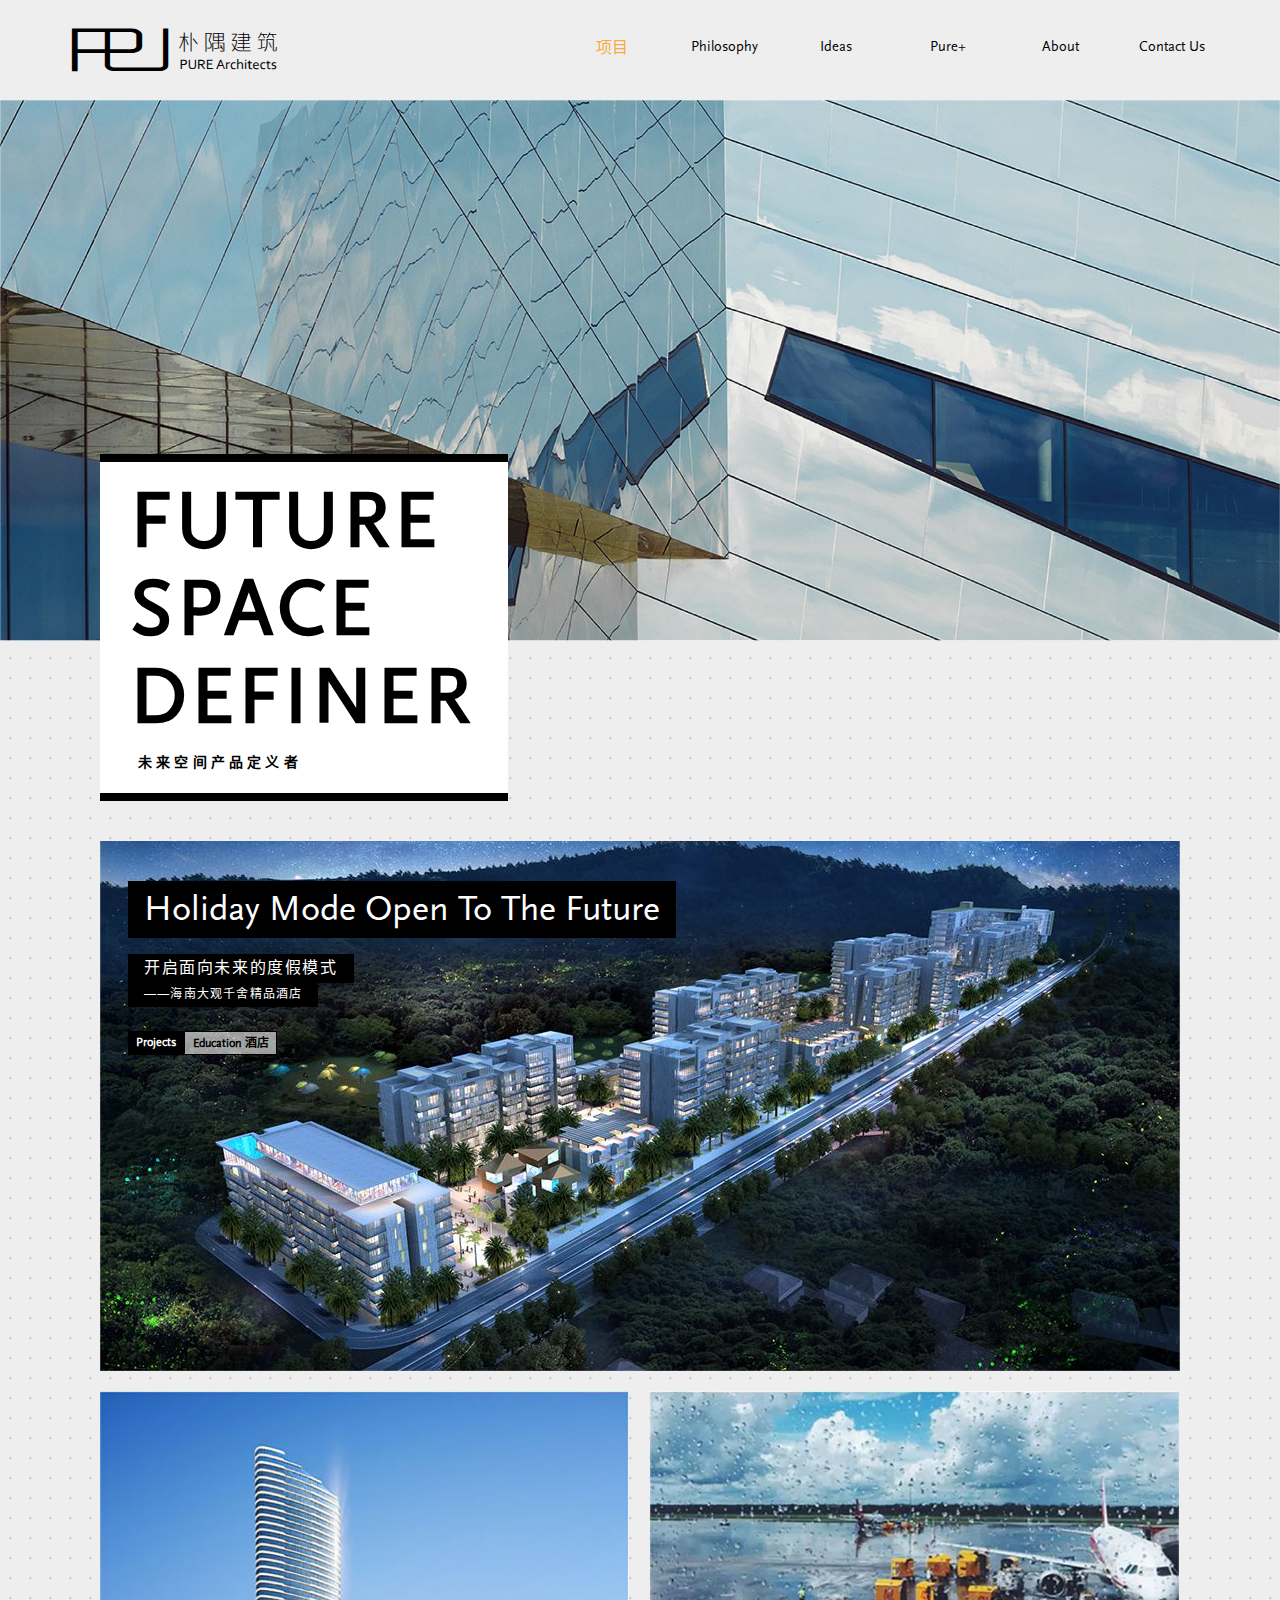
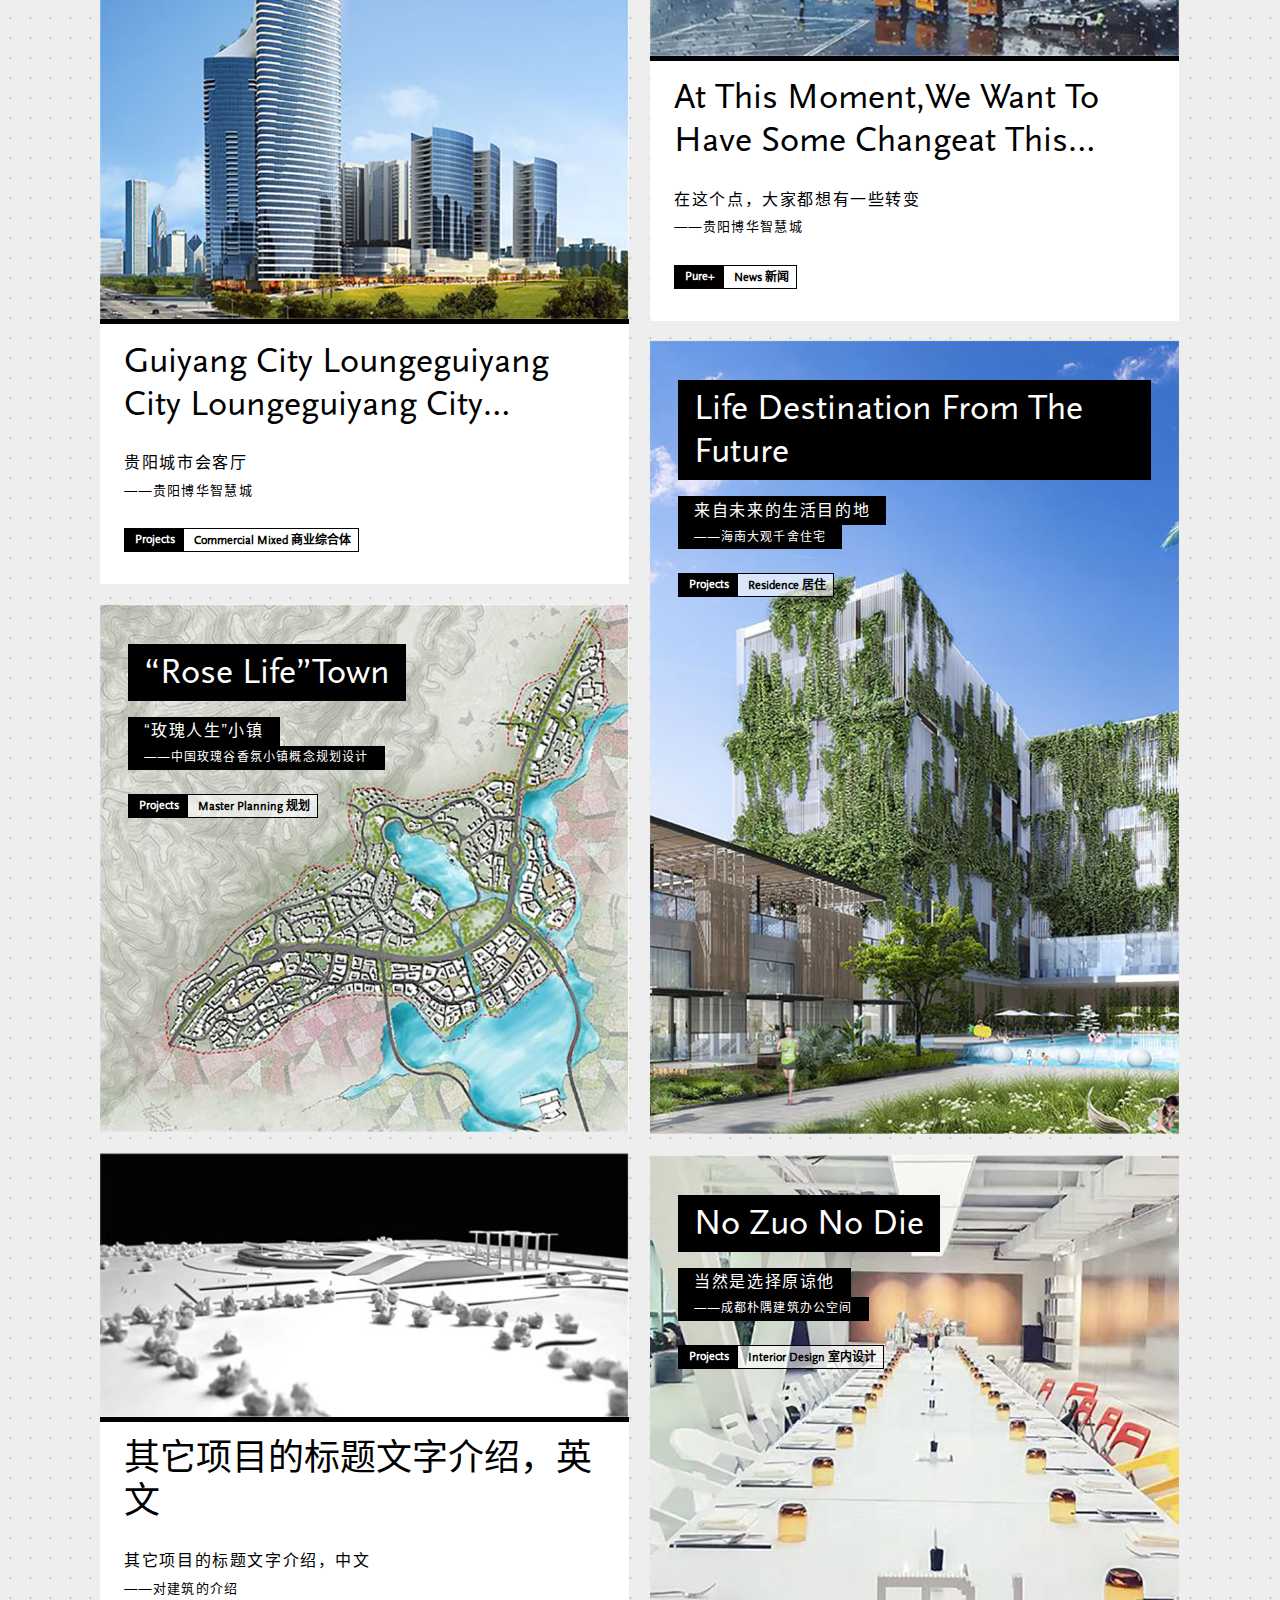
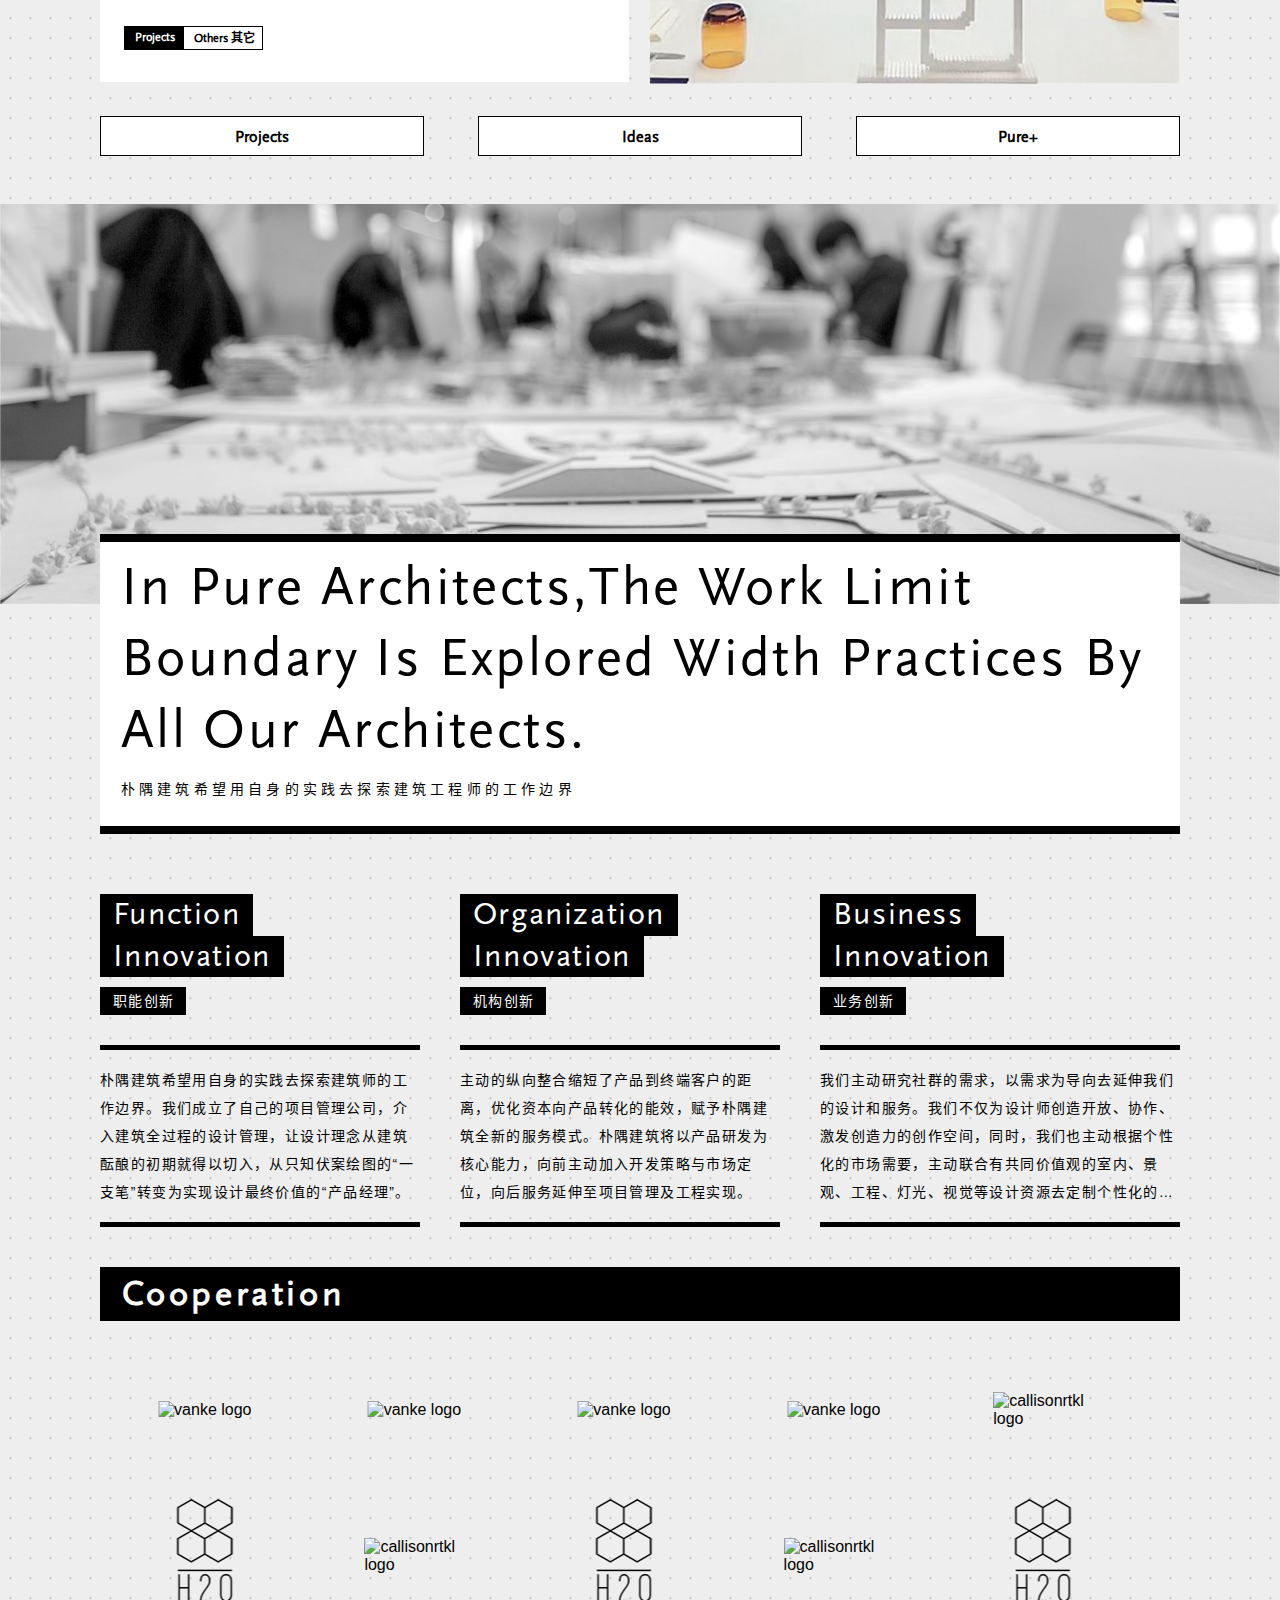
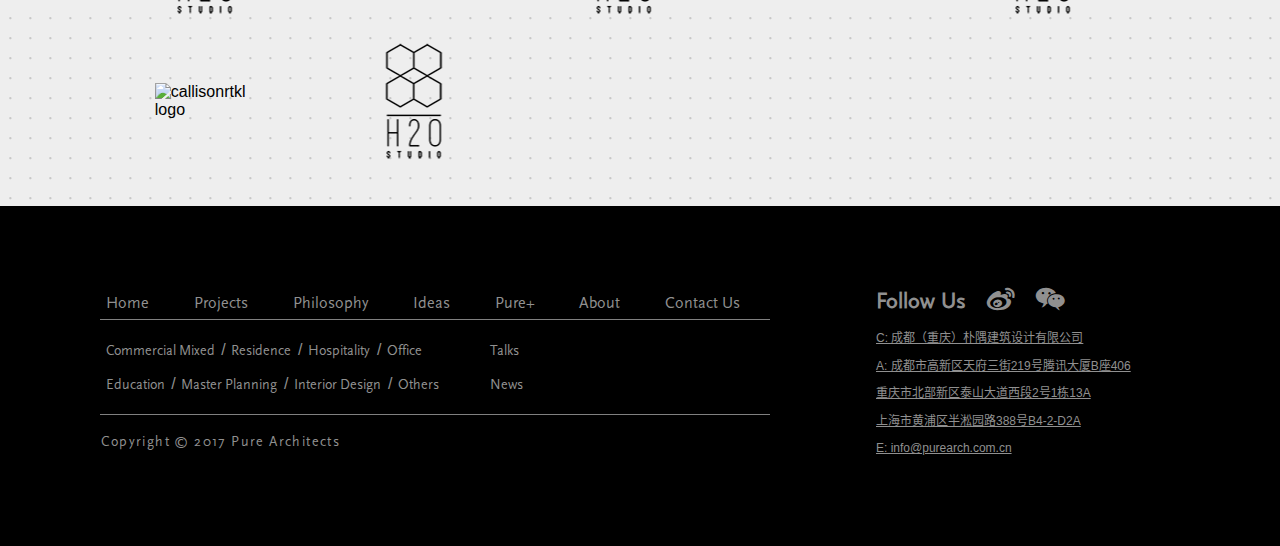
==== index.html @ 09ce719d "更改一些细节" ====
<!DOCTYPE html>
<html lang="zh-cn">
    <head>
        <meta charset="UTF-8">
        <meta http-equiv="X-UA-Compatible" content="IE=Edge">
        <meta name="viewport" content="width=device-width, initial-scale=1, maximum-scale=1, user-scalable=0">
        <title>朴隅建筑</title>
        <meta name="keywords" content="朴隅建筑，智能创新，机构创新，业务创新">
        <meta name="description" content="朴隅建筑希望用自身的实践去探索建筑师的工作边界">
        <link rel="stylesheet" href="styles/polyfill.object-fit.min.css">
        <link rel="stylesheet" href="styles/puyu.css">
    </head>
    <body>
        <header id="header" role="banner">
            <figure class="logo">
                <i class="iconfont icon-purelogo"></i>
            </figure>
            <nav id="nav" role="navigation">
                <ul class="clearfix" id="navList">
                    <li class="projects">
                        <a href="#" title="项目/projects" class="active">
                            <strong class="en">projects</strong>
                            <strong>项目</strong>
                        </a>
                        <ul>
                            <li>
                                <a href="#" title="商业综合体/Commercial Mixed">
                                    <strong class="en">commercial mixed</strong>
                                    <strong>商业综合体</strong>
                                </a>
                            </li>
                            <li>
                                <a href="#" title="居住/Residence">
                                    <strong class="en">residence</strong>
                                    <strong>居住</strong>
                                </a>
                            </li>
                            <li>
                                <a href="#" title="酒店/Hospitality">
                                    <strong class="en">hospitality</strong>
                                    <strong>酒店</strong>
                                </a>
                            </li>
                            <li>
                                <a href="#" title="办公/Office">
                                    <strong class="en">office</strong>
                                    <strong>办公</strong>
                                </a>
                            </li>
                            <li>
                                <a href="#" title="教育/Education">
                                    <strong class="en">education</strong>
                                    <strong>教育</strong>
                                </a>
                            </li>
                            <li>
                                <a href="#" title="规划/Master Planning">
                                    <strong class="en">master planning</strong>
                                    <strong>规划</strong>
                                </a>
                            </li>
                            <li>
                                <a href="#" title="室内设计/Interior Design">
                                    <strong class="en">interior design</strong>
                                    <strong>室内设计</strong>
                                </a>
                            </li>
                            <li>
                                <a href="#" title="其它/Others">
                                    <strong class="en">others</strong>
                                    <strong>其它</strong>
                                </a>
                            </li>
                        </ul>
                    </li>
                    <li>
                        <a href="#" title="理念/Philosophy">
                            <strong class="en">philosophy</strong>
                            <strong>理念</strong>
                        </a>
                    </li>
                    <li>
                        <a href="#" title="创意/Ideas">
                            <strong class="en">ideas</strong>
                            <strong>创意</strong>
                        </a>
                    </li>
                    <li class="pure">
                        <a href="#" title="朴隅+/Pure+">
                            <strong class="en">pure+</strong>
                            <strong>朴隅+</strong>
                        </a>
                        <ul>
                            <li>
                                <a href="#" title="访谈/talks">
                                    <strong class="en">talks</strong>
                                    <strong>访谈</strong>
                                </a>
                            </li>
                            <li>
                                <a href="#" title="新闻/news">
                                    <strong class="en">news</strong>
                                    <strong>新闻</strong>
                                </a>
                            </li>
                        </ul>
                    </li>
                    <li>
                        <a href="#" title="关于/About">
                            <strong class="en">about</strong>
                            <strong>关于</strong>
                        </a>
                    </li>
                    <li>
                        <a href="#" title="联系/Contact us">
                            <strong class="en">contact us</strong>
                            <strong>联系</strong>
                        </a>
                    </li>
                </ul>
                <div class="menu-icon" id="menuIcon">
                    <i class="iconfont icon-menu"></i>
                </div>
            </nav>
        </header>
        <main id="main" role="main">
            <!--视频-->
            <!--<div class="home-media">
                <video autoplay loop id="puyuVideo" class="object-fit">
                    <source src="" type="video/mp4">
                    您的浏览器不支持 HTML5 video 标签。请更新浏览器或更换其它浏览器后重试。
                </video>
                <div class="future-space-definer">
                    <h2>
                        <span class="en">future space definer</span>
                        <span class="cn">未来空间产品定义者</span>
                    </h2>
                </div>
            </div>-->
            <div class="home-banner">
                <img src="images/home-banner.jpg" alt="朴隅建筑首页banner" class="object-fit">
                <!--未来空间产品定义者-->
                <div class="future-space-definer">
                    <h2>
                        <span class="en">future space definer</span>
                        <span class="cn">未来空间产品定义者</span>
                    </h2>
                </div>
            </div>
            <!--下面有三种切换模式，项目(projects)、创意(ideas)、朴隅(pure+)-->
            <div class="projects">
                <!--未来的度假模式-->
                <div class="holiday-mode">
                    <figure>
                        <a href="#" title="">
                            <img src="images/home-holiday-mode.jpg" alt="开启面向未来的度假模式">
                        </a>
                    </figure>
                    <div class="content">
                        <hgroup>
                            <h2><a href="#" title="" class="en">holiday mode open to the future</a></h2><br>
                            <h3>
                                <a href="#" title="">
                                    <span>开启面向未来的度假模式</span><br>
                                    <span>——海南大观千舍精品酒店</span>
                                </a>
                            </h3>
                        </hgroup>
                        <div class="label">
                            <strong class="classify en">projects</strong>
                            <strong class="details">
                                <span class="en">education</span>
                                <span>酒店</span>
                            </strong>
                        </div>
                    </div>
                </div>
                <!--瀑布流布局的一些内容-->
                <ul class="grid container">
                    <li class="grid-item commercial-mixed home-outside">
                        <div class="item-box">
                            <figure>
                                <a href="#" title="">
                                    <img src="images/home-commercial-mixed.jpg" alt="商业综合体">
                                </a>
                            </figure>
                            <div class="content">
                                <hgroup>
                                    <h2>
                                        <a href="#" title="" class="en multi-line-ellipsis">guiyang city loungeguiyang city loungeguiyang city loungeguiyang city loungeguiyang city lounge</a>
                                    </h2><br>
                                    <h3>
                                        <a href="#" title="">
                                            <span>贵阳城市会客厅</span><br>
                                            <span>——贵阳博华智慧城</span>
                                        </a>
                                    </h3>
                                </hgroup>
                                <div class="label">
                                    <strong class="classify en">projects</strong>
                                    <strong class="details">
                                        <span class="en">commercial mixed</span>
                                        <span>商业综合体</span>
                                    </strong>
                                </div>
                            </div>
                        </div>
                    </li>
                    <li class="grid-item news home-outside">
                        <div class="item-box">
                            <figure>
                                <a href="#" title="">
                                    <img src="images/home-news.jpg" alt="推荐新闻">
                                </a>
                            </figure>
                            <div class="content">
                                <hgroup>
                                    <h2>
                                        <a href="#" title="" class="en multi-line-ellipsis">at this moment,we want to have some changeat this moment,we want to have some changeat this moment,we want to have some change</a>
                                    </h2><br>
                                    <h3>
                                        <a href="#" title="">
                                            <span>在这个点，大家都想有一些转变</span><br>
                                            <span>——贵阳博华智慧城</span>
                                        </a>
                                    </h3>
                                </hgroup>
                                <div class="label">
                                    <strong class="classify en">pure+</strong>
                                    <strong class="details">
                                        <span class="en">news</span>
                                        <span>新闻</span>
                                    </strong>
                                </div>
                            </div>
                        </div>
                    </li>
                    <li class="grid-item residence home-inside">
                        <div class="item-box">
                            <figure>
                                <a href="#" title="">
                                    <img src="images/home-residence.jpg" alt="未来生活目的地">
                                </a>
                            </figure>
                            <div class="content">
                                <hgroup>
                                    <h2>
                                        <a href="#" title="" class="en multi-line-ellipsis">life destination from the future</a>
                                    </h2><br>
                                    <h3>
                                        <a href="#" title="">
                                            <span>来自未来的生活目的地</span><br>
                                            <span>——海南大观千舍住宅</span>
                                        </a>
                                    </h3>
                                </hgroup>
                                <div class="label">
                                    <strong class="classify en">projects</strong>
                                    <strong class="details">
                                        <span class="en">residence</span>
                                        <span>居住</span>
                                    </strong>
                                </div>
                            </div>
                        </div>
                    </li>
                    <li class="grid-item master-planning home-inside">
                        <div class="item-box">
                            <figure>
                                <a href="#" title="">
                                    <img src="images/home-master-planning.jpg" alt="玫瑰人生小镇">
                                </a>
                            </figure>
                            <div class="content">
                                <hgroup>
                                    <h2>
                                        <a href="#" title="" class="en multi-line-ellipsis">“rose life”town</a>
                                    </h2><br>
                                    <h3>
                                        <a href="#" title="">
                                            <span>“玫瑰人生”小镇</span><br>
                                            <span>——中国玫瑰谷香氛小镇概念规划设计</span>
                                        </a>
                                    </h3>
                                </hgroup>
                                <div class="label">
                                    <strong class="classify en">projects</strong>
                                    <strong class="details">
                                        <span class="en">master planning</span>
                                        <span>规划</span>
                                    </strong>
                                </div>
                            </div>
                        </div>
                    </li>
                    <li class="grid-item others home-outside">
                        <div class="item-box">
                            <figure>
                                <a href="#" title="">
                                    <img src="images/home-others.jpg" alt="其它项目">
                                </a>
                            </figure>
                            <div class="content">
                                <hgroup>
                                    <h2>
                                        <a href="#" title="" class="en multi-line-ellipsis">其它项目的标题文字介绍，英文</a>
                                    </h2><br>
                                    <h3>
                                        <a href="#" title="">
                                            <span>其它项目的标题文字介绍，中文</span><br>
                                            <span>——对建筑的介绍</span>
                                        </a>
                                    </h3>
                                </hgroup>
                                <div class="label">
                                    <strong class="classify en">projects</strong>
                                    <strong class="details">
                                        <span class="en">others</span>
                                        <span>其它</span>
                                    </strong>
                                </div>
                            </div>
                        </div>
                    </li>
                    <li class="grid-item inerior-design home-inside">
                        <div class="item-box">
                            <figure>
                                <a href="#" title="">
                                    <img src="images/home-inerior-design.jpg" alt="室内设计">
                                </a>
                            </figure>
                            <div class="content">
                                <hgroup>
                                    <h2>
                                        <a href="#" title="" class="en multi-line-ellipsis">no zuo no die</a>
                                    </h2><br>
                                    <h3>
                                        <a href="#" title="">
                                            <span>当然是选择原谅他</span><br>
                                            <span>——成都朴隅建筑办公空间</span>
                                        </a>
                                    </h3>
                                </hgroup>
                                <div class="label">
                                    <strong class="classify en">projects</strong>
                                    <strong class="details">
                                        <span class="en">interior design</span>
                                        <span>室内设计</span>
                                    </strong>
                                </div>
                            </div>
                        </div>
                    </li>
                </ul>
            </div>
            <!--下面三个按钮对上面进行切换-->
            <div class="tab">
                <a href="#" title="项目/Projects">
                    <strong class="en">projects</strong>
                    <strong>项目</strong>
                </a>
                <a href="#" title="创意/Ideas">
                    <strong class="en">ideas</strong>
                    <strong>创意</strong>
                </a>
                <a href="#" title="朴隅/Pure+">
                    <strong class="en">pure+</strong>
                    <strong>朴隅</strong>
                </a>
            </div>
            <div class="work">
                <img src="images/home-work.jpg" alt="幸勤工作的人们">
                <h2>
                    <span class="en">in pure architects,the work limit boundary is explored width practices by all our architects.</span>
                    <span class="cn">朴隅建筑希望用自身的实践去探索建筑工程师的工作边界</span>
                </h2>
            </div>
            <ul class="home-innovation">
                <li>
                    <h3>
                        <a href="" title="">
                            <strong class="en">
                                <span>function</span><br/>
                                <span>innovation</span>
                            </strong><br/>
                            <strong>职能创新</strong>
                        </a>
                    </h3>
                    <p class="multi-line-ellipsis">朴隅建筑希望用自身的实践去探索建筑师的工作边界。我们成立了自己的项目管理公司，介入建筑全过程的设计管理，让设计理念从建筑酝酿的初期就得以切入，从只知伏案绘图的“一支笔”转变为实现设计最终价值的“产品经理”。</p>
                </li>
                <li>
                    <h3>
                        <a href="" title="">
                            <strong class="en">
                                <span>organization</span><br/>
                                <span>innovation</span>
                            </strong><br/>
                            <strong>机构创新</strong>
                        </a>
                    </h3>
                    <p class="multi-line-ellipsis">主动的纵向整合缩短了产品到终端客户的距离，优化资本向产品转化的能效，赋予朴隅建筑全新的服务模式。朴隅建筑将以产品研发为核心能力，向前主动加入开发策略与市场定位，向后服务延伸至项目管理及工程实现。</p>
                </li>
                <li>
                    <h3>
                        <a href="" title="">
                            <strong class="en">
                                <span>business</span><br/>
                                <span>innovation</span>
                            </strong><br/>
                            <strong>业务创新</strong>
                        </a>
                    </h3>
                    <p class="multi-line-ellipsis">我们主动研究社群的需求，以需求为导向去延伸我们的设计和服务。我们不仅为设计师创造开放、协作、激发创造力的创作空间，同时，我们也主动根据个性化的市场需要，主动联合有共同价值观的室内、景观、工程、灯光、视觉等设计资源去定制个性化的产品，创造更加贴近终端客户细微需求的项目。</p>
                </li>
            </ul>
            <div class="cooperation">
                <h3 class="en">cooperation</h3>
                <ul>
                    <li>
                        <a href="#" title="vanke">
                            <img src="images/vanke-logo.png" alt="vanke logo">
                        </a>
                    </li>
                    <li>
                        <a href="#" title="vanke">
                            <img src="images/vanke-logo.png" alt="vanke logo">
                        </a>
                    </li>
                    <li>
                        <a href="#" title="vanke">
                            <img src="images/vanke-logo.png" alt="vanke logo">
                        </a>
                    </li>
                    <li>
                        <a href="#" title="vanke">
                            <img src="images/vanke-logo.png" alt="vanke logo">
                        </a>
                    </li>
                    <li>
                        <a href="#" title="callisonrtkl">
                            <img src="images/callisonrtkl-logo.png" alt="callisonrtkl logo">
                        </a>
                    </li>
                    <li>
                        <a href="#" title="">
                            <img src="images/h20-logo.png" alt="h20 logo">
                        </a>
                    </li>
                    <li>
                        <a href="#" title="callisonrtkl">
                            <img src="images/callisonrtkl-logo.png" alt="callisonrtkl logo">
                        </a>
                    </li>
                    <li>
                        <a href="#" title="">
                            <img src="images/h20-logo.png" alt="h20 logo">
                        </a>
                    </li>
                    <li>
                        <a href="#" title="callisonrtkl">
                            <img src="images/callisonrtkl-logo.png" alt="callisonrtkl logo">
                        </a>
                    </li>
                    <li>
                        <a href="#" title="">
                            <img src="images/h20-logo.png" alt="h20 logo">
                        </a>
                    </li>
                    <li>
                        <a href="#" title="callisonrtkl">
                            <img src="images/callisonrtkl-logo.png" alt="callisonrtkl logo">
                        </a>
                    </li>
                    <li>
                        <a href="#" title="">
                            <img src="images/h20-logo.png" alt="h20 logo">
                        </a>
                    </li>
                </ul>
            </div>
        </main>
        <footer id="footer" role="contentinfo">
            <div class="footer-wrapper">
                <div class="footer-left">
                    <nav id="quickNav">
                        <ul>
                            <li>
                                <a href="#" title="首页/home">
                                    <strong>home</strong>
                                    <strong>首页</strong>
                                </a>
                            </li>
                            <li>
                                <a href="#" title="项目/projects">
                                    <strong>projects</strong>
                                    <strong>项目</strong>
                                </a>
                            </li>
                            <li>
                                <a href="#" title="理念/Philosophy">
                                    <strong>philosophy</strong>
                                    <strong>理念</strong>
                                </a>
                            </li>
                            <li>
                                <a href="#" title="创意/Ideas">
                                    <strong>ideas</strong>
                                    <strong>创意</strong>
                                </a>
                            </li>
                            <li>
                                <a href="#" title="朴隅+/Pure+">
                                    <strong>pure+</strong>
                                    <strong>朴隅</strong>
                                </a>
                            </li>
                            <li>
                                <a href="#" title="关于/About">
                                    <strong>about</strong>
                                    <strong>关于</strong>
                                </a>
                            </li>
                            <li>
                                <a href="#" title="联系/Contact us">
                                    <strong>contact us</strong>
                                    <strong>联系</strong>
                                </a>
                            </li>
                        </ul>
                        <div class="quickSubMenu">
                            <ul>
                                <li>
                                    <a href="#" title="商业综合体/Commercial Mixed">
                                        <strong>commercial mixed</strong>
                                        <strong>商业综合体</strong>
                                    </a>
                                </li>
                                <li>
                                    <a href="#" title="居住/Residence">
                                        <strong>residence</strong>
                                        <strong>居住</strong>
                                    </a>
                                </li>
                                <li>
                                    <a href="#" title="酒店/Hospitality">
                                        <strong>hospitality</strong>
                                        <strong>酒店</strong>
                                    </a>
                                </li>
                                <li>
                                    <a href="#" title="办公/Office">
                                        <strong>office</strong>
                                        <strong>办公</strong>
                                    </a>
                                </li>
                                <li>
                                    <a href="#" title="教育/Education">
                                        <strong>education</strong>
                                        <strong>教育</strong>
                                    </a>
                                </li>
                                <li>
                                    <a href="#" title="规划/Master Planning">
                                        <strong>master planning</strong>
                                        <strong>规划</strong>
                                    </a>
                                </li>
                                <li>
                                    <a href="#" title="室内设计/Interior Design">
                                        <strong>interior design</strong>
                                        <strong>室内设计</strong>
                                    </a>
                                </li>
                                <li>
                                    <a href="#" title="其它/Others">
                                        <strong>others</strong>
                                        <strong>其它</strong>
                                    </a>
                                </li>
                            </ul>
                            <ul>
                                <li>
                                    <a href="#" title="访谈/talks">
                                        <strong>talks</strong>
                                        <strong>访谈</strong>
                                    </a>
                                </li>
                                <li>
                                    <a href="#" title="新闻/news">
                                        <strong>news</strong>
                                        <strong>新闻</strong>
                                    </a>
                                </li>
                            </ul>
                        </div>
                    </nav>
                    <small class="en">copyright &copy; 2017 pure architects</small>
                </div>
                <div class="footer-right">
                    <div class="follow">
                        <span class="en">follow us</span>
                        <a href="#" title="我们的官方微博"><i class="iconfont icon-weibo"></i></a>
                        <div class="weixin">
                            <i class="iconfont icon-weixin" id="weixinIcon"></i>
                            <div class="weixin-img" id="weixinImg">
                                <img src="images/weixin-code.jpg" alt="微信二维码">
                            </div>
                        </div>
                    </div>
                    <div class="other-info">
                        <p>C: 成都（重庆）朴隅建筑设计有限公司</p>
                        <p>A: 成都市高新区天府三街219号腾讯大厦B座406</p>
                        <p>重庆市北部新区泰山大道西段2号1栋13A</p>
                        <p>上海市黄浦区半淞园路388号B4-2-D2A</p>
                        <p>E: info@purearch.com.cn</p>
                    </div>
                </div>
            </div>
            <!--回到顶部-->
            <a id="toTop" href="javascript:void(0);" title="回到顶部">
                <i class="iconfont icon-totop"></i>
            </a>
        </footer>
        <script src="scripts/jquery.min.js"></script>
        <script src="scripts/polyfill.object-fit.min.js"></script>
        <script src="scripts/masonry.pkgd.min.js"></script>
        <script src="scripts/jquery.dotdotdot.js"></script>
        <script src="scripts/puyu.js"></script>
        <script>
            $(function(){
                setHeight();
                $(window).resize(function () {
                    setHeight();
                });

                function setHeight() {
                    var insideLen = $(".home-inside").length;
                    for (var i = 0; i < insideLen; i++) {
                        $($(".home-inside").get(i)).height($($(".home-inside").get(i)).find("img").outerHeight());
                    }

                    // 度假模式
                    //$(".holiday-mode").height($(".holiday-mode").find("img").outerHeight());
                }

                // 瀑布流布局
                $(".grid").masonry({
                    itemSelector: ".grid-item"
                });
            });
        </script>
    </body>
</html>
---- styles/polyfill.object-fit.min.css ----
/*!
 * Polyfill CSS object-fit
 * http://helloanselm.com/object-fit
 *
 * @author: Anselm Hannemann <hello@anselm-hannemann.com>
 * @author: Christian "Schepp" Schaefer <schaepp@gmx.de>
 * @version: 0.3.4
 *
 */x-object-fit{position:relative!important;display:inline-block!important}x-object-fit>.x-object-fit-taller,x-object-fit>.x-object-fit-wider{position:absolute!important;left:-100%!important;right:-100%!important;top:-100%!important;bottom:-100%!important;margin:auto!important}.x-object-fit-none>.x-object-fit-taller,.x-object-fit-none>.x-object-fit-wider{width:auto!important;height:auto!important}.x-object-fit-fill>.x-object-fit-taller,.x-object-fit-fill>.x-object-fit-wider{width:100%!important;height:100%!important}.x-object-fit-contain>.x-object-fit-taller{width:auto!important;height:100%!important}.x-object-fit-contain>.x-object-fit-wider{width:100%!important;height:auto!important}.x-object-fit-cover>.x-object-fit-taller,.x-object-fit-cover>.x-object-fit-wider{max-width:none!important;max-height:none!important}.x-object-fit-cover>.x-object-fit-taller{width:100%!important;height:auto!important;max-width:none!important}.x-object-fit-cover>.x-object-fit-wider{width:auto!important;height:100%!important;max-width:none!important}.x-object-position-top>.x-object-fit-taller,.x-object-position-top>.x-object-fit-wider{top:0!important;bottom:auto!important}.x-object-position-right>.x-object-fit-taller,.x-object-position-right>.x-object-fit-wider{left:auto!important;right:0!important}.x-object-position-bottom>.x-object-fit-taller,.x-object-position-bottom>.x-object-fit-wider{top:auto!important;bottom:0!important}.x-object-position-left>.x-object-fit-taller,.x-object-position-left>.x-object-fit-wider{left:0!important;right:auto!important}
---- styles/puyu.css ----
@charset "UTF-8";
/*! lixinjie 20170826 github.com/xinjie-just/puyu.git */
body,
h1,
h2,
h3,
h4,
h5,
h6,
p,
hr,
blockquote,
pre,
textarea,
fieldset,
figure,
ul,
ol,
dl,
dd,
menu {
  margin: 0;
}

input,
textarea,
button,
select,
option,
fieldset,
legend,
ul,
ol,
menu,
th,
td {
  padding: 0;
}

hr,
progress,
input,
textarea,
button,
select,
fieldset {
  border: 0;
}

html {
  height: 100%;
  -webkit-text-size-adjust: 100%;
  -ms-text-size-adjust: 100%;
}
@media (min-width: 75rem) {
  html {
    font-size: 1rem;
  }
}
@media (min-width: 62rem) and (max-width: 74.9375rem) {
  html {
    font-size: calc(1rem - 1px);
  }
}
@media (min-width: 48rem) and (max-width: 61.9375rem) {
  html {
    font-size: calc(1rem - 2px);
  }
}
@media (max-width: 47.9375rem) {
  html {
    font-size: calc(1rem - 3px);
  }
}

*, *:before, *:after {
  box-sizing: border-box;
}

body, #header, .home-banner,
.home-media, .work, #footer, .talk-heading, .team, .team-member ul, .philosophy-banner, .partner-bg, .idea-show, .idea-heading, .idea-intro, .project-banner, .all-project, .project-intro, .project-carousel, .project-heading, .project-classify, .talk-details-banner {
  width: 100%;
  max-width: 1920px;
  margin-right: auto;
  margin-left: auto;
}

body {
  width: 100%;
  height: 100%;
  font-size: 1rem;
  color: #000;
  background: #eee url("../images/body-bg-image.png") repeat;
  font-family: "Microsoft Yahei", Arial, sans-serif;
}

/*===全站除英文外字体使用‘思源黑体-细’，英文在后面特殊定义===*/
/*
@font-face {
  font-family: "SourceHanSans";
  src: url('../fonts/webfont.eot'); // IE9
  src: url('../fonts/webfont.eot?#iefix') format('embedded-opentype'), // IE6-IE8
  url('../fonts/webfont.woff') format('woff'), // chrome、firefox
  url('../fonts/webfont.ttf') format('truetype'), // chrome、firefox、opera、Safari, Android, iOS 4.2+
  url('../fonts/webfont.svg#webfont') format('svg'); // iOS 4.1-
}

body {
  @extend %page;
  width: 100%;
  height: 100%;
  font-size: 1rem;
  color: $text-color;
  background: #eee url("../images/body-bg-image.png") repeat;
  font-family: "SourceHanSans" !important;
  font-style:normal;
  -webkit-font-smoothing: antialiased;
  -webkit-text-stroke-width: 0.2px;
  -moz-osx-font-smoothing: grayscale;
}*/
audio,
canvas,
progress,
video {
  display: inline-block;
}

audio:not([controls]) {
  display: none;
  height: 0;
}

progress {
  vertical-align: baseline;
}

template,
[hidden] {
  display: none;
}

/* ===链接=== */
a {
  color: #000;
  background-color: transparent;
  -webkit-text-decoration-skip: objects;
  text-decoration: none;
}
a:focus, a:active, a:hover {
  outline-width: 0;
  text-decoration: none;
}

/* ===文本=== */
abbr[title] {
  border-bottom: none;
  text-decoration: underline;
}

b,
strong {
  font-weight: inherit;
}

b,
strong {
  font-weight: bolder;
}

dfn {
  font-style: italic;
}

article h1,
section h1 {
  font-size: 2em;
  margin: 0.67em 0;
}

mark {
  background-color: #ff0;
  color: #000;
}

small {
  font-size: 80%;
}

sub, sup {
  font-size: 75%;
  line-height: 0;
  position: relative;
  vertical-align: baseline;
}

sub {
  bottom: -0.25em;
}

sup {
  top: -0.5em;
}

/* ===嵌入式内容=== */
img {
  border-style: none;
}

svg:not(:root) {
  overflow: hidden;
}

/* ===分组内容=== */
code,
kbd,
pre,
samp {
  font-family: monospace, monospace;
  font-size: 1rem;
}

hr {
  box-sizing: content-box;
  height: 0;
  overflow: visible;
}

/* ===表单=== */
button,
input,
select,
textarea {
  font: inherit;
  margin: 0;
}

optgroup {
  font-weight: bold;
}

button,
input {
  overflow: visible;
}

button,
select {
  text-transform: none;
}

button,
html [type="button"],
[type="reset"],
[type="submit"] {
  cursor: pointer;
  -webkit-appearance: button;
}
button:focus,
html [type="button"]:focus,
[type="reset"]:focus,
[type="submit"]:focus {
  outline: none;
}

button::-moz-focus-inner,
[type="button"]::-moz-focus-inner,
[type="reset"]::-moz-focus-inner,
[type="submit"]::-moz-focus-inner {
  border-style: none;
  padding: 0;
}

button:-moz-focusring,
[type="button"]:-moz-focusring,
[type="reset"]:-moz-focusring,
[type="submit"]:-moz-focusring {
  outline: 1px dotted ButtonText;
}

fieldset {
  border: 1px solid #c0c0c0;
  margin: 0 2px;
  padding: 0.35em 0.625em 0.75em;
}

legend {
  box-sizing: border-box;
  color: inherit;
  display: table;
  max-width: 100%;
  padding: 0;
  white-space: normal;
}

textarea {
  overflow: auto;
}

[type="checkbox"],
[type="radio"] {
  box-sizing: border-box;
  padding: 0;
}

[type="number"]::-webkit-inner-spin-button,
[type="number"]::-webkit-outer-spin-button {
  height: auto;
}

[type="search"] {
  -webkit-appearance: textfield;
  outline-offset: -2px;
}

[type="search"]::-webkit-search-cancel-button,
[type="search"]::-webkit-search-decoration {
  -webkit-appearance: none;
}

::-webkit-input-placeholder {
  color: inherit;
  opacity: 0.54;
}

::-webkit-file-upload-button {
  -webkit-appearance: button;
  font: inherit;
}

/* ===表格=== */
table {
  border-collapse: collapse;
  border-spacing: 0;
}

caption,
th {
  text-align: left;
}

/* ===列表=== */
ol,
ul {
  list-style-type: none;
}

/* ===关于浮动=== */
.clearfix:before, #header:before, .tab:before, .home-innovation:before, .cooperation ul:before, #footer .footer-wrapper:before, #quickNav > ul:before, #quickNav > .quickSubMenu:before, #quickNav > .quickSubMenu ul:before, .map-list:before, .talk-recommend:before, .tab-nav .tab-list:before, .tab-content > ul li:before, .tab-content > ul li .text .time-and-more:before, .talk-details-list li:before, .talk-details-list li .text .source-and-more:before, .team-member ul:before, .partner .partner-list:before, .philosophy-innovation li:before, .idea-show:before, .idea-show .idea-side-right .item-outside:before, .idea-list li:before, .idea-intro .intro .content:before, .idea-details-list li:before, .idea-details-list li .text .source-and-more:before, .all-project:before, .project-list li:before, .project-list li .text .source-and-more:before, .project-intro .intro .content:before, .project-carousel:before, .project-carousel-indicators li:before, .project-classify-list:before {
  content: "";
  display: table;
}
.clearfix:after, #header:after, .tab:after, .home-innovation:after, .cooperation ul:after, #footer .footer-wrapper:after, #quickNav > ul:after, #quickNav > .quickSubMenu:after, #quickNav > .quickSubMenu ul:after, .map-list:after, .talk-recommend:after, .tab-nav .tab-list:after, .tab-content > ul li:after, .tab-content > ul li .text .time-and-more:after, .talk-details-list li:after, .talk-details-list li .text .source-and-more:after, .team-member ul:after, .partner .partner-list:after, .philosophy-innovation li:after, .idea-show:after, .idea-show .idea-side-right .item-outside:after, .idea-list li:after, .idea-intro .intro .content:after, .idea-details-list li:after, .idea-details-list li .text .source-and-more:after, .all-project:after, .project-list li:after, .project-list li .text .source-and-more:after, .project-intro .intro .content:after, .project-carousel:after, .project-carousel-indicators li:after, .project-classify-list:after {
  content: "";
  display: table;
  clear: both;
}

/*快捷样式*/
figure {
  overflow: hidden;
}
figure a {
  display: block;
}
figure img {
  display: block;
  max-width: 100%;
  height: auto;
  margin-right: auto;
  margin-left: auto;
}

label {
  margin-bottom: 0;
  cursor: pointer;
}
label:hover {
  opacity: .8;
}

.home-outside .content h3 span, .home-inside .content h3 span, .talk-recommend > .text h2 span.cn, .about-heading span:last-of-type, .idea-show .idea-sidebar-left h2 span.cn, .idea-show .idea-side-right .item-outside .content h3 span.cn, .project-carousel .info h3 span.cn {
  overflow: hidden;
  text-overflow: ellipsis;
  white-space: nowrap;
}

.work img, .team img, .philosophy-banner img, .idea-intro img, .project-intro img {
  display: block;
  max-width: 100%;
  height: auto;
  margin-right: auto;
  margin-left: auto;
}

/*validate错误提示*/
label.error {
  color: #f00;
  display: block;
  margin-bottom: 5px;
}

#errorTips {
  display: block;
  color: #f00;
  visibility: hidden;
}

/*===矢量图标字体===*/
@font-face {
  font-family: "iconfont";
  src: url("../fonts/iconfont.eot?t=1505180876574");
  /* IE9*/
  src: url("../fonts/iconfont.eot?t=1505180876574#iefix") format("embedded-opentype"), url("../fonts/iconfont.ttf?t=1505180876574") format("truetype"), url("../fonts/iconfont.svg?t=1505180876574#iconfont") format("svg");
  /* iOS 4.1- */
}
.iconfont {
  font-family: "iconfont" !important;
  font-size: 1rem;
  font-style: normal;
  -webkit-font-smoothing: antialiased;
  -moz-osx-font-smoothing: grayscale;
}

.icon-totop:before {
  content: "\e68a";
}

.icon-weibo:before {
  content: "\e603";
}

.icon-weixin:before {
  content: "\e604";
}

.icon-purelogo:before {
  content: "\e605";
}

.icon-menu:before {
  content: "\e606";
}

.icon-close:before {
  content: "\e607";
}

.icon-chongqingmap:before {
  content: "\e608";
}

.icon-chengdumap:before {
  content: "\e609";
}

.icon-shanghaimap:before {
  content: "\e60a";
}

/*===英文字体===*/
@font-face {
  font-family: "scalasans";
  src: url("../fonts/ScalaSans.otf"), url("../fonts/scalasans-webfont.woff"), url("../fonts/scalasans-webfont.woff2");
}
.special-fonts,
.en {
  font-family: "scalasans" !important;
}

#quickNav > ul li a strong,
#quickNav > .quickSubMenu ul li a strong {
  font-family: "scalasans" !important;
}

/*===首页===*/
/*头部*/
#header {
  position: relative;
  background-color: #eee;
  padding-right: 4.25rem;
  padding-left: 4.25rem;
}
#header .logo {
  float: left;
  position: relative;
  width: 13.75rem;
  height: 6.25rem;
}
#header .logo i {
  display: block;
  font-size: 2.8rem;
  color: #000;
  position: absolute;
  top: 50%;
  left: 0;
  transform: translateY(-50%);
  transition: all 0.4s linear 0s;
}

@media (min-width: 75rem) {
  #header .logo a:hover i {
    color: #f7ac3b;
  }
}
@media (max-width: 47.9375rem) {
  #header .logo {
    height: 5rem;
    width: 9rem;
  }
  #header .logo i {
    font-size: 1.8rem;
  }
}
/*导航*/
@media (min-width: 75rem) {
  #nav {
    float: right;
  }
  #nav > ul {
    display: block;
  }
  #nav > ul > li {
    z-index: 9;
    width: 5rem;
    position: relative;
    height: 6.25rem;
    float: left;
    margin-right: 2rem;
  }
  #nav > ul > li:last-of-type {
    margin-right: 0;
  }
  #nav > ul > li > a {
    position: relative;
    display: block;
    width: auto;
    height: 6.25rem;
    line-height: 5.95rem;
    font-size: 1rem;
    border-bottom: 1px solid transparent;
    overflow: hidden;
    transition: all 0.6s linear 0s;
  }
  #nav > ul > li > a strong {
    z-index: 2;
    display: block;
    position: absolute;
    left: 0;
    width: 100%;
    height: 5.95rem;
    line-height: 5.95rem;
    font-weight: normal;
    color: #000;
    text-transform: capitalize;
    text-align: center;
    transition: all 0.6s linear 0s;
  }
  #nav > ul > li > a strong:first-of-type {
    top: 0;
    font-size: .9em;
  }
  #nav > ul > li > a strong:last-of-type {
    top: 5.95rem;
  }
  #nav > ul > li > a:hover strong, #nav > ul > li > a.active strong {
    color: #f7ac3b;
  }
  #nav > ul > li > a:hover strong:first-of-type, #nav > ul > li > a.active strong:first-of-type {
    top: -5.95rem;
  }
  #nav > ul > li > a:hover strong:last-of-type, #nav > ul > li > a.active strong:last-of-type {
    top: 0;
  }
  #nav > ul > li > a:hover {
    border-bottom-width: .3rem;
    border-bottom-color: #000;
  }
  #nav > ul > li > ul {
    z-index: 99;
    display: none;
    position: absolute;
    top: 6.25rem;
    left: 0;
    border-top: 1px solid #000;
    border-bottom: 1px solid #000;
    background-color: rgba(255, 255, 255, 0.8);
  }
  #nav > ul > li > ul li {
    border-top: 1px solid #000;
    border-bottom: 1px solid #000;
  }
  #nav > ul > li > ul a {
    display: block;
    padding: .8rem;
    font-size: 0;
    transition: all 0.6s linear 0s;
  }
  #nav > ul > li > ul a:hover {
    background-color: #f7ac3b;
  }
  #nav > ul > li > ul a::before, #nav > ul > li > ul a::after {
    content: "";
    display: table;
  }
  #nav > ul > li > ul a::after {
    clear: both;
  }
  #nav > ul > li > ul a strong {
    font-size: .9375rem;
    font-weight: normal;
  }
  #nav > ul > li > ul a strong:first-of-type {
    float: left;
    text-align: left;
    text-transform: capitalize;
  }
  #nav > ul > li > ul a strong:last-of-type {
    float: right;
    text-align: right;
    letter-spacing: .2em;
  }
  #nav > ul > li.projects > ul {
    width: 16rem;
  }
  #nav > ul > li.pure > ul {
    width: 7.5rem;
  }
  #nav > .menu-icon {
    display: none;
  }
}
@media (max-width: 74.9375rem) {
  #header {
    padding-right: 3rem;
    padding-left: 3rem;
  }

  #nav > ul {
    z-index: 99;
    display: none;
    position: absolute;
    top: 6.25rem;
    left: 0;
    width: 100%;
    background-color: #fff;
  }
  #nav > ul > li {
    width: 100%;
    height: 4.25rem;
  }
  #nav > ul > li > a {
    display: block;
    width: 100%;
    height: 4.25rem;
    line-height: 4.25rem;
    font-size: 1rem;
    background-color: #000;
    color: #fff;
    border-bottom: 1px solid #666;
    padding-right: 3rem;
    padding-left: 3rem;
  }
  #nav > ul > li > a::before, #nav > ul > li > a::after {
    content: "";
    display: table;
  }
  #nav > ul > li > a::after {
    clear: both;
  }
  #nav > ul > li > a strong {
    display: block;
    width: 50%;
    font-weight: normal;
    text-transform: capitalize;
  }
  #nav > ul > li > a strong:first-of-type {
    float: left;
    text-align: left;
    text-transform: capitalize;
  }
  #nav > ul > li > a strong:last-of-type {
    float: right;
    text-align: right;
  }
  #nav > ul > li > a.active {
    background-color: #f7ac3b;
    border-bottom-color: #f7ac3b;
  }
  #nav > ul > li > ul {
    display: none;
  }
  #nav > ul > li.projects > ul {
    width: 18rem;
  }
  #nav > ul > li.pure > ul {
    width: 9rem;
  }
  #nav > .menu-icon {
    display: block;
    float: right;
    width: 6.25rem;
    height: 6.25rem;
    line-height: 6.25rem;
    text-align: right;
    cursor: pointer;
  }
  #nav > .menu-icon i {
    font-size: 3rem;
    color: #000;
    transition: all 0.4s linear 0s;
  }
}
@media (max-width: 47.9375rem) {
  #nav > .menu-icon i {
    font-size: 2rem;
  }
  #nav > ul {
    top: 5rem;
  }
  #nav > .menu-icon {
    width: 5rem;
    height: 5rem;
    line-height: 5rem;
  }
}
/*主要内容*/
.home-banner,
.home-media {
  z-index: 3;
  position: relative;
  margin-bottom: 12.5rem;
}

.home-banner img,
.home-media video {
  z-index: 4;
  display: block;
  max-width: 100%;
  height: auto;
}

/*未来空间产品定义者*/
.home-banner .future-space-definer,
.home-media .future-space-definer {
  z-index: 9;
  position: absolute;
  left: 50%;
  bottom: -10rem;
  transform: translate(-50%);
  display: block;
  margin-right: auto;
  margin-left: auto;
}
@media (min-width: 75rem) {
  .home-banner .future-space-definer,
  .home-media .future-space-definer {
    width: 67.5rem;
  }
}
@media (min-width: 62rem) and (max-width: 74.9375rem) {
  .home-banner .future-space-definer,
  .home-media .future-space-definer {
    width: 60.625rem;
  }
}
@media (min-width: 48rem) and (max-width: 61.9375rem) {
  .home-banner .future-space-definer,
  .home-media .future-space-definer {
    width: 46.875rem;
  }
}
@media (max-width: 47.9375rem) {
  .home-banner .future-space-definer,
  .home-media .future-space-definer {
    width: 87.5%;
  }
}
.home-banner .future-space-definer h2,
.home-media .future-space-definer h2 {
  width: 25.5rem;
  padding: 1rem 2.375rem 1.4rem;
  border-top: 8px solid #000;
  border-bottom: 8px solid #000;
  background-color: #fff;
  color: #000;
  line-height: 1.1;
  overflow-y: auto;
}
.home-banner .future-space-definer h2 span,
.home-media .future-space-definer h2 span {
  display: block;
}
.home-banner .future-space-definer h2 span.en,
.home-media .future-space-definer h2 span.en {
  font-size: 5rem;
  text-transform: uppercase;
  letter-spacing: .05em;
  margin-left: -.1em;
}
.home-banner .future-space-definer h2 span.cn,
.home-media .future-space-definer h2 span.cn {
  margin-top: .8rem;
  font-size: .875rem;
  letter-spacing: .3em;
}

@media (min-width: 62rem) and (max-width: 74.9375rem) {
  .home-banner,
  .home-media {
    margin-bottom: 10rem;
  }
  .home-banner .future-space-definer,
  .home-media .future-space-definer {
    bottom: -7rem;
  }
  .home-banner .future-space-definer h2,
  .home-media .future-space-definer h2 {
    padding: .8rem 1.875rem 1.1rem;
  }
  .home-banner .future-space-definer h2 span.en,
  .home-media .future-space-definer h2 span.en {
    font-size: 4rem;
  }
}
@media (min-width: 48rem) and (max-width: 61.9375rem) {
  .home-banner,
  .home-media {
    margin-bottom: 8rem;
  }
  .home-banner .future-space-definer,
  .home-media .future-space-definer {
    bottom: -5rem;
  }
  .home-banner .future-space-definer h2,
  .home-media .future-space-definer h2 {
    padding: .6rem 1.375rem .9rem;
  }
  .home-banner .future-space-definer h2 span.en,
  .home-media .future-space-definer h2 span.en {
    font-size: 3rem;
  }
}
@media (max-width: 47.9375rem) {
  .home-banner,
  .home-media {
    position: static;
    width: 100%;
    margin-bottom: 0;
  }
  .home-banner .future-space-definer,
  .home-media .future-space-definer {
    position: static;
    width: 100%;
    bottom: auto;
    transform: translateX(0);
  }
  .home-banner .future-space-definer h2,
  .home-media .future-space-definer h2 {
    padding: .4rem .875rem .7rem;
    width: 100%;
    height: auto;
    border-top: 5px solid #000;
    border-bottom: 5px solid #000;
  }
  .home-banner .future-space-definer h2 span.en,
  .home-media .future-space-definer h2 span.en {
    font-size: 2rem;
  }

  .home-banner img,
  .home-media video {
    z-index: 4;
    display: block;
    max-width: none;
    width: 100%;
    height: 20.25rem;
    object-fit: cover;
  }
}
@media (max-width: 47.9375rem) {
  .projects .grid,
  .projects > div,
  .ideas .grid,
  .ideas > div,
  .pure .grid,
  .pure > div {
    width: 100%;
  }
}

/*度假模式*/
.holiday-mode {
  z-index: 3;
  display: block;
  margin-right: auto;
  margin-left: auto;
  position: relative;
  margin-bottom: 1.25rem;
  cursor: pointer;
}
@media (min-width: 75rem) {
  .holiday-mode {
    width: 67.5rem;
  }
}
@media (min-width: 62rem) and (max-width: 74.9375rem) {
  .holiday-mode {
    width: 60.625rem;
  }
}
@media (min-width: 48rem) and (max-width: 61.9375rem) {
  .holiday-mode {
    width: 46.875rem;
  }
}
@media (max-width: 47.9375rem) {
  .holiday-mode {
    width: 87.5%;
  }
}
.holiday-mode img {
  display: block;
  max-width: 100%;
  height: auto;
  min-height: 12.5rem;
  margin-right: auto;
  margin-left: auto;
  transition: all 0.6s linear 0s;
}
.holiday-mode .content {
  z-index: 5;
  position: absolute;
  top: 0;
  left: 0;
  width: 100%;
  height: 100%;
  padding: 2.5rem 1.75rem;
}
.holiday-mode .content h2 {
  display: inline-block;
}
.holiday-mode .content h2 a {
  display: block;
  background-color: #000;
  color: #fff;
  line-height: 1.2;
  margin-bottom: 1rem;
  font-size: 2.25rem;
  font-weight: normal;
  text-transform: capitalize;
  padding: .2em 1rem;
  transition: all 0.6s linear 0s;
}
.holiday-mode .content h3 {
  margin-bottom: 1.5rem;
  font-size: 0;
}
.holiday-mode .content h3 span {
  display: inline-block;
  background-color: #000;
  color: #fff;
  font-weight: normal;
  padding: .2em 1rem;
  transition: all 0.6s linear 0s;
}
.holiday-mode .content h3 span:first-of-type {
  font-size: 1rem;
  line-height: 1.4;
  letter-spacing: .1em;
}
.holiday-mode .content h3 span:last-of-type {
  font-size: .75rem;
  line-height: 1.6;
  letter-spacing: .1em;
}
.holiday-mode .content .label {
  font-size: 0;
}
.holiday-mode .content .label strong {
  height: 2em;
  line-height: calc(2em - 2px);
  font-size: 12px;
  display: inline-block;
  vertical-align: middle;
  padding: 0 .6em;
  text-transform: capitalize;
  transition: all 0.6s linear 0s;
}
.holiday-mode .content .label .classify {
  border: 1px solid #000;
  background-color: #000;
  color: #fff;
}
.holiday-mode .content .label .details {
  border: 1px solid #000;
  background-color: rgba(255, 255, 255, 0.6);
  color: #000;
}

@media (min-width: 75rem) {
  .holiday-mode:hover img {
    transform: scale(1.1, 1.1);
  }
  .holiday-mode .content:hover h2 a {
    background-color: #f7ac3b;
    color: #fff;
  }
  .holiday-mode .content:hover h3 span {
    background-color: #f7ac3b;
  }
  .holiday-mode .content:hover .label .classify {
    border-color: #f7ac3b;
    background-color: #f7ac3b;
    color: #fff;
  }
  .holiday-mode .content:hover .label .details {
    border-color: #f7ac3b;
    background-color: rgba(255, 255, 255, 0.6);
    color: #f7ac3b;
  }
}
@media (max-width: 47.9375rem) {
  .holiday-mode {
    height: auto;
    margin-bottom: 0;
  }
  .holiday-mode .content {
    width: 87.5%;
    left: 50%;
    transform: translateX(-50%);
    padding: 1.25rem 0;
    height: 100%;
  }
  .holiday-mode .content h2 {
    max-width: 100%;
  }
  .holiday-mode .content h2 a {
    font-size: 1.8rem;
    width: 100%;
    overflow: hidden;
    text-overflow: ellipsis;
    white-space: nowrap;
  }
  .holiday-mode .content h3 {
    margin-bottom: .6rem;
  }
}
/*瀑布流布局的一些内容*/
.grid {
  display: block;
  margin-right: auto;
  margin-left: auto;
  margin-bottom: .75rem;
}
@media (min-width: 75rem) {
  .grid {
    width: 67.5rem;
  }
}
@media (min-width: 62rem) and (max-width: 74.9375rem) {
  .grid {
    width: 60.625rem;
  }
}
@media (min-width: 48rem) and (max-width: 61.9375rem) {
  .grid {
    width: 46.875rem;
  }
}
@media (max-width: 47.9375rem) {
  .grid {
    width: 87.5%;
  }
}
.grid li {
  margin-bottom: 1.25rem;
  background-color: #fff;
}
@media (min-width: 48rem) {
  .grid li {
    width: 48%;
    margin-left: 1%;
    margin-right: 1%;
  }
}
.grid li img {
  display: block;
  max-width: 100%;
  height: auto;
  margin-right: auto;
  margin-left: auto;
  transition: all 0.6s linear 0s;
}

@media (min-width: 75rem) {
  .grid {
    width: 68.85rem;
  }
  .grid li:hover img {
    transform: scale(1.1, 1.1);
  }
}
@media (min-width: 62rem) and (max-width: 74.9375rem) {
  .grid {
    width: 61.8375rem;
  }
}
@media (min-width: 48rem) and (max-width: 61.9375rem) {
  .grid {
    width: 47.8125rem;
  }
}
@media (max-width: 47.9375rem) {
  .grid {
    margin-bottom: 2rem;
  }
  .grid li {
    width: 100%;
    margin-bottom: 0;
  }
}
.home-outside .content {
  padding: .5rem 1.5rem 2rem;
  border-top: 5px solid #000;
  transition: all 0.6s linear 0s;
}
.home-outside .content h2 {
  display: inline-block;
}
.home-outside .content h2 a {
  color: #000;
  line-height: 1.2em;
  max-height: 2.8em;
  margin-bottom: 1rem;
  font-size: 2.25rem;
  font-weight: normal;
  text-transform: capitalize;
  padding: .2em 0;
  display: block;
  transition: all 0.6s linear 0s;
}
.home-outside .content h3 {
  margin-bottom: 1.5rem;
  font-size: 0;
  transition: all 0.6s linear 0s;
}
.home-outside .content h3 span {
  display: inline-block;
  color: #000;
  font-weight: normal;
  padding: .2em 0;
  transition: all 0.6s linear 0s;
}
.home-outside .content h3 span:first-of-type {
  font-size: 1rem;
  line-height: 1.4;
  letter-spacing: .1em;
}
.home-outside .content h3 span:last-of-type {
  font-size: 13px;
  line-height: 1.6;
  letter-spacing: .1em;
}
.home-outside .content .label {
  font-size: 0;
}
.home-outside .content .label strong {
  height: 2em;
  line-height: calc(2em - 2px);
  font-size: 12px;
  display: inline-block;
  vertical-align: middle;
  padding-right: .6em;
  padding-left: .6rem;
  text-transform: capitalize;
}
.home-outside .content .label .classify {
  border: 1px solid #000;
  background-color: #000;
  color: #fff;
  transition: all 0.6s linear 0s;
}
.home-outside .content .label .details {
  border: 1px solid #000;
  background-color: rgba(255, 255, 255, 0.6);
  color: #000;
  transition: all 0.6s linear 0s;
}

@media (min-width: 75rem) {
  .home-outside .content:hover {
    border-top-color: #f7ac3b;
  }
  .home-outside .content:hover h2 a {
    color: #f7ac3b;
  }
  .home-outside .content:hover h3 span {
    color: #f7ac3b;
  }
  .home-outside .content:hover .label .classify {
    border: 1px solid #f7ac3b;
    background-color: #f7ac3b;
  }
  .home-outside .content:hover .label .details {
    border: 1px solid #f7ac3b;
    background-color: rgba(255, 255, 255, 0.6);
    color: #f7ac3b;
  }
}
.home-inside {
  z-index: 3;
  position: relative;
  margin-bottom: 1.25rem;
  overflow: hidden;
  cursor: pointer;
}
.home-inside img {
  z-index: 4;
  position: absolute;
  top: 0;
  left: 0;
  display: block;
  width: 100%;
  height: 100%;
}
.home-inside .content {
  z-index: 5;
  position: absolute;
  top: 0;
  left: 0;
  width: 100%;
  height: 100%;
  padding: 2.5rem 1.75rem;
  transition: all 0.6s linear 0s;
}
.home-inside .content h2 {
  display: inline-block;
}
.home-inside .content h2 a {
  background-color: #000;
  color: #fff;
  line-height: 1.2em;
  max-height: 2.8em;
  margin-bottom: 1rem;
  font-size: 2.25rem;
  font-weight: normal;
  text-transform: capitalize;
  padding: .2em 1rem;
  display: block;
  transition: all 0.6s linear 0s;
}
.home-inside .content h3 {
  margin-bottom: 1.5rem;
  font-size: 0;
  transition: all 0.6s linear 0s;
}
.home-inside .content h3 span {
  display: inline-block;
  background-color: #000;
  color: #fff;
  font-weight: normal;
  padding: .2em 1rem;
  transition: all 0.6s linear 0s;
}
.home-inside .content h3 span:first-of-type {
  font-size: 1rem;
  line-height: 1.4;
  letter-spacing: .1em;
}
.home-inside .content h3 span:last-of-type {
  font-size: .75rem;
  line-height: 1.6;
  letter-spacing: .1em;
}
.home-inside .content .label {
  font-size: 0;
}
.home-inside .content .label strong {
  height: 2em;
  line-height: calc(2em - 2px);
  font-size: 12px;
  display: inline-block;
  vertical-align: middle;
  padding-right: .6em;
  padding-left: .6rem;
  text-transform: capitalize;
}
.home-inside .content .label .classify {
  border: 1px solid #000;
  background-color: #000;
  color: #fff;
  transition: all 0.6s linear 0s;
}
.home-inside .content .label .details {
  border: 1px solid #000;
  background-color: rgba(255, 255, 255, 0.6);
  color: #000;
  transition: all 0.6s linear 0s;
}

@media (min-width: 75rem) {
  .home-inside .content:hover {
    border-top-color: #f7ac3b;
  }
  .home-inside .content:hover h2 a {
    background-color: #f7ac3b;
    color: #fff;
  }
  .home-inside .content:hover h3 span {
    background-color: #f7ac3b;
  }
  .home-inside .content:hover .label .classify {
    border-color: #f7ac3b;
    background-color: #f7ac3b;
    color: #fff;
  }
  .home-inside .content:hover .label .details {
    border-color: #f7ac3b;
    background-color: rgba(255, 255, 255, 0.6);
    color: #f7ac3b;
  }
}
/*菜单切换*/
.tab {
  margin-bottom: 2.5rem;
  display: block;
  margin-right: auto;
  margin-left: auto;
}
@media (min-width: 75rem) {
  .tab {
    width: 67.5rem;
  }
}
@media (min-width: 62rem) and (max-width: 74.9375rem) {
  .tab {
    width: 60.625rem;
  }
}
@media (min-width: 48rem) and (max-width: 61.9375rem) {
  .tab {
    width: 46.875rem;
  }
}
@media (max-width: 47.9375rem) {
  .tab {
    width: 87.5%;
  }
}
.tab a {
  display: block;
  margin-bottom: .5rem;
  width: 30%;
  float: left;
  height: 2.5rem;
  line-height: 2.5rem;
  text-align: center;
  color: #000;
  border: 1px solid;
  background-color: #fff;
  transition: all 0.6s linear 0s;
}
.tab a:not(:last-of-type) {
  margin-right: 5%;
}
.tab a strong {
  display: block;
  font-size: 1rem;
}
.tab a strong:first-of-type {
  text-transform: capitalize;
  transition: display 0.4s ease 0s;
}
.tab a strong:last-of-type {
  display: none;
  padding-left: .1em;
  letter-spacing: .1em;
  transition: display 0.4s ease 0s;
}

@media (min-width: 75rem) {
  .tab a:hover {
    border-color: #f7ac3b;
    color: #f7ac3b;
  }
  .tab a:hover strong:first-of-type {
    display: none;
  }
  .tab a:hover strong:last-of-type {
    display: block;
  }
}
@media (max-width: 61.9375rem) {
  .tab a {
    font-size: 0;
  }
  .tab a strong {
    font-size: .875rem;
    vertical-align: middle;
  }
  .tab a strong:first-of-type {
    display: inline-block;
    margin-right: 1rem;
  }
  .tab a strong:last-of-type {
    display: inline-block;
    letter-spacing: .2em;
  }
}
@media (max-width: 47.9375rem) {
  .tab a {
    height: 2.5rem;
    line-height: 2.5rem;
    width: 100%;
    float: none;
  }
}
/*辛勤工作的人*/
.work {
  z-index: 3;
  position: relative;
  margin-bottom: 18.125rem;
}
.work img {
  z-index: 4;
}
.work h2 {
  z-index: 9;
  display: block;
  margin-right: auto;
  margin-left: auto;
  width: 67.5rem;
  height: 18.75rem;
  background-color: #fff;
  color: #000;
  border-top: 8px solid;
  border-bottom: 8px solid;
  padding: .6rem 1.3rem .9rem;
  letter-spacing: .1em;
  overflow-y: auto;
  font-weight: 500;
}
@media (min-width: 75rem) {
  .work h2 {
    width: 67.5rem;
  }
}
@media (min-width: 62rem) and (max-width: 74.9375rem) {
  .work h2 {
    width: 60.625rem;
  }
}
@media (min-width: 48rem) and (max-width: 61.9375rem) {
  .work h2 {
    width: 46.875rem;
  }
}
@media (max-width: 47.9375rem) {
  .work h2 {
    width: 87.5%;
  }
}
@media (min-width: 48rem) {
  .work h2 {
    position: absolute;
    bottom: -14.375rem;
    left: 50%;
    transform: translate(-50%);
  }
}
.work h2 span {
  display: block;
  color: #000;
  text-transform: capitalize;
}
.work h2 span:first-of-type {
  font-size: 3.4375rem;
  line-height: 1.3;
}
.work h2 span:last-of-type {
  margin-top: .8rem;
  font-size: .875rem;
  line-height: 1.5;
  letter-spacing: .3em;
}

@media (min-width: 48rem) and (max-width: 61.9375rem) {
  .work h2 {
    height: auto;
    bottom: -12.375rem;
  }
  .work h2 span:first-of-type {
    font-size: 3rem;
  }
}
@media (max-width: 47.9375rem) {
  .work {
    z-index: 3;
    position: static;
    margin-bottom: auto;
  }
  .work img {
    display: block;
    max-width: none;
    width: 100%;
    height: 18rem;
    object-fit: cover;
  }
  .work h2 {
    position: static;
    width: 100%;
    height: auto;
    background-color: #fff;
    border-top-width: 5px;
    border-bottom-width: 5px;
    bottom: auto;
    margin-top: 0;
    margin-bottom: 2rem;
  }
  .work h2 span {
    display: block;
    color: #000;
    text-transform: capitalize;
  }
  .work h2 span:first-of-type {
    font-size: 2rem;
    line-height: 1.3;
  }
  .work h2 span:last-of-type {
    font-size: .875rem;
    line-height: 1.5;
    letter-spacing: .3em;
  }
}
/*创新*/
.home-innovation {
  display: block;
  margin-right: auto;
  margin-left: auto;
}
@media (min-width: 75rem) {
  .home-innovation {
    width: 67.5rem;
  }
}
@media (min-width: 62rem) and (max-width: 74.9375rem) {
  .home-innovation {
    width: 60.625rem;
  }
}
@media (min-width: 48rem) and (max-width: 61.9375rem) {
  .home-innovation {
    width: 46.875rem;
  }
}
@media (max-width: 47.9375rem) {
  .home-innovation {
    width: 87.5%;
  }
}
.home-innovation li {
  float: left;
  width: 33.33333333%;
}
.home-innovation li:not(:last-of-type) {
  padding-right: 2.5rem;
}
.home-innovation li h3 {
  margin-bottom: 1.875rem;
}
.home-innovation li h3 a {
  display: block;
}
.home-innovation li h3 strong {
  display: inline-block;
  text-transform: capitalize;
  color: #fff;
  font-weight: normal;
  transition: all 0.4s linear 0s;
}
.home-innovation li h3 strong:first-of-type {
  margin-bottom: .625rem;
  font-size: 0;
}
.home-innovation li h3 strong:first-of-type span {
  display: inline-block;
  line-height: 1.3;
  padding-right: .8rem;
  padding-left: .8rem;
  font-size: 2rem;
  background-color: #000;
  letter-spacing: 0.05em;
  transition: all 0.4s linear 0s;
}
.home-innovation li h3 strong:last-of-type {
  font-size: 14px;
  letter-spacing: .1em;
  line-height: 2;
  padding-right: .7rem;
  padding-left: .8rem;
  background-color: #000;
}
.home-innovation li p {
  width: 100%;
  border-top: 5px solid #000;
  border-bottom: 5px solid #000;
  padding-top: 1rem;
  padding-bottom: 1rem;
  font-size: .875rem;
  line-height: 2em;
  letter-spacing: .1em;
  overflow-y: hidden;
  color: #000;
}

@media (min-width: 75rem) {
  .home-innovation li h3:hover strong:first-of-type span {
    background-color: #f7ac3b;
  }
  .home-innovation li h3:hover strong:last-of-type {
    background-color: #f7ac3b;
  }
  .home-innovation li p {
    height: calc(10.75rem + 10px);
  }
}
@media (min-width: 62rem) and (max-width: 74.9375rem) {
  .home-innovation li p {
    height: calc(12.5rem + 10px);
  }
}
@media (min-width: 48rem) and (max-width: 61.9375rem) {
  .home-innovation li p {
    height: calc(14.25rem + 10px);
  }
}
@media (max-width: 47.9375rem) {
  .home-innovation li {
    float: none;
    width: 100%;
    margin-bottom: 2.5rem;
  }
  .home-innovation li:last-of-type {
    margin-bottom: 0;
  }
  .home-innovation li:not(:last-of-type) {
    padding-right: 0;
  }
}
/*合作伙伴*/
.cooperation {
  display: block;
  margin-right: auto;
  margin-left: auto;
  margin-top: 2.5rem;
}
@media (min-width: 75rem) {
  .cooperation {
    width: 67.5rem;
  }
}
@media (min-width: 62rem) and (max-width: 74.9375rem) {
  .cooperation {
    width: 60.625rem;
  }
}
@media (min-width: 48rem) and (max-width: 61.9375rem) {
  .cooperation {
    width: 46.875rem;
  }
}
@media (max-width: 47.9375rem) {
  .cooperation {
    width: 87.5%;
  }
}
.cooperation h3 {
  padding: .2em .6em;
  font-size: 2.25rem;
  line-height: 1.1;
  background-color: #000;
  color: #fff;
  margin-bottom: 1rem;
  text-transform: capitalize;
  letter-spacing: .1em;
}
.cooperation ul li {
  margin: .8rem .3rem;
  float: left;
}
.cooperation ul li a {
  display: block;
  width: 12.5rem;
  height: 7.5rem;
  padding: .2rem;
  overflow: hidden;
  position: relative;
}
.cooperation ul li a img {
  display: block;
  max-width: 100%;
  max-height: 100%;
  width: auto;
  height: auto;
  position: absolute;
  top: 50%;
  left: 50%;
  transform: translate(-50%, -50%);
}

@media (min-width: 75rem) {
  .cooperation ul li a:hover img {
    opacity: .8;
  }
}
@media (max-width: 47.9375rem) {
  .cooperation ul li a {
    display: block;
    width: 7.8rem;
    height: 4.62rem;
  }
}
/*底部*/
#footer {
  margin-top: 2rem;
  background-color: #000;
  color: #909090;
  padding-top: 5rem;
  padding-bottom: 5rem;
}
#footer a {
  color: #909090;
}
#footer .footer-wrapper {
  display: block;
  margin-right: auto;
  margin-left: auto;
}
@media (min-width: 75rem) {
  #footer .footer-wrapper {
    width: 67.5rem;
  }
}
@media (min-width: 62rem) and (max-width: 74.9375rem) {
  #footer .footer-wrapper {
    width: 60.625rem;
  }
}
@media (min-width: 48rem) and (max-width: 61.9375rem) {
  #footer .footer-wrapper {
    width: 46.875rem;
  }
}
@media (max-width: 47.9375rem) {
  #footer .footer-wrapper {
    width: 87.5%;
  }
}
#footer .footer-left {
  width: 41.875rem;
  float: left;
}
#footer .footer-left small {
  display: block;
  font-size: .875rem;
  line-height: 1.714;
  color: #909090;
  text-transform: capitalize;
  font-weight: lighter;
  padding-left: .1em;
  letter-spacing: .1em;
}
#footer .footer-right {
  float: right;
  width: 19rem;
}
#footer .footer-right .follow > span {
  font-size: 1.375rem;
  font-weight: bold;
  text-transform: capitalize;
  margin-right: 1rem;
}
#footer .footer-right .follow > a {
  margin-right: .875rem;
}
#footer .footer-right .follow > a i {
  font-size: 1.5rem;
}
#footer .footer-right .follow > .weixin {
  display: inline-block;
  position: relative;
}
#footer .footer-right .follow > .weixin > i {
  font-size: 1.5rem;
}
#footer .footer-right .follow > .weixin .weixin-img {
  display: none;
  position: absolute;
  bottom: 2.625rem;
  right: 0;
  background-color: #fff;
  padding: .4em;
  font-size: .875rem;
}
#footer .footer-right .follow > .weixin .weixin-img img {
  display: block;
  width: 9rem;
  height: 9rem;
}
#footer .footer-right .other-info {
  margin-top: .875rem;
  line-height: 1.7;
}
#footer .footer-right .other-info p {
  font-size: .75rem;
  margin-bottom: .6em;
  text-decoration: underline;
}

@media (max-width: 30rem) {
  #footer .footer-left {
    float: none;
  }
  #footer .footer-right {
    float: none;
  }
}
/*底部左侧快捷导航*/
#quickNav {
  margin-bottom: 1rem;
}
#quickNav > ul {
  border-bottom: 1px solid #808080;
  height: 34px;
}
#quickNav > ul li {
  float: left;
  margin-right: 2rem;
}
#quickNav > ul li:last-of-type {
  margin-right: 0;
}
#quickNav > ul li a {
  display: block;
  padding-right: .4em;
  padding-left: .4em;
  font-size: 1rem;
  height: 34px;
  line-height: 34px;
}
#quickNav > ul li a strong {
  display: block;
  color: #909090;
  text-transform: capitalize;
  font-weight: lighter;
}
#quickNav > ul li a strong:last-of-type {
  display: none;
  color: #fff;
  font-family: "scalasans" !important;
}
#quickNav > ul li a strong:last-of-type {
  display: none;
}
#quickNav > .quickSubMenu {
  padding-top: .8rem;
  padding-bottom: .8rem;
  border-bottom: 1px solid #808080;
}
#quickNav > .quickSubMenu ul {
  float: left;
}
#quickNav > .quickSubMenu ul li {
  float: left;
}
#quickNav > .quickSubMenu ul li a {
  display: block;
  height: 34px;
  line-height: 34px;
  position: relative;
  padding-left: .4em;
  padding-right: .8em;
  font-size: .875rem;
}
#quickNav > .quickSubMenu ul li a:after {
  content: "/";
  font-size: 1rem;
  position: absolute;
  top: 50%;
  right: 0;
  transform: translateY(-50%);
}
#quickNav > .quickSubMenu ul li a strong {
  font-weight: lighter;
  text-transform: capitalize;
}
#quickNav > .quickSubMenu ul li a strong:last-of-type {
  display: none;
  font-family: "scalasans" !important;
}
#quickNav > .quickSubMenu ul:first-of-type {
  width: 24rem;
}
#quickNav > .quickSubMenu ul:first-of-type li:nth-of-type(4) a:after, #quickNav > .quickSubMenu ul:first-of-type li:last-of-type a:after {
  content: "";
}
#quickNav > .quickSubMenu ul:last-of-type {
  width: 4rem;
}
#quickNav > .quickSubMenu ul:last-of-type li a:after {
  content: "";
}

@media (max-width: 74.9375rem) {
  #footer {
    padding-top: 1rem;
    padding-bottom: 1rem;
  }
  #footer .footer-left {
    width: 100%;
    float: none;
    text-align: center;
  }
  #footer .footer-right {
    display: none;
  }
  #footer .footer-right .other-info {
    display: none;
  }

  #quickNav {
    display: none;
  }
}
/*回到顶部*/
#toTop {
  display: none;
  z-index: 9999;
  position: fixed;
}
#toTop i {
  display: block;
  background-color: rgba(255, 255, 255, 0.7);
  border: 1px solid #000;
  color: #000;
  width: 3rem;
  height: 3rem;
  line-height: 3rem;
  text-align: center;
  font-size: 2rem;
  transition: all 0.6s linear 0s;
}

@media (min-width: 75rem) {
  #toTop {
    bottom: 19.375rem;
    left: 50%;
    transform: translateX(33.75rem);
  }
  #toTop:hover i {
    border-color: #f7ac3b;
    color: #f7ac3b;
  }
}
@media (max-width: 74.9375rem) {
  #toTop {
    bottom: 50%;
    right: 1rem;
    transform: translateY(-50%);
  }
}
/*===联系我们===*/
#footer.contact-footer {
  margin-top: 0;
}

.contact-main {
  background-color: #000;
  padding-top: 3rem;
  padding-bottom: 3rem;
}

.contact-heading {
  display: block;
  margin-right: auto;
  margin-left: auto;
  line-height: 1.1;
  margin-bottom: 1.2rem;
  color: #fff;
}
@media (min-width: 75rem) {
  .contact-heading {
    width: 67.5rem;
  }
}
@media (min-width: 62rem) and (max-width: 74.9375rem) {
  .contact-heading {
    width: 60.625rem;
  }
}
@media (min-width: 48rem) and (max-width: 61.9375rem) {
  .contact-heading {
    width: 46.875rem;
  }
}
@media (max-width: 47.9375rem) {
  .contact-heading {
    width: 87.5%;
  }
}
.contact-heading h1 {
  font-size: 3.4375rem;
  font-weight: 500;
  text-decoration: underline;
  margin-bottom: .8rem;
}
.contact-heading h2 {
  font-size: 1.125rem;
  line-height: 2;
  font-weight: 500;
  text-decoration: underline;
  letter-spacing: .1em;
}

@media (max-width: 47.9375rem) {
  .contact-heading h1 {
    font-size: 2.4375rem;
  }
}
.map-list {
  display: block;
  margin-right: auto;
  margin-left: auto;
  border-bottom: .3rem solid #606060;
  padding-bottom: 1rem;
  margin-bottom: -2rem;
}
@media (min-width: 75rem) {
  .map-list {
    width: 67.5rem;
  }
}
@media (min-width: 62rem) and (max-width: 74.9375rem) {
  .map-list {
    width: 60.625rem;
  }
}
@media (min-width: 48rem) and (max-width: 61.9375rem) {
  .map-list {
    width: 46.875rem;
  }
}
@media (max-width: 47.9375rem) {
  .map-list {
    width: 87.5%;
  }
}
.map-list li {
  float: left;
  width: 30%;
  margin-right: 5%;
  margin-bottom: 1rem;
  color: #aeaeae;
}
.map-list li:last-of-type {
  margin-right: 0;
}
.map-list li .map {
  display: block;
  margin-bottom: 1rem;
  font-size: 20rem;
  color: #aeaeae;
  transition: all 0.6s linear 0s;
}
.map-list li .map:hover {
  color: #f7ac3b;
}
.map-list li .address-en {
  font-size: 1.125rem;
  line-height: 1.4;
  margin-bottom: .5rem;
}
.map-list li .address-cn {
  font-size: .875rem;
  line-height: 1.4;
  margin-bottom: .5rem;
}
.map-list li > a:not(.map) {
  display: block;
  font-size: .875rem;
  color: #afafaf;
  line-height: 1.6;
}

@media (min-width: 62rem) and (max-width: 74.9375rem) {
  .map-list li .map {
    font-size: 18rem;
  }
}
@media (min-width: 48rem) and (max-width: 61.9375rem) {
  .map-list li .map {
    font-size: 14rem;
  }
}
@media (max-width: 47.9375rem) {
  .map-list li {
    float: none;
    width: 100%;
  }
}
/*===pure(访谈，新闻)===*/
.talk-recommend {
  height: 39rem;
}
.talk-recommend > img {
  float: left;
  display: block;
  max-width: 100%;
  width: 55%;
  height: 100%;
  object-fit: cover;
}
.talk-recommend > .text {
  background-color: #fff;
  float: right;
  width: 45%;
  height: 100%;
  border-top: 0.3rem solid #000;
  padding: 3rem;
}
.talk-recommend > .text h2 {
  font-weight: normal;
}
.talk-recommend > .text h2 span {
  display: block;
  color: #000;
}
.talk-recommend > .text h2 span.en {
  font-size: 2.25rem;
  line-height: 1.2em;
  max-height: 2.4em;
  margin-bottom: .5rem;
}
.talk-recommend > .text h2 span.cn {
  font-size: 1.125rem;
  line-height: 1.3;
  letter-spacing: .1em;
  margin-bottom: .3rem;
}
.talk-recommend > .text time {
  display: block;
  font-size: .875rem;
  font-style: italic;
  margin-bottom: 5rem;
}
.talk-recommend > .text p {
  line-height: 2em;
  font-size: .875rem;
  color: #000;
  max-height: 6em;
  margin-bottom: 2rem;
  letter-spacing: .1em;
}
.talk-recommend > .text .read-all {
  display: inline-block;
  font-size: .875rem;
  color: #f7ac3b;
}
.talk-recommend > .text .more {
  display: block;
  width: 10rem;
  height: 2.25rem;
  line-height: 2.25rem;
  text-align: center;
  border: 1px solid #000;
  color: #000;
  font-size: 1.125rem;
  font-weight: lighter;
  transition: all 0.6s linear 0s;
}
.talk-recommend > .text .more:hover {
  border-color: #f7ac3b;
  color: #f7ac3b;
}

@media (min-width: 62rem) and (max-width: 74.9375rem) {
  .talk-recommend {
    height: 21.45rem;
  }
  .talk-recommend > img {
    width: 38.5rem;
  }
  .talk-recommend > .text {
    width: calc(100% - 38.5rem);
    padding: 2rem;
  }
  .talk-recommend > .text h2 span.en {
    font-size: 1.75rem;
    line-height: 1.3em;
    max-height: 2.6em;
    margin-bottom: .5rem;
  }
  .talk-recommend > .text time {
    margin-bottom: 1rem;
  }
  .talk-recommend > .text p {
    max-height: 4em;
    margin-bottom: 1rem;
  }
  .talk-recommend > .text .more {
    width: 9rem;
    height: 2rem;
    line-height: 2rem;
  }
}
@media (min-width: 48rem) and (max-width: 61.9375rem) {
  .talk-recommend {
    height: 15rem;
  }
  .talk-recommend > img {
    width: 26rem;
  }
  .talk-recommend > .text {
    width: calc(100% - 26rem);
    padding: 1rem;
  }
  .talk-recommend > .text h2 span.en {
    font-size: 1.25rem;
    line-height: 1.4em;
    max-height: 2.8em;
  }
  .talk-recommend > .text time {
    margin-bottom: .5rem;
  }
  .talk-recommend > .text p {
    max-height: 4em;
    margin-bottom: .5rem;
  }
  .talk-recommend > .text .more {
    width: 8rem;
    height: 1.8rem;
    line-height: 1.8rem;
  }
}
@media (max-width: 47.9375rem) {
  .talk-recommend {
    height: auto;
  }
  .talk-recommend > img {
    float: none;
    width: 100%;
    height: auto;
  }
  .talk-recommend > .text {
    float: none;
    width: 100%;
    height: auto;
    padding: 1.5rem 0;
  }
  .talk-recommend > .text h2 {
    display: block;
    margin-right: auto;
    margin-left: auto;
  }
}
@media (max-width: 47.9375rem) and (min-width: 75rem) {
  .talk-recommend > .text h2 {
    width: 67.5rem;
  }
}
@media (max-width: 47.9375rem) and (min-width: 62rem) and (max-width: 74.9375rem) {
  .talk-recommend > .text h2 {
    width: 60.625rem;
  }
}
@media (max-width: 47.9375rem) and (min-width: 48rem) and (max-width: 61.9375rem) {
  .talk-recommend > .text h2 {
    width: 46.875rem;
  }
}
@media (max-width: 47.9375rem) and (max-width: 47.9375rem) {
  .talk-recommend > .text h2 {
    width: 87.5%;
  }
}
@media (max-width: 47.9375rem) {
  .talk-recommend > .text h2 span.en {
    font-size: 1.25rem;
    line-height: 1.5em;
    max-height: none;
  }
  .talk-recommend > .text h2 span.cn {
    font-size: 1rem;
    overflow: visible;
    white-space: normal;
  }
  .talk-recommend > .text time {
    display: block;
    margin-right: auto;
    margin-left: auto;
    margin-bottom: .5rem;
  }
}
@media (max-width: 47.9375rem) and (min-width: 75rem) {
  .talk-recommend > .text time {
    width: 67.5rem;
  }
}
@media (max-width: 47.9375rem) and (min-width: 62rem) and (max-width: 74.9375rem) {
  .talk-recommend > .text time {
    width: 60.625rem;
  }
}
@media (max-width: 47.9375rem) and (min-width: 48rem) and (max-width: 61.9375rem) {
  .talk-recommend > .text time {
    width: 46.875rem;
  }
}
@media (max-width: 47.9375rem) and (max-width: 47.9375rem) {
  .talk-recommend > .text time {
    width: 87.5%;
  }
}
@media (max-width: 47.9375rem) {
  .talk-recommend > .text p {
    display: block;
    margin-right: auto;
    margin-left: auto;
    line-height: 1.8;
    margin-bottom: 1rem;
    font-size: .875rem;
  }
}
@media (max-width: 47.9375rem) and (min-width: 75rem) {
  .talk-recommend > .text p {
    width: 67.5rem;
  }
}
@media (max-width: 47.9375rem) and (min-width: 62rem) and (max-width: 74.9375rem) {
  .talk-recommend > .text p {
    width: 60.625rem;
  }
}
@media (max-width: 47.9375rem) and (min-width: 48rem) and (max-width: 61.9375rem) {
  .talk-recommend > .text p {
    width: 46.875rem;
  }
}
@media (max-width: 47.9375rem) and (max-width: 47.9375rem) {
  .talk-recommend > .text p {
    width: 87.5%;
  }
}
@media (max-width: 47.9375rem) {
  .talk-recommend > .text .more {
    margin-left: 6.25%;
  }
}
/*pure列表*/
.tab-nav {
  background-color: #000;
  width: 100%;
  height: 3.65rem;
}
.tab-nav .tab-list {
  display: block;
  margin-right: auto;
  margin-left: auto;
  height: 3.65rem;
}
@media (min-width: 75rem) {
  .tab-nav .tab-list {
    width: 67.5rem;
  }
}
@media (min-width: 62rem) and (max-width: 74.9375rem) {
  .tab-nav .tab-list {
    width: 60.625rem;
  }
}
@media (min-width: 48rem) and (max-width: 61.9375rem) {
  .tab-nav .tab-list {
    width: 46.875rem;
  }
}
@media (max-width: 47.9375rem) {
  .tab-nav .tab-list {
    width: 87.5%;
  }
}
.tab-nav .tab-list a {
  display: block;
  float: left;
  width: 33.33333333%;
  height: 3.65rem;
  line-height: 3.65rem;
  text-align: center;
  color: #fff;
  font-weight: bold;
  font-size: 2rem;
  text-transform: capitalize;
  letter-spacing: .05em;
  transition: all 0.3s linear 0s;
}
.tab-nav .tab-list a:hover, .tab-nav .tab-list a.active {
  color: #f7ac3b;
}

.tab-content {
  margin-top: 2rem;
  margin-bottom: 2rem;
}
.tab-content > ul {
  display: none;
}
.tab-content > ul.active {
  display: block;
  display: block;
  margin-right: auto;
  margin-left: auto;
}
@media (min-width: 75rem) {
  .tab-content > ul.active {
    width: 67.5rem;
  }
}
@media (min-width: 62rem) and (max-width: 74.9375rem) {
  .tab-content > ul.active {
    width: 60.625rem;
  }
}
@media (min-width: 48rem) and (max-width: 61.9375rem) {
  .tab-content > ul.active {
    width: 46.875rem;
  }
}
@media (max-width: 47.9375rem) {
  .tab-content > ul.active {
    width: 87.5%;
  }
}
.tab-content > ul li {
  margin-bottom: 1.25rem;
  height: 15rem;
}
.tab-content > ul li figure {
  float: left;
  width: 40%;
  height: 100%;
}
.tab-content > ul li figure a {
  width: 100%;
  height: 100%;
}
.tab-content > ul li figure a img {
  width: 100%;
  height: 100%;
  transition: all 0.6s linear 0s;
}
.tab-content > ul li .text {
  float: right;
  width: 60%;
  height: 100%;
  background-color: #fff;
  border-top: 5px solid #000;
  padding: 1.875rem 1.25rem;
}
.tab-content > ul li .text a {
  display: block;
}
.tab-content > ul li .text h2 span {
  font-weight: lighter;
  display: block;
  color: #000;
}
.tab-content > ul li .text h2 span:first-of-type {
  font-size: 1.75rem;
  line-height: 1.2em;
  margin-bottom: .8rem;
  text-decoration: underline;
  transition: all 0.4s linear 0s;
}
@media (min-width: 48rem) {
  .tab-content > ul li .text h2 span:first-of-type {
    max-height: 2.4em;
  }
}
.tab-content > ul li .text h2 span:last-of-type {
  font-size: 1rem;
  line-height: 1.5em;
  margin-bottom: .5rem;
  transition: all 0.4s linear 0s;
}
@media (min-width: 48rem) {
  .tab-content > ul li .text h2 span:last-of-type {
    max-height: 1.5em;
  }
}
.tab-content > ul li .text .time-and-more time {
  height: 1.8rem;
  line-height: 1.8rem;
  display: block;
  float: left;
  font-size: 1rem;
  font-weight: lighter;
  font-style: italic;
  transition: all 0.4s linear 0s;
}
.tab-content > ul li .text .time-and-more a {
  display: block;
  float: right;
  padding-right: 1.5rem;
  padding-left: 1.5rem;
  height: 2rem;
  line-height: 2rem;
  text-align: center;
  border: 1px solid #000;
  font-size: 1rem;
  font-weight: lighter;
  color: #000;
  transition: all 0.4s linear 0s;
}
.tab-content > ul .more {
  width: 100%;
  height: 2.5rem;
  line-height: calc(2.5rem - 4px);
  text-align: center;
  margin-top: 3rem;
  font-size: 1.5rem;
  color: #000;
  border: 2px solid;
  background-color: #fff;
  transition: all 0.6s linear 0s;
  cursor: pointer;
}

@media (min-width: 75rem) {
  .tab-content > ul li .text h2 span:first-of-type:hover {
    color: #f7ac3b;
  }
  .tab-content > ul li .text h2 span:last-of-type:hover {
    color: #f7ac3b;
  }
  .tab-content > ul li .text .time-and-more time:hover {
    color: #f7ac3b;
  }
  .tab-content > ul li .text .time-and-more a:hover {
    border-color: #f7ac3b;
    color: #f7ac3b;
  }
  .tab-content > ul .more:hover {
    color: #f7ac3b;
  }
}
@media (min-width: 62rem) and (max-width: 74.9375rem) {
  .tab-content > ul li {
    height: 13.4rem;
  }
  .tab-content > ul li .text {
    padding: 1.4rem 1rem;
  }
  .tab-content > ul li .text h2 span:first-of-type {
    font-size: 1.6rem;
  }
}
@media (min-width: 48rem) and (max-width: 61.9375rem) {
  .tab-content > ul li {
    height: 10.4rem;
  }
  .tab-content > ul li .text {
    padding: 1rem .8rem;
  }
  .tab-content > ul li .text h2 span:first-of-type {
    font-size: 1.3rem;
  }
}
@media (max-width: 47.9375rem) {
  .tab-content {
    margin-top: 0;
  }
  .tab-content > ul.active {
    width: 100%;
  }
  .tab-content > ul li {
    margin-bottom: 0;
    height: auto;
  }
  .tab-content > ul li figure {
    float: none;
    width: 100%;
    height: auto;
  }
  .tab-content > ul li figure img {
    width: auto;
    height: auto;
    max-width: 100%;
    margin-right: auto;
    margin-left: auto;
  }
  .tab-content > ul li .text {
    float: none;
    height: auto;
    width: 100%;
    padding-left: 0;
    padding-right: 0;
  }
  .tab-content > ul li .text h2 {
    display: block;
    margin-right: auto;
    margin-left: auto;
  }
}
@media (max-width: 47.9375rem) and (min-width: 75rem) {
  .tab-content > ul li .text h2 {
    width: 67.5rem;
  }
}
@media (max-width: 47.9375rem) and (min-width: 62rem) and (max-width: 74.9375rem) {
  .tab-content > ul li .text h2 {
    width: 60.625rem;
  }
}
@media (max-width: 47.9375rem) and (min-width: 48rem) and (max-width: 61.9375rem) {
  .tab-content > ul li .text h2 {
    width: 46.875rem;
  }
}
@media (max-width: 47.9375rem) and (max-width: 47.9375rem) {
  .tab-content > ul li .text h2 {
    width: 87.5%;
  }
}
@media (max-width: 47.9375rem) {
  .tab-content > ul li .text .time-and-more {
    display: block;
    margin-right: auto;
    margin-left: auto;
  }
}
@media (max-width: 47.9375rem) and (min-width: 75rem) {
  .tab-content > ul li .text .time-and-more {
    width: 67.5rem;
  }
}
@media (max-width: 47.9375rem) and (min-width: 62rem) and (max-width: 74.9375rem) {
  .tab-content > ul li .text .time-and-more {
    width: 60.625rem;
  }
}
@media (max-width: 47.9375rem) and (min-width: 48rem) and (max-width: 61.9375rem) {
  .tab-content > ul li .text .time-and-more {
    width: 46.875rem;
  }
}
@media (max-width: 47.9375rem) and (max-width: 47.9375rem) {
  .tab-content > ul li .text .time-and-more {
    width: 87.5%;
  }
}
@media (max-width: 47.9375rem) {
  .tab-content > ul li .text .time-and-more time {
    float: none;
    margin-bottom: .5rem;
  }
  .tab-content > ul li .text .time-and-more a {
    float: none;
  }
  .tab-content > ul .more {
    display: block;
    margin-right: auto;
    margin-left: auto;
  }
}
@media (max-width: 47.9375rem) and (min-width: 75rem) {
  .tab-content > ul .more {
    width: 67.5rem;
  }
}
@media (max-width: 47.9375rem) and (min-width: 62rem) and (max-width: 74.9375rem) {
  .tab-content > ul .more {
    width: 60.625rem;
  }
}
@media (max-width: 47.9375rem) and (min-width: 48rem) and (max-width: 61.9375rem) {
  .tab-content > ul .more {
    width: 46.875rem;
  }
}
@media (max-width: 47.9375rem) and (max-width: 47.9375rem) {
  .tab-content > ul .more {
    width: 87.5%;
  }
}

/*===pure详情(访谈，新闻)===*/
.talk-heading {
  background-color: #000;
  height: 6.5rem;
  line-height: 6.5rem;
  font-size: 3rem;
  text-align: center;
  text-transform: uppercase;
  font-weight: normal;
  color: #fff;
  margin-bottom: 2rem;
  letter-spacing: .1em;
}

@media (max-width: 47.9375rem) {
  .talk-heading {
    margin-bottom: 0;
  }
}
.talk-details-list {
  display: block;
  margin-right: auto;
  margin-left: auto;
}
@media (min-width: 75rem) {
  .talk-details-list {
    width: 67.5rem;
  }
}
@media (min-width: 62rem) and (max-width: 74.9375rem) {
  .talk-details-list {
    width: 60.625rem;
  }
}
@media (min-width: 48rem) and (max-width: 61.9375rem) {
  .talk-details-list {
    width: 46.875rem;
  }
}
@media (max-width: 47.9375rem) {
  .talk-details-list {
    width: 87.5%;
  }
}
.talk-details-list li {
  margin-bottom: 1.25rem;
  height: 15rem;
}
.talk-details-list li figure {
  display: block;
  float: left;
  width: 40%;
  height: 100%;
}
.talk-details-list li figure a {
  width: 100%;
  height: 100%;
}
.talk-details-list li figure a img {
  width: 100%;
  height: 100%;
  transition: all 0.6s linear 0s;
}
.talk-details-list li .text {
  float: right;
  width: 60%;
  height: 100%;
  background-color: #fff;
  border-top: 5px solid #000;
  padding: 1.875rem 1.25rem;
}
.talk-details-list li .text a {
  display: block;
}
.talk-details-list li .text h2 span {
  font-weight: lighter;
  display: block;
  color: #000;
}
.talk-details-list li .text h2 span.en {
  font-size: 1.75rem;
  line-height: 1.2em;
  margin-bottom: .8rem;
  text-decoration: underline;
  transition: all 0.4s linear 0s;
}
@media (min-width: 48rem) {
  .talk-details-list li .text h2 span.en {
    max-height: 2.4em;
  }
}
.talk-details-list li .text h2 span.cn {
  font-size: 1rem;
  line-height: 1.5em;
  margin-bottom: .5rem;
  transition: all 0.4s linear 0s;
}
@media (min-width: 48rem) {
  .talk-details-list li .text h2 span.cn {
    max-height: 1.5em;
  }
}
.talk-details-list li .text .source-and-more .source {
  height: 2rem;
  line-height: 2rem;
  display: block;
  float: left;
  font-size: 1rem;
}
.talk-details-list li .text .source-and-more a {
  display: block;
  float: right;
  padding-right: 1.5rem;
  padding-left: 1.5rem;
  height: 2rem;
  line-height: 2rem;
  text-align: center;
  color: #000;
  border: 1px solid;
  font-size: 1rem;
  font-weight: lighter;
  transition: all 0.4s linear 0s;
}

@media (min-width: 75rem) {
  .talk-details-list {
    display: block;
    margin-right: auto;
    margin-left: auto;
  }
}
@media (min-width: 75rem) and (min-width: 75rem) {
  .talk-details-list {
    width: 67.5rem;
  }
}
@media (min-width: 75rem) and (min-width: 62rem) and (max-width: 74.9375rem) {
  .talk-details-list {
    width: 60.625rem;
  }
}
@media (min-width: 75rem) and (min-width: 48rem) and (max-width: 61.9375rem) {
  .talk-details-list {
    width: 46.875rem;
  }
}
@media (min-width: 75rem) and (max-width: 47.9375rem) {
  .talk-details-list {
    width: 87.5%;
  }
}
@media (min-width: 75rem) {
  .talk-details-list li figure:hover img {
    transform: scale(1.1, 1.1);
  }
  .talk-details-list li .text h2 span.en:hover {
    color: #f7ac3b;
  }
  .talk-details-list li .text h2 span.cn:hover {
    color: #f7ac3b;
  }
  .talk-details-list li .text .source-and-more a:hover {
    border-color: #f7ac3b;
    color: #f7ac3b;
  }
}
@media (min-width: 62rem) and (max-width: 74.9375rem) {
  .talk-details-list li {
    height: 13.4rem;
  }
  .talk-details-list li .text {
    padding: 1.4rem 1rem;
  }
  .talk-details-list li .text h2 span:first-of-type {
    font-size: 1.6rem;
  }
}
@media (min-width: 48rem) and (max-width: 61.9375rem) {
  .talk-details-list li {
    height: 10.4rem;
  }
  .talk-details-list li .text {
    padding: 1rem .8rem;
  }
  .talk-details-list li .text h2 span:first-of-type {
    font-size: 1.3rem;
  }
}
@media (max-width: 47.9375rem) {
  .talk-details-list {
    width: 100%;
  }
  .talk-details-list li {
    margin-bottom: 0;
    height: auto;
  }
  .talk-details-list li figure {
    float: none;
    width: 100%;
    height: auto;
  }
  .talk-details-list li figure img {
    width: auto;
    height: auto;
    max-width: 100%;
    margin-right: auto;
    margin-left: auto;
  }
  .talk-details-list li .text {
    float: none;
    height: auto;
    width: 100%;
    padding-left: 0;
    padding-right: 0;
  }
  .talk-details-list li .text h2 {
    display: block;
    margin-right: auto;
    margin-left: auto;
  }
}
@media (max-width: 47.9375rem) and (min-width: 75rem) {
  .talk-details-list li .text h2 {
    width: 67.5rem;
  }
}
@media (max-width: 47.9375rem) and (min-width: 62rem) and (max-width: 74.9375rem) {
  .talk-details-list li .text h2 {
    width: 60.625rem;
  }
}
@media (max-width: 47.9375rem) and (min-width: 48rem) and (max-width: 61.9375rem) {
  .talk-details-list li .text h2 {
    width: 46.875rem;
  }
}
@media (max-width: 47.9375rem) and (max-width: 47.9375rem) {
  .talk-details-list li .text h2 {
    width: 87.5%;
  }
}
@media (max-width: 47.9375rem) {
  .talk-details-list li .text .source-and-more {
    display: block;
    margin-right: auto;
    margin-left: auto;
  }
}
@media (max-width: 47.9375rem) and (min-width: 75rem) {
  .talk-details-list li .text .source-and-more {
    width: 67.5rem;
  }
}
@media (max-width: 47.9375rem) and (min-width: 62rem) and (max-width: 74.9375rem) {
  .talk-details-list li .text .source-and-more {
    width: 60.625rem;
  }
}
@media (max-width: 47.9375rem) and (min-width: 48rem) and (max-width: 61.9375rem) {
  .talk-details-list li .text .source-and-more {
    width: 46.875rem;
  }
}
@media (max-width: 47.9375rem) and (max-width: 47.9375rem) {
  .talk-details-list li .text .source-and-more {
    width: 87.5%;
  }
}
@media (max-width: 47.9375rem) {
  .talk-details-list li .text .source-and-more .source {
    float: none;
    margin-bottom: .5rem;
  }
  .talk-details-list li .text .source-and-more a {
    float: none;
  }
}
/*===关于我们===*/
/*轮播 start*/
.about-carousel {
  position: relative;
}

.about-carousel-inner {
  position: relative;
  width: 100%;
  overflow: hidden;
}
.about-carousel-inner > .item {
  position: relative;
  display: none;
  -webkit-transition: .6s ease-in-out left;
  -o-transition: .6s ease-in-out left;
  transition: .6s ease-in-out left;
}
.about-carousel-inner > .item > img,
.about-carousel-inner > .item > a > img {
  display: block;
  max-width: 100%;
  height: auto;
}

@media (max-width: 47.9375rem) {
  .about-carousel-inner {
    position: static;
    width: 100%;
    overflow: hidden;
  }
  .about-carousel-inner > .item > img,
  .about-carousel-inner > .item > a > img {
    display: block;
    max-width: none;
    width: 100%;
    height: 24.3rem;
    object-fit: cover;
  }
}
@media all and (transform-3d), (-webkit-transform-3d) {
  .about-carousel-inner > .item {
    -webkit-transition: -webkit-transform .6s ease-in-out;
    -o-transition: -o-transform .6s ease-in-out;
    transition: transform .6s ease-in-out;
    -webkit-backface-visibility: hidden;
    backface-visibility: hidden;
    -webkit-perspective: 1000px;
    perspective: 1000px;
  }
  .about-carousel-inner > .item.next, .about-carousel-inner > .item.active.right {
    left: 0;
    -webkit-transform: translate3d(100%, 0, 0);
    transform: translate3d(100%, 0, 0);
  }
  .about-carousel-inner > .item.prev, .about-carousel-inner > .item.active.left {
    left: 0;
    -webkit-transform: translate3d(-100%, 0, 0);
    transform: translate3d(-100%, 0, 0);
  }
  .about-carousel-inner > .item.next.left, .about-carousel-inner > .item.prev.right, .about-carousel-inner > .item.active {
    left: 0;
    -webkit-transform: translate3d(0, 0, 0);
    transform: translate3d(0, 0, 0);
  }
}
.about-carousel-inner > .active,
.about-carousel-inner > .next,
.about-carousel-inner > .prev {
  display: block;
}

.about-carousel-inner > .active {
  left: 0;
}

.about-carousel-inner > .next,
.about-carousel-inner > .prev {
  position: absolute;
  top: 0;
  width: 100%;
}

.about-carousel-inner > .next {
  left: 100%;
}

.about-carousel-inner > .prev {
  left: -100%;
}

.about-carousel-inner > .next.left,
.about-carousel-inner > .prev.right {
  left: 0;
}

.about-carousel-inner > .active.left {
  left: -100%;
}

.about-carousel-inner > .active.right {
  left: 100%;
}

.about-carousel-indicators {
  position: absolute;
  bottom: 10px;
  left: 50%;
  z-index: 15;
  display: block;
  margin-right: auto;
  margin-left: auto;
  padding-left: 0;
  transform: translateX(-50%);
  list-style: none;
  text-align: right;
}
@media (min-width: 75rem) {
  .about-carousel-indicators {
    width: 67.5rem;
  }
}
@media (min-width: 62rem) and (max-width: 74.9375rem) {
  .about-carousel-indicators {
    width: 60.625rem;
  }
}
@media (min-width: 48rem) and (max-width: 61.9375rem) {
  .about-carousel-indicators {
    width: 46.875rem;
  }
}
@media (max-width: 47.9375rem) {
  .about-carousel-indicators {
    width: 87.5%;
  }
}
.about-carousel-indicators li {
  display: inline-block;
  width: 1.2rem;
  height: 1.2rem;
  margin: .6rem;
  text-indent: -999px;
  cursor: pointer;
  background-color: #a8a5a6;
  border-radius: 50%;
}
.about-carousel-indicators .active {
  width: 1.2rem;
  height: 1.2rem;
  margin: .6rem;
  background-color: #fff;
}

@media (min-width: 768px) {
  .about-carousel-indicators {
    bottom: 5rem;
  }
}
@media (max-width: 767px) {
  .about-carousel-indicators {
    top: 21rem;
    bottom: auto;
  }
}
/*轮播 end*/
.about-heading {
  position: absolute;
  left: 50%;
  bottom: -8rem;
  transform: translateX(-50%);
  display: block;
  margin-right: auto;
  margin-left: auto;
  padding: 1rem 2rem;
  border-top: 0.3rem solid #000;
  border-bottom: 0.3rem solid #000;
  background-color: #fff;
  font-weight: normal;
}
@media (min-width: 75rem) {
  .about-heading {
    width: 67.5rem;
  }
}
@media (min-width: 62rem) and (max-width: 74.9375rem) {
  .about-heading {
    width: 60.625rem;
  }
}
@media (min-width: 48rem) and (max-width: 61.9375rem) {
  .about-heading {
    width: 46.875rem;
  }
}
@media (max-width: 47.9375rem) {
  .about-heading {
    width: 87.5%;
  }
}
.about-heading span {
  display: block;
  color: #000;
}
.about-heading span:first-of-type {
  font-size: 3rem;
  line-height: 1em;
  margin-bottom: .4rem;
  max-height: 2em;
}
.about-heading span:last-of-type {
  font-size: .875rem;
  line-height: 2em;
  letter-spacing: .1em;
}

@media (max-width: 47.9375rem) {
  .about-heading {
    position: static;
    width: 100%;
    bottom: auto;
    transform: translateX(0);
    border-top-width: 5px;
    border-bottom-width: 5px;
  }
  .about-heading span:first-of-type {
    font-size: 1.8rem;
    line-height: 1.3em;
    max-height: none;
  }
}
/*公司介绍*/
.about {
  margin-top: 10rem;
  display: block;
  margin-right: auto;
  margin-left: auto;
}
@media (min-width: 75rem) {
  .about {
    width: 67.5rem;
  }
}
@media (min-width: 62rem) and (max-width: 74.9375rem) {
  .about {
    width: 60.625rem;
  }
}
@media (min-width: 48rem) and (max-width: 61.9375rem) {
  .about {
    width: 46.875rem;
  }
}
@media (max-width: 47.9375rem) {
  .about {
    width: 87.5%;
  }
}
.about h2 {
  font-weight: normal;
  color: #000;
}
.about h2 span {
  display: block;
}
.about h2 span:first-of-type {
  font-size: 2rem;
  text-decoration: underline;
  text-transform: capitalize;
  margin-bottom: .5rem;
  line-height: 1.1;
}
.about h2 span:last-of-type {
  font-size: 1rem;
  text-decoration: underline;
  line-height: 1.5;
  letter-spacing: .1em;
}
.about .about-details {
  margin-top: 1.2rem;
  color: #000;
}
.about .about-details .en {
  margin-bottom: .6rem;
  font-size: 1.3rem;
  line-height: 1.8;
}
.about .about-details .cn {
  font-size: 1rem;
  line-height: 2;
  letter-spacing: .1em;
}

@media (max-width: 47.9375rem) {
  .about {
    margin-top: 2rem;
  }
}
/*关于团队*/
.team {
  margin-top: 5rem;
  overflow: hidden;
  position: relative;
}
.team h2 {
  position: absolute;
  bottom: 0;
  left: 50%;
  transform: translateX(-50%);
  display: block;
  margin-right: auto;
  margin-left: auto;
  padding: 1.5rem 0;
}
@media (min-width: 75rem) {
  .team h2 {
    width: 67.5rem;
  }
}
@media (min-width: 62rem) and (max-width: 74.9375rem) {
  .team h2 {
    width: 60.625rem;
  }
}
@media (min-width: 48rem) and (max-width: 61.9375rem) {
  .team h2 {
    width: 46.875rem;
  }
}
@media (max-width: 47.9375rem) {
  .team h2 {
    width: 87.5%;
  }
}
.team h2 span {
  display: block;
  color: #fff;
}
.team h2 span:first-of-type {
  font-size: 2rem;
  margin-bottom: 1rem;
  text-transform: capitalize;
  text-decoration: underline;
}
.team h2 span:last-of-type {
  font-size: 1rem;
  line-height: 1.5rem;
}

@media (max-width: 47.9375rem) {
  .team {
    margin-top: 2rem;
  }
  .team img {
    display: block;
    max-width: none;
    width: 100%;
    height: 16.8rem;
    overflow: hidden;
    object-fit: cover;
  }
}
/*团队核心成员*/
.team-member ul li {
  float: left;
  position: relative;
}
.team-member ul li img {
  display: block;
  width: 100%;
  height: 100%;
}
.team-member ul li strong {
  position: absolute;
  left: 0;
  bottom: 1.5rem;
  display: block;
  font-size: 0;
}
.team-member ul li strong span {
  display: inline-block;
  color: #fff;
  background-color: #000;
  line-height: 1.5;
  padding-right: .6rem;
  padding-left: .6rem;
}
.team-member ul li strong span:first-of-type {
  font-size: 1rem;
  text-transform: capitalize;
}
.team-member ul li strong span:last-of-type {
  font-size: .75rem;
}
@media (max-width: 19.9375rem) {
  .team-member ul li {
    width: 100%;
    height: 133.3333333333%;
  }
}
@media (min-width: 20rem) and (max-width: 29.9375rem) {
  .team-member ul li {
    width: 50%;
    height: 66.6666666667%;
  }
}
@media (min-width: 30rem) and (max-width: 47.9375rem) {
  .team-member ul li {
    width: 33.3333333333%;
    height: 44.4444444444%;
  }
}
@media (min-width: 48rem) and (max-width: 61.9375rem) {
  .team-member ul li {
    width: 25%;
    height: 33.3333333333%;
  }
}
@media (min-width: 62rem) and (max-width: 74.9375rem) {
  .team-member ul li {
    width: 20%;
    height: 26.6666666667%;
  }
}
@media (min-width: 75rem) and (max-width: 99.9375rem) {
  .team-member ul li {
    width: 16.6666666667%;
    height: 22.2222222222%;
  }
}
@media (min-width: 100rem) {
  .team-member ul li {
    width: 14.2857142857%;
    height: 19.0476190476%;
  }
}
.team-member .more-team-member {
  background-color: transparent;
  display: block;
  margin-right: auto;
  margin-left: auto;
  margin-top: 1rem;
  text-align: center;
  padding-top: .5rem;
  padding-bottom: .5rem;
  font-size: 1rem;
  color: #000;
  display: none;
}
@media (min-width: 75rem) {
  .team-member .more-team-member {
    width: 67.5rem;
  }
}
@media (min-width: 62rem) and (max-width: 74.9375rem) {
  .team-member .more-team-member {
    width: 60.625rem;
  }
}
@media (min-width: 48rem) and (max-width: 61.9375rem) {
  .team-member .more-team-member {
    width: 46.875rem;
  }
}
@media (max-width: 47.9375rem) {
  .team-member .more-team-member {
    width: 87.5%;
  }
}
.team-member .more-team-member span {
  display: inline-block;
  vertical-align: 2px;
  width: .8rem;
  height: .8rem;
  color: inherit;
  border-top: 1px solid;
  border-left: 1px solid;
  transform: rotate(225deg);
  transform-origin: center;
  margin-left: .6rem;
  transition: all 0.4s linear 0s;
}
@media (max-width: 74.9375rem) {
  .team-member .more-team-member {
    display: block;
  }
}

/*团队介绍*/
.team-details {
  margin-top: 3rem;
  display: block;
  margin-right: auto;
  margin-left: auto;
}
@media (min-width: 75rem) {
  .team-details {
    width: 67.5rem;
  }
}
@media (min-width: 62rem) and (max-width: 74.9375rem) {
  .team-details {
    width: 60.625rem;
  }
}
@media (min-width: 48rem) and (max-width: 61.9375rem) {
  .team-details {
    width: 46.875rem;
  }
}
@media (max-width: 47.9375rem) {
  .team-details {
    width: 87.5%;
  }
}
.team-details h2 {
  font-weight: normal;
  color: #000;
}
.team-details h2 span {
  display: block;
}
.team-details h2 span:first-of-type {
  font-size: 2rem;
  text-decoration: underline;
  text-transform: capitalize;
  margin-bottom: .5rem;
  line-height: 1.1;
}
.team-details h2 span:last-of-type {
  font-size: 1rem;
  text-decoration: underline;
  line-height: 1.5;
}
.team-details .team-details-info {
  margin-top: 1.2rem;
  font-size: 1rem;
  line-height: 1.5;
  color: #000;
}
.team-details .team-details-info .en {
  margin-bottom: .6rem;
}

/*合作伙伴*/
.partner {
  margin-top: 3rem;
  display: block;
  margin-right: auto;
  margin-left: auto;
}
@media (min-width: 75rem) {
  .partner {
    width: 67.5rem;
  }
}
@media (min-width: 62rem) and (max-width: 74.9375rem) {
  .partner {
    width: 60.625rem;
  }
}
@media (min-width: 48rem) and (max-width: 61.9375rem) {
  .partner {
    width: 46.875rem;
  }
}
@media (max-width: 47.9375rem) {
  .partner {
    width: 87.5%;
  }
}
.partner h2 {
  color: #000;
  font-weight: normal;
  margin-bottom: 1.5rem;
}
.partner h2 span {
  display: block;
  text-decoration: underline;
}
.partner h2 span:first-of-type {
  font-size: 2rem;
  margin-bottom: .4rem;
  letter-spacing: .05em;
  text-transform: capitalize;
}
.partner h2 span:last-of-type {
  font-size: 1rem;
  line-height: 2;
  letter-spacing: .1em;
}
.partner .partner-list > li {
  float: left;
  margin-bottom: 2rem;
}
.partner .partner-list .partner-intro {
  width: 12.5rem;
  height: 14.8rem;
  margin-bottom: 1.5rem;
  position: relative;
}
.partner .partner-list .partner-intro img {
  display: block;
  width: 12.5rem;
  height: 12.5rem;
  border-radius: 50%;
}
.partner .partner-list .partner-intro strong {
  position: absolute;
  bottom: 0;
  left: 0;
  display: block;
  font-size: 0;
}
.partner .partner-list .partner-intro strong span {
  display: inline-block;
  background-color: #000;
  color: #fff;
  padding-right: .6rem;
  padding-left: .6rem;
}
.partner .partner-list .partner-intro strong span:first-of-type {
  font-size: 1rem;
  text-transform: capitalize;
  line-height: 1.5;
}
.partner .partner-list .partner-intro strong span:last-of-type {
  font-size: .75rem;
  line-height: 1.8;
}
.partner .partner-list .partner-details .education li {
  text-decoration: underline;
}
.partner .partner-list .partner-details > span {
  display: inline-block;
  background-color: #000;
  color: #fff;
  font-size: 1rem;
  line-height: 1.5;
  letter-spacing: .1em;
  margin-top: 1.5rem;
  margin-bottom: 1.5rem;
  padding-right: calc(.6rem - .1em);
  padding-left: .6rem;
}
.partner .partner-list .partner-details li {
  font-size: .875rem;
  line-height: 1.5;
  color: #000;
  list-style-type: disc;
  margin-bottom: .6rem;
  letter-spacing: .1em;
  list-style-position: inside;
}
.partner .partner-list .partner-details li:last-of-type {
  margin-bottom: 0;
}

@media (min-width: 62rem) {
  .partner .partner-list > li {
    width: 19%;
  }
  .partner .partner-list > li:not(:nth-of-type(4n+4)) {
    margin-right: 8%;
  }
}
@media (min-width: 30rem) and (max-width: 61.9375rem) {
  .partner .partner-list > li {
    width: 45%;
  }
  .partner .partner-list > li:not(:nth-of-type(2n+2)) {
    margin-right: 10%;
  }
}
@media (max-width: 29.9375rem) {
  .partner .partner-list > li {
    float: none;
  }
}
/*===企业理念===*/
.philosophy-banner {
  margin-bottom: 2rem;
  position: relative;
  overflow: hidden;
}
.philosophy-banner .future-space-definer {
  display: block;
  margin-right: auto;
  margin-left: auto;
  position: absolute;
  bottom: 6rem;
  left: 50%;
  transform: translate(-50%, 5rem);
  color: #000;
  background-color: #fff;
  padding: 2.5rem;
  border-top: 5px solid;
  border-bottom: 5px solid;
}
@media (min-width: 75rem) {
  .philosophy-banner .future-space-definer {
    width: 67.5rem;
  }
}
@media (min-width: 62rem) and (max-width: 74.9375rem) {
  .philosophy-banner .future-space-definer {
    width: 60.625rem;
  }
}
@media (min-width: 48rem) and (max-width: 61.9375rem) {
  .philosophy-banner .future-space-definer {
    width: 46.875rem;
  }
}
@media (max-width: 47.9375rem) {
  .philosophy-banner .future-space-definer {
    width: 87.5%;
  }
}
.philosophy-banner .future-space-definer h2 {
  margin-bottom: 2rem;
}
.philosophy-banner .future-space-definer h2 span {
  display: block;
  text-decoration: underline;
}
.philosophy-banner .future-space-definer h2 span.en {
  font-size: 3.2375rem;
  text-transform: capitalize;
  line-height: 1.1;
  margin-bottom: .5rem;
}
.philosophy-banner .future-space-definer h2 span.cn {
  font-size: 1.125rem;
}
.philosophy-banner .future-space-definer .details {
  color: #000;
}
.philosophy-banner .future-space-definer .details .cn {
  margin-bottom: .4rem;
  font-size: 14px;
  line-height: 2;
  letter-spacing: .1em;
}
.philosophy-banner .future-space-definer .details .en {
  font-size: 1rem;
  line-height: 1.5;
}
.philosophy-banner .future-space-definer .details .en p,
.philosophy-banner .future-space-definer .details .en div {
  font-family: inherit;
}

@media (max-width: 47.9375rem) {
  .philosophy-banner {
    height: auto;
    margin-bottom: 2rem;
    position: static;
    overflow: hidden;
  }
  .philosophy-banner img {
    display: block;
    max-width: none;
    width: 100%;
    height: 27.5rem;
    object-fit: cover;
  }
  .philosophy-banner .future-space-definer {
    width: 100%;
    border-top-width: 5px;
    border-bottom-width: 5px;
    position: static;
    bottom: auto;
    transform: translateX(0);
    padding: 1.5rem;
  }
  .philosophy-banner .future-space-definer h2 {
    margin-bottom: 1.5rem;
  }
  .philosophy-banner .future-space-definer h2 span:first-of-type {
    font-size: 1.5rem;
  }
  .philosophy-banner .future-space-definer .details {
    line-height: 1.5;
    color: #000;
  }
  .philosophy-banner .future-space-definer .details .cn {
    margin-bottom: 1rem;
    font-size: .875rem;
  }
  .philosophy-banner .future-space-definer .details .en {
    font-size: 1rem;
    overflow: hidden;
  }
  .philosophy-banner .future-space-definer .details .all-en {
    cursor: pointer;
    display: block;
    background-image: linear-gradient(to bottom, rgba(255, 255, 255, 0.6), white);
    width: 100%;
    padding: 1rem 0 1rem .1em;
    text-align: center;
    font-size: 1rem;
    letter-spacing: .1em;
    color: #000;
  }
}
/*理念*/
.philosophy-innovation {
  display: block;
  margin-right: auto;
  margin-left: auto;
  margin-top: 2rem;
}
@media (min-width: 75rem) {
  .philosophy-innovation {
    width: 67.5rem;
  }
}
@media (min-width: 62rem) and (max-width: 74.9375rem) {
  .philosophy-innovation {
    width: 60.625rem;
  }
}
@media (min-width: 48rem) and (max-width: 61.9375rem) {
  .philosophy-innovation {
    width: 46.875rem;
  }
}
@media (max-width: 47.9375rem) {
  .philosophy-innovation {
    width: 87.5%;
  }
}
.philosophy-innovation li {
  padding-top: 1.5rem;
  padding-bottom: 1.5rem;
  border-bottom: 1px solid #000;
}
.philosophy-innovation li h3 {
  float: left;
  /*&:hover {
    strong {
      &:first-of-type {
        span {
          background-color: $main-color;
        }
      }
      &:last-of-type {
        background-color: $main-color;
      }
    }
  }*/
}
.philosophy-innovation li h3 strong {
  display: inline-block;
  text-transform: capitalize;
  color: #fff;
  font-weight: normal;
  transition: all 0.4s linear 0s;
}
.philosophy-innovation li h3 strong:first-of-type {
  margin-bottom: .625rem;
  font-size: 0;
}
.philosophy-innovation li h3 strong:first-of-type span {
  display: inline-block;
  line-height: 1.3;
  padding-right: .8rem;
  padding-left: .8rem;
  font-size: 2rem;
  background-color: #000;
  letter-spacing: 0.05em;
  transition: all 0.4s linear 0s;
}
.philosophy-innovation li h3 strong:last-of-type {
  font-size: 14px;
  letter-spacing: .1em;
  line-height: 2;
  padding-right: .7rem;
  padding-left: .8rem;
  background-color: #000;
}
.philosophy-innovation li .details {
  width: 70%;
  float: right;
  line-height: 1.5;
  color: #000;
}
.philosophy-innovation li .details > div:first-of-type {
  margin-bottom: .4rem;
  font-size: 14px;
  line-height: 2;
  letter-spacing: .1em;
}
.philosophy-innovation li .details > div:last-of-type {
  font-size: 1rem;
}

@media (max-width: 47.9375rem) {
  .philosophy-innovation li h3 {
    float: none;
    margin-bottom: 1rem;
  }
  .philosophy-innovation li .details {
    width: 100%;
    float: none;
  }
}
/*合作伙伴*/
.partner-bg {
  margin-top: 3rem;
  padding-top: 3rem;
  padding-bottom: 1rem;
  background-color: #000;
}
.partner-bg .partner {
  margin-top: 0;
  display: block;
  margin-right: auto;
  margin-left: auto;
}
@media (min-width: 75rem) {
  .partner-bg .partner {
    width: 67.5rem;
  }
}
@media (min-width: 62rem) and (max-width: 74.9375rem) {
  .partner-bg .partner {
    width: 60.625rem;
  }
}
@media (min-width: 48rem) and (max-width: 61.9375rem) {
  .partner-bg .partner {
    width: 46.875rem;
  }
}
@media (max-width: 47.9375rem) {
  .partner-bg .partner {
    width: 87.5%;
  }
}
.partner-bg .partner h2 {
  color: #fff;
}
.partner-bg .partner .partner-list .partner-intro strong span {
  background-color: #fff;
  color: #000;
}
.partner-bg .partner .partner-list .partner-details {
  color: #fff;
}
.partner-bg .partner .partner-list .partner-details > span {
  background-color: #fff;
  color: #000;
}
.partner-bg .partner .partner-list .partner-details li {
  list-style-position: inside;
  color: #fff;
}

/*===创意===*/
.idea-show {
  height: 60rem;
}
.idea-show > div {
  width: 50%;
  height: 100%;
  float: left;
}
.idea-show .idea-sidebar-left {
  position: relative;
}
.idea-show .idea-sidebar-left img {
  display: block;
  width: 100%;
  height: 100%;
}
.idea-show .idea-sidebar-left h2 {
  width: 70%;
  position: absolute;
  top: 50%;
  left: 50%;
  transform: translate(-50%, -50%);
  padding-top: 1.5rem;
  padding-bottom: 1.5rem;
  border-top: .3rem solid #fff;
  border-bottom: .3rem solid #fff;
  font-weight: normal;
}
.idea-show .idea-sidebar-left h2 span {
  display: block;
  color: #fff;
}
.idea-show .idea-sidebar-left h2 span.cn {
  font-size: .875rem;
  line-height: 2;
  letter-spacing: .1em;
  margin-top: .8rem;
}
.idea-show .idea-sidebar-left h2 span.en {
  font-size: 3rem;
  line-height: 1.1;
  letter-spacing: .05em;
}
.idea-show .idea-side-right .item-outside {
  width: 100%;
  height: 50%;
}
.idea-show .idea-side-right .item-outside .content {
  float: left;
  width: 50%;
  height: 100%;
  background-color: #fff;
  position: relative;
  color: #000;
  padding: 3rem;
}
.idea-show .idea-side-right .item-outside .content h3 {
  font-weight: normal;
}
.idea-show .idea-side-right .item-outside .content h3 span {
  display: block;
}
.idea-show .idea-side-right .item-outside .content h3 span.en {
  font-size: 2rem;
  line-height: 1.1em;
  margin-bottom: .5em;
  text-transform: capitalize;
  max-height: 2.2em;
}
.idea-show .idea-side-right .item-outside .content h3 span.cn {
  font-size: 1rem;
  line-height: 2;
  letter-spacing: .1em;
}
.idea-show .idea-side-right .item-outside .content p {
  font-size: .875rem;
  line-height: 2;
  letter-spacing: .1em;
  margin-bottom: .4em;
}
.idea-show .idea-side-right .item-outside .content a {
  position: absolute;
  bottom: 3rem;
  left: 3rem;
  padding: .3rem 1rem;
  color: #000;
  border: 1px solid #000;
  transition: all 0.4s linear 0s;
}
.idea-show .idea-side-right .item-outside > figure {
  float: left;
  display: block;
  width: 50%;
  height: 100%;
  background-color: #dedede;
  position: relative;
}
.idea-show .idea-side-right .item-outside > figure img {
  position: absolute;
  top: 50%;
  left: 50%;
  transform: translate(-50%, -50%);
}
.idea-show .idea-side-right .item-inside {
  width: 100%;
  height: 50%;
  position: relative;
  cursor: pointer;
}
.idea-show .idea-side-right .item-inside > figure {
  width: 100%;
  height: 100%;
}
.idea-show .idea-side-right .item-inside > figure a {
  width: 100%;
  height: 100%;
}
.idea-show .idea-side-right .item-inside > figure img {
  display: block;
  width: 100%;
  height: 100%;
  object-fit: cover;
  transition: all 0.6s linear 0s;
}
.idea-show .idea-side-right .item-inside .content {
  position: absolute;
  left: 0;
  top: 0;
  width: 100%;
  height: 100%;
  padding: 3rem;
}
.idea-show .idea-side-right .item-inside .content h3 {
  color: #fff;
  font-size: 0;
}
.idea-show .idea-side-right .item-inside .content h3 span {
  display: inline-block;
}
.idea-show .idea-side-right .item-inside .content h3 .en {
  background-color: #000;
  font-size: 2rem;
  font-weight: lighter;
  line-height: 1.3em;
  max-height: 2.6em;
  margin-bottom: .5em;
  padding-right: 1rem;
  padding-left: 1rem;
}
.idea-show .idea-side-right .item-inside .content h3 .cn,
.idea-show .idea-side-right .item-inside .content h3 .intro {
  background-color: #000;
  line-height: 2;
  padding-right: calc(1rem - .1em);
  padding-left: 1rem;
  letter-spacing: .1em;
}
.idea-show .idea-side-right .item-inside .content h3 .cn {
  font-size: 1rem;
}
.idea-show .idea-side-right .item-inside .content h3 .intro {
  font-size: .875rem;
}
.idea-show .idea-side-right .item-inside .content a {
  display: block;
  position: absolute;
  left: 3rem;
  bottom: 3rem;
  background-color: #fff;
  color: #000;
  border: 1px solid;
  padding: .3rem 1rem;
  font-size: 1rem;
  transition: all 0.3s linear 0s;
}

@media (min-width: 75rem) {
  .idea-show .idea-side-right .item-outside .content a:hover {
    color: #f7ac3b;
    border-color: #f7ac3b;
  }
  .idea-show .idea-side-right .item-inside:hover img {
    transform: scale(1.1, 1.1);
  }
  .idea-show .idea-side-right .item-inside .content a:hover {
    color: #f7ac3b;
    border-color: #f7ac3b;
  }
}
@media (min-width: 75rem) and (max-width: 99.9375rem) {
  .idea-show {
    height: 50rem;
  }
}
@media (min-width: 62rem) and (max-width: 74.9375rem) {
  .idea-show {
    height: 40rem;
  }
  .idea-show .idea-sidebar-left h2 {
    padding-top: 1.2rem;
    padding-bottom: 1.2rem;
  }
  .idea-show .idea-sidebar-left h2 span.en {
    font-size: 2.5rem;
  }
  .idea-show .idea-side-right .item-outside .content {
    padding: 2rem;
  }
  .idea-show .idea-side-right .item-outside .content h3 {
    font-weight: normal;
  }
  .idea-show .idea-side-right .item-outside .content h3 span {
    display: block;
  }
  .idea-show .idea-side-right .item-outside .content h3 span.en {
    font-size: 1.6rem;
    line-height: 1.3em;
    max-height: 2.6em;
  }
  .idea-show .idea-side-right .item-outside .content a {
    bottom: 2rem;
    left: 2rem;
  }
  .idea-show .idea-side-right .item-inside .content {
    padding: 2rem;
  }
  .idea-show .idea-side-right .item-inside .content h3 .en {
    font-size: 1.6rem;
    line-height: 1.3;
  }
  .idea-show .idea-side-right .item-inside .content a {
    left: 2rem;
    bottom: 2rem;
  }
}
@media (min-width: 48rem) and (max-width: 61.9375rem) {
  .idea-show {
    height: 30rem;
  }
  .idea-show .idea-sidebar-left h2 {
    padding-top: 1rem;
    padding-bottom: 1rem;
  }
  .idea-show .idea-sidebar-left h2 span.en {
    font-size: 2rem;
  }
  .idea-show .idea-side-right .item-outside .content {
    padding: 1.5rem;
  }
  .idea-show .idea-side-right .item-outside .content h3 {
    font-weight: normal;
  }
  .idea-show .idea-side-right .item-outside .content h3 span {
    display: block;
  }
  .idea-show .idea-side-right .item-outside .content h3 span.en {
    font-size: 1.4rem;
    line-height: 1.5em;
    max-height: 3em;
  }
  .idea-show .idea-side-right .item-outside .content a {
    bottom: 1.5rem;
    left: 1.5rem;
  }
  .idea-show .idea-side-right .item-inside .content {
    padding: 1.5rem;
  }
  .idea-show .idea-side-right .item-inside .content h3 .en {
    font-size: 1.4rem;
    line-height: 1.5;
  }
  .idea-show .idea-side-right .item-inside .content a {
    left: 1.5rem;
    bottom: 1.5rem;
  }
}
@media (max-width: 47.9375rem) {
  .idea-show {
    height: auto;
  }
  .idea-show > div {
    width: 100%;
    height: auto;
    float: none;
  }
  .idea-show .idea-sidebar-left {
    position: relative;
  }
  .idea-show .idea-sidebar-left img {
    display: block;
    max-width: 100%;
    width: auto;
    height: auto;
  }
  .idea-show .idea-sidebar-left h2 {
    transform: translate(-50%, -50%);
    padding-top: 1rem;
    padding-bottom: 1rem;
    border-top: .2rem solid #fff;
    border-bottom: .2rem solid #fff;
  }
  .idea-show .idea-sidebar-left h2 span.en {
    font-size: 1.8rem;
  }
  .idea-show .idea-side-right .item-outside {
    width: 100%;
    height: auto;
  }
  .idea-show .idea-side-right .item-outside .content {
    float: none;
    width: 100%;
    height: auto;
    position: static;
    padding: 1rem;
  }
  .idea-show .idea-side-right .item-outside .content h3 span.en {
    font-size: 1.5rem;
    line-height: 1.5;
    max-height: none;
  }
  .idea-show .idea-side-right .item-outside .content h3 span.cn {
    font-size: 1rem;
    line-height: 1.3;
    margin-bottom: .5em;
  }
  .idea-show .idea-side-right .item-outside .content p {
    margin-bottom: 1rem;
  }
  .idea-show .idea-side-right .item-outside .content a {
    position: static;
    padding: .3rem 1rem;
    bottom: auto;
    left: auto;
  }
  .idea-show .idea-side-right .item-outside img {
    float: none;
    width: auto;
    max-width: 100%;
    height: auto;
  }
  .idea-show .idea-side-right .item-inside {
    width: auto;
    max-width: 100%;
    height: auto;
    min-height: 16rem;
  }
  .idea-show .idea-side-right .item-inside .content {
    padding: 2rem;
  }
  .idea-show .idea-side-right .item-inside .content h3 span {
    display: inline-block;
  }
  .idea-show .idea-side-right .item-inside .content h3 .en {
    font-size: 1.5rem;
    line-height: 1.5;
  }
  .idea-show .idea-side-right .item-inside .content a {
    left: 2rem;
    bottom: 2rem;
  }
  .idea-show .idea-side-right .item-inside img {
    min-height: 16rem;
  }
}
.idea-heading {
  background-color: #000;
  height: 3.8rem;
  line-height: 3.8rem;
  font-size: 2rem;
  text-align: center;
  text-transform: uppercase;
  font-weight: normal;
  color: #fff;
  margin-bottom: 2rem;
  padding-left: .1em;
  letter-spacing: .1em;
}

@media (min-width: 62rem) and (max-width: 74.9375rem) {
  .idea-heading {
    height: 5.5rem;
    line-height: 5.5rem;
    font-size: 2.5rem;
  }
}
@media (min-width: 48rem) and (max-width: 61.9375rem) {
  .idea-heading {
    height: 4.5rem;
    line-height: 4.5rem;
    font-size: 2rem;
  }
}
@media (max-width: 47.9375rem) {
  .idea-heading {
    margin-bottom: 0;
  }
}
.idea-list {
  display: block;
  margin-right: auto;
  margin-left: auto;
}
@media (min-width: 75rem) {
  .idea-list {
    width: 67.5rem;
  }
}
@media (min-width: 62rem) and (max-width: 74.9375rem) {
  .idea-list {
    width: 60.625rem;
  }
}
@media (min-width: 48rem) and (max-width: 61.9375rem) {
  .idea-list {
    width: 46.875rem;
  }
}
@media (max-width: 47.9375rem) {
  .idea-list {
    width: 87.5%;
  }
}
.idea-list li {
  height: 22.5rem;
  margin-bottom: 1rem;
}
.idea-list li img {
  float: left;
  display: block;
  width: 60%;
  height: 100%;
}
.idea-list li .text {
  float: left;
  width: 40%;
  height: 100%;
  padding: 2rem 2rem 0;
  background-color: #fff;
  border-top: 0.3rem solid #000;
}
.idea-list li .text h3 {
  color: #000;
  font-weight: normal;
}
.idea-list li .text h3 span {
  display: block;
}
.idea-list li .text h3 .en {
  font-size: 1.8rem;
  line-height: 1.2em;
  max-height: 3.6em;
  margin-bottom: .5em;
}
.idea-list li .text h3 .cn {
  font-size: 1rem;
  line-height: 2;
  letter-spacing: .1em;
}
.idea-list li .text p {
  font-size: .875rem;
  line-height: 2;
  letter-spacing: .1em;
  margin-bottom: 4rem;
}
.idea-list li .text .learn-more {
  display: inline-block;
  padding: .3rem 1rem;
  color: #000;
  border: 1px solid;
  transition: all 0.3s linear 0s;
}
.idea-list li .text .learn-more:hover {
  color: #f7ac3b;
  border-color: #f7ac3b;
}
.idea-list .more {
  width: 100%;
  line-height: 1.6;
  text-align: center;
  margin-top: 2rem;
  color: #000;
  background-color: #fff;
  border: 2px solid;
  cursor: pointer;
  font-size: 2rem;
  transition: all 0.3s linear 0s;
}
.idea-list .more:hover {
  color: #f7ac3b;
  border-color: #f7ac3b;
}

@media (min-width: 62rem) and (max-width: 74.9375rem) {
  .idea-list li {
    height: 18rem;
  }
  .idea-list li .text {
    padding: 1.5rem 1.5rem 0;
  }
  .idea-list li .text h3 .en {
    font-size: 1.6rem;
    line-height: 1.3em;
    max-height: 2.6em;
  }
  .idea-list li .text p {
    margin-bottom: 2.5rem;
  }
}
@media (min-width: 48rem) and (max-width: 61.9375rem) {
  .idea-list li {
    height: 15rem;
  }
  .idea-list li .text {
    padding: 1.2rem 1.2rem 0;
  }
  .idea-list li .text h3 .en {
    font-size: 1.4rem;
    line-height: 1.5em;
    max-height: 3em;
  }
  .idea-list li .text p {
    margin-bottom: 2rem;
  }
}
@media (max-width: 47.9375rem) {
  .idea-list {
    width: 100%;
  }
  .idea-list li {
    height: auto;
    margin-bottom: 0;
  }
  .idea-list li img {
    float: none;
    width: auto;
    max-width: 100%;
    height: auto;
    margin-right: auto;
    margin-left: auto;
  }
  .idea-list li .text {
    width: 100%;
    float: none;
    height: auto;
    padding: 1rem;
    border-top: 5px solid #000;
  }
  .idea-list li .text h3 .en {
    font-size: 1.8rem;
    line-height: 1.3;
    max-height: none;
  }
  .idea-list li .text p {
    font-size: .875rem;
    margin-bottom: .8rem;
  }
  .idea-list .more {
    display: block;
    margin-right: auto;
    margin-left: auto;
  }
}
@media (max-width: 47.9375rem) and (min-width: 75rem) {
  .idea-list .more {
    width: 67.5rem;
  }
}
@media (max-width: 47.9375rem) and (min-width: 62rem) and (max-width: 74.9375rem) {
  .idea-list .more {
    width: 60.625rem;
  }
}
@media (max-width: 47.9375rem) and (min-width: 48rem) and (max-width: 61.9375rem) {
  .idea-list .more {
    width: 46.875rem;
  }
}
@media (max-width: 47.9375rem) and (max-width: 47.9375rem) {
  .idea-list .more {
    width: 87.5%;
  }
}

/*===创意详情===*/
.idea-intro {
  margin-bottom: 2rem;
  position: relative;
}
.idea-intro .intro {
  position: absolute;
  bottom: 0;
  left: 50%;
  transform: translateX(-50%);
  display: block;
  margin-right: auto;
  margin-left: auto;
  padding: 2.5rem 2rem 2rem 0;
  border-top: 5px solid #000;
  background-color: #fff;
}
@media (min-width: 75rem) {
  .idea-intro .intro {
    width: 67.5rem;
  }
}
@media (min-width: 62rem) and (max-width: 74.9375rem) {
  .idea-intro .intro {
    width: 60.625rem;
  }
}
@media (min-width: 48rem) and (max-width: 61.9375rem) {
  .idea-intro .intro {
    width: 46.875rem;
  }
}
@media (max-width: 47.9375rem) {
  .idea-intro .intro {
    width: 87.5%;
  }
}
.idea-intro .intro h3.en {
  display: inline-block;
  line-height: 1.4;
  font-size: 2.4rem;
  background-color: #000;
  color: #fff;
  padding-right: 1rem;
  padding-left: 1rem;
  margin-bottom: 1em;
  text-transform: capitalize;
}
.idea-intro .intro .content .sidebar-left {
  float: left;
  width: 35%;
}
.idea-intro .intro .content .sidebar-left h3.cn {
  display: inline-block;
  font-size: 1rem;
  background-color: #000;
  color: #fff;
  padding-right: 1rem;
  padding-left: 1rem;
  line-height: 2;
  letter-spacing: .1em;
}
.idea-intro .intro .content .sidebar-left p {
  display: inline-block;
  font-size: .875rem;
  line-height: 2;
  letter-spacing: .1em;
  padding-right: 1rem;
  padding-left: 1rem;
  background-color: #000;
  color: #fff;
}
.idea-intro .intro .content .sidebar-left .customer-info {
  color: #000;
  margin-top: 1rem;
  padding-left: 1rem;
}
.idea-intro .intro .content .sidebar-left .customer-info span {
  display: block;
  font-size: .875rem;
  line-height: 2;
  letter-spacing: .1em;
  margin-bottom: .4em;
}
.idea-intro .intro .content .sidebar-right {
  float: right;
  width: 55%;
  color: #000;
  font-size: .875rem;
  line-height: 2;
  letter-spacing: .1em;
}

@media (min-width: 75rem) and (max-width: 99.9375rem) {
  .idea-intro .intro {
    padding: 2rem 1.6rem 1.6rem 0;
  }
  .idea-intro .intro h3.en {
    font-size: 2rem;
  }
}
@media (min-width: 62rem) and (max-width: 74.9375rem) {
  .idea-intro .intro {
    padding: 1.6rem 1.2rem 1.2rem 0;
  }
  .idea-intro .intro h3.en {
    font-size: 1.8rem;
  }
}
@media (min-width: 48rem) and (max-width: 61.9375rem) {
  .idea-intro .intro {
    padding: 1.2rem 1rem 1rem 0;
  }
  .idea-intro .intro h3.en {
    font-size: 1.6rem;
  }
}
@media (max-width: 47.9375rem) {
  .idea-intro {
    height: auto;
    margin-bottom: 2rem;
    position: static;
  }
  .idea-intro img {
    max-width: none;
    width: 100%;
    height: 10.5rem;
    object-fit: cover;
  }
  .idea-intro .intro {
    width: 100%;
    position: static;
    bottom: auto;
    transform: translateX(0);
    padding: 1rem .8rem .8rem 0;
  }
  .idea-intro .intro h3.en {
    font-size: 1.4rem;
  }
  .idea-intro .intro .content .sidebar-left {
    float: none;
    width: 100%;
    margin-bottom: 1rem;
  }
  .idea-intro .intro .content .sidebar-left .customer-info {
    display: block;
    margin-right: auto;
    margin-left: auto;
    padding-right: 0;
    padding-left: 0;
  }
}
@media (max-width: 47.9375rem) and (min-width: 75rem) {
  .idea-intro .intro .content .sidebar-left .customer-info {
    width: 67.5rem;
  }
}
@media (max-width: 47.9375rem) and (min-width: 62rem) and (max-width: 74.9375rem) {
  .idea-intro .intro .content .sidebar-left .customer-info {
    width: 60.625rem;
  }
}
@media (max-width: 47.9375rem) and (min-width: 48rem) and (max-width: 61.9375rem) {
  .idea-intro .intro .content .sidebar-left .customer-info {
    width: 46.875rem;
  }
}
@media (max-width: 47.9375rem) and (max-width: 47.9375rem) {
  .idea-intro .intro .content .sidebar-left .customer-info {
    width: 87.5%;
  }
}
@media (max-width: 47.9375rem) {
  .idea-intro .intro .content .sidebar-right {
    float: none;
    display: block;
    margin-right: auto;
    margin-left: auto;
    line-height: 1.7;
  }
}
@media (max-width: 47.9375rem) and (min-width: 75rem) {
  .idea-intro .intro .content .sidebar-right {
    width: 67.5rem;
  }
}
@media (max-width: 47.9375rem) and (min-width: 62rem) and (max-width: 74.9375rem) {
  .idea-intro .intro .content .sidebar-right {
    width: 60.625rem;
  }
}
@media (max-width: 47.9375rem) and (min-width: 48rem) and (max-width: 61.9375rem) {
  .idea-intro .intro .content .sidebar-right {
    width: 46.875rem;
  }
}
@media (max-width: 47.9375rem) and (max-width: 47.9375rem) {
  .idea-intro .intro .content .sidebar-right {
    width: 87.5%;
  }
}

.idea-details-list {
  display: block;
  margin-right: auto;
  margin-left: auto;
}
@media (min-width: 75rem) {
  .idea-details-list {
    width: 67.5rem;
  }
}
@media (min-width: 62rem) and (max-width: 74.9375rem) {
  .idea-details-list {
    width: 60.625rem;
  }
}
@media (min-width: 48rem) and (max-width: 61.9375rem) {
  .idea-details-list {
    width: 46.875rem;
  }
}
@media (max-width: 47.9375rem) {
  .idea-details-list {
    width: 87.5%;
  }
}
.idea-details-list li {
  margin-bottom: 1.25rem;
  height: 15rem;
}
.idea-details-list li figure {
  float: left;
  width: 40%;
  height: 100%;
}
.idea-details-list li figure a {
  width: 100%;
  height: 100%;
}
.idea-details-list li figure a img {
  width: 100%;
  height: 100%;
  transition: all 0.6s linear 0s;
}
.idea-details-list li .text {
  float: right;
  width: 60%;
  height: 100%;
  background-color: #fff;
  border-top: 5px solid #000;
  padding: 1.875rem 1.25rem;
}
.idea-details-list li .text a {
  display: block;
}
.idea-details-list li .text h2 span {
  font-weight: lighter;
  display: block;
  color: #000;
}
.idea-details-list li .text h2 span.en {
  font-size: 1.75rem;
  line-height: 1.2em;
  margin-bottom: .5rem;
  text-decoration: underline;
  transition: all 0.4s linear 0s;
}
@media (min-width: 48rem) {
  .idea-details-list li .text h2 span.en {
    max-height: 2.4em;
  }
}
.idea-details-list li .text h2 span.cn {
  font-size: 1rem;
  line-height: 1.5em;
  margin-bottom: .8rem;
  letter-spacing: .1em;
  overflow: hidden;
  text-overflow: ellipsis;
  white-space: nowrap;
  transition: all 0.4s linear 0s;
}
@media (min-width: 48rem) {
  .idea-details-list li .text h2 span.cn {
    max-height: 1.5em;
  }
}
.idea-details-list li .text .source-and-more .source {
  height: 2rem;
  line-height: 2rem;
  display: block;
  float: left;
  font-size: .875rem;
  letter-spacing: .1em;
}
.idea-details-list li .text .source-and-more a {
  display: block;
  float: right;
  width: 9rem;
  height: 2rem;
  line-height: 2rem;
  text-align: center;
  border: 1px solid #000;
  font-size: 1rem;
  font-weight: lighter;
  color: #000;
  transition: all 0.4s linear 0s;
}

@media (min-width: 75rem) {
  .idea-details-list li figure:hover img {
    transform: scale(1.1, 1.1);
  }
  .idea-details-list li .text h2 span.en:hover {
    color: #f7ac3b;
  }
  .idea-details-list li .text h2 span.cn:hover {
    color: #f7ac3b;
  }
  .idea-details-list li .text .source-and-more a:hover {
    border-color: #f7ac3b;
    color: #f7ac3b;
  }
}
@media (min-width: 62rem) and (max-width: 74.9375rem) {
  .idea-details-list li {
    height: 13.4rem;
  }
  .idea-details-list li .text {
    padding: 1.475rem 1.15rem;
  }
  .idea-details-list li .text h2 span.en {
    font-size: 1.55rem;
  }
}
@media (min-width: 48rem) and (max-width: 61.9375rem) {
  .idea-details-list li {
    height: 10.4rem;
  }
  .idea-details-list li .text {
    padding: 1.275rem 1rem;
  }
  .idea-details-list li .text h2 span.en {
    font-size: 1.35rem;
  }
}
@media (max-width: 47.9375rem) {
  .idea-details-list {
    width: 100%;
  }
  .idea-details-list li {
    margin-bottom: 0;
    height: auto;
  }
  .idea-details-list li figure {
    float: none;
    width: 100%;
    height: auto;
  }
  .idea-details-list li figure img {
    width: auto;
    max-width: 100%;
    height: auto;
    margin-right: auto;
    margin-left: auto;
  }
  .idea-details-list li .text {
    float: none;
    height: auto;
    width: 100%;
    padding-left: 0;
    padding-right: 0;
  }
  .idea-details-list li .text h2 {
    display: block;
    margin-right: auto;
    margin-left: auto;
  }
}
@media (max-width: 47.9375rem) and (min-width: 75rem) {
  .idea-details-list li .text h2 {
    width: 67.5rem;
  }
}
@media (max-width: 47.9375rem) and (min-width: 62rem) and (max-width: 74.9375rem) {
  .idea-details-list li .text h2 {
    width: 60.625rem;
  }
}
@media (max-width: 47.9375rem) and (min-width: 48rem) and (max-width: 61.9375rem) {
  .idea-details-list li .text h2 {
    width: 46.875rem;
  }
}
@media (max-width: 47.9375rem) and (max-width: 47.9375rem) {
  .idea-details-list li .text h2 {
    width: 87.5%;
  }
}
@media (max-width: 47.9375rem) {
  .idea-details-list li .text .source-and-more {
    display: block;
    margin-right: auto;
    margin-left: auto;
  }
}
@media (max-width: 47.9375rem) and (min-width: 75rem) {
  .idea-details-list li .text .source-and-more {
    width: 67.5rem;
  }
}
@media (max-width: 47.9375rem) and (min-width: 62rem) and (max-width: 74.9375rem) {
  .idea-details-list li .text .source-and-more {
    width: 60.625rem;
  }
}
@media (max-width: 47.9375rem) and (min-width: 48rem) and (max-width: 61.9375rem) {
  .idea-details-list li .text .source-and-more {
    width: 46.875rem;
  }
}
@media (max-width: 47.9375rem) and (max-width: 47.9375rem) {
  .idea-details-list li .text .source-and-more {
    width: 87.5%;
  }
}
@media (max-width: 47.9375rem) {
  .idea-details-list li .text .source-and-more .source {
    float: none;
    margin-bottom: .5rem;
  }
  .idea-details-list li .text .source-and-more a {
    float: none;
  }
}
/*===项目===*/
.project-banner {
  margin-bottom: 14rem;
  position: relative;
}
.project-banner img {
  display: block;
  max-width: 100%;
  height: auto;
}
.project-banner h3 {
  position: absolute;
  left: 24%;
  bottom: -10rem;
  width: 76%;
  padding: 1rem 2rem;
  border-top: 0.5rem solid #000;
  border-bottom: 0.5rem solid #000;
  background-color: #fff;
  font-weight: normal;
}
.project-banner h3 span {
  display: block;
  color: #000;
}
.project-banner h3 span:first-of-type {
  font-size: 3rem;
  line-height: 1.4em;
  margin-bottom: .8rem;
}
.project-banner h3 span:last-of-type {
  font-size: .875rem;
  line-height: 2em;
  letter-spacing: .1em;
}

@media (min-width: 75rem) and (max-width: 99.9375rem) {
  .project-banner {
    margin-bottom: 12rem;
  }
  .project-banner h3 {
    width: 72%;
    left: 28%;
    bottom: -8rem;
    padding: .8rem 1.6rem;
  }
  .project-banner h3 span:first-of-type {
    font-size: 2.6rem;
  }
}
@media (max-width: 74.9375rem) {
  .project-banner h3 {
    display: block;
    margin-right: auto;
    margin-left: auto;
    right: 0;
    left: 0;
    margin-right: auto;
    margin-left: auto;
  }
}
@media (max-width: 74.9375rem) and (min-width: 75rem) {
  .project-banner h3 {
    width: 67.5rem;
  }
}
@media (max-width: 74.9375rem) and (min-width: 62rem) and (max-width: 74.9375rem) {
  .project-banner h3 {
    width: 60.625rem;
  }
}
@media (max-width: 74.9375rem) and (min-width: 48rem) and (max-width: 61.9375rem) {
  .project-banner h3 {
    width: 46.875rem;
  }
}
@media (max-width: 74.9375rem) and (max-width: 47.9375rem) {
  .project-banner h3 {
    width: 87.5%;
  }
}

@media (min-width: 62rem) and (max-width: 74.9375rem) {
  .project-banner {
    margin-bottom: 10rem;
  }
  .project-banner h3 {
    bottom: -6rem;
    padding: .7rem 1.4rem;
  }
  .project-banner h3 span:first-of-type {
    font-size: 2.2rem;
  }
}
@media (min-width: 48rem) and (max-width: 61.9375rem) {
  .project-banner {
    margin-bottom: 9rem;
  }
  .project-banner h3 {
    bottom: -5rem;
    padding: .6rem 1.2rem;
  }
  .project-banner h3 span:first-of-type {
    font-size: 2rem;
  }
}
@media (max-width: 47.9375rem) {
  .project-banner {
    width: 100%;
    height: auto;
    margin-bottom: 0;
    position: static;
  }
  .project-banner img {
    max-width: none;
    height: 14.625rem;
    width: 100%;
    object-fit: cover;
  }
  .project-banner h3 {
    position: static;
    width: 100%;
    bottom: auto;
    transform: translateX(0);
    padding: .5rem 1rem;
    border-top: 5px solid #000;
    border-bottom: 5px solid #000;
  }
  .project-banner h3 span:first-of-type {
    font-size: 1.8rem;
  }
}
/*所有的项目*/
.all-project {
  margin-bottom: 2rem;
}
.all-project .project-list-classify {
  float: left;
}
.all-project .project-list-content {
  float: right;
}

@media (min-width: 75rem) {
  .project-list-content li {
    margin-right: .4%;
    margin-left: .4%;
    margin-bottom: .75rem;
    background-color: #fff;
    width: 24.2%;
  }
  .project-list-content li:hover img {
    transform: scale(1.1, 1.1);
  }
  .project-list-content li img {
    display: block;
    max-width: 100%;
    height: auto;
    margin-right: auto;
    margin-left: auto;
    transition: all 0.6s linear 0s;
  }
  .project-list-content li h4 {
    padding: 1rem 1.4rem 0;
    color: #000;
    border-top: 5px solid;
    transition: all 0.4s linear 0s;
  }
  .project-list-content li h4 a {
    display: block;
    transition: all 0.4s linear 0s;
  }
  .project-list-content li h4 span {
    display: block;
    transition: all 0.4s linear 0s;
  }
  .project-list-content li h4 .en {
    font-size: 1.5rem;
    line-height: 1.3;
    margin-bottom: .5em;
  }
  .project-list-content li h4 .cn {
    display: block;
    font-size: 1rem;
    line-height: 2;
    letter-spacing: .1em;
  }
  .project-list-content li p {
    padding: 0 1.4rem 1.4rem;
    font-size: .875rem;
    line-height: 2em;
    color: #000;
    letter-spacing: .1em;
    transition: all 0.4s linear 0s;
  }
  .project-list-content li:hover h4 {
    border-top-color: #f7ac3b;
  }
  .project-list-content li:hover h4 a,
  .project-list-content li:hover h4 span {
    color: #f7ac3b;
  }
  .project-list-content li:hover p {
    color: #f7ac3b;
  }
  .project-list-content button {
    display: block;
    width: 24.2%;
    height: 2.625rem;
    color: #000;
    border: 1px solid;
    line-height: calc(2.625rem - 2px);
    text-align: center;
    font-size: 1.5rem;
    letter-spacing: .1em;
    padding-left: .1em;
    background-color: #fff;
    margin-bottom: 2rem;
    margin-top: 1rem;
    transition: all 0.4s linear 0s;
  }
  .project-list-content button:hover {
    color: #f7ac3b;
  }

  .project-list-classify .look-list {
    display: none;
  }
  .project-list-classify li {
    width: 100%;
  }
  .project-list-classify li a {
    display: block;
    width: 100%;
    height: 2.5rem;
    line-height: 2.4rem;
    background-color: #000;
    color: #fff;
    border-top: 1px solid #666;
    border-bottom: 1px solid #666;
    padding-right: .875rem;
    padding-left: .875rem;
    font-size: 0;
    transition: all 0.4s linear 0s;
  }
  .project-list-classify li a strong {
    display: inline-block;
    vertical-align: middle;
    font-weight: normal;
    text-transform: capitalize;
  }
  .project-list-classify li a strong:first-of-type {
    width: 65%;
    text-align: left;
    font-size: 1.215rem;
  }
  .project-list-classify li a strong:last-of-type {
    width: 35%;
    text-align: right;
    font-size: .875rem;
    letter-spacing: .1em;
  }
  .project-list-classify li a:hover, .project-list-classify li a.active {
    background-color: #f7ac3b;
    border-top-color: #f7ac3b;
    border-bottom-color: #f7ac3b;
  }
}
@media (min-width: 100rem) {
  .project-list-classify {
    width: 17%;
    max-width: 22.5rem;
  }

  .project-list-content {
    width: 76%;
  }
  .project-list-content li {
    width: 24.2%;
  }
}
@media (min-width: 75rem) and (max-width: 99.9375rem) {
  .project-list-classify {
    width: 23%;
    max-width: 22.5rem;
  }

  .project-list-content {
    width: 72%;
  }
  .project-list-content li {
    width: 32.53333333%;
  }
}
@media (max-width: 74.9375rem) {
  .all-project .project-list-classify {
    z-index: 3;
    position: relative;
    float: none;
    display: block;
    margin-right: auto;
    margin-left: auto;
  }
}
@media (max-width: 74.9375rem) and (min-width: 75rem) {
  .all-project .project-list-classify {
    width: 67.5rem;
  }
}
@media (max-width: 74.9375rem) and (min-width: 62rem) and (max-width: 74.9375rem) {
  .all-project .project-list-classify {
    width: 60.625rem;
  }
}
@media (max-width: 74.9375rem) and (min-width: 48rem) and (max-width: 61.9375rem) {
  .all-project .project-list-classify {
    width: 46.875rem;
  }
}
@media (max-width: 74.9375rem) and (max-width: 47.9375rem) {
  .all-project .project-list-classify {
    width: 87.5%;
  }
}
@media (max-width: 74.9375rem) {
  .all-project .project-list-classify .look-list {
    z-index: 5;
    display: block;
    position: absolute;
    top: 1rem;
    right: 1rem;
    width: 3rem;
    height: 3rem;
    line-height: calc(3rem - 2px);
    text-align: center;
    background-color: rgba(255, 255, 255, 0.7);
    border: 1px solid #000;
  }
  .all-project .project-list-classify .look-list span {
    display: inline-block;
    width: 0;
    height: 0;
    border-top: 0.875rem solid #000;
    border-right: .5rem solid transparent;
    border-left: .5rem solid transparent;
    transition: all 0.4s linear 0s;
  }
  .all-project .project-list-classify .look-list i {
    color: #000;
    font-size: 1.6rem;
    font-weight: 500;
    transition: all 0.4s linear 0s;
  }
  .all-project .project-list-classify ul {
    display: none;
    z-index: 4;
    position: absolute;
    top: 4rem;
    right: 1rem;
  }
  .all-project .project-list-classify ul::before, .all-project .project-list-classify ul::after {
    content: "";
    display: table;
  }
  .all-project .project-list-classify ul::after {
    clear: both;
  }
  .all-project .project-list-classify ul li {
    float: left;
  }
  .all-project .project-list-classify ul a {
    display: block;
    padding: .5rem .8rem;
    background-color: #000;
    color: #fff;
    border: 1px solid;
  }
  .all-project .project-list-classify ul a strong {
    display: block;
    transition: all 0.4s linear 0s;
    text-align: center;
  }
  .all-project .project-list-classify ul a strong:first-of-type {
    margin-bottom: .2rem;
    font-size: 1rem;
    text-transform: capitalize;
  }
  .all-project .project-list-classify ul a strong:last-of-type {
    font-size: .875rem;
  }
  .all-project .project-list-classify ul a:hover
  .all-project .project-list-classify ul a.active {
    background-color: #f7ac3b;
  }
  .all-project .project-list-content {
    float: none;
    display: block;
    margin-right: auto;
    margin-left: auto;
  }
}
@media (max-width: 74.9375rem) and (min-width: 75rem) {
  .all-project .project-list-content {
    width: 67.5rem;
  }
}
@media (max-width: 74.9375rem) and (min-width: 62rem) and (max-width: 74.9375rem) {
  .all-project .project-list-content {
    width: 60.625rem;
  }
}
@media (max-width: 74.9375rem) and (min-width: 48rem) and (max-width: 61.9375rem) {
  .all-project .project-list-content {
    width: 46.875rem;
  }
}
@media (max-width: 74.9375rem) and (max-width: 47.9375rem) {
  .all-project .project-list-content {
    width: 87.5%;
  }
}
@media (max-width: 74.9375rem) {
  .all-project .project-list-content li {
    margin-bottom: .75rem;
    background-color: #fff;
  }
  .all-project .project-list-content li img {
    display: block;
    max-width: 100%;
    height: auto;
    margin-right: auto;
    margin-left: auto;
  }
  .all-project .project-list-content li h4 {
    padding: 1rem 1.4rem 0;
    margin-bottom: .5rem;
    color: #000;
    border-top: 5px solid;
  }
  .all-project .project-list-content li h4 a {
    display: block;
  }
  .all-project .project-list-content li h4 span {
    display: block;
  }
  .all-project .project-list-content li h4 .en {
    font-size: 1.5rem;
    line-height: 1.3;
    margin-bottom: .5em;
  }
  .all-project .project-list-content li h4 .cn {
    display: block;
    font-size: 1rem;
    line-height: 1.5;
    letter-spacing: .1em;
  }
  .all-project .project-list-content li p {
    padding: 0 1.4rem 1.4rem;
    font-size: .875rem;
    color: #000;
    letter-spacing: .1em;
  }
}
@media (min-width: 62rem) and (max-width: 74.9375rem) {
  .project-list-content li {
    margin-right: .4%;
    margin-left: .4%;
    width: 32.53333333%;
  }
  .project-list-content button {
    display: inline-block;
    display: block;
    margin-right: auto;
    margin-left: auto;
    height: 2.625rem;
    color: #000;
    border: 1px solid;
    line-height: calc(2.625rem - 2px);
    text-align: center;
    font-size: 1.5rem;
    letter-spacing: .1em;
    padding-left: 1.6em;
    padding-right: 1.5em;
    background-color: #fff;
    margin-bottom: 2rem;
    margin-top: 2rem;
  }
}
@media (min-width: 62rem) and (max-width: 74.9375rem) and (min-width: 75rem) {
  .project-list-content button {
    width: 67.5rem;
  }
}
@media (min-width: 62rem) and (max-width: 74.9375rem) and (min-width: 62rem) and (max-width: 74.9375rem) {
  .project-list-content button {
    width: 60.625rem;
  }
}
@media (min-width: 62rem) and (max-width: 74.9375rem) and (min-width: 48rem) and (max-width: 61.9375rem) {
  .project-list-content button {
    width: 46.875rem;
  }
}
@media (min-width: 62rem) and (max-width: 74.9375rem) and (max-width: 47.9375rem) {
  .project-list-content button {
    width: 87.5%;
  }
}

@media (min-width: 48rem) and (max-width: 61.9375rem) {
  .project-list-content li {
    margin-right: .4%;
    margin-left: .4%;
    width: 49.2%;
  }
  .project-list-content button {
    display: inline-block;
    display: block;
    margin-right: auto;
    margin-left: auto;
    height: 2.625rem;
    color: #000;
    border: 1px solid;
    line-height: calc(2.625rem - 2px);
    text-align: center;
    font-size: 1.5rem;
    letter-spacing: .1em;
    padding-left: 1.6em;
    padding-right: 1.5em;
    background-color: #fff;
    margin-bottom: 2rem;
    margin-top: 2rem;
  }
}
@media (min-width: 48rem) and (max-width: 61.9375rem) and (min-width: 75rem) {
  .project-list-content button {
    width: 67.5rem;
  }
}
@media (min-width: 48rem) and (max-width: 61.9375rem) and (min-width: 62rem) and (max-width: 74.9375rem) {
  .project-list-content button {
    width: 60.625rem;
  }
}
@media (min-width: 48rem) and (max-width: 61.9375rem) and (min-width: 48rem) and (max-width: 61.9375rem) {
  .project-list-content button {
    width: 46.875rem;
  }
}
@media (min-width: 48rem) and (max-width: 61.9375rem) and (max-width: 47.9375rem) {
  .project-list-content button {
    width: 87.5%;
  }
}

@media (max-width: 47.9375rem) {
  .all-project .project-list-content {
    width: 100%;
  }
  .all-project .project-list-content li {
    width: 100%;
    margin-bottom: 0;
  }
  .all-project .project-list-content button {
    display: inline-block;
    display: block;
    margin-right: auto;
    margin-left: auto;
    height: 2.625rem;
    color: #000;
    border: 1px solid;
    line-height: calc(2.625rem - 2px);
    text-align: center;
    font-size: 1.5rem;
    letter-spacing: .1em;
    padding-left: 1.6em;
    padding-right: 1.5em;
    background-color: #fff;
    margin-bottom: 2rem;
    margin-top: 2rem;
  }
}
@media (max-width: 47.9375rem) and (min-width: 75rem) {
  .all-project .project-list-content button {
    width: 67.5rem;
  }
}
@media (max-width: 47.9375rem) and (min-width: 62rem) and (max-width: 74.9375rem) {
  .all-project .project-list-content button {
    width: 60.625rem;
  }
}
@media (max-width: 47.9375rem) and (min-width: 48rem) and (max-width: 61.9375rem) {
  .all-project .project-list-content button {
    width: 46.875rem;
  }
}
@media (max-width: 47.9375rem) and (max-width: 47.9375rem) {
  .all-project .project-list-content button {
    width: 87.5%;
  }
}

.project-list {
  display: block;
  margin-right: auto;
  margin-left: auto;
}
@media (min-width: 75rem) {
  .project-list {
    width: 67.5rem;
  }
}
@media (min-width: 62rem) and (max-width: 74.9375rem) {
  .project-list {
    width: 60.625rem;
  }
}
@media (min-width: 48rem) and (max-width: 61.9375rem) {
  .project-list {
    width: 46.875rem;
  }
}
@media (max-width: 47.9375rem) {
  .project-list {
    width: 87.5%;
  }
}
.project-list li {
  margin-bottom: 1.25rem;
  height: 15rem;
}
.project-list li figure {
  float: left;
  width: 40%;
  height: 100%;
}
.project-list li figure a {
  width: 100%;
  height: 100%;
}
.project-list li figure a img {
  width: 100%;
  height: 100%;
  transition: all 0.6s linear 0s;
}
.project-list li .text {
  float: right;
  width: 60%;
  height: 100%;
  background-color: #fff;
  border-top: 5px solid #000;
  padding: 1.875rem 1.25rem;
}
.project-list li .text a {
  display: block;
}
.project-list li .text h2 span {
  font-weight: lighter;
  display: block;
  color: #000;
}
.project-list li .text h2 span.en {
  font-size: 1.75rem;
  line-height: 1.2em;
  margin-bottom: .8rem;
  text-decoration: underline;
  transition: all 0.4s linear 0s;
}
@media (min-width: 48rem) {
  .project-list li .text h2 span.en {
    max-height: 2.4em;
  }
}
.project-list li .text h2 span.cn {
  font-size: 1rem;
  line-height: 1.5em;
  letter-spacing: .1em;
  margin-bottom: .5rem;
  transition: all 0.4s linear 0s;
}
@media (min-width: 48rem) {
  .project-list li .text h2 span.cn {
    max-height: 1.5em;
  }
}
.project-list li .text .source-and-more .source {
  height: 2rem;
  line-height: 2rem;
  display: block;
  float: left;
  font-size: 1rem;
}
.project-list li .text .source-and-more a {
  display: block;
  float: right;
  padding-right: 1.5rem;
  padding-left: 1.5rem;
  height: 2rem;
  line-height: 2rem;
  text-align: center;
  border: 1px solid #000;
  font-size: 1rem;
  font-weight: lighter;
  color: #000;
  transition: all 0.4s linear 0s;
}

@media (min-width: 75rem) {
  .project-list {
    display: block;
    margin-right: auto;
    margin-left: auto;
  }
}
@media (min-width: 75rem) and (min-width: 75rem) {
  .project-list {
    width: 67.5rem;
  }
}
@media (min-width: 75rem) and (min-width: 62rem) and (max-width: 74.9375rem) {
  .project-list {
    width: 60.625rem;
  }
}
@media (min-width: 75rem) and (min-width: 48rem) and (max-width: 61.9375rem) {
  .project-list {
    width: 46.875rem;
  }
}
@media (min-width: 75rem) and (max-width: 47.9375rem) {
  .project-list {
    width: 87.5%;
  }
}
@media (min-width: 75rem) {
  .project-list li .text h2 span.en:hover {
    color: #f7ac3b;
  }
  .project-list li .text h2 span.cn:hover {
    color: #f7ac3b;
  }
  .project-list li .text .source-and-more a:hover {
    border-color: #f7ac3b;
    color: #f7ac3b;
  }
}
@media (min-width: 62rem) and (max-width: 74.9375rem) {
  .project-list li {
    height: 13.4rem;
  }
  .project-list li .text {
    padding: 1.4rem 1rem;
  }
  .project-list li .text h2 span:first-of-type {
    font-size: 1.6rem;
  }
}
@media (min-width: 48rem) and (max-width: 61.9375rem) {
  .project-list li {
    height: 10.4rem;
  }
  .project-list li .text {
    padding: 1rem 0.8rem;
  }
  .project-list li .text h2 span:first-of-type {
    font-size: 1.6rem;
  }
}
@media (max-width: 47.9375rem) {
  .project-list {
    width: 100%;
  }
  .project-list li {
    margin-bottom: 0;
    height: auto;
  }
  .project-list li figure {
    float: none;
    width: 100%;
    height: auto;
  }
  .project-list li figure img {
    width: auto;
    height: auto;
    max-width: 100%;
    margin-right: auto;
    margin-left: auto;
  }
  .project-list li .text {
    float: none;
    height: auto;
    width: 100%;
    padding-left: 0;
    padding-right: 0;
  }
  .project-list li .text h2 {
    display: block;
    margin-right: auto;
    margin-left: auto;
  }
}
@media (max-width: 47.9375rem) and (min-width: 75rem) {
  .project-list li .text h2 {
    width: 67.5rem;
  }
}
@media (max-width: 47.9375rem) and (min-width: 62rem) and (max-width: 74.9375rem) {
  .project-list li .text h2 {
    width: 60.625rem;
  }
}
@media (max-width: 47.9375rem) and (min-width: 48rem) and (max-width: 61.9375rem) {
  .project-list li .text h2 {
    width: 46.875rem;
  }
}
@media (max-width: 47.9375rem) and (max-width: 47.9375rem) {
  .project-list li .text h2 {
    width: 87.5%;
  }
}
@media (max-width: 47.9375rem) {
  .project-list li .text .source-and-more {
    display: block;
    margin-right: auto;
    margin-left: auto;
  }
}
@media (max-width: 47.9375rem) and (min-width: 75rem) {
  .project-list li .text .source-and-more {
    width: 67.5rem;
  }
}
@media (max-width: 47.9375rem) and (min-width: 62rem) and (max-width: 74.9375rem) {
  .project-list li .text .source-and-more {
    width: 60.625rem;
  }
}
@media (max-width: 47.9375rem) and (min-width: 48rem) and (max-width: 61.9375rem) {
  .project-list li .text .source-and-more {
    width: 46.875rem;
  }
}
@media (max-width: 47.9375rem) and (max-width: 47.9375rem) {
  .project-list li .text .source-and-more {
    width: 87.5%;
  }
}
@media (max-width: 47.9375rem) {
  .project-list li .text .source-and-more .source {
    float: none;
    margin-bottom: .5rem;
  }
  .project-list li .text .source-and-more a {
    float: none;
  }
}
/*===项目内页===*/
.project-intro {
  margin-bottom: 2rem;
  position: relative;
}
.project-intro .intro {
  position: absolute;
  bottom: 0;
  left: 50%;
  transform: translateX(-50%);
  display: block;
  margin-right: auto;
  margin-left: auto;
  padding: 2.5rem 2rem 2rem 0;
  border-top: 8px solid #000;
  background-color: #fff;
}
@media (min-width: 75rem) {
  .project-intro .intro {
    width: 67.5rem;
  }
}
@media (min-width: 62rem) and (max-width: 74.9375rem) {
  .project-intro .intro {
    width: 60.625rem;
  }
}
@media (min-width: 48rem) and (max-width: 61.9375rem) {
  .project-intro .intro {
    width: 46.875rem;
  }
}
@media (max-width: 47.9375rem) {
  .project-intro .intro {
    width: 87.5%;
  }
}
.project-intro .intro h3.en {
  display: inline-block;
  line-height: 1.4;
  font-size: 2.4rem;
  background-color: #000;
  color: #fff;
  padding-right: 1rem;
  padding-left: 1rem;
  margin-bottom: 1em;
  text-transform: capitalize;
}
.project-intro .intro .content .sidebar-left {
  float: left;
  width: 35%;
}
.project-intro .intro .content .sidebar-left h3.cn {
  display: inline-block;
  font-size: 1rem;
  background-color: #000;
  color: #fff;
  padding-right: 1rem;
  padding-left: 1rem;
  line-height: 2;
  letter-spacing: .1em;
}
.project-intro .intro .content .sidebar-left p {
  display: inline-block;
  font-size: 1rem;
  line-height: 2;
  letter-spacing: .1em;
  padding-right: 1rem;
  padding-left: 1rem;
  background-color: #000;
  color: #fff;
}
.project-intro .intro .content .sidebar-left .customer-info {
  color: #000;
  margin-top: 1rem;
  padding-left: 1rem;
}
.project-intro .intro .content .sidebar-left .customer-info span {
  display: block;
  font-size: .875rem;
  line-height: 1.5;
  margin-bottom: .5em;
  letter-spacing: .1em;
}
.project-intro .intro .content .sidebar-right {
  float: right;
  width: 55%;
  color: #000;
  font-size: .875rem;
  line-height: 2;
  letter-spacing: .1em;
}

@media (min-width: 75rem) and (max-width: 99.9375rem) {
  .project-intro .intro {
    padding: 2rem 1.6rem 1.6rem 0;
  }
  .project-intro .intro h3.en {
    font-size: 2rem;
  }
}
@media (min-width: 62rem) and (max-width: 74.9375rem) {
  .project-intro .intro {
    padding: 1.6rem 1.2rem 1.2rem 0;
  }
  .project-intro .intro h3.en {
    font-size: 1.8rem;
  }
}
@media (min-width: 48rem) and (max-width: 61.9375rem) {
  .project-intro .intro {
    padding: 1.2rem 1rem 1rem 0;
  }
  .project-intro .intro h3.en {
    font-size: 1.6rem;
  }
}
@media (max-width: 47.9375rem) {
  .project-intro {
    height: auto;
    margin-bottom: 0;
    position: static;
  }
  .project-intro img {
    display: block;
    width: 100%;
    max-width: none;
    height: auto;
    object-fit: cover;
  }
  .project-intro .intro {
    width: 100%;
    position: static;
    bottom: auto;
    transform: translateX(0);
    padding: 1rem .8rem .8rem 0;
    border-top: 5px solid #000;
  }
  .project-intro .intro h3.en {
    font-size: 1.4rem;
  }
  .project-intro .intro .content .sidebar-left {
    float: none;
    width: 100%;
    margin-bottom: 1rem;
  }
  .project-intro .intro .content .sidebar-left .customer-info {
    display: block;
    margin-right: auto;
    margin-left: auto;
    padding-right: 0;
    padding-left: 0;
  }
}
@media (max-width: 47.9375rem) and (min-width: 75rem) {
  .project-intro .intro .content .sidebar-left .customer-info {
    width: 67.5rem;
  }
}
@media (max-width: 47.9375rem) and (min-width: 62rem) and (max-width: 74.9375rem) {
  .project-intro .intro .content .sidebar-left .customer-info {
    width: 60.625rem;
  }
}
@media (max-width: 47.9375rem) and (min-width: 48rem) and (max-width: 61.9375rem) {
  .project-intro .intro .content .sidebar-left .customer-info {
    width: 46.875rem;
  }
}
@media (max-width: 47.9375rem) and (max-width: 47.9375rem) {
  .project-intro .intro .content .sidebar-left .customer-info {
    width: 87.5%;
  }
}
@media (max-width: 47.9375rem) {
  .project-intro .intro .content .sidebar-right {
    float: none;
    display: block;
    margin-right: auto;
    margin-left: auto;
    line-height: 1.7;
  }
}
@media (max-width: 47.9375rem) and (min-width: 75rem) {
  .project-intro .intro .content .sidebar-right {
    width: 67.5rem;
  }
}
@media (max-width: 47.9375rem) and (min-width: 62rem) and (max-width: 74.9375rem) {
  .project-intro .intro .content .sidebar-right {
    width: 60.625rem;
  }
}
@media (max-width: 47.9375rem) and (min-width: 48rem) and (max-width: 61.9375rem) {
  .project-intro .intro .content .sidebar-right {
    width: 46.875rem;
  }
}
@media (max-width: 47.9375rem) and (max-width: 47.9375rem) {
  .project-intro .intro .content .sidebar-right {
    width: 87.5%;
  }
}

/*轮播 start*/
.project-carousel {
  position: relative;
  height: 45.25rem;
  margin-bottom: 2rem;
}

.project-carousel-inner {
  position: relative;
  width: 67%;
  height: 100%;
  float: left;
  overflow: hidden;
}
.project-carousel-inner > .item {
  position: relative;
  height: 100%;
  display: none;
  -webkit-transition: .6s ease-in-out left;
  -o-transition: .6s ease-in-out left;
  transition: .6s ease-in-out left;
}
.project-carousel-inner > .item > img,
.project-carousel-inner > .item > a > img {
  object-fit: cover;
  display: block;
  width: 100%;
  height: 100%;
}

@media all and (transform-3d), (-webkit-transform-3d) {
  .project-carousel-inner > .item {
    -webkit-transition: -webkit-transform .6s ease-in-out;
    -o-transition: -o-transform .6s ease-in-out;
    transition: transform .6s ease-in-out;
    -webkit-backface-visibility: hidden;
    backface-visibility: hidden;
    -webkit-perspective: 1000px;
    perspective: 1000px;
  }
  .project-carousel-inner > .item.next, .project-carousel-inner > .item.active.right {
    left: 0;
    -webkit-transform: translate3d(100%, 0, 0);
    transform: translate3d(100%, 0, 0);
  }
  .project-carousel-inner > .item.prev, .project-carousel-inner > .item.active.left {
    left: 0;
    -webkit-transform: translate3d(-100%, 0, 0);
    transform: translate3d(-100%, 0, 0);
  }
  .project-carousel-inner > .item.next.left, .project-carousel-inner > .item.prev.right, .project-carousel-inner > .item.active {
    left: 0;
    -webkit-transform: translate3d(0, 0, 0);
    transform: translate3d(0, 0, 0);
  }
}
.project-carousel-inner > .active,
.project-carousel-inner > .next,
.project-carousel-inner > .prev {
  display: block;
}

.project-carousel-inner > .active {
  left: 0;
}

.project-carousel-inner > .next,
.project-carousel-inner > .prev {
  position: absolute;
  top: 0;
  width: 100%;
}

.project-carousel-inner > .next {
  left: 100%;
}

.project-carousel-inner > .prev {
  left: -100%;
}

.project-carousel-inner > .next.left,
.project-carousel-inner > .prev.right {
  left: 0;
}

.project-carousel-inner > .active.left {
  left: -100%;
}

.project-carousel-inner > .active.right {
  left: 100%;
}

.project-carousel .info {
  position: relative;
  width: 33%;
  float: right;
  height: 100%;
  background-color: #fff;
  border-top: 0.4rem solid #000;
  padding: 2rem;
}
.project-carousel .info h3 {
  margin-bottom: 2.5rem;
}
.project-carousel .info h3 span {
  display: block;
  text-decoration: underline;
  color: #000;
}
.project-carousel .info h3 span.en {
  font-size: 2rem;
  line-height: 1.2em;
  letter-spacing: .05em;
  font-weight: lighter;
  margin-bottom: .5em;
  max-height: 2.4em;
}
.project-carousel .info h3 span.cn {
  font-size: 1.125rem;
  line-height: 2;
  letter-spacing: .1em;
  font-weight: normal;
}

.project-carousel-indicators li {
  margin-bottom: 1.6rem;
  color: #808080;
  cursor: pointer;
}
.project-carousel-indicators li span {
  display: inline-block;
  vertical-align: middle;
  width: .8rem;
  height: .8rem;
  font-size: .875rem;
  background-color: currentColor;
  border-radius: 50%;
  margin-right: 1rem;
}
.project-carousel-indicators li p {
  display: inline-block;
  vertical-align: middle;
  width: calc(100% - 2.5rem);
  font-size: .875rem;
  line-height: 2em;
  max-height: 6em;
  letter-spacing: .1em;
}

.project-carousel-indicators .active {
  color: #000;
}

@media screen and (min-width: 768px) {
  .project-carousel-indicators {
    bottom: 5rem;
  }
}
@media (min-width: 100rem) {
  .project-carousel-indicators li {
    margin-bottom: 1.6rem;
  }
}
@media (min-width: 75rem) and (max-width: 99.9375rem) {
  .project-carousel {
    height: 40rem;
  }

  .project-carousel .info {
    border-top: 0.3rem solid #000;
    padding: 1.6rem;
  }
  .project-carousel .info h3 {
    margin-bottom: 2.0rem;
  }
  .project-carousel .info h3 span.en {
    font-size: 1.8rem;
  }

  .project-carousel-indicators li {
    margin-bottom: 1.4rem;
  }
  .project-carousel-indicators li p {
    max-height: 4em;
  }
}
@media (min-width: 62rem) and (max-width: 74.9375rem) {
  .project-carousel {
    height: 36rem;
  }

  .project-carousel .info {
    border-top: 0.3rem solid #000;
    padding: 1.4rem;
  }
  .project-carousel .info h3 {
    margin-bottom: 1.8rem;
  }
  .project-carousel .info h3 span.en {
    font-size: 1.6rem;
  }

  .project-carousel-indicators li {
    margin-bottom: 1.6rem;
  }
  .project-carousel-indicators li p {
    max-height: 4em;
  }
}
@media (min-width: 48rem) and (max-width: 61.9375rem) {
  .project-carousel {
    height: 32rem;
  }

  .project-carousel .info {
    border-top: 0.3rem solid #000;
    padding: 1.2rem;
  }
  .project-carousel .info h3 {
    margin-bottom: 1.6rem;
  }
  .project-carousel .info h3 span.en {
    font-size: 1.4rem;
  }

  .project-carousel-indicators li {
    margin-bottom: 1.1rem;
  }
  .project-carousel-indicators li p {
    max-height: 4em;
  }
}
@media (max-width: 47.9375rem) {
  .project-carousel {
    position: static;
    height: auto;
    margin-bottom: 0;
  }

  .project-carousel-inner {
    position: static;
    width: 100%;
    float: none;
  }
  .project-carousel-inner > img,
  .project-carousel-inner > a > img {
    object-fit: none;
    display: block;
    max-width: 100%;
    width: auto;
    height: auto;
  }

  .project-carousel .info {
    position: static;
    width: 100%;
    float: none;
    height: auto;
    border-top: 5px solid #000;
    padding: 1.5rem 6.25%;
  }
  .project-carousel .info h3 {
    margin-bottom: 1.5rem;
  }
  .project-carousel .info h3 span.en {
    font-size: 1.4rem;
    line-height: 1.3em;
  }

  /*.project-carousel-indicators {
    text-align: center;
  }*/
  .project-carousel-indicators li {
    display: inline-block;
    text-align: center;
    /*&.active {
      p {
        display: block;
      }
    }*/
  }
  .project-carousel-indicators li span {
    width: 1.5rem;
    height: 1.5rem;
    display: inline-block;
    vertical-align: middle;
    margin-right: 2rem;
  }
  .project-carousel-indicators li p {
    display: none;
  }
}
/*文章部分*/
article {
  padding-top: 1.5rem;
  padding-bottom: 1.5rem;
  margin-bottom: 2rem;
  display: block;
  margin-right: auto;
  margin-left: auto;
  background-color: #fff;
  font-size: 1rem;
  color: #000;
}
article h3 {
  font-size: 1.2rem;
  line-height: 1.4;
  margin-bottom: 1rem;
  padding-right: 1rem;
  padding-left: 1rem;
}
@media (min-width: 75rem) {
  article {
    width: 67.5rem;
  }
}
@media (min-width: 62rem) and (max-width: 74.9375rem) {
  article {
    width: 60.625rem;
  }
}
@media (min-width: 48rem) and (max-width: 61.9375rem) {
  article {
    width: 46.875rem;
  }
}
@media (max-width: 47.9375rem) {
  article {
    width: 87.5%;
  }
}
article img {
  display: block;
  max-width: 100%;
  height: auto;
  margin: 1rem auto 0;
}
article img + img {
  margin-top: .8rem;
}
article p,
article div {
  line-height: 2;
  word-wrap: break-word;
  margin-top: .5rem;
  padding-right: 1rem;
  padding-left: 1rem;
  letter-spacing: .1em;
}
article img + p, article img + div {
  margin-top: .5rem;
}
article div > p,
article div > div {
  margin-top: .4rem;
}
article img + div div,
article img + div p {
  margin-top: .4rem;
}

@media (max-width: 47.9375rem) {
  article {
    width: 100%;
    padding: 1rem 6.25%;
    margin-bottom: 0;
  }
  article h3 {
    padding-right: 0;
    padding-left: 0;
  }
  article div,
  article p {
    padding-right: 0;
    padding-left: 0;
  }
}
.project-heading {
  height: 3.8rem;
  line-height: 3.8rem;
  font-size: 2rem;
  text-align: center;
  background-color: #000;
  color: #fff;
  text-transform: capitalize;
  margin-bottom: 2rem;
  letter-spacing: .1em;
  padding-left: .1em;
}

@media (max-width: 47.9375rem) {
  .project-heading {
    margin-bottom: 0;
  }
}
/*瀑布流布局新的项目*/
.new-projects-list {
  display: block;
  margin-right: auto;
  margin-left: auto;
  margin-bottom: 2rem;
}
@media (min-width: 75rem) {
  .new-projects-list {
    width: 67.5rem;
  }
}
@media (min-width: 62rem) and (max-width: 74.9375rem) {
  .new-projects-list {
    width: 60.625rem;
  }
}
@media (min-width: 48rem) and (max-width: 61.9375rem) {
  .new-projects-list {
    width: 46.875rem;
  }
}
@media (max-width: 47.9375rem) {
  .new-projects-list {
    width: 87.5%;
  }
}
.new-projects-list li {
  margin-bottom: 0.75rem;
  background-color: #fff;
  padding-bottom: 1rem;
}
@media (min-width: 48rem) {
  .new-projects-list li {
    width: 32.23333333%;
    margin-left: 0.55%;
    margin-right: 0.55%;
  }
}
.new-projects-list li img {
  display: block;
  max-width: 100%;
  height: auto;
  margin-right: auto;
  margin-left: auto;
  transition: all 0.6s linear 0s;
}
.new-projects-list li h4 {
  padding: 1rem .8rem 0;
  color: #000;
  border-top: 5px solid;
  transition: all 0.4s linear 0s;
}
.new-projects-list li h4 span {
  display: block;
}
.new-projects-list li h4 .en {
  font-size: 1.5rem;
  line-height: 1.3;
  margin-bottom: .5em;
}
.new-projects-list li h4 .cn {
  display: block;
  font-size: 1rem;
  line-height: 2;
  letter-spacing: .1em;
}
.new-projects-list li p {
  padding-right: .8rem;
  padding-left: .8rem;
  font-size: .875rem;
  line-height: 2;
  letter-spacing: .1em;
  color: #000;
  transition: all 0.4s linear 0s;
}

@media (min-width: 75rem) {
  .new-projects-list {
    width: 68.85rem;
  }
  .new-projects-list li:hover * {
    color: #f7ac3b;
  }
  .new-projects-list li:hover img {
    transform: scale(1.1, 1.1);
  }
  .new-projects-list li:hover h4 {
    color: #f7ac3b;
  }
  .new-projects-list li:hover h4 span {
    transition: all 0.4s linear 0s;
  }
  .new-projects-list li:hover p {
    color: #f7ac3b;
    transition: all 0.4s linear 0s;
  }
}
@media (min-width: 62rem) and (max-width: 74.9375rem) {
  .new-projects-list {
    width: 61.8375rem;
  }
}
@media (min-width: 48rem) and (max-width: 61.9375rem) {
  .new-projects-list {
    width: 47.8125rem;
  }
}
@media (max-width: 47.9375rem) {
  .new-projects-list {
    margin-bottom: 0;
    width: 100%;
  }
  .new-projects-list li {
    width: 100%;
    margin-bottom: 0;
  }
}
.project-classify {
  height: 40rem;
  background: transparent url("../images/project-classify-bg.jpg") no-repeat center/cover;
  padding-top: 10%;
  padding-bottom: 10%;
  margin-bottom: -2rem;
}

.project-classify-list {
  display: block;
  margin-right: auto;
  margin-left: auto;
  height: 100%;
}
@media (min-width: 75rem) {
  .project-classify-list {
    width: 67.5rem;
  }
}
@media (min-width: 62rem) and (max-width: 74.9375rem) {
  .project-classify-list {
    width: 60.625rem;
  }
}
@media (min-width: 48rem) and (max-width: 61.9375rem) {
  .project-classify-list {
    width: 46.875rem;
  }
}
@media (max-width: 47.9375rem) {
  .project-classify-list {
    width: 87.5%;
  }
}
.project-classify-list li {
  float: left;
  width: 25%;
  height: 50%;
  position: relative;
}
.project-classify-list li a {
  display: block;
  position: absolute;
  top: 50%;
  left: 50%;
  width: 60%;
  height: 50%;
  transform: translate(-50%, -50%);
  text-align: center;
  color: #fff;
  border: 1px solid;
  transition: all 0.4s linear 0s;
}
.project-classify-list li a:hover {
  color: #f7ac3b;
}
.project-classify-list li a h4 {
  position: absolute;
  width: 100%;
  top: 50%;
  left: 50%;
  transform: translate(-50%, -50%);
}
.project-classify-list li a strong {
  display: block;
  margin-bottom: .8rem;
  text-transform: capitalize;
  letter-spacing: .1em;
}
.project-classify-list li a strong:last-of-type {
  margin-bottom: 0;
}

@media (max-width: 47.9375rem) {
  .project-classify-list li {
    float: none;
    width: 100%;
    height: 12.5%;
  }
  .project-classify-list li a {
    width: 100%;
    height: 100%;
  }
  .project-classify-list li a h4 {
    padding-right: 1.5rem;
    padding-left: 1.5rem;
  }
  .project-classify-list li a h4::before, .project-classify-list li a h4::after {
    display: table;
    content: "";
  }
  .project-classify-list li a h4::after {
    clear: both;
  }
  .project-classify-list li a strong {
    margin-bottom: 0;
  }
  .project-classify-list li a strong:first-of-type {
    float: left;
  }
  .project-classify-list li a strong:last-of-type {
    margin-bottom: 0;
    float: right;
  }
}
/*===访谈内页===*/
.talk-details-banner {
  margin-bottom: 100px;
  position: relative;
  background-color: #000;
}
.talk-details-banner .heading {
  padding-top: 2rem;
  padding-bottom: 90px;
  display: block;
  margin-right: auto;
  margin-left: auto;
  color: #fff;
}
@media (min-width: 75rem) {
  .talk-details-banner .heading {
    width: 67.5rem;
  }
}
@media (min-width: 62rem) and (max-width: 74.9375rem) {
  .talk-details-banner .heading {
    width: 60.625rem;
  }
}
@media (min-width: 48rem) and (max-width: 61.9375rem) {
  .talk-details-banner .heading {
    width: 46.875rem;
  }
}
@media (max-width: 47.9375rem) {
  .talk-details-banner .heading {
    width: 87.5%;
  }
}
.talk-details-banner .heading h3 span {
  display: block;
}
.talk-details-banner .heading h3 span.en {
  font-size: 3rem;
  line-height: 1.1;
  margin-bottom: .5em;
  font-weight: 500;
  text-decoration: underline;
}
.talk-details-banner .heading h3 span.cn {
  font-size: 1rem;
  line-height: 2;
  letter-spacing: .1em;
}
.talk-details-banner .heading time {
  display: block;
  font-size: .875rem;
  margin-top: 1em;
  font-style: italic;
}
.talk-details-banner .video,
.talk-details-banner img {
  display: block;
  display: block;
  margin-right: auto;
  margin-left: auto;
  height: auto;
  position: absolute;
  bottom: -100px;
  left: 50%;
  transform: translateX(-50%);
}
@media (min-width: 75rem) {
  .talk-details-banner .video,
  .talk-details-banner img {
    width: 67.5rem;
  }
}
@media (min-width: 62rem) and (max-width: 74.9375rem) {
  .talk-details-banner .video,
  .talk-details-banner img {
    width: 60.625rem;
  }
}
@media (min-width: 48rem) and (max-width: 61.9375rem) {
  .talk-details-banner .video,
  .talk-details-banner img {
    width: 46.875rem;
  }
}
@media (max-width: 47.9375rem) {
  .talk-details-banner .video,
  .talk-details-banner img {
    width: 87.5%;
  }
}
.talk-details-banner video {
  cursor: pointer;
}

@media (min-width: 62rem) and (max-width: 74.9375rem) {
  .talk-details-banner .heading h3 span.en {
    font-size: 2.5rem;
    line-height: 1.2;
  }
}
@media (min-width: 48rem) and (max-width: 61.9375rem) {
  .talk-details-banner .heading h3 span.en {
    font-size: 2rem;
    line-height: 1.3;
  }
}
@media (max-width: 47.9375rem) {
  .talk-details-banner {
    margin-bottom: 0;
    position: static;
  }
  .talk-details-banner .heading {
    height: auto;
    padding-top: 2rem;
    padding-bottom: 2rem;
  }
  .talk-details-banner .heading h3 span.en {
    font-size: 1.8rem;
    line-height: 1.5;
    margin-bottom: .5em;
  }
  .talk-details-banner .video,
  .talk-details-banner img {
    display: block;
    max-width: 100%;
    width: auto;
    height: auto;
    position: static;
    bottom: auto;
    transform: translateX(0);
  }
}

/*# sourceMappingURL=puyu.css.map */
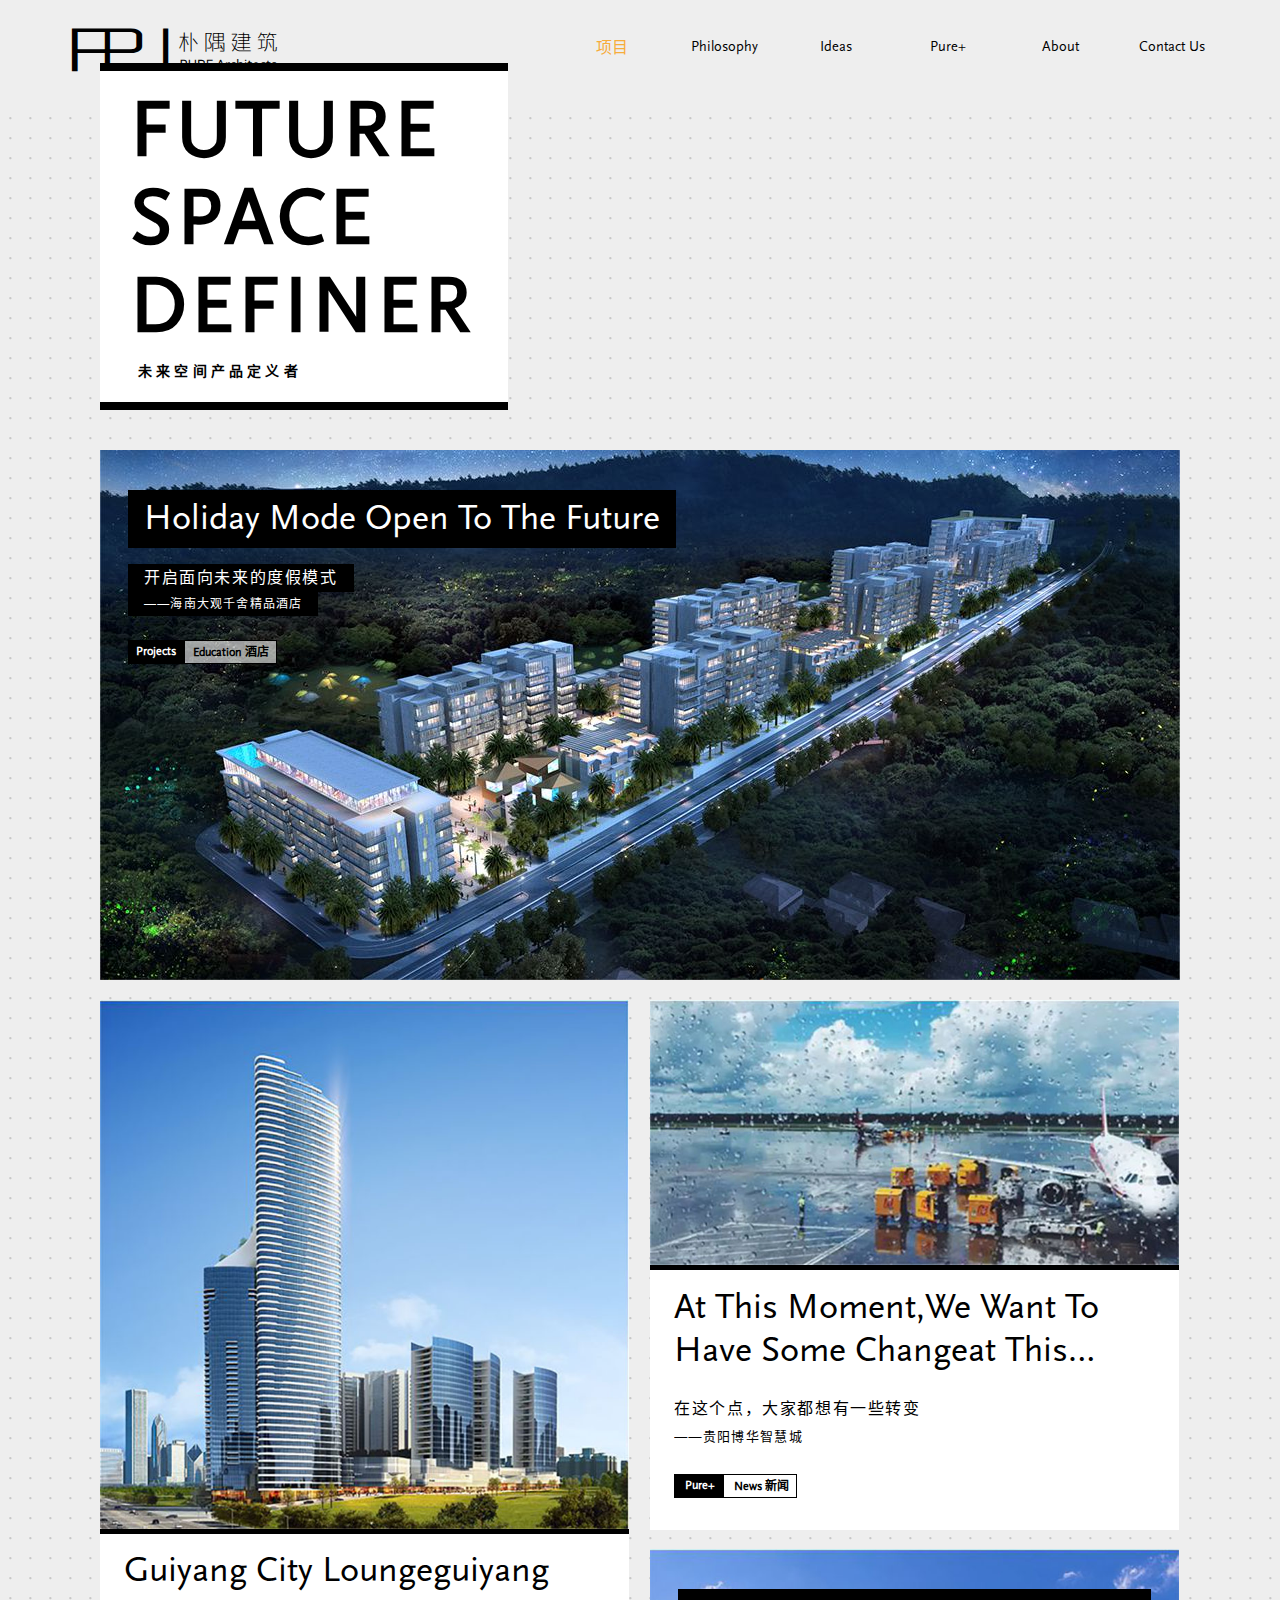
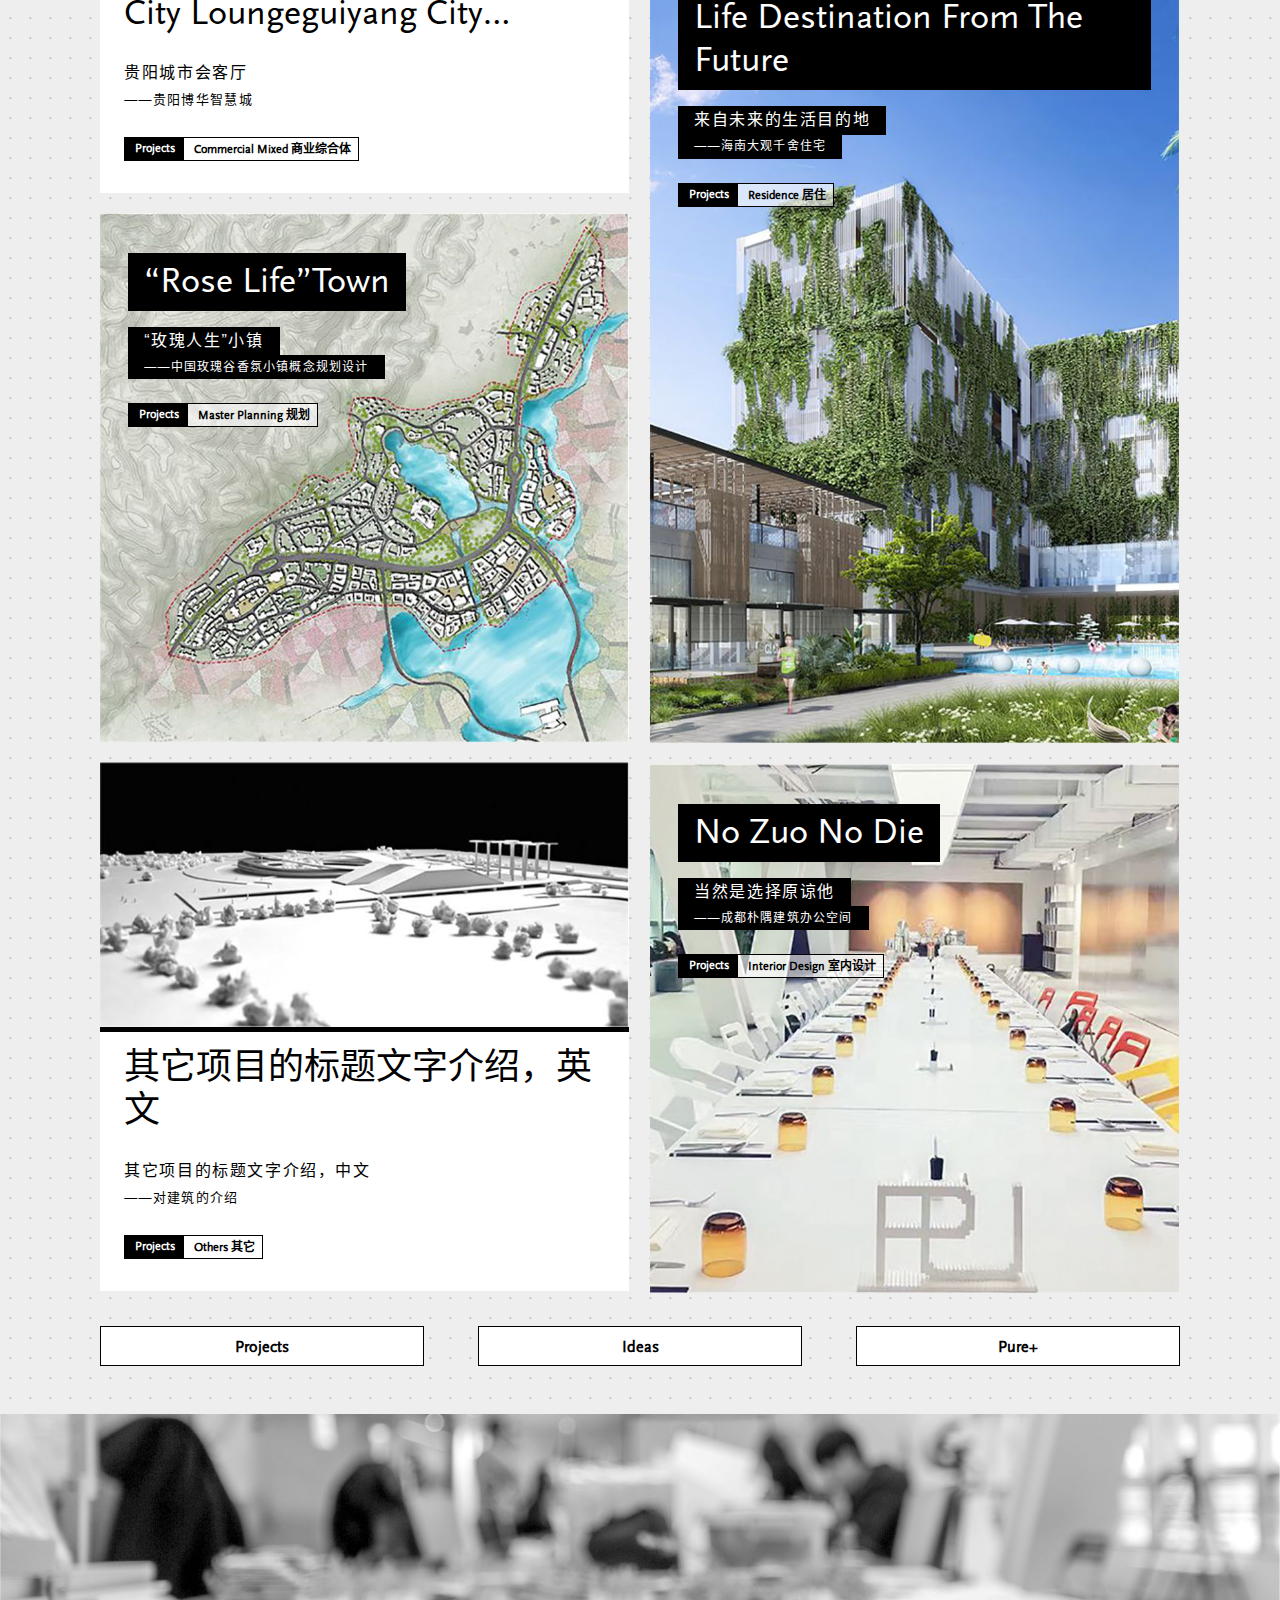
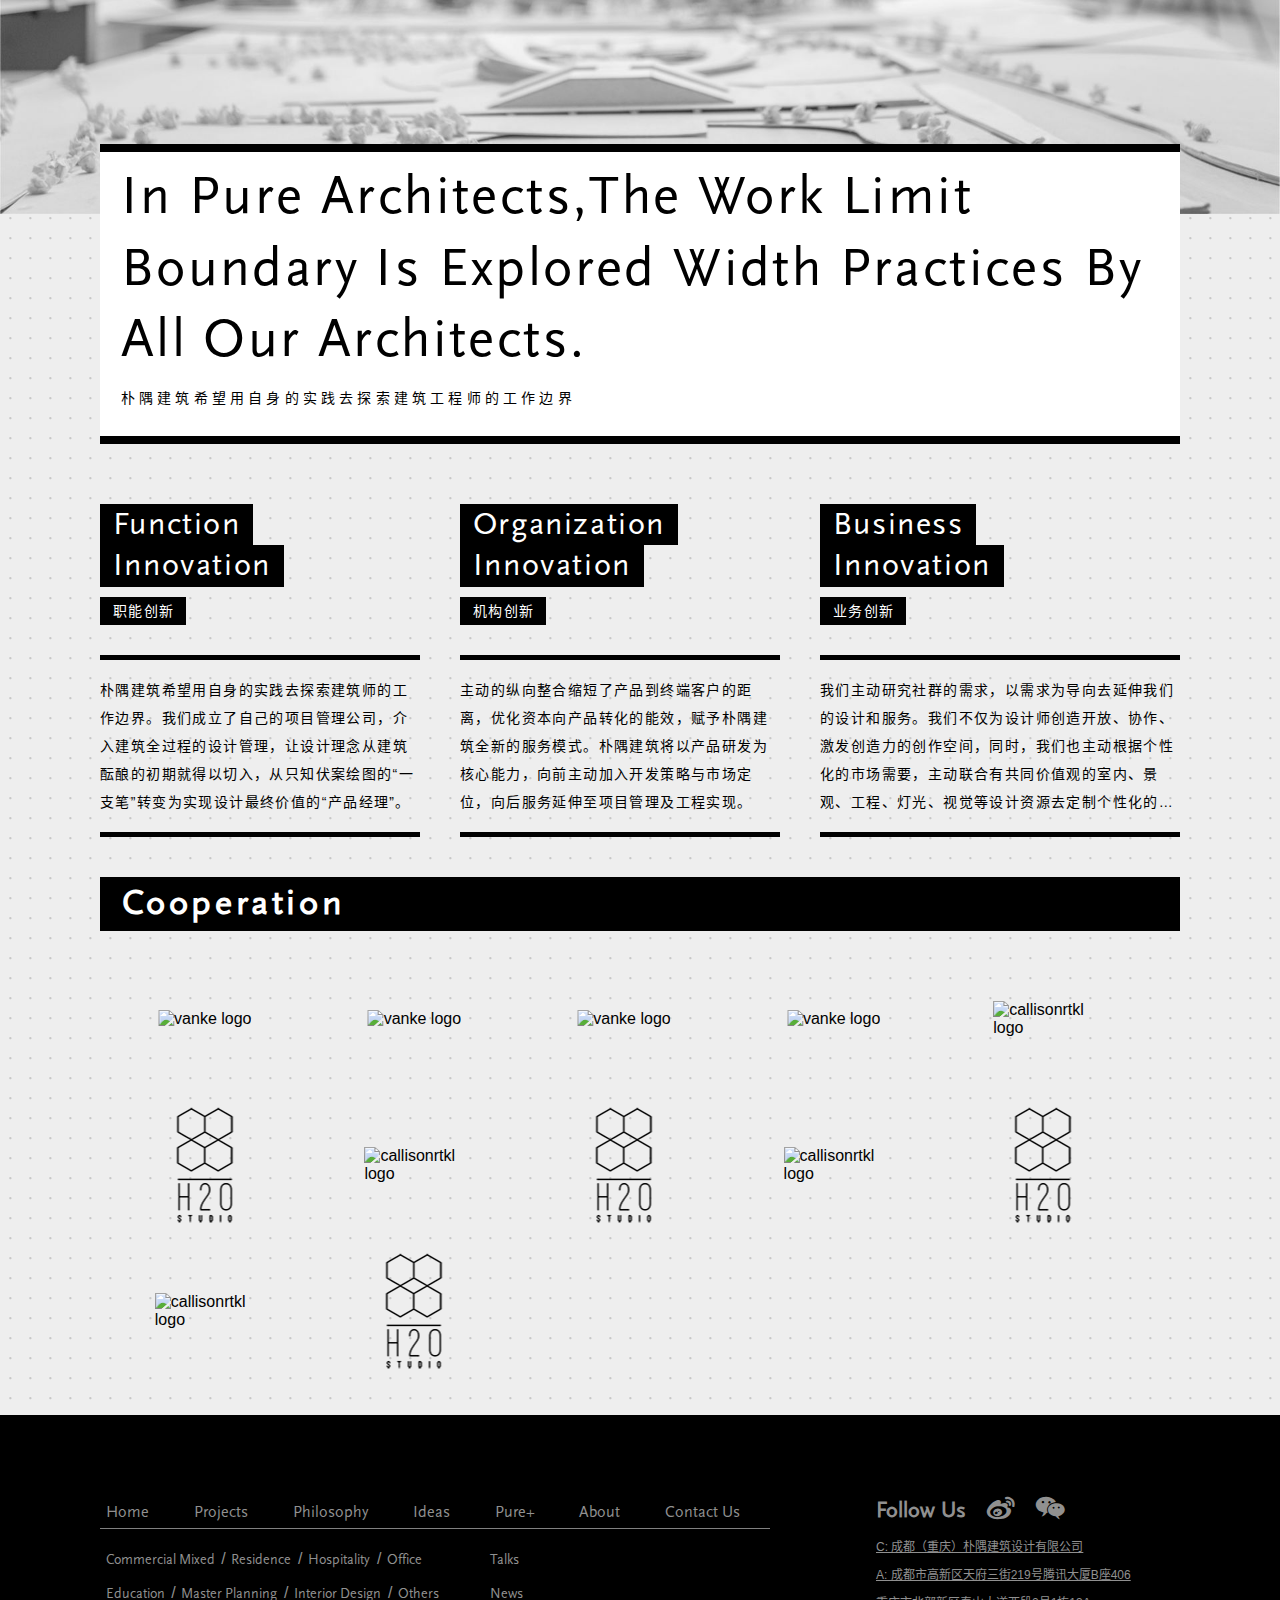
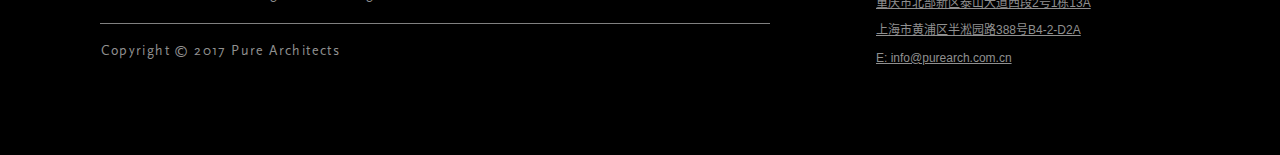
==== commit 81179912: "调整单位" ====
--- a/index.html
+++ b/index.html
@@ -125,9 +125,9 @@
         </header>
         <main id="main" role="main">
             <!--视频-->
-            <!--<div class="home-media">
+            <div class="home-media">
                 <video autoplay loop id="puyuVideo" class="object-fit">
-                    <source src="" type="video/mp4">
+                    <source src="media/puremove.mp4" type="video/mp4">
                     您的浏览器不支持 HTML5 video 标签。请更新浏览器或更换其它浏览器后重试。
                 </video>
                 <div class="future-space-definer">
@@ -136,17 +136,16 @@
                         <span class="cn">未来空间产品定义者</span>
                     </h2>
                 </div>
-            </div>-->
-            <div class="home-banner">
+            </div>
+            <!--<div class="home-banner">
                 <img src="images/home-banner.jpg" alt="朴隅建筑首页banner" class="object-fit">
-                <!--未来空间产品定义者-->
                 <div class="future-space-definer">
                     <h2>
                         <span class="en">future space definer</span>
                         <span class="cn">未来空间产品定义者</span>
                     </h2>
                 </div>
-            </div>
+            </div>-->
             <!--下面有三种切换模式，项目(projects)、创意(ideas)、朴隅(pure+)-->
             <div class="projects">
                 <!--未来的度假模式-->
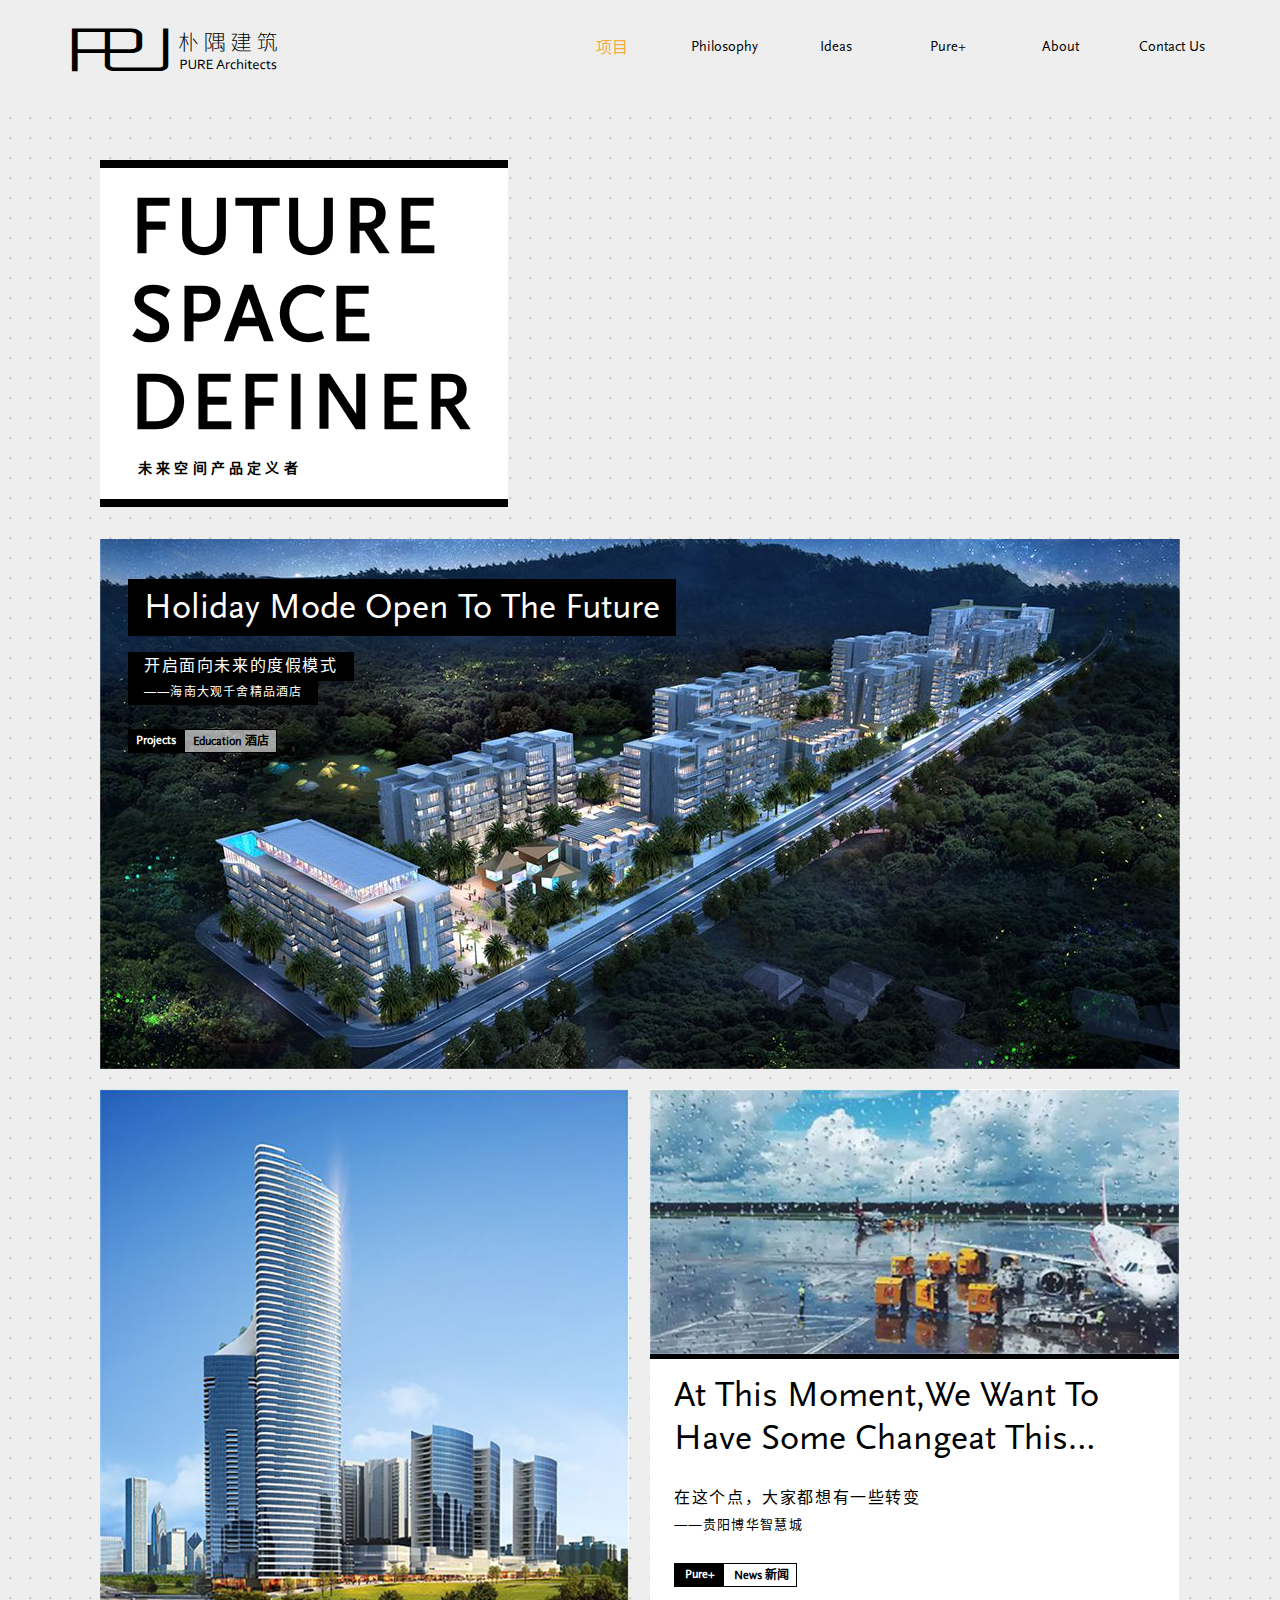
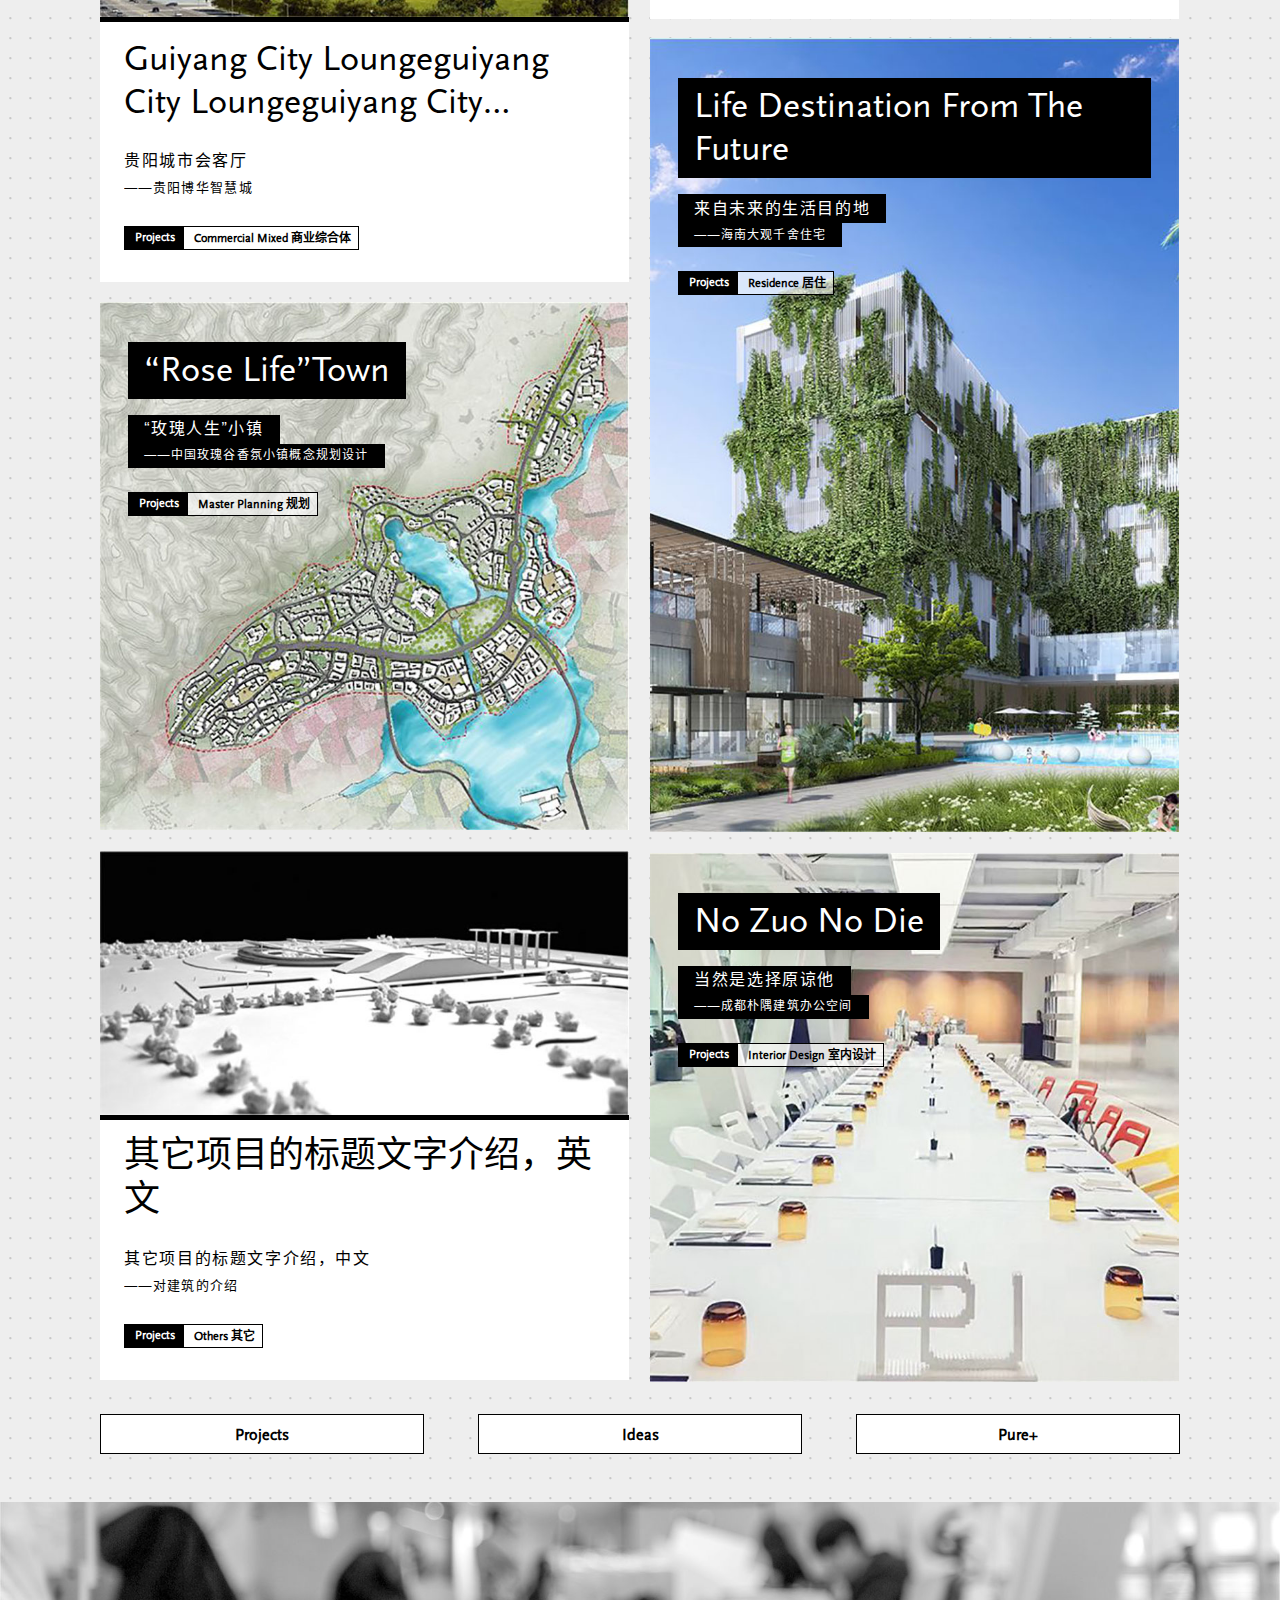
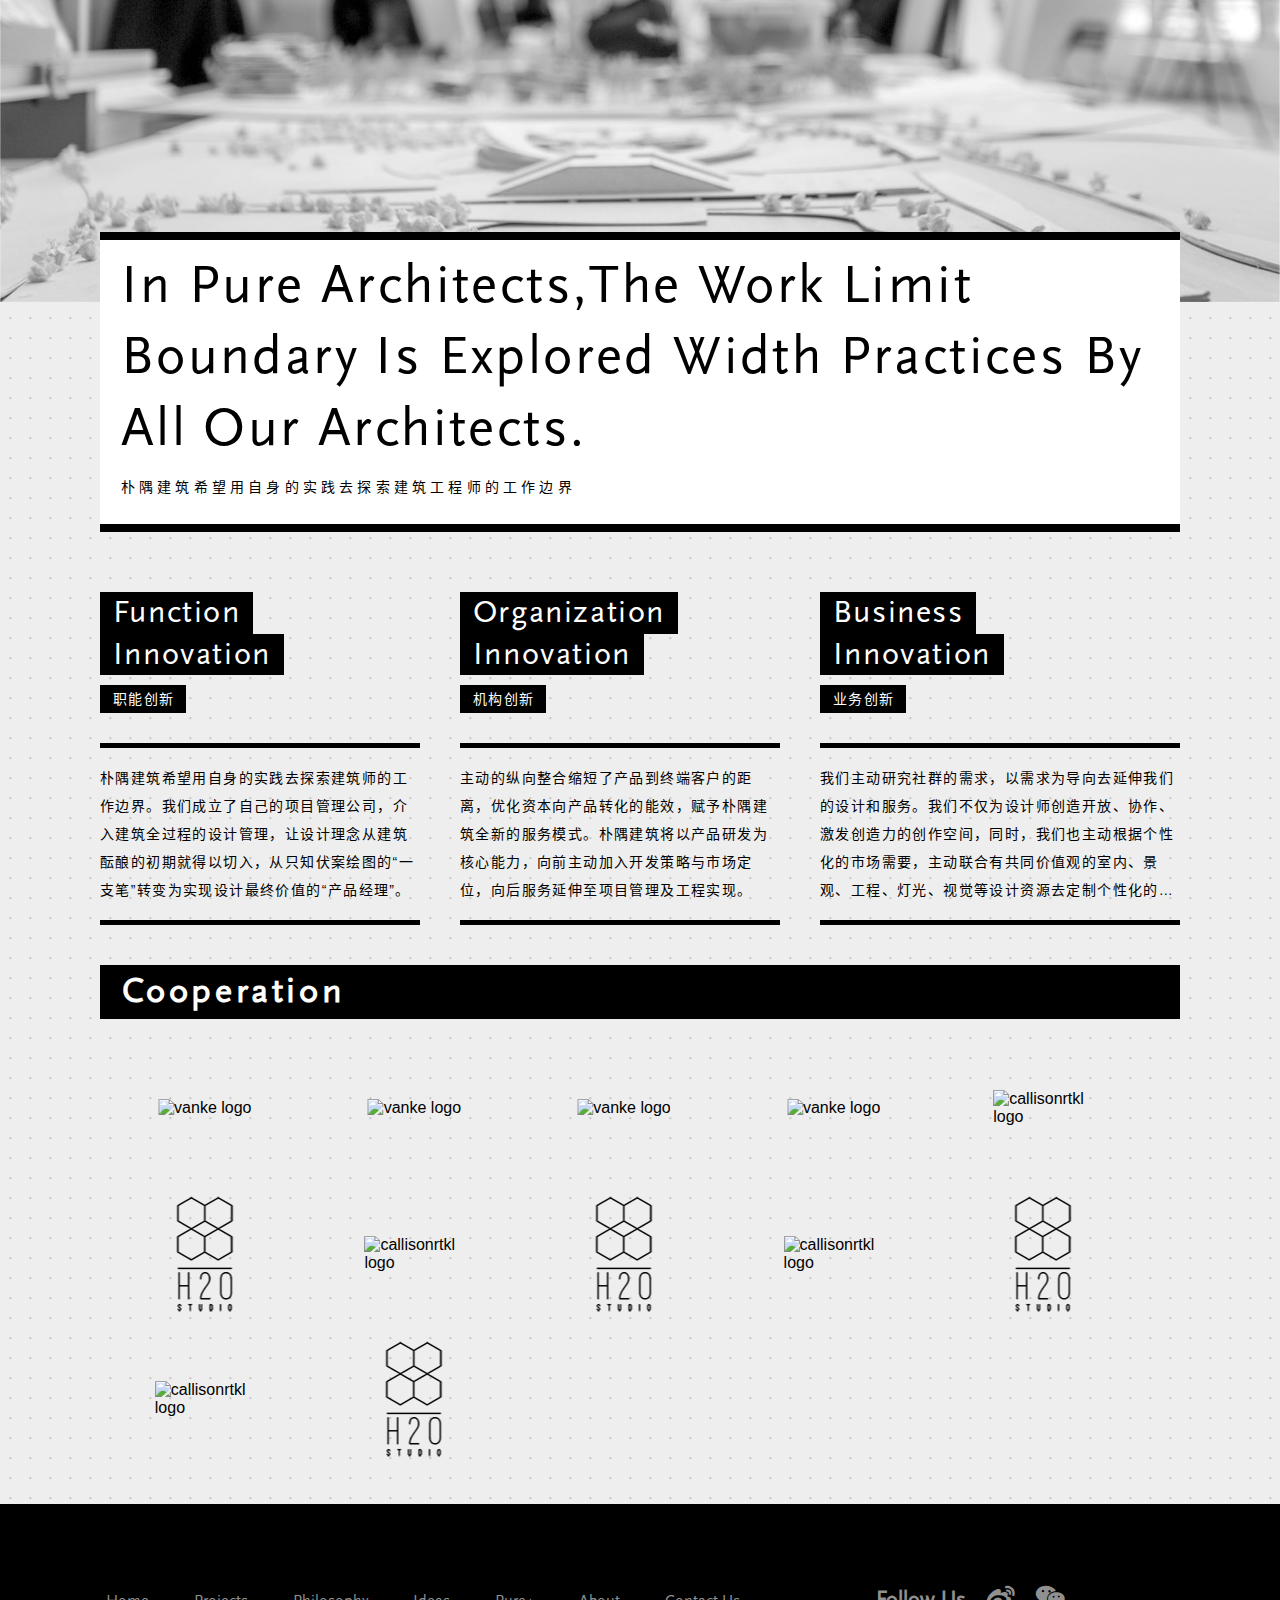
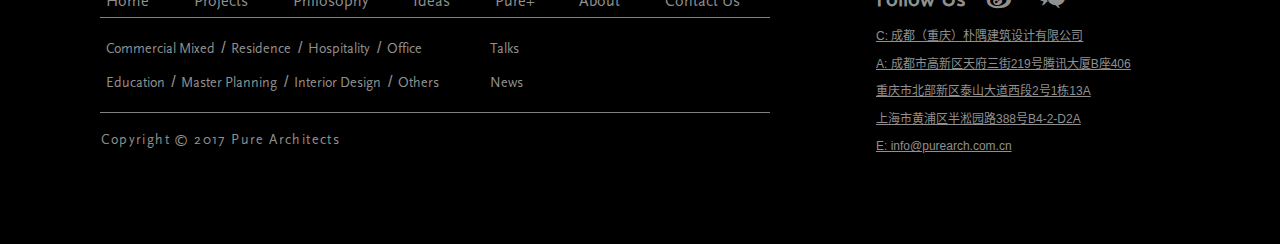
==== commit 216f48f5: "修复菜单部分点击展开后立即收起的问题" ====
--- a/index.html
+++ b/index.html
@@ -368,7 +368,7 @@
                 </a>
             </div>
             <div class="work">
-                <img src="images/home-work.jpg" alt="幸勤工作的人们">
+                <img src="images/home-work.jpg" alt="幸勤工作的人们" class="object-fit">
                 <h2>
                     <span class="en">in pure architects,the work limit boundary is explored width practices by all our architects.</span>
                     <span class="cn">朴隅建筑希望用自身的实践去探索建筑工程师的工作边界</span>
@@ -598,7 +598,7 @@
                 <div class="footer-right">
                     <div class="follow">
                         <span class="en">follow us</span>
-                        <a href="#" title="我们的官方微博"><i class="iconfont icon-weibo"></i></a>
+                        <a href="http://weibo.com/purearch" title="我们的官方微博"><i class="iconfont icon-weibo"></i></a>
                         <div class="weixin">
                             <i class="iconfont icon-weixin" id="weixinIcon"></i>
                             <div class="weixin-img" id="weixinImg">
@@ -621,6 +621,7 @@
             </a>
         </footer>
         <script src="scripts/jquery.min.js"></script>
+        <script src="scripts/carousel.js"></script>
         <script src="scripts/polyfill.object-fit.min.js"></script>
         <script src="scripts/masonry.pkgd.min.js"></script>
         <script src="scripts/jquery.dotdotdot.js"></script>
@@ -638,8 +639,18 @@
                         $($(".home-inside").get(i)).height($($(".home-inside").get(i)).find("img").outerHeight());
                     }
 
-                    // 度假模式
-                    //$(".holiday-mode").height($(".holiday-mode").find("img").outerHeight());
+                    if (!($(window).outerWidth() < 768)) {
+                        if ($(".home-media")) {
+                            var videoHeight = $(".home-media").find("video").outerHeight();
+                            var videoTextHeight = $(".home-media").find(".future-space-definer").outerHeight();
+                            $(".home-media").height(videoHeight + videoTextHeight - 90);
+                        }
+                        if ($(".home-banner")) {
+                            var imgHeight = $(".home-banner").find("img").outerHeight();
+                            var imgTextHeight = $(".home-banner").find(".future-space-definer").outerHeight();
+                            $(".home-media").height(imgHeight + imgTextHeight - 90);
+                        }
+                    }
                 }
 
                 // 瀑布流布局
--- a/styles/puyu.css
+++ b/styles/puyu.css
@@ -52,22 +52,22 @@
   -webkit-text-size-adjust: 100%;
   -ms-text-size-adjust: 100%;
 }
-@media (min-width: 75rem) {
+@media (min-width: 1200px) {
   html {
     font-size: 1rem;
   }
 }
-@media (min-width: 62rem) and (max-width: 74.9375rem) {
+@media (min-width: 992px) and (max-width: 1199px) {
   html {
     font-size: calc(1rem - 1px);
   }
 }
-@media (min-width: 48rem) and (max-width: 61.9375rem) {
+@media (min-width: 768px) and (max-width: 991px) {
   html {
     font-size: calc(1rem - 2px);
   }
 }
-@media (max-width: 47.9375rem) {
+@media (max-width: 767px) {
   html {
     font-size: calc(1rem - 3px);
   }
@@ -92,6 +92,8 @@
   color: #000;
   background: #eee url("../images/body-bg-image.png") repeat;
   font-family: "Microsoft Yahei", Arial, sans-serif;
+  -webkit-overflow-scrolling: touch;
+  /* ios5+ */
 }
 
 /*===全站除英文外字体使用‘思源黑体-细’，英文在后面特殊定义===*/
@@ -151,6 +153,10 @@
   text-decoration: none;
 }
 
+a[href]:empty::before {
+  content: attr(href);
+}
+
 /* ===文本=== */
 abbr[title] {
   border-bottom: none;
@@ -472,6 +478,11 @@
   font-family: "scalasans" !important;
 }
 
+/*===其它杂项===*/
+.object-fit {
+  overflow: hidden;
+}
+
 /*===首页===*/
 /*头部*/
 #header {
@@ -497,12 +508,12 @@
   transition: all 0.4s linear 0s;
 }
 
-@media (min-width: 75rem) {
+@media (min-width: 1200px) {
   #header .logo a:hover i {
     color: #f7ac3b;
   }
 }
-@media (max-width: 47.9375rem) {
+@media (max-width: 767px) {
   #header .logo {
     height: 5rem;
     width: 9rem;
@@ -512,7 +523,7 @@
   }
 }
 /*导航*/
-@media (min-width: 75rem) {
+@media (min-width: 1200px) {
   #nav {
     float: right;
   }
@@ -629,7 +640,7 @@
     display: none;
   }
 }
-@media (max-width: 74.9375rem) {
+@media (max-width: 1199px) {
   #header {
     padding-right: 3rem;
     padding-left: 3rem;
@@ -710,7 +721,7 @@
     transition: all 0.4s linear 0s;
   }
 }
-@media (max-width: 47.9375rem) {
+@media (max-width: 767px) {
   #nav > .menu-icon i {
     font-size: 2rem;
   }
@@ -728,7 +739,7 @@
 .home-media {
   z-index: 3;
   position: relative;
-  margin-bottom: 12.5rem;
+  margin-bottom: 2rem;
 }
 
 .home-banner img,
@@ -745,31 +756,31 @@
   z-index: 9;
   position: absolute;
   left: 50%;
-  bottom: -10rem;
+  bottom: 0;
   transform: translate(-50%);
   display: block;
   margin-right: auto;
   margin-left: auto;
 }
-@media (min-width: 75rem) {
+@media (min-width: 1200px) {
   .home-banner .future-space-definer,
   .home-media .future-space-definer {
-    width: 67.5rem;
-  }
-}
-@media (min-width: 62rem) and (max-width: 74.9375rem) {
+    width: 1080px;
+  }
+}
+@media (min-width: 992px) and (max-width: 1199px) {
   .home-banner .future-space-definer,
   .home-media .future-space-definer {
-    width: 60.625rem;
-  }
-}
-@media (min-width: 48rem) and (max-width: 61.9375rem) {
+    width: 970px;
+  }
+}
+@media (min-width: 768px) and (max-width: 991px) {
   .home-banner .future-space-definer,
   .home-media .future-space-definer {
-    width: 46.875rem;
-  }
-}
-@media (max-width: 47.9375rem) {
+    width: 750px;
+  }
+}
+@media (max-width: 767px) {
   .home-banner .future-space-definer,
   .home-media .future-space-definer {
     width: 87.5%;
@@ -804,15 +815,7 @@
   letter-spacing: .3em;
 }
 
-@media (min-width: 62rem) and (max-width: 74.9375rem) {
-  .home-banner,
-  .home-media {
-    margin-bottom: 10rem;
-  }
-  .home-banner .future-space-definer,
-  .home-media .future-space-definer {
-    bottom: -7rem;
-  }
+@media (min-width: 992px) and (max-width: 1199px) {
   .home-banner .future-space-definer h2,
   .home-media .future-space-definer h2 {
     padding: .8rem 1.875rem 1.1rem;
@@ -822,15 +825,7 @@
     font-size: 4rem;
   }
 }
-@media (min-width: 48rem) and (max-width: 61.9375rem) {
-  .home-banner,
-  .home-media {
-    margin-bottom: 8rem;
-  }
-  .home-banner .future-space-definer,
-  .home-media .future-space-definer {
-    bottom: -5rem;
-  }
+@media (min-width: 768px) and (max-width: 991px) {
   .home-banner .future-space-definer h2,
   .home-media .future-space-definer h2 {
     padding: .6rem 1.375rem .9rem;
@@ -840,7 +835,7 @@
     font-size: 3rem;
   }
 }
-@media (max-width: 47.9375rem) {
+@media (max-width: 767px) {
   .home-banner,
   .home-media {
     position: static;
@@ -873,11 +868,11 @@
     display: block;
     max-width: none;
     width: 100%;
-    height: 20.25rem;
+    height: 24.3rem;
     object-fit: cover;
   }
 }
-@media (max-width: 47.9375rem) {
+@media (max-width: 767px) {
   .projects .grid,
   .projects > div,
   .ideas .grid,
@@ -898,22 +893,22 @@
   margin-bottom: 1.25rem;
   cursor: pointer;
 }
-@media (min-width: 75rem) {
+@media (min-width: 1200px) {
   .holiday-mode {
-    width: 67.5rem;
-  }
-}
-@media (min-width: 62rem) and (max-width: 74.9375rem) {
+    width: 1080px;
+  }
+}
+@media (min-width: 992px) and (max-width: 1199px) {
   .holiday-mode {
-    width: 60.625rem;
-  }
-}
-@media (min-width: 48rem) and (max-width: 61.9375rem) {
+    width: 970px;
+  }
+}
+@media (min-width: 768px) and (max-width: 991px) {
   .holiday-mode {
-    width: 46.875rem;
-  }
-}
-@media (max-width: 47.9375rem) {
+    width: 750px;
+  }
+}
+@media (max-width: 767px) {
   .holiday-mode {
     width: 87.5%;
   }
@@ -997,7 +992,7 @@
   color: #000;
 }
 
-@media (min-width: 75rem) {
+@media (min-width: 1200px) {
   .holiday-mode:hover img {
     transform: scale(1.1, 1.1);
   }
@@ -1019,7 +1014,7 @@
     color: #f7ac3b;
   }
 }
-@media (max-width: 47.9375rem) {
+@media (max-width: 767px) {
   .holiday-mode {
     height: auto;
     margin-bottom: 0;
@@ -1052,22 +1047,22 @@
   margin-left: auto;
   margin-bottom: .75rem;
 }
-@media (min-width: 75rem) {
+@media (min-width: 1200px) {
   .grid {
-    width: 67.5rem;
-  }
-}
-@media (min-width: 62rem) and (max-width: 74.9375rem) {
+    width: 1080px;
+  }
+}
+@media (min-width: 992px) and (max-width: 1199px) {
   .grid {
-    width: 60.625rem;
-  }
-}
-@media (min-width: 48rem) and (max-width: 61.9375rem) {
+    width: 970px;
+  }
+}
+@media (min-width: 768px) and (max-width: 991px) {
   .grid {
-    width: 46.875rem;
-  }
-}
-@media (max-width: 47.9375rem) {
+    width: 750px;
+  }
+}
+@media (max-width: 767px) {
   .grid {
     width: 87.5%;
   }
@@ -1076,7 +1071,7 @@
   margin-bottom: 1.25rem;
   background-color: #fff;
 }
-@media (min-width: 48rem) {
+@media (min-width: 768px) {
   .grid li {
     width: 48%;
     margin-left: 1%;
@@ -1092,7 +1087,7 @@
   transition: all 0.6s linear 0s;
 }
 
-@media (min-width: 75rem) {
+@media (min-width: 1200px) {
   .grid {
     width: 68.85rem;
   }
@@ -1100,17 +1095,17 @@
     transform: scale(1.1, 1.1);
   }
 }
-@media (min-width: 62rem) and (max-width: 74.9375rem) {
+@media (min-width: 992px) and (max-width: 1199px) {
   .grid {
     width: 61.8375rem;
   }
 }
-@media (min-width: 48rem) and (max-width: 61.9375rem) {
+@media (min-width: 768px) and (max-width: 991px) {
   .grid {
     width: 47.8125rem;
   }
 }
-@media (max-width: 47.9375rem) {
+@media (max-width: 767px) {
   .grid {
     margin-bottom: 2rem;
   }
@@ -1187,7 +1182,7 @@
   transition: all 0.6s linear 0s;
 }
 
-@media (min-width: 75rem) {
+@media (min-width: 1200px) {
   .home-outside .content:hover {
     border-top-color: #f7ac3b;
   }
@@ -1298,7 +1293,7 @@
   transition: all 0.6s linear 0s;
 }
 
-@media (min-width: 75rem) {
+@media (min-width: 1200px) {
   .home-inside .content:hover {
     border-top-color: #f7ac3b;
   }
@@ -1327,22 +1322,22 @@
   margin-right: auto;
   margin-left: auto;
 }
-@media (min-width: 75rem) {
+@media (min-width: 1200px) {
   .tab {
-    width: 67.5rem;
-  }
-}
-@media (min-width: 62rem) and (max-width: 74.9375rem) {
+    width: 1080px;
+  }
+}
+@media (min-width: 992px) and (max-width: 1199px) {
   .tab {
-    width: 60.625rem;
-  }
-}
-@media (min-width: 48rem) and (max-width: 61.9375rem) {
+    width: 970px;
+  }
+}
+@media (min-width: 768px) and (max-width: 991px) {
   .tab {
-    width: 46.875rem;
-  }
-}
-@media (max-width: 47.9375rem) {
+    width: 750px;
+  }
+}
+@media (max-width: 767px) {
   .tab {
     width: 87.5%;
   }
@@ -1378,7 +1373,7 @@
   transition: display 0.4s ease 0s;
 }
 
-@media (min-width: 75rem) {
+@media (min-width: 1200px) {
   .tab a:hover {
     border-color: #f7ac3b;
     color: #f7ac3b;
@@ -1390,7 +1385,7 @@
     display: block;
   }
 }
-@media (max-width: 61.9375rem) {
+@media (max-width: 991px) {
   .tab a {
     font-size: 0;
   }
@@ -1407,7 +1402,7 @@
     letter-spacing: .2em;
   }
 }
-@media (max-width: 47.9375rem) {
+@media (max-width: 767px) {
   .tab a {
     height: 2.5rem;
     line-height: 2.5rem;
@@ -1440,27 +1435,27 @@
   overflow-y: auto;
   font-weight: 500;
 }
-@media (min-width: 75rem) {
+@media (min-width: 1200px) {
   .work h2 {
-    width: 67.5rem;
-  }
-}
-@media (min-width: 62rem) and (max-width: 74.9375rem) {
+    width: 1080px;
+  }
+}
+@media (min-width: 992px) and (max-width: 1199px) {
   .work h2 {
-    width: 60.625rem;
-  }
-}
-@media (min-width: 48rem) and (max-width: 61.9375rem) {
+    width: 970px;
+  }
+}
+@media (min-width: 768px) and (max-width: 991px) {
   .work h2 {
-    width: 46.875rem;
-  }
-}
-@media (max-width: 47.9375rem) {
+    width: 750px;
+  }
+}
+@media (max-width: 767px) {
   .work h2 {
     width: 87.5%;
   }
 }
-@media (min-width: 48rem) {
+@media (min-width: 768px) {
   .work h2 {
     position: absolute;
     bottom: -14.375rem;
@@ -1484,7 +1479,7 @@
   letter-spacing: .3em;
 }
 
-@media (min-width: 48rem) and (max-width: 61.9375rem) {
+@media (min-width: 768px) and (max-width: 991px) {
   .work h2 {
     height: auto;
     bottom: -12.375rem;
@@ -1493,7 +1488,7 @@
     font-size: 3rem;
   }
 }
-@media (max-width: 47.9375rem) {
+@media (max-width: 767px) {
   .work {
     z-index: 3;
     position: static;
@@ -1538,22 +1533,22 @@
   margin-right: auto;
   margin-left: auto;
 }
-@media (min-width: 75rem) {
+@media (min-width: 1200px) {
   .home-innovation {
-    width: 67.5rem;
-  }
-}
-@media (min-width: 62rem) and (max-width: 74.9375rem) {
+    width: 1080px;
+  }
+}
+@media (min-width: 992px) and (max-width: 1199px) {
   .home-innovation {
-    width: 60.625rem;
-  }
-}
-@media (min-width: 48rem) and (max-width: 61.9375rem) {
+    width: 970px;
+  }
+}
+@media (min-width: 768px) and (max-width: 991px) {
   .home-innovation {
-    width: 46.875rem;
-  }
-}
-@media (max-width: 47.9375rem) {
+    width: 750px;
+  }
+}
+@media (max-width: 767px) {
   .home-innovation {
     width: 87.5%;
   }
@@ -1613,7 +1608,7 @@
   color: #000;
 }
 
-@media (min-width: 75rem) {
+@media (min-width: 1200px) {
   .home-innovation li h3:hover strong:first-of-type span {
     background-color: #f7ac3b;
   }
@@ -1624,17 +1619,17 @@
     height: calc(10.75rem + 10px);
   }
 }
-@media (min-width: 62rem) and (max-width: 74.9375rem) {
+@media (min-width: 992px) and (max-width: 1199px) {
   .home-innovation li p {
     height: calc(12.5rem + 10px);
   }
 }
-@media (min-width: 48rem) and (max-width: 61.9375rem) {
+@media (min-width: 768px) and (max-width: 991px) {
   .home-innovation li p {
     height: calc(14.25rem + 10px);
   }
 }
-@media (max-width: 47.9375rem) {
+@media (max-width: 767px) {
   .home-innovation li {
     float: none;
     width: 100%;
@@ -1654,22 +1649,22 @@
   margin-left: auto;
   margin-top: 2.5rem;
 }
-@media (min-width: 75rem) {
+@media (min-width: 1200px) {
   .cooperation {
-    width: 67.5rem;
-  }
-}
-@media (min-width: 62rem) and (max-width: 74.9375rem) {
+    width: 1080px;
+  }
+}
+@media (min-width: 992px) and (max-width: 1199px) {
   .cooperation {
-    width: 60.625rem;
-  }
-}
-@media (min-width: 48rem) and (max-width: 61.9375rem) {
+    width: 970px;
+  }
+}
+@media (min-width: 768px) and (max-width: 991px) {
   .cooperation {
-    width: 46.875rem;
-  }
-}
-@media (max-width: 47.9375rem) {
+    width: 750px;
+  }
+}
+@media (max-width: 767px) {
   .cooperation {
     width: 87.5%;
   }
@@ -1708,12 +1703,12 @@
   transform: translate(-50%, -50%);
 }
 
-@media (min-width: 75rem) {
+@media (min-width: 1200px) {
   .cooperation ul li a:hover img {
     opacity: .8;
   }
 }
-@media (max-width: 47.9375rem) {
+@media (max-width: 767px) {
   .cooperation ul li a {
     display: block;
     width: 7.8rem;
@@ -1736,22 +1731,22 @@
   margin-right: auto;
   margin-left: auto;
 }
-@media (min-width: 75rem) {
+@media (min-width: 1200px) {
   #footer .footer-wrapper {
-    width: 67.5rem;
-  }
-}
-@media (min-width: 62rem) and (max-width: 74.9375rem) {
+    width: 1080px;
+  }
+}
+@media (min-width: 992px) and (max-width: 1199px) {
   #footer .footer-wrapper {
-    width: 60.625rem;
-  }
-}
-@media (min-width: 48rem) and (max-width: 61.9375rem) {
+    width: 970px;
+  }
+}
+@media (min-width: 768px) and (max-width: 991px) {
   #footer .footer-wrapper {
-    width: 46.875rem;
-  }
-}
-@media (max-width: 47.9375rem) {
+    width: 750px;
+  }
+}
+@media (max-width: 767px) {
   #footer .footer-wrapper {
     width: 87.5%;
   }
@@ -1817,7 +1812,7 @@
   text-decoration: underline;
 }
 
-@media (max-width: 30rem) {
+@media (max-width: 480px) {
   #footer .footer-left {
     float: none;
   }
@@ -1911,7 +1906,7 @@
   content: "";
 }
 
-@media (max-width: 74.9375rem) {
+@media (max-width: 1199px) {
   #footer {
     padding-top: 1rem;
     padding-bottom: 1rem;
@@ -1951,7 +1946,7 @@
   transition: all 0.6s linear 0s;
 }
 
-@media (min-width: 75rem) {
+@media (min-width: 1200px) {
   #toTop {
     bottom: 19.375rem;
     left: 50%;
@@ -1962,7 +1957,7 @@
     color: #f7ac3b;
   }
 }
-@media (max-width: 74.9375rem) {
+@media (max-width: 1199px) {
   #toTop {
     bottom: 50%;
     right: 1rem;
@@ -1988,22 +1983,22 @@
   margin-bottom: 1.2rem;
   color: #fff;
 }
-@media (min-width: 75rem) {
+@media (min-width: 1200px) {
   .contact-heading {
-    width: 67.5rem;
-  }
-}
-@media (min-width: 62rem) and (max-width: 74.9375rem) {
+    width: 1080px;
+  }
+}
+@media (min-width: 992px) and (max-width: 1199px) {
   .contact-heading {
-    width: 60.625rem;
-  }
-}
-@media (min-width: 48rem) and (max-width: 61.9375rem) {
+    width: 970px;
+  }
+}
+@media (min-width: 768px) and (max-width: 991px) {
   .contact-heading {
-    width: 46.875rem;
-  }
-}
-@media (max-width: 47.9375rem) {
+    width: 750px;
+  }
+}
+@media (max-width: 767px) {
   .contact-heading {
     width: 87.5%;
   }
@@ -2022,7 +2017,7 @@
   letter-spacing: .1em;
 }
 
-@media (max-width: 47.9375rem) {
+@media (max-width: 767px) {
   .contact-heading h1 {
     font-size: 2.4375rem;
   }
@@ -2035,22 +2030,22 @@
   padding-bottom: 1rem;
   margin-bottom: -2rem;
 }
-@media (min-width: 75rem) {
+@media (min-width: 1200px) {
   .map-list {
-    width: 67.5rem;
-  }
-}
-@media (min-width: 62rem) and (max-width: 74.9375rem) {
+    width: 1080px;
+  }
+}
+@media (min-width: 992px) and (max-width: 1199px) {
   .map-list {
-    width: 60.625rem;
-  }
-}
-@media (min-width: 48rem) and (max-width: 61.9375rem) {
+    width: 970px;
+  }
+}
+@media (min-width: 768px) and (max-width: 991px) {
   .map-list {
-    width: 46.875rem;
-  }
-}
-@media (max-width: 47.9375rem) {
+    width: 750px;
+  }
+}
+@media (max-width: 767px) {
   .map-list {
     width: 87.5%;
   }
@@ -2092,17 +2087,17 @@
   line-height: 1.6;
 }
 
-@media (min-width: 62rem) and (max-width: 74.9375rem) {
+@media (min-width: 992px) and (max-width: 1199px) {
   .map-list li .map {
     font-size: 18rem;
   }
 }
-@media (min-width: 48rem) and (max-width: 61.9375rem) {
+@media (min-width: 768px) and (max-width: 991px) {
   .map-list li .map {
     font-size: 14rem;
   }
 }
-@media (max-width: 47.9375rem) {
+@media (max-width: 767px) {
   .map-list li {
     float: none;
     width: 100%;
@@ -2183,7 +2178,7 @@
   color: #f7ac3b;
 }
 
-@media (min-width: 62rem) and (max-width: 74.9375rem) {
+@media (min-width: 992px) and (max-width: 1199px) {
   .talk-recommend {
     height: 21.45rem;
   }
@@ -2213,7 +2208,7 @@
     line-height: 2rem;
   }
 }
-@media (min-width: 48rem) and (max-width: 61.9375rem) {
+@media (min-width: 768px) and (max-width: 991px) {
   .talk-recommend {
     height: 15rem;
   }
@@ -2242,7 +2237,7 @@
     line-height: 1.8rem;
   }
 }
-@media (max-width: 47.9375rem) {
+@media (max-width: 767px) {
   .talk-recommend {
     height: auto;
   }
@@ -2263,27 +2258,27 @@
     margin-left: auto;
   }
 }
-@media (max-width: 47.9375rem) and (min-width: 75rem) {
+@media (max-width: 767px) and (min-width: 1200px) {
   .talk-recommend > .text h2 {
-    width: 67.5rem;
-  }
-}
-@media (max-width: 47.9375rem) and (min-width: 62rem) and (max-width: 74.9375rem) {
+    width: 1080px;
+  }
+}
+@media (max-width: 767px) and (min-width: 992px) and (max-width: 1199px) {
   .talk-recommend > .text h2 {
-    width: 60.625rem;
-  }
-}
-@media (max-width: 47.9375rem) and (min-width: 48rem) and (max-width: 61.9375rem) {
+    width: 970px;
+  }
+}
+@media (max-width: 767px) and (min-width: 768px) and (max-width: 991px) {
   .talk-recommend > .text h2 {
-    width: 46.875rem;
-  }
-}
-@media (max-width: 47.9375rem) and (max-width: 47.9375rem) {
+    width: 750px;
+  }
+}
+@media (max-width: 767px) and (max-width: 767px) {
   .talk-recommend > .text h2 {
     width: 87.5%;
   }
 }
-@media (max-width: 47.9375rem) {
+@media (max-width: 767px) {
   .talk-recommend > .text h2 span.en {
     font-size: 1.25rem;
     line-height: 1.5em;
@@ -2301,27 +2296,27 @@
     margin-bottom: .5rem;
   }
 }
-@media (max-width: 47.9375rem) and (min-width: 75rem) {
+@media (max-width: 767px) and (min-width: 1200px) {
   .talk-recommend > .text time {
-    width: 67.5rem;
-  }
-}
-@media (max-width: 47.9375rem) and (min-width: 62rem) and (max-width: 74.9375rem) {
+    width: 1080px;
+  }
+}
+@media (max-width: 767px) and (min-width: 992px) and (max-width: 1199px) {
   .talk-recommend > .text time {
-    width: 60.625rem;
-  }
-}
-@media (max-width: 47.9375rem) and (min-width: 48rem) and (max-width: 61.9375rem) {
+    width: 970px;
+  }
+}
+@media (max-width: 767px) and (min-width: 768px) and (max-width: 991px) {
   .talk-recommend > .text time {
-    width: 46.875rem;
-  }
-}
-@media (max-width: 47.9375rem) and (max-width: 47.9375rem) {
+    width: 750px;
+  }
+}
+@media (max-width: 767px) and (max-width: 767px) {
   .talk-recommend > .text time {
     width: 87.5%;
   }
 }
-@media (max-width: 47.9375rem) {
+@media (max-width: 767px) {
   .talk-recommend > .text p {
     display: block;
     margin-right: auto;
@@ -2331,27 +2326,27 @@
     font-size: .875rem;
   }
 }
-@media (max-width: 47.9375rem) and (min-width: 75rem) {
+@media (max-width: 767px) and (min-width: 1200px) {
   .talk-recommend > .text p {
-    width: 67.5rem;
-  }
-}
-@media (max-width: 47.9375rem) and (min-width: 62rem) and (max-width: 74.9375rem) {
+    width: 1080px;
+  }
+}
+@media (max-width: 767px) and (min-width: 992px) and (max-width: 1199px) {
   .talk-recommend > .text p {
-    width: 60.625rem;
-  }
-}
-@media (max-width: 47.9375rem) and (min-width: 48rem) and (max-width: 61.9375rem) {
+    width: 970px;
+  }
+}
+@media (max-width: 767px) and (min-width: 768px) and (max-width: 991px) {
   .talk-recommend > .text p {
-    width: 46.875rem;
-  }
-}
-@media (max-width: 47.9375rem) and (max-width: 47.9375rem) {
+    width: 750px;
+  }
+}
+@media (max-width: 767px) and (max-width: 767px) {
   .talk-recommend > .text p {
     width: 87.5%;
   }
 }
-@media (max-width: 47.9375rem) {
+@media (max-width: 767px) {
   .talk-recommend > .text .more {
     margin-left: 6.25%;
   }
@@ -2368,22 +2363,22 @@
   margin-left: auto;
   height: 3.65rem;
 }
-@media (min-width: 75rem) {
+@media (min-width: 1200px) {
   .tab-nav .tab-list {
-    width: 67.5rem;
-  }
-}
-@media (min-width: 62rem) and (max-width: 74.9375rem) {
+    width: 1080px;
+  }
+}
+@media (min-width: 992px) and (max-width: 1199px) {
   .tab-nav .tab-list {
-    width: 60.625rem;
-  }
-}
-@media (min-width: 48rem) and (max-width: 61.9375rem) {
+    width: 970px;
+  }
+}
+@media (min-width: 768px) and (max-width: 991px) {
   .tab-nav .tab-list {
-    width: 46.875rem;
-  }
-}
-@media (max-width: 47.9375rem) {
+    width: 750px;
+  }
+}
+@media (max-width: 767px) {
   .tab-nav .tab-list {
     width: 87.5%;
   }
@@ -2419,22 +2414,22 @@
   margin-right: auto;
   margin-left: auto;
 }
-@media (min-width: 75rem) {
+@media (min-width: 1200px) {
   .tab-content > ul.active {
-    width: 67.5rem;
-  }
-}
-@media (min-width: 62rem) and (max-width: 74.9375rem) {
+    width: 1080px;
+  }
+}
+@media (min-width: 992px) and (max-width: 1199px) {
   .tab-content > ul.active {
-    width: 60.625rem;
-  }
-}
-@media (min-width: 48rem) and (max-width: 61.9375rem) {
+    width: 970px;
+  }
+}
+@media (min-width: 768px) and (max-width: 991px) {
   .tab-content > ul.active {
-    width: 46.875rem;
-  }
-}
-@media (max-width: 47.9375rem) {
+    width: 750px;
+  }
+}
+@media (max-width: 767px) {
   .tab-content > ul.active {
     width: 87.5%;
   }
@@ -2480,7 +2475,7 @@
   text-decoration: underline;
   transition: all 0.4s linear 0s;
 }
-@media (min-width: 48rem) {
+@media (min-width: 768px) {
   .tab-content > ul li .text h2 span:first-of-type {
     max-height: 2.4em;
   }
@@ -2491,7 +2486,7 @@
   margin-bottom: .5rem;
   transition: all 0.4s linear 0s;
 }
-@media (min-width: 48rem) {
+@media (min-width: 768px) {
   .tab-content > ul li .text h2 span:last-of-type {
     max-height: 1.5em;
   }
@@ -2534,7 +2529,7 @@
   cursor: pointer;
 }
 
-@media (min-width: 75rem) {
+@media (min-width: 1200px) {
   .tab-content > ul li .text h2 span:first-of-type:hover {
     color: #f7ac3b;
   }
@@ -2552,7 +2547,7 @@
     color: #f7ac3b;
   }
 }
-@media (min-width: 62rem) and (max-width: 74.9375rem) {
+@media (min-width: 992px) and (max-width: 1199px) {
   .tab-content > ul li {
     height: 13.4rem;
   }
@@ -2563,7 +2558,7 @@
     font-size: 1.6rem;
   }
 }
-@media (min-width: 48rem) and (max-width: 61.9375rem) {
+@media (min-width: 768px) and (max-width: 991px) {
   .tab-content > ul li {
     height: 10.4rem;
   }
@@ -2574,7 +2569,7 @@
     font-size: 1.3rem;
   }
 }
-@media (max-width: 47.9375rem) {
+@media (max-width: 767px) {
   .tab-content {
     margin-top: 0;
   }
@@ -2610,54 +2605,54 @@
     margin-left: auto;
   }
 }
-@media (max-width: 47.9375rem) and (min-width: 75rem) {
+@media (max-width: 767px) and (min-width: 1200px) {
   .tab-content > ul li .text h2 {
-    width: 67.5rem;
-  }
-}
-@media (max-width: 47.9375rem) and (min-width: 62rem) and (max-width: 74.9375rem) {
+    width: 1080px;
+  }
+}
+@media (max-width: 767px) and (min-width: 992px) and (max-width: 1199px) {
   .tab-content > ul li .text h2 {
-    width: 60.625rem;
-  }
-}
-@media (max-width: 47.9375rem) and (min-width: 48rem) and (max-width: 61.9375rem) {
+    width: 970px;
+  }
+}
+@media (max-width: 767px) and (min-width: 768px) and (max-width: 991px) {
   .tab-content > ul li .text h2 {
-    width: 46.875rem;
-  }
-}
-@media (max-width: 47.9375rem) and (max-width: 47.9375rem) {
+    width: 750px;
+  }
+}
+@media (max-width: 767px) and (max-width: 767px) {
   .tab-content > ul li .text h2 {
     width: 87.5%;
   }
 }
-@media (max-width: 47.9375rem) {
+@media (max-width: 767px) {
   .tab-content > ul li .text .time-and-more {
     display: block;
     margin-right: auto;
     margin-left: auto;
   }
 }
-@media (max-width: 47.9375rem) and (min-width: 75rem) {
+@media (max-width: 767px) and (min-width: 1200px) {
   .tab-content > ul li .text .time-and-more {
-    width: 67.5rem;
-  }
-}
-@media (max-width: 47.9375rem) and (min-width: 62rem) and (max-width: 74.9375rem) {
+    width: 1080px;
+  }
+}
+@media (max-width: 767px) and (min-width: 992px) and (max-width: 1199px) {
   .tab-content > ul li .text .time-and-more {
-    width: 60.625rem;
-  }
-}
-@media (max-width: 47.9375rem) and (min-width: 48rem) and (max-width: 61.9375rem) {
+    width: 970px;
+  }
+}
+@media (max-width: 767px) and (min-width: 768px) and (max-width: 991px) {
   .tab-content > ul li .text .time-and-more {
-    width: 46.875rem;
-  }
-}
-@media (max-width: 47.9375rem) and (max-width: 47.9375rem) {
+    width: 750px;
+  }
+}
+@media (max-width: 767px) and (max-width: 767px) {
   .tab-content > ul li .text .time-and-more {
     width: 87.5%;
   }
 }
-@media (max-width: 47.9375rem) {
+@media (max-width: 767px) {
   .tab-content > ul li .text .time-and-more time {
     float: none;
     margin-bottom: .5rem;
@@ -2671,22 +2666,22 @@
     margin-left: auto;
   }
 }
-@media (max-width: 47.9375rem) and (min-width: 75rem) {
+@media (max-width: 767px) and (min-width: 1200px) {
   .tab-content > ul .more {
-    width: 67.5rem;
-  }
-}
-@media (max-width: 47.9375rem) and (min-width: 62rem) and (max-width: 74.9375rem) {
+    width: 1080px;
+  }
+}
+@media (max-width: 767px) and (min-width: 992px) and (max-width: 1199px) {
   .tab-content > ul .more {
-    width: 60.625rem;
-  }
-}
-@media (max-width: 47.9375rem) and (min-width: 48rem) and (max-width: 61.9375rem) {
+    width: 970px;
+  }
+}
+@media (max-width: 767px) and (min-width: 768px) and (max-width: 991px) {
   .tab-content > ul .more {
-    width: 46.875rem;
-  }
-}
-@media (max-width: 47.9375rem) and (max-width: 47.9375rem) {
+    width: 750px;
+  }
+}
+@media (max-width: 767px) and (max-width: 767px) {
   .tab-content > ul .more {
     width: 87.5%;
   }
@@ -2706,7 +2701,7 @@
   letter-spacing: .1em;
 }
 
-@media (max-width: 47.9375rem) {
+@media (max-width: 767px) {
   .talk-heading {
     margin-bottom: 0;
   }
@@ -2716,22 +2711,22 @@
   margin-right: auto;
   margin-left: auto;
 }
-@media (min-width: 75rem) {
+@media (min-width: 1200px) {
   .talk-details-list {
-    width: 67.5rem;
-  }
-}
-@media (min-width: 62rem) and (max-width: 74.9375rem) {
+    width: 1080px;
+  }
+}
+@media (min-width: 992px) and (max-width: 1199px) {
   .talk-details-list {
-    width: 60.625rem;
-  }
-}
-@media (min-width: 48rem) and (max-width: 61.9375rem) {
+    width: 970px;
+  }
+}
+@media (min-width: 768px) and (max-width: 991px) {
   .talk-details-list {
-    width: 46.875rem;
-  }
-}
-@media (max-width: 47.9375rem) {
+    width: 750px;
+  }
+}
+@media (max-width: 767px) {
   .talk-details-list {
     width: 87.5%;
   }
@@ -2778,7 +2773,7 @@
   text-decoration: underline;
   transition: all 0.4s linear 0s;
 }
-@media (min-width: 48rem) {
+@media (min-width: 768px) {
   .talk-details-list li .text h2 span.en {
     max-height: 2.4em;
   }
@@ -2789,7 +2784,7 @@
   margin-bottom: .5rem;
   transition: all 0.4s linear 0s;
 }
-@media (min-width: 48rem) {
+@media (min-width: 768px) {
   .talk-details-list li .text h2 span.cn {
     max-height: 1.5em;
   }
@@ -2816,34 +2811,34 @@
   transition: all 0.4s linear 0s;
 }
 
-@media (min-width: 75rem) {
+@media (min-width: 1200px) {
   .talk-details-list {
     display: block;
     margin-right: auto;
     margin-left: auto;
   }
 }
-@media (min-width: 75rem) and (min-width: 75rem) {
+@media (min-width: 1200px) and (min-width: 1200px) {
   .talk-details-list {
-    width: 67.5rem;
-  }
-}
-@media (min-width: 75rem) and (min-width: 62rem) and (max-width: 74.9375rem) {
+    width: 1080px;
+  }
+}
+@media (min-width: 1200px) and (min-width: 992px) and (max-width: 1199px) {
   .talk-details-list {
-    width: 60.625rem;
-  }
-}
-@media (min-width: 75rem) and (min-width: 48rem) and (max-width: 61.9375rem) {
+    width: 970px;
+  }
+}
+@media (min-width: 1200px) and (min-width: 768px) and (max-width: 991px) {
   .talk-details-list {
-    width: 46.875rem;
-  }
-}
-@media (min-width: 75rem) and (max-width: 47.9375rem) {
+    width: 750px;
+  }
+}
+@media (min-width: 1200px) and (max-width: 767px) {
   .talk-details-list {
     width: 87.5%;
   }
 }
-@media (min-width: 75rem) {
+@media (min-width: 1200px) {
   .talk-details-list li figure:hover img {
     transform: scale(1.1, 1.1);
   }
@@ -2858,7 +2853,7 @@
     color: #f7ac3b;
   }
 }
-@media (min-width: 62rem) and (max-width: 74.9375rem) {
+@media (min-width: 992px) and (max-width: 1199px) {
   .talk-details-list li {
     height: 13.4rem;
   }
@@ -2869,7 +2864,7 @@
     font-size: 1.6rem;
   }
 }
-@media (min-width: 48rem) and (max-width: 61.9375rem) {
+@media (min-width: 768px) and (max-width: 991px) {
   .talk-details-list li {
     height: 10.4rem;
   }
@@ -2880,7 +2875,7 @@
     font-size: 1.3rem;
   }
 }
-@media (max-width: 47.9375rem) {
+@media (max-width: 767px) {
   .talk-details-list {
     width: 100%;
   }
@@ -2913,54 +2908,54 @@
     margin-left: auto;
   }
 }
-@media (max-width: 47.9375rem) and (min-width: 75rem) {
+@media (max-width: 767px) and (min-width: 1200px) {
   .talk-details-list li .text h2 {
-    width: 67.5rem;
-  }
-}
-@media (max-width: 47.9375rem) and (min-width: 62rem) and (max-width: 74.9375rem) {
+    width: 1080px;
+  }
+}
+@media (max-width: 767px) and (min-width: 992px) and (max-width: 1199px) {
   .talk-details-list li .text h2 {
-    width: 60.625rem;
-  }
-}
-@media (max-width: 47.9375rem) and (min-width: 48rem) and (max-width: 61.9375rem) {
+    width: 970px;
+  }
+}
+@media (max-width: 767px) and (min-width: 768px) and (max-width: 991px) {
   .talk-details-list li .text h2 {
-    width: 46.875rem;
-  }
-}
-@media (max-width: 47.9375rem) and (max-width: 47.9375rem) {
+    width: 750px;
+  }
+}
+@media (max-width: 767px) and (max-width: 767px) {
   .talk-details-list li .text h2 {
     width: 87.5%;
   }
 }
-@media (max-width: 47.9375rem) {
+@media (max-width: 767px) {
   .talk-details-list li .text .source-and-more {
     display: block;
     margin-right: auto;
     margin-left: auto;
   }
 }
-@media (max-width: 47.9375rem) and (min-width: 75rem) {
+@media (max-width: 767px) and (min-width: 1200px) {
   .talk-details-list li .text .source-and-more {
-    width: 67.5rem;
-  }
-}
-@media (max-width: 47.9375rem) and (min-width: 62rem) and (max-width: 74.9375rem) {
+    width: 1080px;
+  }
+}
+@media (max-width: 767px) and (min-width: 992px) and (max-width: 1199px) {
   .talk-details-list li .text .source-and-more {
-    width: 60.625rem;
-  }
-}
-@media (max-width: 47.9375rem) and (min-width: 48rem) and (max-width: 61.9375rem) {
+    width: 970px;
+  }
+}
+@media (max-width: 767px) and (min-width: 768px) and (max-width: 991px) {
   .talk-details-list li .text .source-and-more {
-    width: 46.875rem;
-  }
-}
-@media (max-width: 47.9375rem) and (max-width: 47.9375rem) {
+    width: 750px;
+  }
+}
+@media (max-width: 767px) and (max-width: 767px) {
   .talk-details-list li .text .source-and-more {
     width: 87.5%;
   }
 }
-@media (max-width: 47.9375rem) {
+@media (max-width: 767px) {
   .talk-details-list li .text .source-and-more .source {
     float: none;
     margin-bottom: .5rem;
@@ -2994,7 +2989,7 @@
   height: auto;
 }
 
-@media (max-width: 47.9375rem) {
+@media (max-width: 767px) {
   .about-carousel-inner {
     position: static;
     width: 100%;
@@ -3086,22 +3081,22 @@
   list-style: none;
   text-align: right;
 }
-@media (min-width: 75rem) {
+@media (min-width: 1200px) {
   .about-carousel-indicators {
-    width: 67.5rem;
-  }
-}
-@media (min-width: 62rem) and (max-width: 74.9375rem) {
+    width: 1080px;
+  }
+}
+@media (min-width: 992px) and (max-width: 1199px) {
   .about-carousel-indicators {
-    width: 60.625rem;
-  }
-}
-@media (min-width: 48rem) and (max-width: 61.9375rem) {
+    width: 970px;
+  }
+}
+@media (min-width: 768px) and (max-width: 991px) {
   .about-carousel-indicators {
-    width: 46.875rem;
-  }
-}
-@media (max-width: 47.9375rem) {
+    width: 750px;
+  }
+}
+@media (max-width: 767px) {
   .about-carousel-indicators {
     width: 87.5%;
   }
@@ -3149,22 +3144,22 @@
   background-color: #fff;
   font-weight: normal;
 }
-@media (min-width: 75rem) {
+@media (min-width: 1200px) {
   .about-heading {
-    width: 67.5rem;
-  }
-}
-@media (min-width: 62rem) and (max-width: 74.9375rem) {
+    width: 1080px;
+  }
+}
+@media (min-width: 992px) and (max-width: 1199px) {
   .about-heading {
-    width: 60.625rem;
-  }
-}
-@media (min-width: 48rem) and (max-width: 61.9375rem) {
+    width: 970px;
+  }
+}
+@media (min-width: 768px) and (max-width: 991px) {
   .about-heading {
-    width: 46.875rem;
-  }
-}
-@media (max-width: 47.9375rem) {
+    width: 750px;
+  }
+}
+@media (max-width: 767px) {
   .about-heading {
     width: 87.5%;
   }
@@ -3185,7 +3180,7 @@
   letter-spacing: .1em;
 }
 
-@media (max-width: 47.9375rem) {
+@media (max-width: 767px) {
   .about-heading {
     position: static;
     width: 100%;
@@ -3207,22 +3202,22 @@
   margin-right: auto;
   margin-left: auto;
 }
-@media (min-width: 75rem) {
+@media (min-width: 1200px) {
   .about {
-    width: 67.5rem;
-  }
-}
-@media (min-width: 62rem) and (max-width: 74.9375rem) {
+    width: 1080px;
+  }
+}
+@media (min-width: 992px) and (max-width: 1199px) {
   .about {
-    width: 60.625rem;
-  }
-}
-@media (min-width: 48rem) and (max-width: 61.9375rem) {
+    width: 970px;
+  }
+}
+@media (min-width: 768px) and (max-width: 991px) {
   .about {
-    width: 46.875rem;
-  }
-}
-@media (max-width: 47.9375rem) {
+    width: 750px;
+  }
+}
+@media (max-width: 767px) {
   .about {
     width: 87.5%;
   }
@@ -3262,7 +3257,7 @@
   letter-spacing: .1em;
 }
 
-@media (max-width: 47.9375rem) {
+@media (max-width: 767px) {
   .about {
     margin-top: 2rem;
   }
@@ -3283,22 +3278,22 @@
   margin-left: auto;
   padding: 1.5rem 0;
 }
-@media (min-width: 75rem) {
+@media (min-width: 1200px) {
   .team h2 {
-    width: 67.5rem;
-  }
-}
-@media (min-width: 62rem) and (max-width: 74.9375rem) {
+    width: 1080px;
+  }
+}
+@media (min-width: 992px) and (max-width: 1199px) {
   .team h2 {
-    width: 60.625rem;
-  }
-}
-@media (min-width: 48rem) and (max-width: 61.9375rem) {
+    width: 970px;
+  }
+}
+@media (min-width: 768px) and (max-width: 991px) {
   .team h2 {
-    width: 46.875rem;
-  }
-}
-@media (max-width: 47.9375rem) {
+    width: 750px;
+  }
+}
+@media (max-width: 767px) {
   .team h2 {
     width: 87.5%;
   }
@@ -3318,7 +3313,7 @@
   line-height: 1.5rem;
 }
 
-@media (max-width: 47.9375rem) {
+@media (max-width: 767px) {
   .team {
     margin-top: 2rem;
   }
@@ -3369,37 +3364,37 @@
     height: 133.3333333333%;
   }
 }
-@media (min-width: 20rem) and (max-width: 29.9375rem) {
+@media (min-width: 20rem) and (max-width: 479px) {
   .team-member ul li {
     width: 50%;
     height: 66.6666666667%;
   }
 }
-@media (min-width: 30rem) and (max-width: 47.9375rem) {
+@media (min-width: 480px) and (max-width: 767px) {
   .team-member ul li {
     width: 33.3333333333%;
     height: 44.4444444444%;
   }
 }
-@media (min-width: 48rem) and (max-width: 61.9375rem) {
+@media (min-width: 768px) and (max-width: 991px) {
   .team-member ul li {
     width: 25%;
     height: 33.3333333333%;
   }
 }
-@media (min-width: 62rem) and (max-width: 74.9375rem) {
+@media (min-width: 992px) and (max-width: 1199px) {
   .team-member ul li {
     width: 20%;
     height: 26.6666666667%;
   }
 }
-@media (min-width: 75rem) and (max-width: 99.9375rem) {
+@media (min-width: 1200px) and (max-width: 1599px) {
   .team-member ul li {
     width: 16.6666666667%;
     height: 22.2222222222%;
   }
 }
-@media (min-width: 100rem) {
+@media (min-width: 1600px) {
   .team-member ul li {
     width: 14.2857142857%;
     height: 19.0476190476%;
@@ -3418,22 +3413,22 @@
   color: #000;
   display: none;
 }
-@media (min-width: 75rem) {
+@media (min-width: 1200px) {
   .team-member .more-team-member {
-    width: 67.5rem;
-  }
-}
-@media (min-width: 62rem) and (max-width: 74.9375rem) {
+    width: 1080px;
+  }
+}
+@media (min-width: 992px) and (max-width: 1199px) {
   .team-member .more-team-member {
-    width: 60.625rem;
-  }
-}
-@media (min-width: 48rem) and (max-width: 61.9375rem) {
+    width: 970px;
+  }
+}
+@media (min-width: 768px) and (max-width: 991px) {
   .team-member .more-team-member {
-    width: 46.875rem;
-  }
-}
-@media (max-width: 47.9375rem) {
+    width: 750px;
+  }
+}
+@media (max-width: 767px) {
   .team-member .more-team-member {
     width: 87.5%;
   }
@@ -3451,7 +3446,7 @@
   margin-left: .6rem;
   transition: all 0.4s linear 0s;
 }
-@media (max-width: 74.9375rem) {
+@media (max-width: 1199px) {
   .team-member .more-team-member {
     display: block;
   }
@@ -3464,22 +3459,22 @@
   margin-right: auto;
   margin-left: auto;
 }
-@media (min-width: 75rem) {
+@media (min-width: 1200px) {
   .team-details {
-    width: 67.5rem;
-  }
-}
-@media (min-width: 62rem) and (max-width: 74.9375rem) {
+    width: 1080px;
+  }
+}
+@media (min-width: 992px) and (max-width: 1199px) {
   .team-details {
-    width: 60.625rem;
-  }
-}
-@media (min-width: 48rem) and (max-width: 61.9375rem) {
+    width: 970px;
+  }
+}
+@media (min-width: 768px) and (max-width: 991px) {
   .team-details {
-    width: 46.875rem;
-  }
-}
-@media (max-width: 47.9375rem) {
+    width: 750px;
+  }
+}
+@media (max-width: 767px) {
   .team-details {
     width: 87.5%;
   }
@@ -3520,22 +3515,22 @@
   margin-right: auto;
   margin-left: auto;
 }
-@media (min-width: 75rem) {
+@media (min-width: 1200px) {
   .partner {
-    width: 67.5rem;
-  }
-}
-@media (min-width: 62rem) and (max-width: 74.9375rem) {
+    width: 1080px;
+  }
+}
+@media (min-width: 992px) and (max-width: 1199px) {
   .partner {
-    width: 60.625rem;
-  }
-}
-@media (min-width: 48rem) and (max-width: 61.9375rem) {
+    width: 970px;
+  }
+}
+@media (min-width: 768px) and (max-width: 991px) {
   .partner {
-    width: 46.875rem;
-  }
-}
-@media (max-width: 47.9375rem) {
+    width: 750px;
+  }
+}
+@media (max-width: 767px) {
   .partner {
     width: 87.5%;
   }
@@ -3627,7 +3622,7 @@
   margin-bottom: 0;
 }
 
-@media (min-width: 62rem) {
+@media (min-width: 992px) {
   .partner .partner-list > li {
     width: 19%;
   }
@@ -3635,7 +3630,7 @@
     margin-right: 8%;
   }
 }
-@media (min-width: 30rem) and (max-width: 61.9375rem) {
+@media (min-width: 480px) and (max-width: 991px) {
   .partner .partner-list > li {
     width: 45%;
   }
@@ -3643,7 +3638,7 @@
     margin-right: 10%;
   }
 }
-@media (max-width: 29.9375rem) {
+@media (max-width: 479px) {
   .partner .partner-list > li {
     float: none;
   }
@@ -3668,22 +3663,22 @@
   border-top: 5px solid;
   border-bottom: 5px solid;
 }
-@media (min-width: 75rem) {
+@media (min-width: 1200px) {
   .philosophy-banner .future-space-definer {
-    width: 67.5rem;
-  }
-}
-@media (min-width: 62rem) and (max-width: 74.9375rem) {
+    width: 1080px;
+  }
+}
+@media (min-width: 992px) and (max-width: 1199px) {
   .philosophy-banner .future-space-definer {
-    width: 60.625rem;
-  }
-}
-@media (min-width: 48rem) and (max-width: 61.9375rem) {
+    width: 970px;
+  }
+}
+@media (min-width: 768px) and (max-width: 991px) {
   .philosophy-banner .future-space-definer {
-    width: 46.875rem;
-  }
-}
-@media (max-width: 47.9375rem) {
+    width: 750px;
+  }
+}
+@media (max-width: 767px) {
   .philosophy-banner .future-space-definer {
     width: 87.5%;
   }
@@ -3722,7 +3717,7 @@
   font-family: inherit;
 }
 
-@media (max-width: 47.9375rem) {
+@media (max-width: 767px) {
   .philosophy-banner {
     height: auto;
     margin-bottom: 2rem;
@@ -3782,22 +3777,22 @@
   margin-left: auto;
   margin-top: 2rem;
 }
-@media (min-width: 75rem) {
+@media (min-width: 1200px) {
   .philosophy-innovation {
-    width: 67.5rem;
-  }
-}
-@media (min-width: 62rem) and (max-width: 74.9375rem) {
+    width: 1080px;
+  }
+}
+@media (min-width: 992px) and (max-width: 1199px) {
   .philosophy-innovation {
-    width: 60.625rem;
-  }
-}
-@media (min-width: 48rem) and (max-width: 61.9375rem) {
+    width: 970px;
+  }
+}
+@media (min-width: 768px) and (max-width: 991px) {
   .philosophy-innovation {
-    width: 46.875rem;
-  }
-}
-@media (max-width: 47.9375rem) {
+    width: 750px;
+  }
+}
+@media (max-width: 767px) {
   .philosophy-innovation {
     width: 87.5%;
   }
@@ -3867,7 +3862,7 @@
   font-size: 1rem;
 }
 
-@media (max-width: 47.9375rem) {
+@media (max-width: 767px) {
   .philosophy-innovation li h3 {
     float: none;
     margin-bottom: 1rem;
@@ -3890,22 +3885,22 @@
   margin-right: auto;
   margin-left: auto;
 }
-@media (min-width: 75rem) {
+@media (min-width: 1200px) {
   .partner-bg .partner {
-    width: 67.5rem;
-  }
-}
-@media (min-width: 62rem) and (max-width: 74.9375rem) {
+    width: 1080px;
+  }
+}
+@media (min-width: 992px) and (max-width: 1199px) {
   .partner-bg .partner {
-    width: 60.625rem;
-  }
-}
-@media (min-width: 48rem) and (max-width: 61.9375rem) {
+    width: 970px;
+  }
+}
+@media (min-width: 768px) and (max-width: 991px) {
   .partner-bg .partner {
-    width: 46.875rem;
-  }
-}
-@media (max-width: 47.9375rem) {
+    width: 750px;
+  }
+}
+@media (max-width: 767px) {
   .partner-bg .partner {
     width: 87.5%;
   }
@@ -4106,7 +4101,7 @@
   transition: all 0.3s linear 0s;
 }
 
-@media (min-width: 75rem) {
+@media (min-width: 1200px) {
   .idea-show .idea-side-right .item-outside .content a:hover {
     color: #f7ac3b;
     border-color: #f7ac3b;
@@ -4119,12 +4114,12 @@
     border-color: #f7ac3b;
   }
 }
-@media (min-width: 75rem) and (max-width: 99.9375rem) {
+@media (min-width: 1200px) and (max-width: 1599px) {
   .idea-show {
     height: 50rem;
   }
 }
-@media (min-width: 62rem) and (max-width: 74.9375rem) {
+@media (min-width: 992px) and (max-width: 1199px) {
   .idea-show {
     height: 40rem;
   }
@@ -4165,9 +4160,9 @@
     bottom: 2rem;
   }
 }
-@media (min-width: 48rem) and (max-width: 61.9375rem) {
+@media (min-width: 768px) and (max-width: 991px) {
   .idea-show {
-    height: 30rem;
+    height: 480px;
   }
   .idea-show .idea-sidebar-left h2 {
     padding-top: 1rem;
@@ -4206,7 +4201,7 @@
     bottom: 1.5rem;
   }
 }
-@media (max-width: 47.9375rem) {
+@media (max-width: 767px) {
   .idea-show {
     height: auto;
   }
@@ -4308,21 +4303,21 @@
   letter-spacing: .1em;
 }
 
-@media (min-width: 62rem) and (max-width: 74.9375rem) {
+@media (min-width: 992px) and (max-width: 1199px) {
   .idea-heading {
     height: 5.5rem;
     line-height: 5.5rem;
     font-size: 2.5rem;
   }
 }
-@media (min-width: 48rem) and (max-width: 61.9375rem) {
+@media (min-width: 768px) and (max-width: 991px) {
   .idea-heading {
     height: 4.5rem;
     line-height: 4.5rem;
     font-size: 2rem;
   }
 }
-@media (max-width: 47.9375rem) {
+@media (max-width: 767px) {
   .idea-heading {
     margin-bottom: 0;
   }
@@ -4332,22 +4327,22 @@
   margin-right: auto;
   margin-left: auto;
 }
-@media (min-width: 75rem) {
+@media (min-width: 1200px) {
   .idea-list {
-    width: 67.5rem;
-  }
-}
-@media (min-width: 62rem) and (max-width: 74.9375rem) {
+    width: 1080px;
+  }
+}
+@media (min-width: 992px) and (max-width: 1199px) {
   .idea-list {
-    width: 60.625rem;
-  }
-}
-@media (min-width: 48rem) and (max-width: 61.9375rem) {
+    width: 970px;
+  }
+}
+@media (min-width: 768px) and (max-width: 991px) {
   .idea-list {
-    width: 46.875rem;
-  }
-}
-@media (max-width: 47.9375rem) {
+    width: 750px;
+  }
+}
+@media (max-width: 767px) {
   .idea-list {
     width: 87.5%;
   }
@@ -4422,7 +4417,7 @@
   border-color: #f7ac3b;
 }
 
-@media (min-width: 62rem) and (max-width: 74.9375rem) {
+@media (min-width: 992px) and (max-width: 1199px) {
   .idea-list li {
     height: 18rem;
   }
@@ -4438,7 +4433,7 @@
     margin-bottom: 2.5rem;
   }
 }
-@media (min-width: 48rem) and (max-width: 61.9375rem) {
+@media (min-width: 768px) and (max-width: 991px) {
   .idea-list li {
     height: 15rem;
   }
@@ -4454,7 +4449,7 @@
     margin-bottom: 2rem;
   }
 }
-@media (max-width: 47.9375rem) {
+@media (max-width: 767px) {
   .idea-list {
     width: 100%;
   }
@@ -4492,22 +4487,22 @@
     margin-left: auto;
   }
 }
-@media (max-width: 47.9375rem) and (min-width: 75rem) {
+@media (max-width: 767px) and (min-width: 1200px) {
   .idea-list .more {
-    width: 67.5rem;
-  }
-}
-@media (max-width: 47.9375rem) and (min-width: 62rem) and (max-width: 74.9375rem) {
+    width: 1080px;
+  }
+}
+@media (max-width: 767px) and (min-width: 992px) and (max-width: 1199px) {
   .idea-list .more {
-    width: 60.625rem;
-  }
-}
-@media (max-width: 47.9375rem) and (min-width: 48rem) and (max-width: 61.9375rem) {
+    width: 970px;
+  }
+}
+@media (max-width: 767px) and (min-width: 768px) and (max-width: 991px) {
   .idea-list .more {
-    width: 46.875rem;
-  }
-}
-@media (max-width: 47.9375rem) and (max-width: 47.9375rem) {
+    width: 750px;
+  }
+}
+@media (max-width: 767px) and (max-width: 767px) {
   .idea-list .more {
     width: 87.5%;
   }
@@ -4530,22 +4525,22 @@
   border-top: 5px solid #000;
   background-color: #fff;
 }
-@media (min-width: 75rem) {
+@media (min-width: 1200px) {
   .idea-intro .intro {
-    width: 67.5rem;
-  }
-}
-@media (min-width: 62rem) and (max-width: 74.9375rem) {
+    width: 1080px;
+  }
+}
+@media (min-width: 992px) and (max-width: 1199px) {
   .idea-intro .intro {
-    width: 60.625rem;
-  }
-}
-@media (min-width: 48rem) and (max-width: 61.9375rem) {
+    width: 970px;
+  }
+}
+@media (min-width: 768px) and (max-width: 991px) {
   .idea-intro .intro {
-    width: 46.875rem;
-  }
-}
-@media (max-width: 47.9375rem) {
+    width: 750px;
+  }
+}
+@media (max-width: 767px) {
   .idea-intro .intro {
     width: 87.5%;
   }
@@ -4606,7 +4601,7 @@
   letter-spacing: .1em;
 }
 
-@media (min-width: 75rem) and (max-width: 99.9375rem) {
+@media (min-width: 1200px) and (max-width: 1599px) {
   .idea-intro .intro {
     padding: 2rem 1.6rem 1.6rem 0;
   }
@@ -4614,7 +4609,7 @@
     font-size: 2rem;
   }
 }
-@media (min-width: 62rem) and (max-width: 74.9375rem) {
+@media (min-width: 992px) and (max-width: 1199px) {
   .idea-intro .intro {
     padding: 1.6rem 1.2rem 1.2rem 0;
   }
@@ -4622,7 +4617,7 @@
     font-size: 1.8rem;
   }
 }
-@media (min-width: 48rem) and (max-width: 61.9375rem) {
+@media (min-width: 768px) and (max-width: 991px) {
   .idea-intro .intro {
     padding: 1.2rem 1rem 1rem 0;
   }
@@ -4630,7 +4625,7 @@
     font-size: 1.6rem;
   }
 }
-@media (max-width: 47.9375rem) {
+@media (max-width: 767px) {
   .idea-intro {
     height: auto;
     margin-bottom: 2rem;
@@ -4665,27 +4660,27 @@
     padding-left: 0;
   }
 }
-@media (max-width: 47.9375rem) and (min-width: 75rem) {
+@media (max-width: 767px) and (min-width: 1200px) {
   .idea-intro .intro .content .sidebar-left .customer-info {
-    width: 67.5rem;
-  }
-}
-@media (max-width: 47.9375rem) and (min-width: 62rem) and (max-width: 74.9375rem) {
+    width: 1080px;
+  }
+}
+@media (max-width: 767px) and (min-width: 992px) and (max-width: 1199px) {
   .idea-intro .intro .content .sidebar-left .customer-info {
-    width: 60.625rem;
-  }
-}
-@media (max-width: 47.9375rem) and (min-width: 48rem) and (max-width: 61.9375rem) {
+    width: 970px;
+  }
+}
+@media (max-width: 767px) and (min-width: 768px) and (max-width: 991px) {
   .idea-intro .intro .content .sidebar-left .customer-info {
-    width: 46.875rem;
-  }
-}
-@media (max-width: 47.9375rem) and (max-width: 47.9375rem) {
+    width: 750px;
+  }
+}
+@media (max-width: 767px) and (max-width: 767px) {
   .idea-intro .intro .content .sidebar-left .customer-info {
     width: 87.5%;
   }
 }
-@media (max-width: 47.9375rem) {
+@media (max-width: 767px) {
   .idea-intro .intro .content .sidebar-right {
     float: none;
     display: block;
@@ -4694,22 +4689,22 @@
     line-height: 1.7;
   }
 }
-@media (max-width: 47.9375rem) and (min-width: 75rem) {
+@media (max-width: 767px) and (min-width: 1200px) {
   .idea-intro .intro .content .sidebar-right {
-    width: 67.5rem;
-  }
-}
-@media (max-width: 47.9375rem) and (min-width: 62rem) and (max-width: 74.9375rem) {
+    width: 1080px;
+  }
+}
+@media (max-width: 767px) and (min-width: 992px) and (max-width: 1199px) {
   .idea-intro .intro .content .sidebar-right {
-    width: 60.625rem;
-  }
-}
-@media (max-width: 47.9375rem) and (min-width: 48rem) and (max-width: 61.9375rem) {
+    width: 970px;
+  }
+}
+@media (max-width: 767px) and (min-width: 768px) and (max-width: 991px) {
   .idea-intro .intro .content .sidebar-right {
-    width: 46.875rem;
-  }
-}
-@media (max-width: 47.9375rem) and (max-width: 47.9375rem) {
+    width: 750px;
+  }
+}
+@media (max-width: 767px) and (max-width: 767px) {
   .idea-intro .intro .content .sidebar-right {
     width: 87.5%;
   }
@@ -4720,22 +4715,22 @@
   margin-right: auto;
   margin-left: auto;
 }
-@media (min-width: 75rem) {
+@media (min-width: 1200px) {
   .idea-details-list {
-    width: 67.5rem;
-  }
-}
-@media (min-width: 62rem) and (max-width: 74.9375rem) {
+    width: 1080px;
+  }
+}
+@media (min-width: 992px) and (max-width: 1199px) {
   .idea-details-list {
-    width: 60.625rem;
-  }
-}
-@media (min-width: 48rem) and (max-width: 61.9375rem) {
+    width: 970px;
+  }
+}
+@media (min-width: 768px) and (max-width: 991px) {
   .idea-details-list {
-    width: 46.875rem;
-  }
-}
-@media (max-width: 47.9375rem) {
+    width: 750px;
+  }
+}
+@media (max-width: 767px) {
   .idea-details-list {
     width: 87.5%;
   }
@@ -4781,7 +4776,7 @@
   text-decoration: underline;
   transition: all 0.4s linear 0s;
 }
-@media (min-width: 48rem) {
+@media (min-width: 768px) {
   .idea-details-list li .text h2 span.en {
     max-height: 2.4em;
   }
@@ -4796,7 +4791,7 @@
   white-space: nowrap;
   transition: all 0.4s linear 0s;
 }
-@media (min-width: 48rem) {
+@media (min-width: 768px) {
   .idea-details-list li .text h2 span.cn {
     max-height: 1.5em;
   }
@@ -4823,7 +4818,7 @@
   transition: all 0.4s linear 0s;
 }
 
-@media (min-width: 75rem) {
+@media (min-width: 1200px) {
   .idea-details-list li figure:hover img {
     transform: scale(1.1, 1.1);
   }
@@ -4838,7 +4833,7 @@
     color: #f7ac3b;
   }
 }
-@media (min-width: 62rem) and (max-width: 74.9375rem) {
+@media (min-width: 992px) and (max-width: 1199px) {
   .idea-details-list li {
     height: 13.4rem;
   }
@@ -4849,7 +4844,7 @@
     font-size: 1.55rem;
   }
 }
-@media (min-width: 48rem) and (max-width: 61.9375rem) {
+@media (min-width: 768px) and (max-width: 991px) {
   .idea-details-list li {
     height: 10.4rem;
   }
@@ -4860,7 +4855,7 @@
     font-size: 1.35rem;
   }
 }
-@media (max-width: 47.9375rem) {
+@media (max-width: 767px) {
   .idea-details-list {
     width: 100%;
   }
@@ -4893,54 +4888,54 @@
     margin-left: auto;
   }
 }
-@media (max-width: 47.9375rem) and (min-width: 75rem) {
+@media (max-width: 767px) and (min-width: 1200px) {
   .idea-details-list li .text h2 {
-    width: 67.5rem;
-  }
-}
-@media (max-width: 47.9375rem) and (min-width: 62rem) and (max-width: 74.9375rem) {
+    width: 1080px;
+  }
+}
+@media (max-width: 767px) and (min-width: 992px) and (max-width: 1199px) {
   .idea-details-list li .text h2 {
-    width: 60.625rem;
-  }
-}
-@media (max-width: 47.9375rem) and (min-width: 48rem) and (max-width: 61.9375rem) {
+    width: 970px;
+  }
+}
+@media (max-width: 767px) and (min-width: 768px) and (max-width: 991px) {
   .idea-details-list li .text h2 {
-    width: 46.875rem;
-  }
-}
-@media (max-width: 47.9375rem) and (max-width: 47.9375rem) {
+    width: 750px;
+  }
+}
+@media (max-width: 767px) and (max-width: 767px) {
   .idea-details-list li .text h2 {
     width: 87.5%;
   }
 }
-@media (max-width: 47.9375rem) {
+@media (max-width: 767px) {
   .idea-details-list li .text .source-and-more {
     display: block;
     margin-right: auto;
     margin-left: auto;
   }
 }
-@media (max-width: 47.9375rem) and (min-width: 75rem) {
+@media (max-width: 767px) and (min-width: 1200px) {
   .idea-details-list li .text .source-and-more {
-    width: 67.5rem;
-  }
-}
-@media (max-width: 47.9375rem) and (min-width: 62rem) and (max-width: 74.9375rem) {
+    width: 1080px;
+  }
+}
+@media (max-width: 767px) and (min-width: 992px) and (max-width: 1199px) {
   .idea-details-list li .text .source-and-more {
-    width: 60.625rem;
-  }
-}
-@media (max-width: 47.9375rem) and (min-width: 48rem) and (max-width: 61.9375rem) {
+    width: 970px;
+  }
+}
+@media (max-width: 767px) and (min-width: 768px) and (max-width: 991px) {
   .idea-details-list li .text .source-and-more {
-    width: 46.875rem;
-  }
-}
-@media (max-width: 47.9375rem) and (max-width: 47.9375rem) {
+    width: 750px;
+  }
+}
+@media (max-width: 767px) and (max-width: 767px) {
   .idea-details-list li .text .source-and-more {
     width: 87.5%;
   }
 }
-@media (max-width: 47.9375rem) {
+@media (max-width: 767px) {
   .idea-details-list li .text .source-and-more .source {
     float: none;
     margin-bottom: .5rem;
@@ -4985,7 +4980,7 @@
   letter-spacing: .1em;
 }
 
-@media (min-width: 75rem) and (max-width: 99.9375rem) {
+@media (min-width: 1200px) and (max-width: 1599px) {
   .project-banner {
     margin-bottom: 12rem;
   }
@@ -4999,7 +4994,7 @@
     font-size: 2.6rem;
   }
 }
-@media (max-width: 74.9375rem) {
+@media (max-width: 1199px) {
   .project-banner h3 {
     display: block;
     margin-right: auto;
@@ -5010,28 +5005,28 @@
     margin-left: auto;
   }
 }
-@media (max-width: 74.9375rem) and (min-width: 75rem) {
+@media (max-width: 1199px) and (min-width: 1200px) {
   .project-banner h3 {
-    width: 67.5rem;
-  }
-}
-@media (max-width: 74.9375rem) and (min-width: 62rem) and (max-width: 74.9375rem) {
+    width: 1080px;
+  }
+}
+@media (max-width: 1199px) and (min-width: 992px) and (max-width: 1199px) {
   .project-banner h3 {
-    width: 60.625rem;
-  }
-}
-@media (max-width: 74.9375rem) and (min-width: 48rem) and (max-width: 61.9375rem) {
+    width: 970px;
+  }
+}
+@media (max-width: 1199px) and (min-width: 768px) and (max-width: 991px) {
   .project-banner h3 {
-    width: 46.875rem;
-  }
-}
-@media (max-width: 74.9375rem) and (max-width: 47.9375rem) {
+    width: 750px;
+  }
+}
+@media (max-width: 1199px) and (max-width: 767px) {
   .project-banner h3 {
     width: 87.5%;
   }
 }
 
-@media (min-width: 62rem) and (max-width: 74.9375rem) {
+@media (min-width: 992px) and (max-width: 1199px) {
   .project-banner {
     margin-bottom: 10rem;
   }
@@ -5043,7 +5038,7 @@
     font-size: 2.2rem;
   }
 }
-@media (min-width: 48rem) and (max-width: 61.9375rem) {
+@media (min-width: 768px) and (max-width: 991px) {
   .project-banner {
     margin-bottom: 9rem;
   }
@@ -5055,7 +5050,7 @@
     font-size: 2rem;
   }
 }
-@media (max-width: 47.9375rem) {
+@media (max-width: 767px) {
   .project-banner {
     width: 100%;
     height: auto;
@@ -5092,7 +5087,7 @@
   float: right;
 }
 
-@media (min-width: 75rem) {
+@media (min-width: 1200px) {
   .project-list-content li {
     margin-right: .4%;
     margin-left: .4%;
@@ -5133,7 +5128,7 @@
   .project-list-content li h4 .cn {
     display: block;
     font-size: 1rem;
-    line-height: 2;
+    line-height: 1.5;
     letter-spacing: .1em;
   }
   .project-list-content li p {
@@ -5217,7 +5212,7 @@
     border-bottom-color: #f7ac3b;
   }
 }
-@media (min-width: 100rem) {
+@media (min-width: 1600px) {
   .project-list-classify {
     width: 17%;
     max-width: 22.5rem;
@@ -5230,7 +5225,7 @@
     width: 24.2%;
   }
 }
-@media (min-width: 75rem) and (max-width: 99.9375rem) {
+@media (min-width: 1200px) and (max-width: 1599px) {
   .project-list-classify {
     width: 23%;
     max-width: 22.5rem;
@@ -5243,7 +5238,7 @@
     width: 32.53333333%;
   }
 }
-@media (max-width: 74.9375rem) {
+@media (max-width: 1199px) {
   .all-project .project-list-classify {
     z-index: 3;
     position: relative;
@@ -5253,27 +5248,27 @@
     margin-left: auto;
   }
 }
-@media (max-width: 74.9375rem) and (min-width: 75rem) {
+@media (max-width: 1199px) and (min-width: 1200px) {
   .all-project .project-list-classify {
-    width: 67.5rem;
-  }
-}
-@media (max-width: 74.9375rem) and (min-width: 62rem) and (max-width: 74.9375rem) {
+    width: 1080px;
+  }
+}
+@media (max-width: 1199px) and (min-width: 992px) and (max-width: 1199px) {
   .all-project .project-list-classify {
-    width: 60.625rem;
-  }
-}
-@media (max-width: 74.9375rem) and (min-width: 48rem) and (max-width: 61.9375rem) {
+    width: 970px;
+  }
+}
+@media (max-width: 1199px) and (min-width: 768px) and (max-width: 991px) {
   .all-project .project-list-classify {
-    width: 46.875rem;
-  }
-}
-@media (max-width: 74.9375rem) and (max-width: 47.9375rem) {
+    width: 750px;
+  }
+}
+@media (max-width: 1199px) and (max-width: 767px) {
   .all-project .project-list-classify {
     width: 87.5%;
   }
 }
-@media (max-width: 74.9375rem) {
+@media (max-width: 1199px) {
   .all-project .project-list-classify .look-list {
     z-index: 5;
     display: block;
@@ -5350,27 +5345,27 @@
     margin-left: auto;
   }
 }
-@media (max-width: 74.9375rem) and (min-width: 75rem) {
+@media (max-width: 1199px) and (min-width: 1200px) {
   .all-project .project-list-content {
-    width: 67.5rem;
-  }
-}
-@media (max-width: 74.9375rem) and (min-width: 62rem) and (max-width: 74.9375rem) {
+    width: 1080px;
+  }
+}
+@media (max-width: 1199px) and (min-width: 992px) and (max-width: 1199px) {
   .all-project .project-list-content {
-    width: 60.625rem;
-  }
-}
-@media (max-width: 74.9375rem) and (min-width: 48rem) and (max-width: 61.9375rem) {
+    width: 970px;
+  }
+}
+@media (max-width: 1199px) and (min-width: 768px) and (max-width: 991px) {
   .all-project .project-list-content {
-    width: 46.875rem;
-  }
-}
-@media (max-width: 74.9375rem) and (max-width: 47.9375rem) {
+    width: 750px;
+  }
+}
+@media (max-width: 1199px) and (max-width: 767px) {
   .all-project .project-list-content {
     width: 87.5%;
   }
 }
-@media (max-width: 74.9375rem) {
+@media (max-width: 1199px) {
   .all-project .project-list-content li {
     margin-bottom: .75rem;
     background-color: #fff;
@@ -5412,7 +5407,7 @@
     letter-spacing: .1em;
   }
 }
-@media (min-width: 62rem) and (max-width: 74.9375rem) {
+@media (min-width: 992px) and (max-width: 1199px) {
   .project-list-content li {
     margin-right: .4%;
     margin-left: .4%;
@@ -5437,28 +5432,28 @@
     margin-top: 2rem;
   }
 }
-@media (min-width: 62rem) and (max-width: 74.9375rem) and (min-width: 75rem) {
+@media (min-width: 992px) and (max-width: 1199px) and (min-width: 1200px) {
   .project-list-content button {
-    width: 67.5rem;
-  }
-}
-@media (min-width: 62rem) and (max-width: 74.9375rem) and (min-width: 62rem) and (max-width: 74.9375rem) {
+    width: 1080px;
+  }
+}
+@media (min-width: 992px) and (max-width: 1199px) and (min-width: 992px) and (max-width: 1199px) {
   .project-list-content button {
-    width: 60.625rem;
-  }
-}
-@media (min-width: 62rem) and (max-width: 74.9375rem) and (min-width: 48rem) and (max-width: 61.9375rem) {
+    width: 970px;
+  }
+}
+@media (min-width: 992px) and (max-width: 1199px) and (min-width: 768px) and (max-width: 991px) {
   .project-list-content button {
-    width: 46.875rem;
-  }
-}
-@media (min-width: 62rem) and (max-width: 74.9375rem) and (max-width: 47.9375rem) {
+    width: 750px;
+  }
+}
+@media (min-width: 992px) and (max-width: 1199px) and (max-width: 767px) {
   .project-list-content button {
     width: 87.5%;
   }
 }
 
-@media (min-width: 48rem) and (max-width: 61.9375rem) {
+@media (min-width: 768px) and (max-width: 991px) {
   .project-list-content li {
     margin-right: .4%;
     margin-left: .4%;
@@ -5483,28 +5478,28 @@
     margin-top: 2rem;
   }
 }
-@media (min-width: 48rem) and (max-width: 61.9375rem) and (min-width: 75rem) {
+@media (min-width: 768px) and (max-width: 991px) and (min-width: 1200px) {
   .project-list-content button {
-    width: 67.5rem;
-  }
-}
-@media (min-width: 48rem) and (max-width: 61.9375rem) and (min-width: 62rem) and (max-width: 74.9375rem) {
+    width: 1080px;
+  }
+}
+@media (min-width: 768px) and (max-width: 991px) and (min-width: 992px) and (max-width: 1199px) {
   .project-list-content button {
-    width: 60.625rem;
-  }
-}
-@media (min-width: 48rem) and (max-width: 61.9375rem) and (min-width: 48rem) and (max-width: 61.9375rem) {
+    width: 970px;
+  }
+}
+@media (min-width: 768px) and (max-width: 991px) and (min-width: 768px) and (max-width: 991px) {
   .project-list-content button {
-    width: 46.875rem;
-  }
-}
-@media (min-width: 48rem) and (max-width: 61.9375rem) and (max-width: 47.9375rem) {
+    width: 750px;
+  }
+}
+@media (min-width: 768px) and (max-width: 991px) and (max-width: 767px) {
   .project-list-content button {
     width: 87.5%;
   }
 }
 
-@media (max-width: 47.9375rem) {
+@media (max-width: 767px) {
   .all-project .project-list-content {
     width: 100%;
   }
@@ -5531,22 +5526,22 @@
     margin-top: 2rem;
   }
 }
-@media (max-width: 47.9375rem) and (min-width: 75rem) {
+@media (max-width: 767px) and (min-width: 1200px) {
   .all-project .project-list-content button {
-    width: 67.5rem;
-  }
-}
-@media (max-width: 47.9375rem) and (min-width: 62rem) and (max-width: 74.9375rem) {
+    width: 1080px;
+  }
+}
+@media (max-width: 767px) and (min-width: 992px) and (max-width: 1199px) {
   .all-project .project-list-content button {
-    width: 60.625rem;
-  }
-}
-@media (max-width: 47.9375rem) and (min-width: 48rem) and (max-width: 61.9375rem) {
+    width: 970px;
+  }
+}
+@media (max-width: 767px) and (min-width: 768px) and (max-width: 991px) {
   .all-project .project-list-content button {
-    width: 46.875rem;
-  }
-}
-@media (max-width: 47.9375rem) and (max-width: 47.9375rem) {
+    width: 750px;
+  }
+}
+@media (max-width: 767px) and (max-width: 767px) {
   .all-project .project-list-content button {
     width: 87.5%;
   }
@@ -5557,22 +5552,22 @@
   margin-right: auto;
   margin-left: auto;
 }
-@media (min-width: 75rem) {
+@media (min-width: 1200px) {
   .project-list {
-    width: 67.5rem;
-  }
-}
-@media (min-width: 62rem) and (max-width: 74.9375rem) {
+    width: 1080px;
+  }
+}
+@media (min-width: 992px) and (max-width: 1199px) {
   .project-list {
-    width: 60.625rem;
-  }
-}
-@media (min-width: 48rem) and (max-width: 61.9375rem) {
+    width: 970px;
+  }
+}
+@media (min-width: 768px) and (max-width: 991px) {
   .project-list {
-    width: 46.875rem;
-  }
-}
-@media (max-width: 47.9375rem) {
+    width: 750px;
+  }
+}
+@media (max-width: 767px) {
   .project-list {
     width: 87.5%;
   }
@@ -5618,7 +5613,7 @@
   text-decoration: underline;
   transition: all 0.4s linear 0s;
 }
-@media (min-width: 48rem) {
+@media (min-width: 768px) {
   .project-list li .text h2 span.en {
     max-height: 2.4em;
   }
@@ -5630,7 +5625,7 @@
   margin-bottom: .5rem;
   transition: all 0.4s linear 0s;
 }
-@media (min-width: 48rem) {
+@media (min-width: 768px) {
   .project-list li .text h2 span.cn {
     max-height: 1.5em;
   }
@@ -5657,34 +5652,34 @@
   transition: all 0.4s linear 0s;
 }
 
-@media (min-width: 75rem) {
+@media (min-width: 1200px) {
   .project-list {
     display: block;
     margin-right: auto;
     margin-left: auto;
   }
 }
-@media (min-width: 75rem) and (min-width: 75rem) {
+@media (min-width: 1200px) and (min-width: 1200px) {
   .project-list {
-    width: 67.5rem;
-  }
-}
-@media (min-width: 75rem) and (min-width: 62rem) and (max-width: 74.9375rem) {
+    width: 1080px;
+  }
+}
+@media (min-width: 1200px) and (min-width: 992px) and (max-width: 1199px) {
   .project-list {
-    width: 60.625rem;
-  }
-}
-@media (min-width: 75rem) and (min-width: 48rem) and (max-width: 61.9375rem) {
+    width: 970px;
+  }
+}
+@media (min-width: 1200px) and (min-width: 768px) and (max-width: 991px) {
   .project-list {
-    width: 46.875rem;
-  }
-}
-@media (min-width: 75rem) and (max-width: 47.9375rem) {
+    width: 750px;
+  }
+}
+@media (min-width: 1200px) and (max-width: 767px) {
   .project-list {
     width: 87.5%;
   }
 }
-@media (min-width: 75rem) {
+@media (min-width: 1200px) {
   .project-list li .text h2 span.en:hover {
     color: #f7ac3b;
   }
@@ -5696,7 +5691,7 @@
     color: #f7ac3b;
   }
 }
-@media (min-width: 62rem) and (max-width: 74.9375rem) {
+@media (min-width: 992px) and (max-width: 1199px) {
   .project-list li {
     height: 13.4rem;
   }
@@ -5707,7 +5702,7 @@
     font-size: 1.6rem;
   }
 }
-@media (min-width: 48rem) and (max-width: 61.9375rem) {
+@media (min-width: 768px) and (max-width: 991px) {
   .project-list li {
     height: 10.4rem;
   }
@@ -5718,7 +5713,7 @@
     font-size: 1.6rem;
   }
 }
-@media (max-width: 47.9375rem) {
+@media (max-width: 767px) {
   .project-list {
     width: 100%;
   }
@@ -5751,54 +5746,54 @@
     margin-left: auto;
   }
 }
-@media (max-width: 47.9375rem) and (min-width: 75rem) {
+@media (max-width: 767px) and (min-width: 1200px) {
   .project-list li .text h2 {
-    width: 67.5rem;
-  }
-}
-@media (max-width: 47.9375rem) and (min-width: 62rem) and (max-width: 74.9375rem) {
+    width: 1080px;
+  }
+}
+@media (max-width: 767px) and (min-width: 992px) and (max-width: 1199px) {
   .project-list li .text h2 {
-    width: 60.625rem;
-  }
-}
-@media (max-width: 47.9375rem) and (min-width: 48rem) and (max-width: 61.9375rem) {
+    width: 970px;
+  }
+}
+@media (max-width: 767px) and (min-width: 768px) and (max-width: 991px) {
   .project-list li .text h2 {
-    width: 46.875rem;
-  }
-}
-@media (max-width: 47.9375rem) and (max-width: 47.9375rem) {
+    width: 750px;
+  }
+}
+@media (max-width: 767px) and (max-width: 767px) {
   .project-list li .text h2 {
     width: 87.5%;
   }
 }
-@media (max-width: 47.9375rem) {
+@media (max-width: 767px) {
   .project-list li .text .source-and-more {
     display: block;
     margin-right: auto;
     margin-left: auto;
   }
 }
-@media (max-width: 47.9375rem) and (min-width: 75rem) {
+@media (max-width: 767px) and (min-width: 1200px) {
   .project-list li .text .source-and-more {
-    width: 67.5rem;
-  }
-}
-@media (max-width: 47.9375rem) and (min-width: 62rem) and (max-width: 74.9375rem) {
+    width: 1080px;
+  }
+}
+@media (max-width: 767px) and (min-width: 992px) and (max-width: 1199px) {
   .project-list li .text .source-and-more {
-    width: 60.625rem;
-  }
-}
-@media (max-width: 47.9375rem) and (min-width: 48rem) and (max-width: 61.9375rem) {
+    width: 970px;
+  }
+}
+@media (max-width: 767px) and (min-width: 768px) and (max-width: 991px) {
   .project-list li .text .source-and-more {
-    width: 46.875rem;
-  }
-}
-@media (max-width: 47.9375rem) and (max-width: 47.9375rem) {
+    width: 750px;
+  }
+}
+@media (max-width: 767px) and (max-width: 767px) {
   .project-list li .text .source-and-more {
     width: 87.5%;
   }
 }
-@media (max-width: 47.9375rem) {
+@media (max-width: 767px) {
   .project-list li .text .source-and-more .source {
     float: none;
     margin-bottom: .5rem;
@@ -5824,22 +5819,22 @@
   border-top: 8px solid #000;
   background-color: #fff;
 }
-@media (min-width: 75rem) {
+@media (min-width: 1200px) {
   .project-intro .intro {
-    width: 67.5rem;
-  }
-}
-@media (min-width: 62rem) and (max-width: 74.9375rem) {
+    width: 1080px;
+  }
+}
+@media (min-width: 992px) and (max-width: 1199px) {
   .project-intro .intro {
-    width: 60.625rem;
-  }
-}
-@media (min-width: 48rem) and (max-width: 61.9375rem) {
+    width: 970px;
+  }
+}
+@media (min-width: 768px) and (max-width: 991px) {
   .project-intro .intro {
-    width: 46.875rem;
-  }
-}
-@media (max-width: 47.9375rem) {
+    width: 750px;
+  }
+}
+@media (max-width: 767px) {
   .project-intro .intro {
     width: 87.5%;
   }
@@ -5900,7 +5895,7 @@
   letter-spacing: .1em;
 }
 
-@media (min-width: 75rem) and (max-width: 99.9375rem) {
+@media (min-width: 1200px) and (max-width: 1599px) {
   .project-intro .intro {
     padding: 2rem 1.6rem 1.6rem 0;
   }
@@ -5908,7 +5903,7 @@
     font-size: 2rem;
   }
 }
-@media (min-width: 62rem) and (max-width: 74.9375rem) {
+@media (min-width: 992px) and (max-width: 1199px) {
   .project-intro .intro {
     padding: 1.6rem 1.2rem 1.2rem 0;
   }
@@ -5916,7 +5911,7 @@
     font-size: 1.8rem;
   }
 }
-@media (min-width: 48rem) and (max-width: 61.9375rem) {
+@media (min-width: 768px) and (max-width: 991px) {
   .project-intro .intro {
     padding: 1.2rem 1rem 1rem 0;
   }
@@ -5924,7 +5919,7 @@
     font-size: 1.6rem;
   }
 }
-@media (max-width: 47.9375rem) {
+@media (max-width: 767px) {
   .project-intro {
     height: auto;
     margin-bottom: 0;
@@ -5961,27 +5956,27 @@
     padding-left: 0;
   }
 }
-@media (max-width: 47.9375rem) and (min-width: 75rem) {
+@media (max-width: 767px) and (min-width: 1200px) {
   .project-intro .intro .content .sidebar-left .customer-info {
-    width: 67.5rem;
-  }
-}
-@media (max-width: 47.9375rem) and (min-width: 62rem) and (max-width: 74.9375rem) {
+    width: 1080px;
+  }
+}
+@media (max-width: 767px) and (min-width: 992px) and (max-width: 1199px) {
   .project-intro .intro .content .sidebar-left .customer-info {
-    width: 60.625rem;
-  }
-}
-@media (max-width: 47.9375rem) and (min-width: 48rem) and (max-width: 61.9375rem) {
+    width: 970px;
+  }
+}
+@media (max-width: 767px) and (min-width: 768px) and (max-width: 991px) {
   .project-intro .intro .content .sidebar-left .customer-info {
-    width: 46.875rem;
-  }
-}
-@media (max-width: 47.9375rem) and (max-width: 47.9375rem) {
+    width: 750px;
+  }
+}
+@media (max-width: 767px) and (max-width: 767px) {
   .project-intro .intro .content .sidebar-left .customer-info {
     width: 87.5%;
   }
 }
-@media (max-width: 47.9375rem) {
+@media (max-width: 767px) {
   .project-intro .intro .content .sidebar-right {
     float: none;
     display: block;
@@ -5990,22 +5985,22 @@
     line-height: 1.7;
   }
 }
-@media (max-width: 47.9375rem) and (min-width: 75rem) {
+@media (max-width: 767px) and (min-width: 1200px) {
   .project-intro .intro .content .sidebar-right {
-    width: 67.5rem;
-  }
-}
-@media (max-width: 47.9375rem) and (min-width: 62rem) and (max-width: 74.9375rem) {
+    width: 1080px;
+  }
+}
+@media (max-width: 767px) and (min-width: 992px) and (max-width: 1199px) {
   .project-intro .intro .content .sidebar-right {
-    width: 60.625rem;
-  }
-}
-@media (max-width: 47.9375rem) and (min-width: 48rem) and (max-width: 61.9375rem) {
+    width: 970px;
+  }
+}
+@media (max-width: 767px) and (min-width: 768px) and (max-width: 991px) {
   .project-intro .intro .content .sidebar-right {
-    width: 46.875rem;
-  }
-}
-@media (max-width: 47.9375rem) and (max-width: 47.9375rem) {
+    width: 750px;
+  }
+}
+@media (max-width: 767px) and (max-width: 767px) {
   .project-intro .intro .content .sidebar-right {
     width: 87.5%;
   }
@@ -6171,12 +6166,12 @@
     bottom: 5rem;
   }
 }
-@media (min-width: 100rem) {
+@media (min-width: 1600px) {
   .project-carousel-indicators li {
     margin-bottom: 1.6rem;
   }
 }
-@media (min-width: 75rem) and (max-width: 99.9375rem) {
+@media (min-width: 1200px) and (max-width: 1599px) {
   .project-carousel {
     height: 40rem;
   }
@@ -6199,7 +6194,7 @@
     max-height: 4em;
   }
 }
-@media (min-width: 62rem) and (max-width: 74.9375rem) {
+@media (min-width: 992px) and (max-width: 1199px) {
   .project-carousel {
     height: 36rem;
   }
@@ -6222,7 +6217,7 @@
     max-height: 4em;
   }
 }
-@media (min-width: 48rem) and (max-width: 61.9375rem) {
+@media (min-width: 768px) and (max-width: 991px) {
   .project-carousel {
     height: 32rem;
   }
@@ -6245,7 +6240,7 @@
     max-height: 4em;
   }
 }
-@media (max-width: 47.9375rem) {
+@media (max-width: 767px) {
   .project-carousel {
     position: static;
     height: auto;
@@ -6324,22 +6319,22 @@
   padding-right: 1rem;
   padding-left: 1rem;
 }
-@media (min-width: 75rem) {
+@media (min-width: 1200px) {
   article {
-    width: 67.5rem;
-  }
-}
-@media (min-width: 62rem) and (max-width: 74.9375rem) {
+    width: 1080px;
+  }
+}
+@media (min-width: 992px) and (max-width: 1199px) {
   article {
-    width: 60.625rem;
-  }
-}
-@media (min-width: 48rem) and (max-width: 61.9375rem) {
+    width: 970px;
+  }
+}
+@media (min-width: 768px) and (max-width: 991px) {
   article {
-    width: 46.875rem;
-  }
-}
-@media (max-width: 47.9375rem) {
+    width: 750px;
+  }
+}
+@media (max-width: 767px) {
   article {
     width: 87.5%;
   }
@@ -6374,7 +6369,7 @@
   margin-top: .4rem;
 }
 
-@media (max-width: 47.9375rem) {
+@media (max-width: 767px) {
   article {
     width: 100%;
     padding: 1rem 6.25%;
@@ -6403,7 +6398,7 @@
   padding-left: .1em;
 }
 
-@media (max-width: 47.9375rem) {
+@media (max-width: 767px) {
   .project-heading {
     margin-bottom: 0;
   }
@@ -6415,22 +6410,22 @@
   margin-left: auto;
   margin-bottom: 2rem;
 }
-@media (min-width: 75rem) {
+@media (min-width: 1200px) {
   .new-projects-list {
-    width: 67.5rem;
-  }
-}
-@media (min-width: 62rem) and (max-width: 74.9375rem) {
+    width: 1080px;
+  }
+}
+@media (min-width: 992px) and (max-width: 1199px) {
   .new-projects-list {
-    width: 60.625rem;
-  }
-}
-@media (min-width: 48rem) and (max-width: 61.9375rem) {
+    width: 970px;
+  }
+}
+@media (min-width: 768px) and (max-width: 991px) {
   .new-projects-list {
-    width: 46.875rem;
-  }
-}
-@media (max-width: 47.9375rem) {
+    width: 750px;
+  }
+}
+@media (max-width: 767px) {
   .new-projects-list {
     width: 87.5%;
   }
@@ -6440,7 +6435,7 @@
   background-color: #fff;
   padding-bottom: 1rem;
 }
-@media (min-width: 48rem) {
+@media (min-width: 768px) {
   .new-projects-list li {
     width: 32.23333333%;
     margin-left: 0.55%;
@@ -6485,7 +6480,7 @@
   transition: all 0.4s linear 0s;
 }
 
-@media (min-width: 75rem) {
+@media (min-width: 1200px) {
   .new-projects-list {
     width: 68.85rem;
   }
@@ -6506,17 +6501,17 @@
     transition: all 0.4s linear 0s;
   }
 }
-@media (min-width: 62rem) and (max-width: 74.9375rem) {
+@media (min-width: 992px) and (max-width: 1199px) {
   .new-projects-list {
     width: 61.8375rem;
   }
 }
-@media (min-width: 48rem) and (max-width: 61.9375rem) {
+@media (min-width: 768px) and (max-width: 991px) {
   .new-projects-list {
     width: 47.8125rem;
   }
 }
-@media (max-width: 47.9375rem) {
+@media (max-width: 767px) {
   .new-projects-list {
     margin-bottom: 0;
     width: 100%;
@@ -6540,22 +6535,22 @@
   margin-left: auto;
   height: 100%;
 }
-@media (min-width: 75rem) {
+@media (min-width: 1200px) {
   .project-classify-list {
-    width: 67.5rem;
-  }
-}
-@media (min-width: 62rem) and (max-width: 74.9375rem) {
+    width: 1080px;
+  }
+}
+@media (min-width: 992px) and (max-width: 1199px) {
   .project-classify-list {
-    width: 60.625rem;
-  }
-}
-@media (min-width: 48rem) and (max-width: 61.9375rem) {
+    width: 970px;
+  }
+}
+@media (min-width: 768px) and (max-width: 991px) {
   .project-classify-list {
-    width: 46.875rem;
-  }
-}
-@media (max-width: 47.9375rem) {
+    width: 750px;
+  }
+}
+@media (max-width: 767px) {
   .project-classify-list {
     width: 87.5%;
   }
@@ -6599,7 +6594,7 @@
   margin-bottom: 0;
 }
 
-@media (max-width: 47.9375rem) {
+@media (max-width: 767px) {
   .project-classify-list li {
     float: none;
     width: 100%;
@@ -6645,22 +6640,22 @@
   margin-left: auto;
   color: #fff;
 }
-@media (min-width: 75rem) {
+@media (min-width: 1200px) {
   .talk-details-banner .heading {
-    width: 67.5rem;
-  }
-}
-@media (min-width: 62rem) and (max-width: 74.9375rem) {
+    width: 1080px;
+  }
+}
+@media (min-width: 992px) and (max-width: 1199px) {
   .talk-details-banner .heading {
-    width: 60.625rem;
-  }
-}
-@media (min-width: 48rem) and (max-width: 61.9375rem) {
+    width: 970px;
+  }
+}
+@media (min-width: 768px) and (max-width: 991px) {
   .talk-details-banner .heading {
-    width: 46.875rem;
-  }
-}
-@media (max-width: 47.9375rem) {
+    width: 750px;
+  }
+}
+@media (max-width: 767px) {
   .talk-details-banner .heading {
     width: 87.5%;
   }
@@ -6698,25 +6693,25 @@
   left: 50%;
   transform: translateX(-50%);
 }
-@media (min-width: 75rem) {
+@media (min-width: 1200px) {
   .talk-details-banner .video,
   .talk-details-banner img {
-    width: 67.5rem;
-  }
-}
-@media (min-width: 62rem) and (max-width: 74.9375rem) {
+    width: 1080px;
+  }
+}
+@media (min-width: 992px) and (max-width: 1199px) {
   .talk-details-banner .video,
   .talk-details-banner img {
-    width: 60.625rem;
-  }
-}
-@media (min-width: 48rem) and (max-width: 61.9375rem) {
+    width: 970px;
+  }
+}
+@media (min-width: 768px) and (max-width: 991px) {
   .talk-details-banner .video,
   .talk-details-banner img {
-    width: 46.875rem;
-  }
-}
-@media (max-width: 47.9375rem) {
+    width: 750px;
+  }
+}
+@media (max-width: 767px) {
   .talk-details-banner .video,
   .talk-details-banner img {
     width: 87.5%;
@@ -6726,19 +6721,19 @@
   cursor: pointer;
 }
 
-@media (min-width: 62rem) and (max-width: 74.9375rem) {
+@media (min-width: 992px) and (max-width: 1199px) {
   .talk-details-banner .heading h3 span.en {
     font-size: 2.5rem;
     line-height: 1.2;
   }
 }
-@media (min-width: 48rem) and (max-width: 61.9375rem) {
+@media (min-width: 768px) and (max-width: 991px) {
   .talk-details-banner .heading h3 span.en {
     font-size: 2rem;
     line-height: 1.3;
   }
 }
-@media (max-width: 47.9375rem) {
+@media (max-width: 767px) {
   .talk-details-banner {
     margin-bottom: 0;
     position: static;
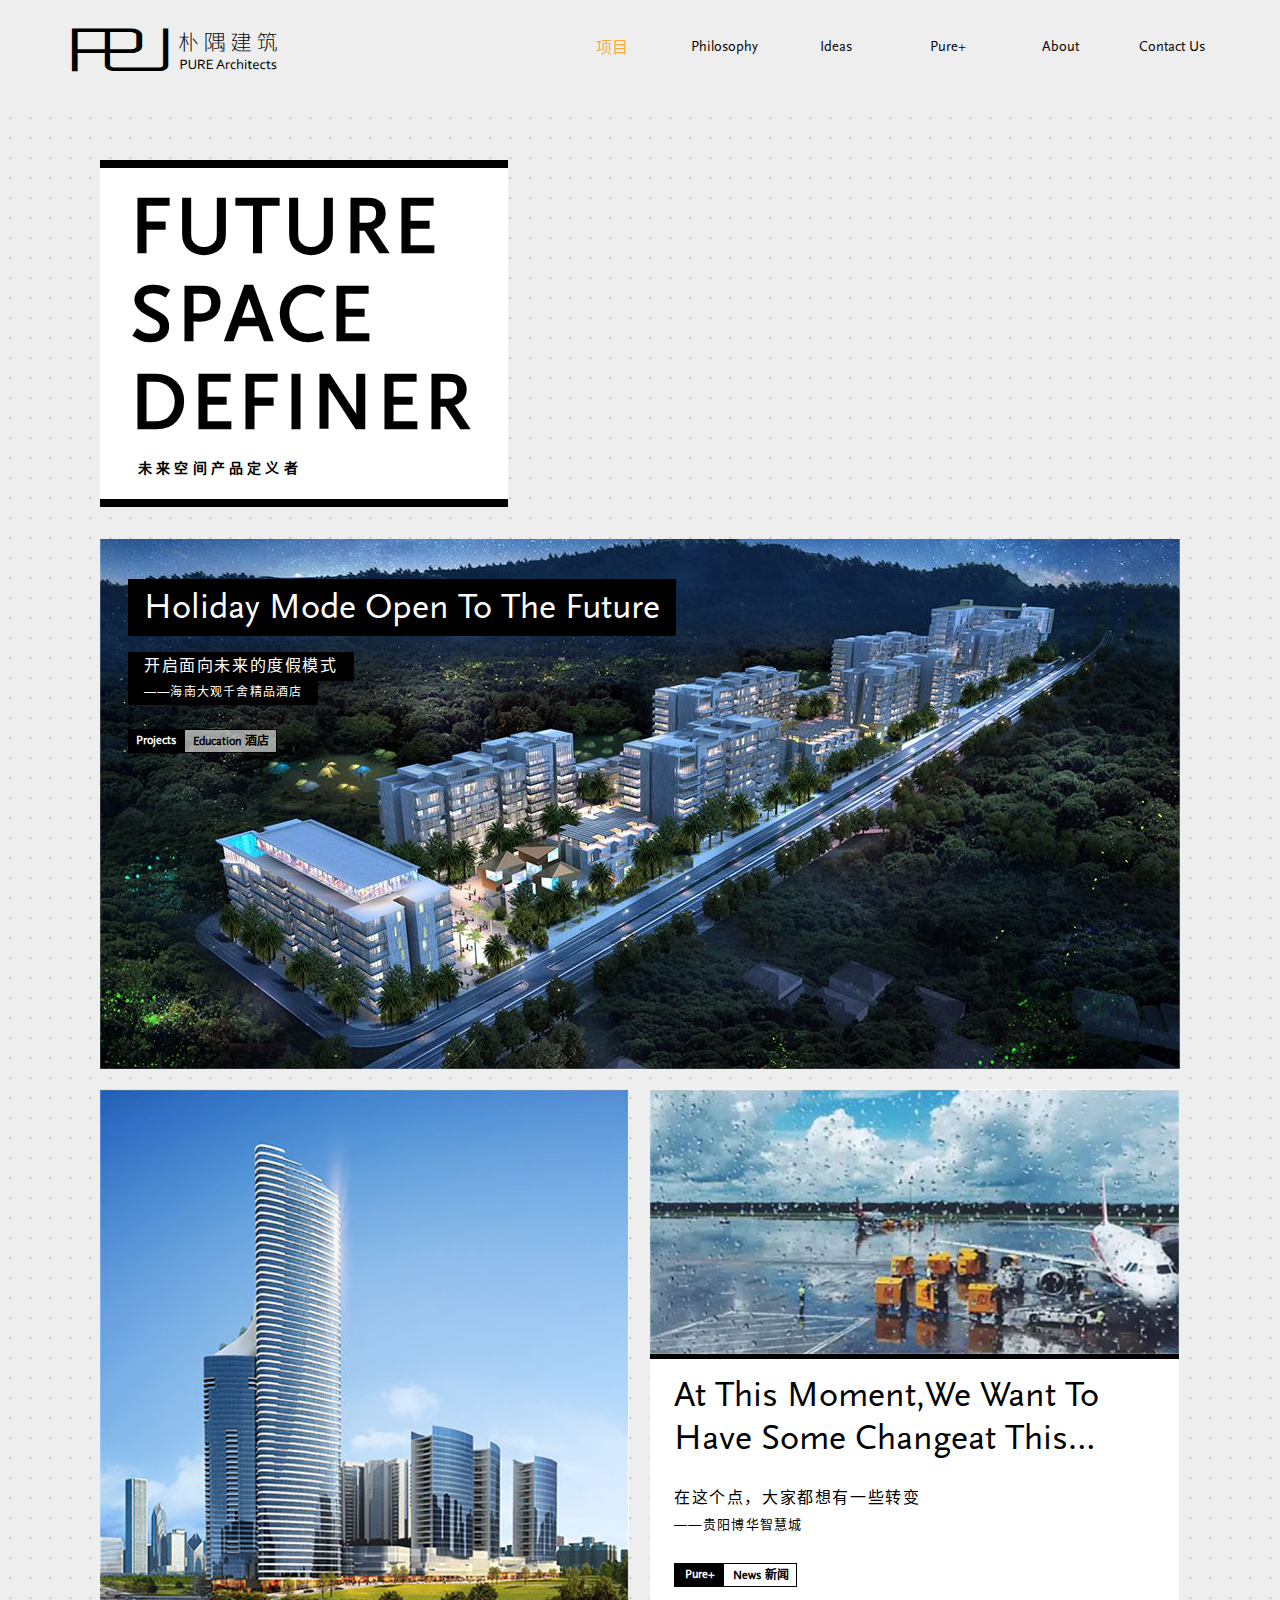
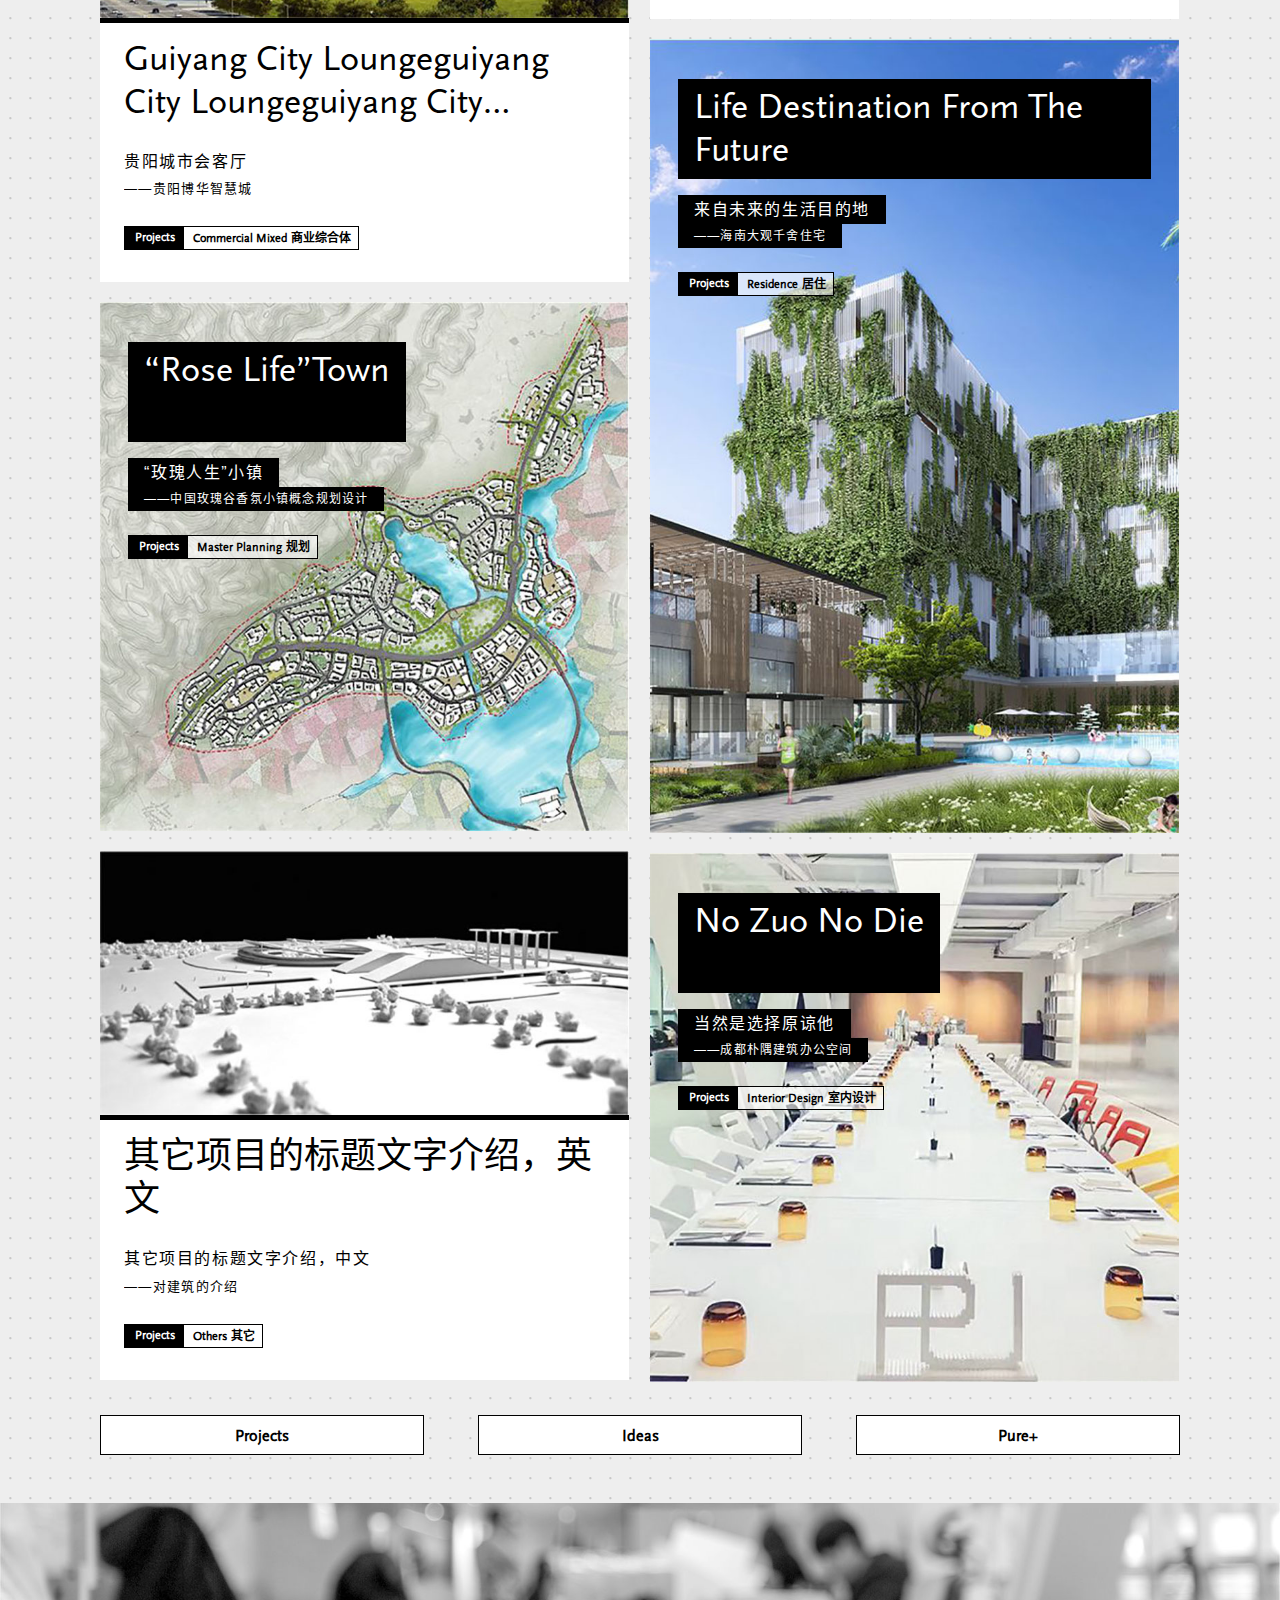
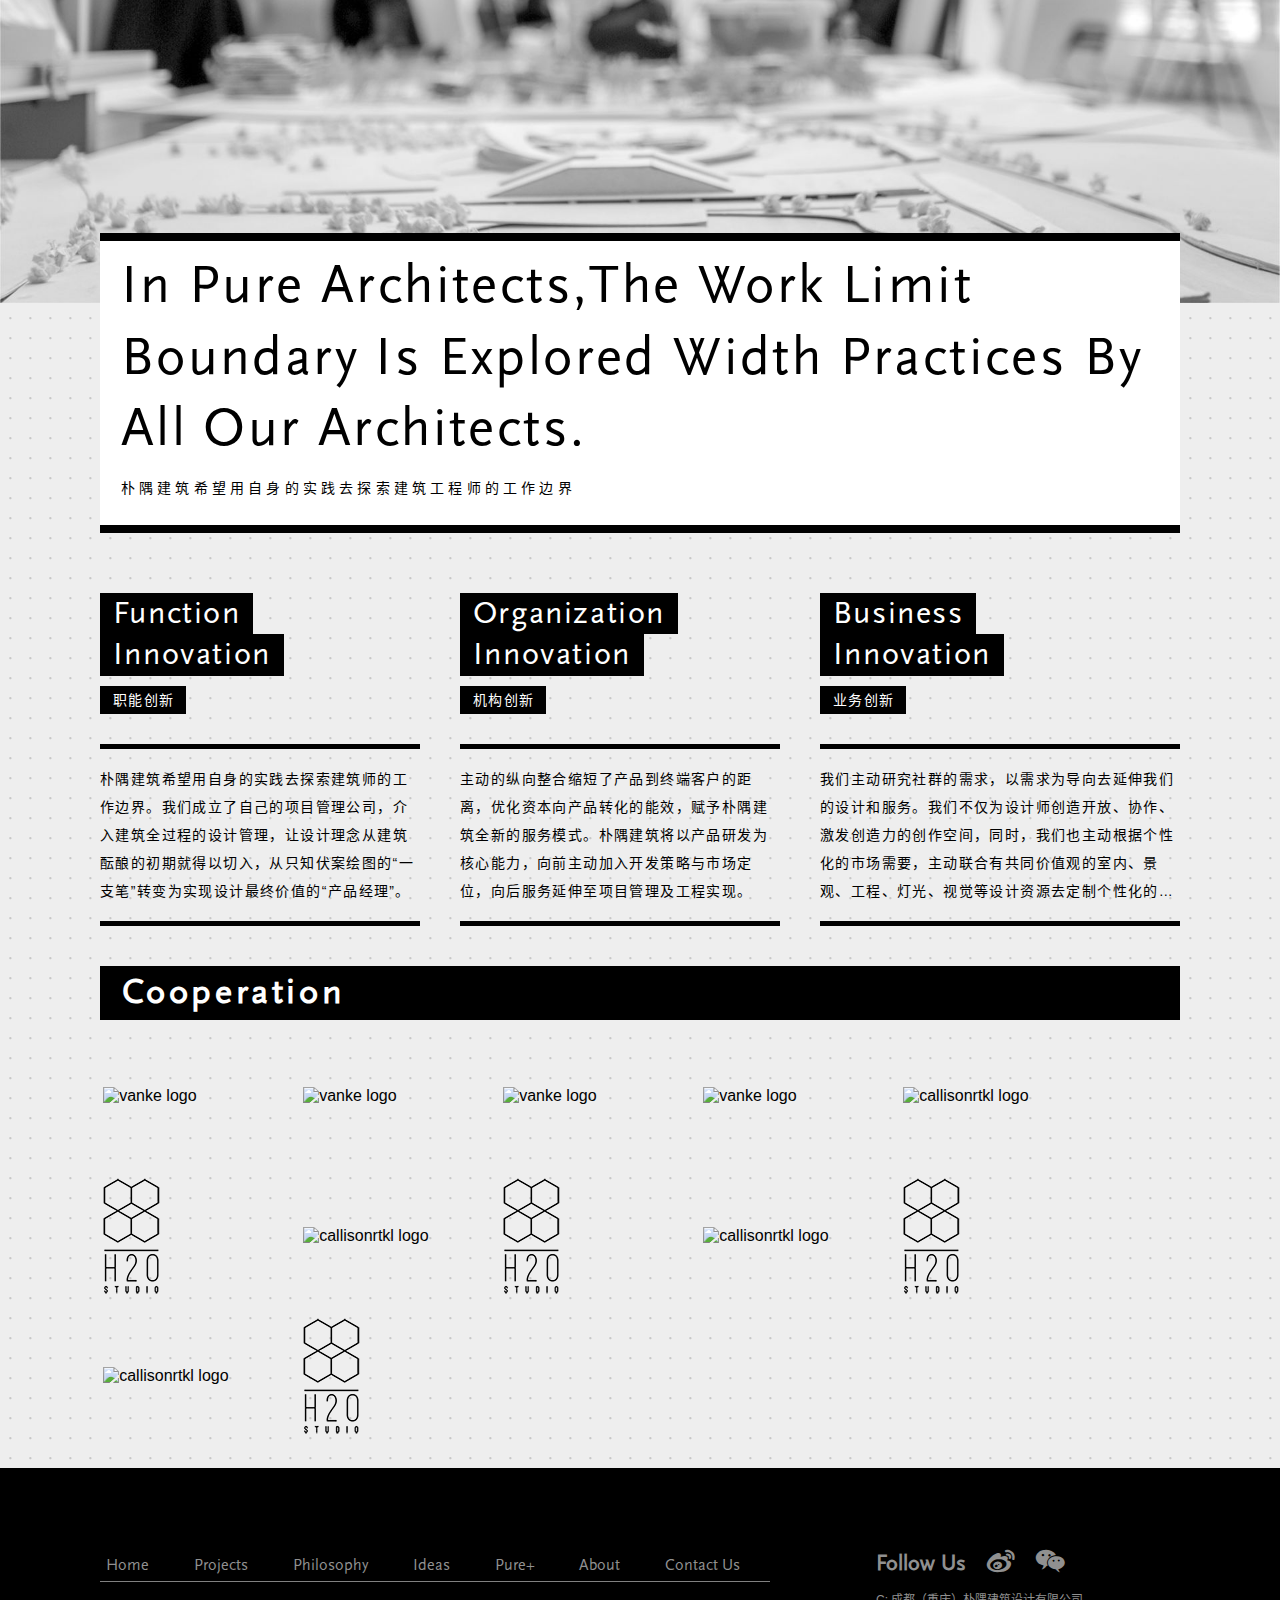
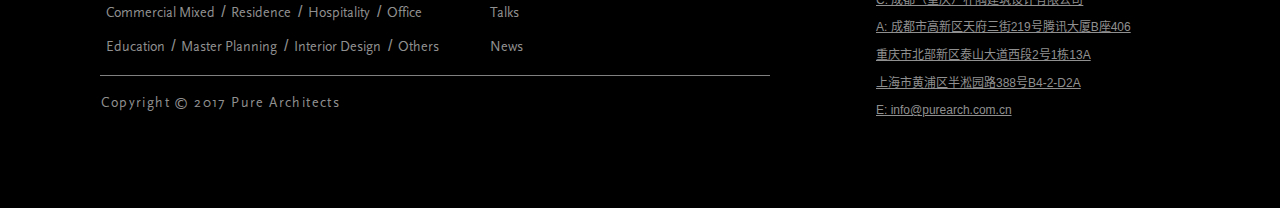
==== commit 985b1928: "调整各个页面的banner图及其它图片高度计算方式" ====
--- a/index.html
+++ b/index.html
@@ -137,15 +137,6 @@
                     </h2>
                 </div>
             </div>
-            <!--<div class="home-banner">
-                <img src="images/home-banner.jpg" alt="朴隅建筑首页banner" class="object-fit">
-                <div class="future-space-definer">
-                    <h2>
-                        <span class="en">future space definer</span>
-                        <span class="cn">未来空间产品定义者</span>
-                    </h2>
-                </div>
-            </div>-->
             <!--下面有三种切换模式，项目(projects)、创意(ideas)、朴隅(pure+)-->
             <div class="projects">
                 <!--未来的度假模式-->
@@ -627,32 +618,36 @@
         <script src="scripts/jquery.dotdotdot.js"></script>
         <script src="scripts/puyu.js"></script>
         <script>
+            // 计算视频的高度
+            function setHeight() {
+                var $width = $(window).outerWidth();
+                var videoHeight = $(".home-media").find("video").outerHeight();
+                var videoTextHeight = $(".home-media").find(".future-space-definer").outerHeight();
+                if ($width >= 1200) {
+                    $(".home-media").height(videoHeight + videoTextHeight - 90);
+                }
+                else if ($width >= 992) {
+                    $(".home-media").height(videoHeight + videoTextHeight - 70);
+                }
+                else if ($width >= 768) {
+                    $(".home-media").height(videoHeight + videoTextHeight - 50);
+                }
+                else {
+                    $(".home-media").height("auto");
+                }
+            }
+            // 在图片或视频加载完后才计算高度
+            window.onload = function () {
+                setHeight();
+            };
+            $(window).resize(function () {
+                setHeight();
+            });
             $(function(){
-                setHeight();
-                $(window).resize(function () {
-                    setHeight();
-                });
-
-                function setHeight() {
-                    var insideLen = $(".home-inside").length;
-                    for (var i = 0; i < insideLen; i++) {
-                        $($(".home-inside").get(i)).height($($(".home-inside").get(i)).find("img").outerHeight());
-                    }
-
-                    if (!($(window).outerWidth() < 768)) {
-                        if ($(".home-media")) {
-                            var videoHeight = $(".home-media").find("video").outerHeight();
-                            var videoTextHeight = $(".home-media").find(".future-space-definer").outerHeight();
-                            $(".home-media").height(videoHeight + videoTextHeight - 90);
-                        }
-                        if ($(".home-banner")) {
-                            var imgHeight = $(".home-banner").find("img").outerHeight();
-                            var imgTextHeight = $(".home-banner").find(".future-space-definer").outerHeight();
-                            $(".home-media").height(imgHeight + imgTextHeight - 90);
-                        }
-                    }
+                var insideLen = $(".home-inside").length;
+                for (var i = 0; i < insideLen; i++) {
+                    $($(".home-inside").get(i)).height($($(".home-inside").get(i)).find("img").outerHeight());
                 }
-
                 // 瀑布流布局
                 $(".grid").masonry({
                     itemSelector: ".grid-item"
--- a/styles/puyu.css
+++ b/styles/puyu.css
@@ -153,10 +153,9 @@
   text-decoration: none;
 }
 
-a[href]:empty::before {
+/*a[href]:empty::before {
   content: attr(href);
-}
-
+}*/
 /* ===文本=== */
 abbr[title] {
   border-bottom: none;
@@ -1089,7 +1088,7 @@
 
 @media (min-width: 1200px) {
   .grid {
-    width: 68.85rem;
+    width: 1102px;
   }
   .grid li:hover img {
     transform: scale(1.1, 1.1);
@@ -1097,12 +1096,12 @@
 }
 @media (min-width: 992px) and (max-width: 1199px) {
   .grid {
-    width: 61.8375rem;
+    width: 990px;
   }
 }
 @media (min-width: 768px) and (max-width: 991px) {
   .grid {
-    width: 47.8125rem;
+    width: 765px;
   }
 }
 @media (max-width: 767px) {
@@ -1125,7 +1124,7 @@
 .home-outside .content h2 a {
   color: #000;
   line-height: 1.2em;
-  max-height: 2.8em;
+  height: 2.8em;
   margin-bottom: 1rem;
   font-size: 2.25rem;
   font-weight: normal;
@@ -1235,7 +1234,7 @@
   background-color: #000;
   color: #fff;
   line-height: 1.2em;
-  max-height: 2.8em;
+  height: 2.8em;
   margin-bottom: 1rem;
   font-size: 2.25rem;
   font-weight: normal;
@@ -1679,8 +1678,11 @@
   text-transform: capitalize;
   letter-spacing: .1em;
 }
+.cooperation ul {
+  margin-bottom: -1.25rem;
+}
 .cooperation ul li {
-  margin: .8rem .3rem;
+  margin-bottom: 1.25rem;
   float: left;
 }
 .cooperation ul li a {
@@ -1699,8 +1701,7 @@
   height: auto;
   position: absolute;
   top: 50%;
-  left: 50%;
-  transform: translate(-50%, -50%);
+  transform: translateY(-50%);
 }
 
 @media (min-width: 1200px) {
@@ -1780,6 +1781,9 @@
 }
 #footer .footer-right .follow > a i {
   font-size: 1.5rem;
+}
+#footer .footer-right .follow > a i:hover {
+  color: #fff;
 }
 #footer .footer-right .follow > .weixin {
   display: inline-block;
@@ -3654,9 +3658,9 @@
   margin-right: auto;
   margin-left: auto;
   position: absolute;
-  bottom: 6rem;
+  bottom: 0;
   left: 50%;
-  transform: translate(-50%, 5rem);
+  transform: translateX(-50%);
   color: #000;
   background-color: #fff;
   padding: 2.5rem;
@@ -4628,7 +4632,7 @@
 @media (max-width: 767px) {
   .idea-intro {
     height: auto;
-    margin-bottom: 2rem;
+    margin-bottom: 0;
     position: static;
   }
   .idea-intro img {
@@ -4946,7 +4950,7 @@
 }
 /*===项目===*/
 .project-banner {
-  margin-bottom: 14rem;
+  margin-bottom: 2rem;
   position: relative;
 }
 .project-banner img {
@@ -4957,7 +4961,7 @@
 .project-banner h3 {
   position: absolute;
   left: 24%;
-  bottom: -10rem;
+  bottom: 0;
   width: 76%;
   padding: 1rem 2rem;
   border-top: 0.5rem solid #000;
@@ -4981,13 +4985,9 @@
 }
 
 @media (min-width: 1200px) and (max-width: 1599px) {
-  .project-banner {
-    margin-bottom: 12rem;
-  }
   .project-banner h3 {
     width: 72%;
     left: 28%;
-    bottom: -8rem;
     padding: .8rem 1.6rem;
   }
   .project-banner h3 span:first-of-type {
@@ -5027,11 +5027,7 @@
 }
 
 @media (min-width: 992px) and (max-width: 1199px) {
-  .project-banner {
-    margin-bottom: 10rem;
-  }
   .project-banner h3 {
-    bottom: -6rem;
     padding: .7rem 1.4rem;
   }
   .project-banner h3 span:first-of-type {
@@ -5039,11 +5035,7 @@
   }
 }
 @media (min-width: 768px) and (max-width: 991px) {
-  .project-banner {
-    margin-bottom: 9rem;
-  }
   .project-banner h3 {
-    bottom: -5rem;
     padding: .6rem 1.2rem;
   }
   .project-banner h3 span:first-of-type {
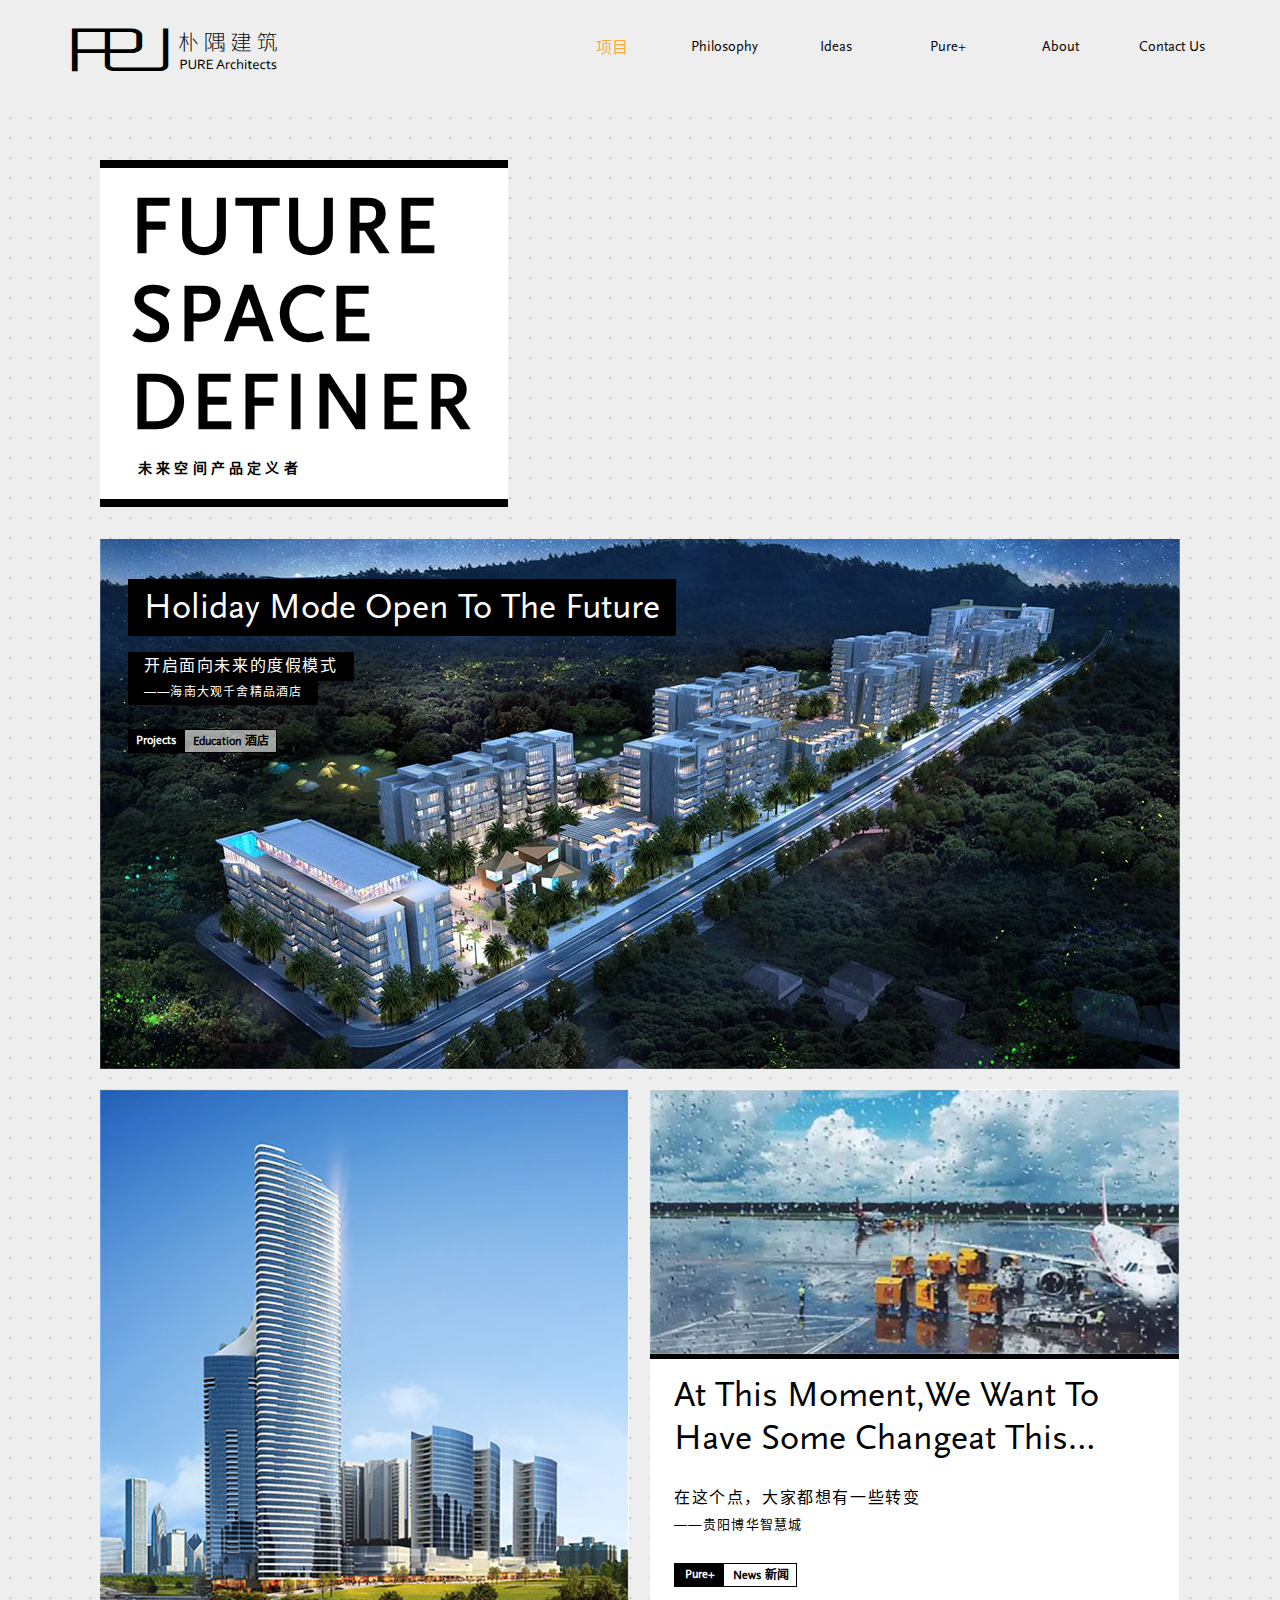
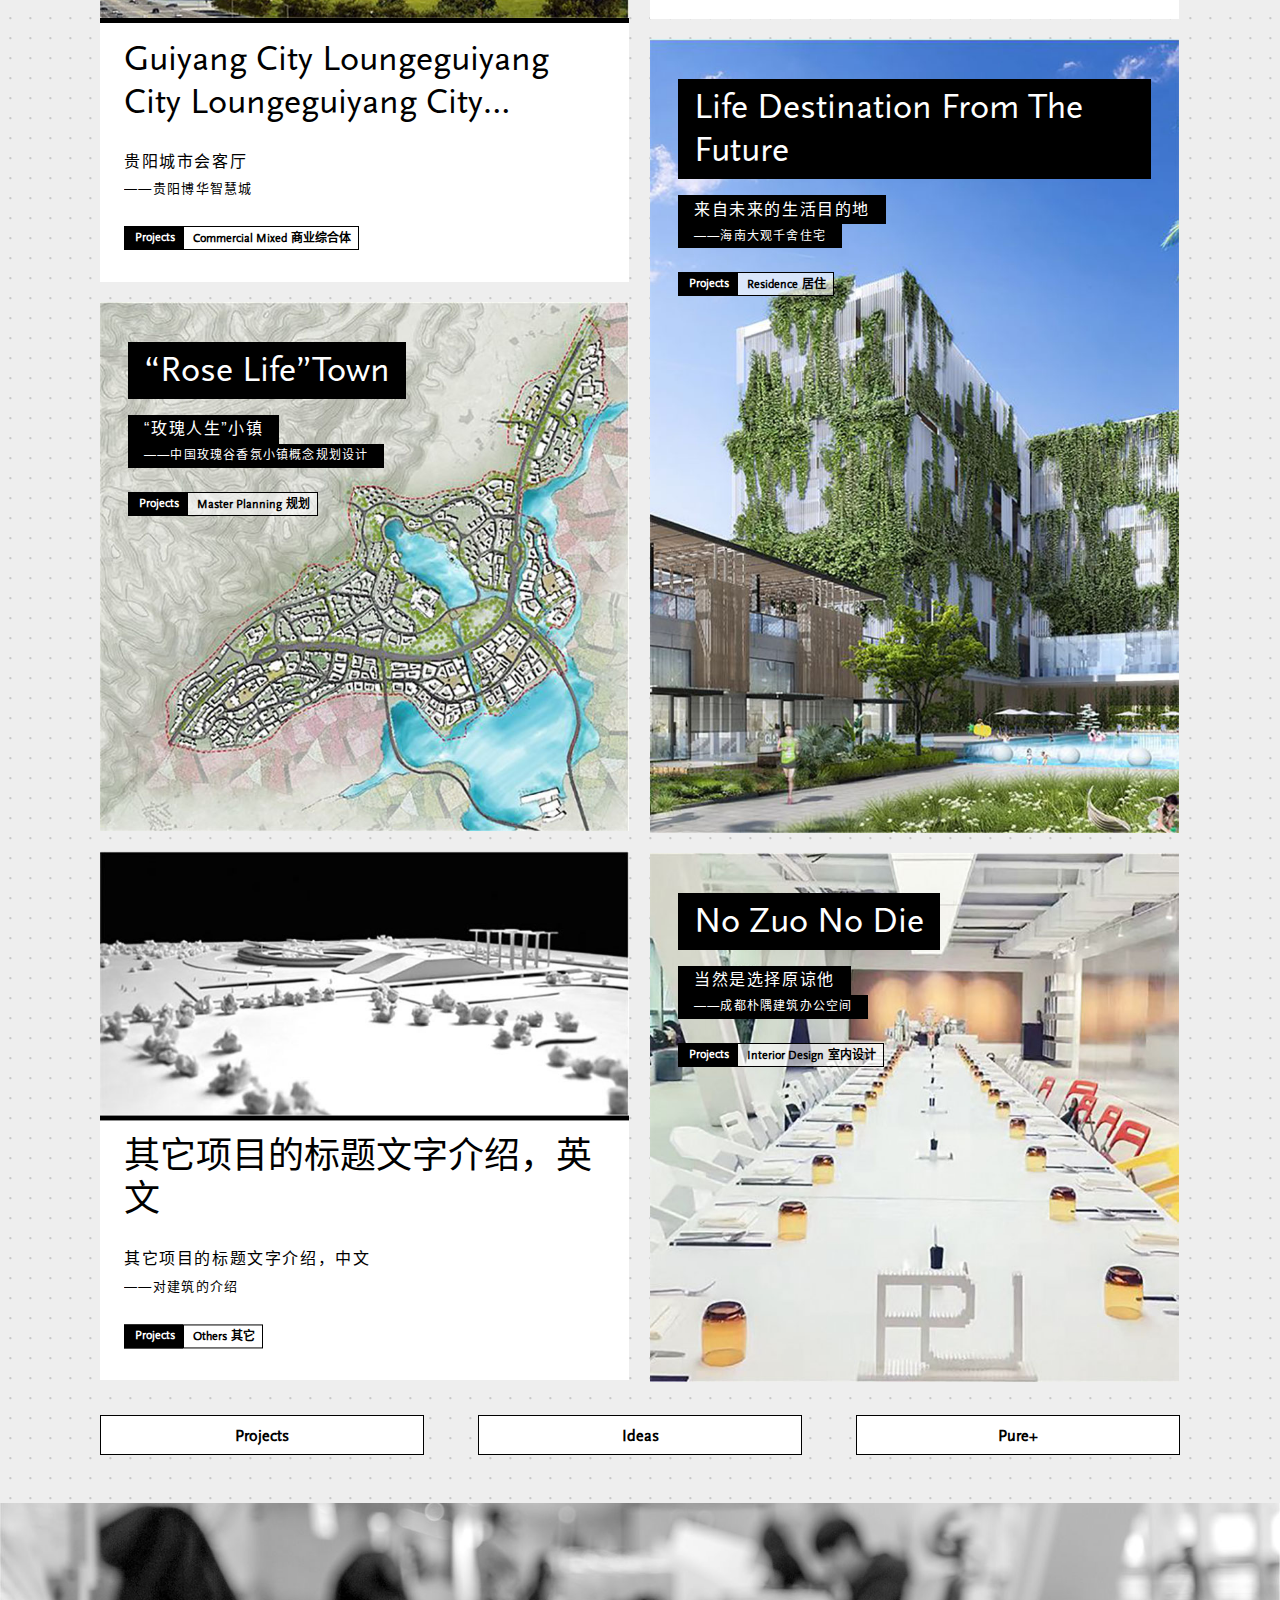
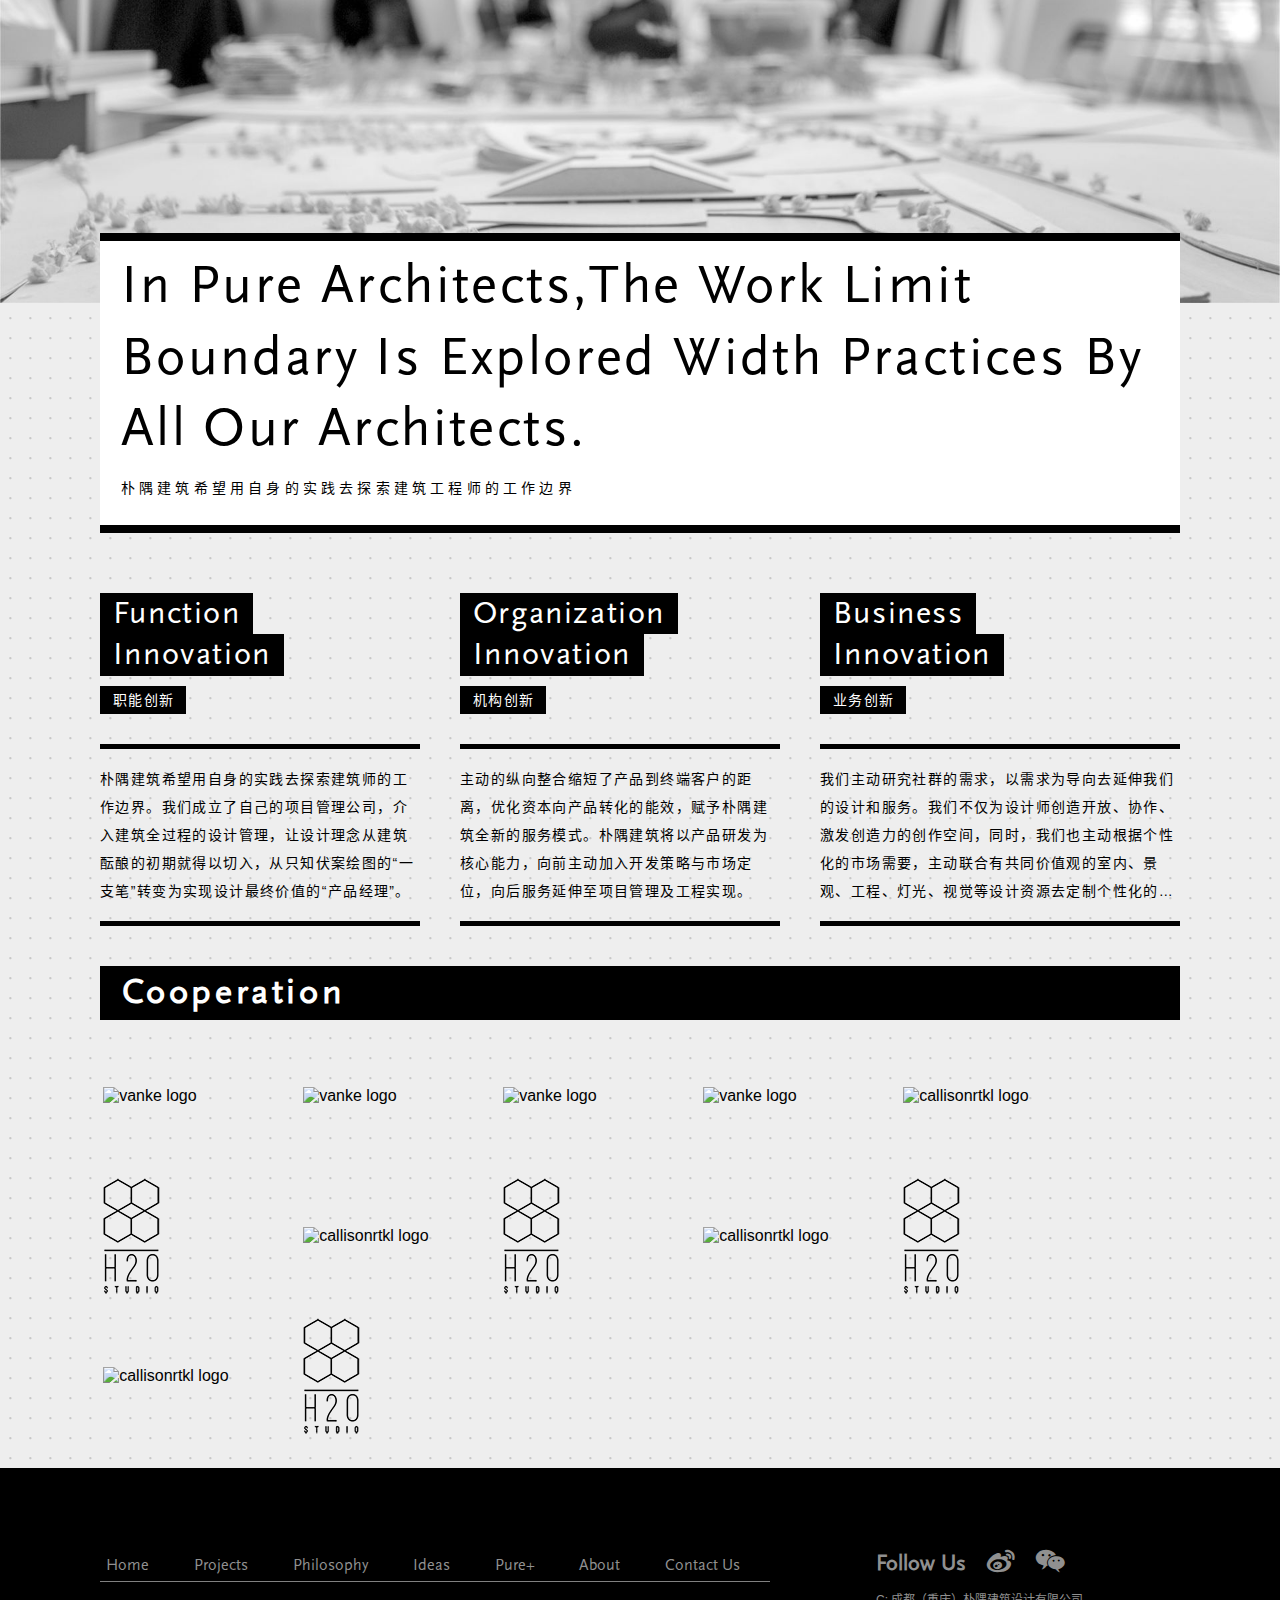
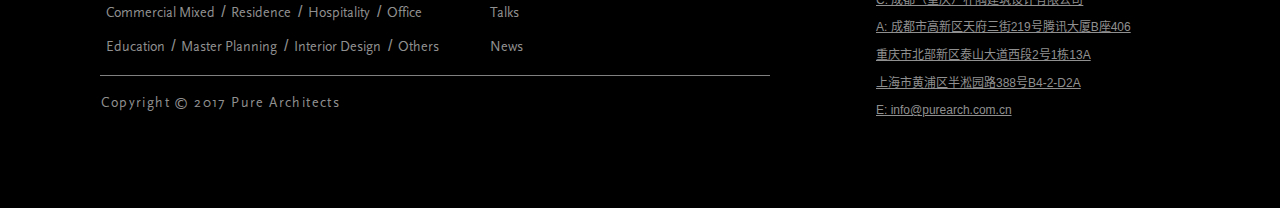
==== commit 8e759683: "给图片加链接调整，并且为其添加放大效果" ====
--- a/index.html
+++ b/index.html
@@ -620,6 +620,14 @@
         <script>
             // 计算视频的高度
             function setHeight() {
+                var insideLen = $(".home-inside").length;
+                for (var i = 0; i < insideLen; i++) {
+                    $($(".home-inside").get(i)).height($($(".home-inside").get(i)).find("img").outerHeight());
+                    // 瀑布流布局
+                    $(".grid").masonry({
+                        itemSelector: ".grid-item"
+                    });
+                }
                 var $width = $(window).outerWidth();
                 var videoHeight = $(".home-media").find("video").outerHeight();
                 var videoTextHeight = $(".home-media").find(".future-space-definer").outerHeight();
@@ -643,16 +651,8 @@
             $(window).resize(function () {
                 setHeight();
             });
-            $(function(){
-                var insideLen = $(".home-inside").length;
-                for (var i = 0; i < insideLen; i++) {
-                    $($(".home-inside").get(i)).height($($(".home-inside").get(i)).find("img").outerHeight());
-                }
-                // 瀑布流布局
-                $(".grid").masonry({
-                    itemSelector: ".grid-item"
-                });
-            });
+            /*$(function(){
+            });*/
         </script>
     </body>
 </html>--- a/styles/puyu.css
+++ b/styles/puyu.css
@@ -350,11 +350,11 @@
 }
 
 /* ===关于浮动=== */
-.clearfix:before, #header:before, .tab:before, .home-innovation:before, .cooperation ul:before, #footer .footer-wrapper:before, #quickNav > ul:before, #quickNav > .quickSubMenu:before, #quickNav > .quickSubMenu ul:before, .map-list:before, .talk-recommend:before, .tab-nav .tab-list:before, .tab-content > ul li:before, .tab-content > ul li .text .time-and-more:before, .talk-details-list li:before, .talk-details-list li .text .source-and-more:before, .team-member ul:before, .partner .partner-list:before, .philosophy-innovation li:before, .idea-show:before, .idea-show .idea-side-right .item-outside:before, .idea-list li:before, .idea-intro .intro .content:before, .idea-details-list li:before, .idea-details-list li .text .source-and-more:before, .all-project:before, .project-list li:before, .project-list li .text .source-and-more:before, .project-intro .intro .content:before, .project-carousel:before, .project-carousel-indicators li:before, .project-classify-list:before {
+.clearfix:before, #header:before, .tab:before, .home-innovation:before, .cooperation ul:before, #footer .footer-wrapper:before, #quickNav > ul:before, #quickNav > .quickSubMenu:before, #quickNav > .quickSubMenu ul:before, .map-list:before, .talk-recommend:before, .tab-nav .tab-list:before, .tab-content > ul li:before, .tab-content > ul li .text .time-and-more:before, .talk-details-list li:before, .team-member ul:before, .partner .partner-list:before, .philosophy-innovation li:before, .idea-show:before, .idea-show .idea-side-right .item-outside:before, .idea-list li:before, .idea-details-list li:before, .idea-details-list li .text .source-and-more:before, .all-project:before, .project-list li:before, .project-list li .text .source-and-more:before, .project-intro .intro .content:before, .project-carousel:before, .project-carousel-indicators li:before, .project-classify-list:before {
   content: "";
   display: table;
 }
-.clearfix:after, #header:after, .tab:after, .home-innovation:after, .cooperation ul:after, #footer .footer-wrapper:after, #quickNav > ul:after, #quickNav > .quickSubMenu:after, #quickNav > .quickSubMenu ul:after, .map-list:after, .talk-recommend:after, .tab-nav .tab-list:after, .tab-content > ul li:after, .tab-content > ul li .text .time-and-more:after, .talk-details-list li:after, .talk-details-list li .text .source-and-more:after, .team-member ul:after, .partner .partner-list:after, .philosophy-innovation li:after, .idea-show:after, .idea-show .idea-side-right .item-outside:after, .idea-list li:after, .idea-intro .intro .content:after, .idea-details-list li:after, .idea-details-list li .text .source-and-more:after, .all-project:after, .project-list li:after, .project-list li .text .source-and-more:after, .project-intro .intro .content:after, .project-carousel:after, .project-carousel-indicators li:after, .project-classify-list:after {
+.clearfix:after, #header:after, .tab:after, .home-innovation:after, .cooperation ul:after, #footer .footer-wrapper:after, #quickNav > ul:after, #quickNav > .quickSubMenu:after, #quickNav > .quickSubMenu ul:after, .map-list:after, .talk-recommend:after, .tab-nav .tab-list:after, .tab-content > ul li:after, .tab-content > ul li .text .time-and-more:after, .talk-details-list li:after, .team-member ul:after, .partner .partner-list:after, .philosophy-innovation li:after, .idea-show:after, .idea-show .idea-side-right .item-outside:after, .idea-list li:after, .idea-details-list li:after, .idea-details-list li .text .source-and-more:after, .all-project:after, .project-list li:after, .project-list li .text .source-and-more:after, .project-intro .intro .content:after, .project-carousel:after, .project-carousel-indicators li:after, .project-classify-list:after {
   content: "";
   display: table;
   clear: both;
@@ -747,6 +747,7 @@
   display: block;
   max-width: 100%;
   height: auto;
+  overflow: hidden;
 }
 
 /*未来空间产品定义者*/
@@ -756,7 +757,7 @@
   position: absolute;
   left: 50%;
   bottom: 0;
-  transform: translate(-50%);
+  transform: translateX(-50%);
   display: block;
   margin-right: auto;
   margin-left: auto;
@@ -865,10 +866,10 @@
   .home-media video {
     z-index: 4;
     display: block;
-    max-width: none;
-    width: 100%;
+    max-width: 100%;
     height: 24.3rem;
     object-fit: cover;
+    overflow: hidden;
   }
 }
 @media (max-width: 767px) {
@@ -1234,7 +1235,7 @@
   background-color: #000;
   color: #fff;
   line-height: 1.2em;
-  height: 2.8em;
+  max-height: 2.8em;
   margin-bottom: 1rem;
   font-size: 2.25rem;
   font-weight: normal;
@@ -1495,10 +1496,10 @@
   }
   .work img {
     display: block;
-    max-width: none;
-    width: 100%;
+    max-width: 100%;
     height: 18rem;
     object-fit: cover;
+    overflow: hidden;
   }
   .work h2 {
     position: static;
@@ -2118,6 +2119,7 @@
   width: 55%;
   height: 100%;
   object-fit: cover;
+  overflow: hidden;
 }
 .talk-recommend > .text {
   background-color: #fff;
@@ -2534,13 +2536,13 @@
 }
 
 @media (min-width: 1200px) {
+  .tab-content > ul li figure:hover img {
+    transform: scale(1.1, 1.1);
+  }
   .tab-content > ul li .text h2 span:first-of-type:hover {
     color: #f7ac3b;
   }
   .tab-content > ul li .text h2 span:last-of-type:hover {
-    color: #f7ac3b;
-  }
-  .tab-content > ul li .text .time-and-more time:hover {
     color: #f7ac3b;
   }
   .tab-content > ul li .text .time-and-more a:hover {
@@ -2755,6 +2757,7 @@
   transition: all 0.6s linear 0s;
 }
 .talk-details-list li .text {
+  position: relative;
   float: right;
   width: 60%;
   height: 100%;
@@ -2793,26 +2796,24 @@
     max-height: 1.5em;
   }
 }
-.talk-details-list li .text .source-and-more .source {
+.talk-details-list li .text .source {
   height: 2rem;
   line-height: 2rem;
   display: block;
   float: left;
   font-size: 1rem;
 }
-.talk-details-list li .text .source-and-more a {
-  display: block;
-  float: right;
-  padding-right: 1.5rem;
-  padding-left: 1.5rem;
-  height: 2rem;
-  line-height: 2rem;
-  text-align: center;
-  color: #000;
-  border: 1px solid;
+.talk-details-list li .text .badge {
+  position: absolute;
+  right: 0;
+  bottom: 0;
+  display: block;
+  padding: .1rem .6rem;
+  background-color: #000;
+  color: #fff;
   font-size: 1rem;
   font-weight: lighter;
-  transition: all 0.4s linear 0s;
+  text-transform: uppercase;
 }
 
 @media (min-width: 1200px) {
@@ -2850,10 +2851,6 @@
     color: #f7ac3b;
   }
   .talk-details-list li .text h2 span.cn:hover {
-    color: #f7ac3b;
-  }
-  .talk-details-list li .text .source-and-more a:hover {
-    border-color: #f7ac3b;
     color: #f7ac3b;
   }
 }
@@ -2933,41 +2930,35 @@
   }
 }
 @media (max-width: 767px) {
-  .talk-details-list li .text .source-and-more {
+  .talk-details-list li .text .source {
     display: block;
     margin-right: auto;
     margin-left: auto;
-  }
-}
-@media (max-width: 767px) and (min-width: 1200px) {
-  .talk-details-list li .text .source-and-more {
-    width: 1080px;
-  }
-}
-@media (max-width: 767px) and (min-width: 992px) and (max-width: 1199px) {
-  .talk-details-list li .text .source-and-more {
-    width: 970px;
-  }
-}
-@media (max-width: 767px) and (min-width: 768px) and (max-width: 991px) {
-  .talk-details-list li .text .source-and-more {
-    width: 750px;
-  }
-}
-@media (max-width: 767px) and (max-width: 767px) {
-  .talk-details-list li .text .source-and-more {
-    width: 87.5%;
-  }
-}
-@media (max-width: 767px) {
-  .talk-details-list li .text .source-and-more .source {
     float: none;
     margin-bottom: .5rem;
   }
-  .talk-details-list li .text .source-and-more a {
-    float: none;
-  }
-}
+}
+@media (max-width: 767px) and (min-width: 1200px) {
+  .talk-details-list li .text .source {
+    width: 1080px;
+  }
+}
+@media (max-width: 767px) and (min-width: 992px) and (max-width: 1199px) {
+  .talk-details-list li .text .source {
+    width: 970px;
+  }
+}
+@media (max-width: 767px) and (min-width: 768px) and (max-width: 991px) {
+  .talk-details-list li .text .source {
+    width: 750px;
+  }
+}
+@media (max-width: 767px) and (max-width: 767px) {
+  .talk-details-list li .text .source {
+    width: 87.5%;
+  }
+}
+
 /*===关于我们===*/
 /*轮播 start*/
 .about-carousel {
@@ -3002,10 +2993,10 @@
   .about-carousel-inner > .item > img,
   .about-carousel-inner > .item > a > img {
     display: block;
-    max-width: none;
-    width: 100%;
+    max-width: 100%;
     height: 24.3rem;
     object-fit: cover;
+    overflow: hidden;
   }
 }
 @media all and (transform-3d), (-webkit-transform-3d) {
@@ -3323,8 +3314,7 @@
   }
   .team img {
     display: block;
-    max-width: none;
-    width: 100%;
+    max-width: 100%;
     height: 16.8rem;
     overflow: hidden;
     object-fit: cover;
@@ -3730,10 +3720,10 @@
   }
   .philosophy-banner img {
     display: block;
-    max-width: none;
-    width: 100%;
+    max-width: 100%;
     height: 27.5rem;
     object-fit: cover;
+    overflow: hidden;
   }
   .philosophy-banner .future-space-definer {
     width: 100%;
@@ -4048,9 +4038,10 @@
 }
 .idea-show .idea-side-right .item-inside > figure img {
   display: block;
-  width: 100%;
+  max-width: 100%;
   height: 100%;
   object-fit: cover;
+  overflow: hidden;
   transition: all 0.6s linear 0s;
 }
 .idea-show .idea-side-right .item-inside .content {
@@ -4355,11 +4346,20 @@
   height: 22.5rem;
   margin-bottom: 1rem;
 }
-.idea-list li img {
+.idea-list li figure {
   float: left;
   display: block;
   width: 60%;
   height: 100%;
+}
+.idea-list li figure a {
+  display: block;
+}
+.idea-list li figure a img {
+  display: block;
+  width: 100%;
+  height: 100%;
+  transition: all 0.6s linear 0s;
 }
 .idea-list li .text {
   float: left;
@@ -4381,11 +4381,13 @@
   line-height: 1.2em;
   max-height: 3.6em;
   margin-bottom: .5em;
+  transition: all 0.4s linear 0s;
 }
 .idea-list li .text h3 .cn {
   font-size: 1rem;
   line-height: 2;
   letter-spacing: .1em;
+  transition: all 0.4s linear 0s;
 }
 .idea-list li .text p {
   font-size: .875rem;
@@ -4398,11 +4400,7 @@
   padding: .3rem 1rem;
   color: #000;
   border: 1px solid;
-  transition: all 0.3s linear 0s;
-}
-.idea-list li .text .learn-more:hover {
-  color: #f7ac3b;
-  border-color: #f7ac3b;
+  transition: all 0.4s linear 0s;
 }
 .idea-list .more {
   width: 100%;
@@ -4414,13 +4412,25 @@
   border: 2px solid;
   cursor: pointer;
   font-size: 2rem;
-  transition: all 0.3s linear 0s;
-}
-.idea-list .more:hover {
-  color: #f7ac3b;
-  border-color: #f7ac3b;
-}
-
+  transition: all 0.4s linear 0s;
+}
+
+@media (min-width: 1200px) {
+  .idea-list li figure:hover img {
+    transform: scale(1.1, 1.1);
+  }
+  .idea-list li .text h3 span:hover {
+    color: #f7ac3b;
+  }
+  .idea-list li .text .learn-more:hover {
+    color: #f7ac3b;
+    border-color: #f7ac3b;
+  }
+  .idea-list .more:hover {
+    color: #f7ac3b;
+    border-color: #f7ac3b;
+  }
+}
 @media (min-width: 992px) and (max-width: 1199px) {
   .idea-list li {
     height: 18rem;
@@ -4461,9 +4471,11 @@
     height: auto;
     margin-bottom: 0;
   }
-  .idea-list li img {
+  .idea-list li figure {
     float: none;
-    width: auto;
+    width: 100%;
+  }
+  .idea-list li figure img {
     max-width: 100%;
     height: auto;
     margin-right: auto;
@@ -4528,6 +4540,7 @@
   padding: 2.5rem 2rem 2rem 0;
   border-top: 5px solid #000;
   background-color: #fff;
+  font-size: 0;
 }
 @media (min-width: 1200px) {
   .idea-intro .intro {
@@ -4560,11 +4573,7 @@
   margin-bottom: 1em;
   text-transform: capitalize;
 }
-.idea-intro .intro .content .sidebar-left {
-  float: left;
-  width: 35%;
-}
-.idea-intro .intro .content .sidebar-left h3.cn {
+.idea-intro .intro h3.cn {
   display: inline-block;
   font-size: 1rem;
   background-color: #000;
@@ -4574,7 +4583,7 @@
   line-height: 2;
   letter-spacing: .1em;
 }
-.idea-intro .intro .content .sidebar-left p {
+.idea-intro .intro p {
   display: inline-block;
   font-size: .875rem;
   line-height: 2;
@@ -4584,25 +4593,12 @@
   background-color: #000;
   color: #fff;
 }
-.idea-intro .intro .content .sidebar-left .customer-info {
-  color: #000;
-  margin-top: 1rem;
-  padding-left: 1rem;
-}
-.idea-intro .intro .content .sidebar-left .customer-info span {
-  display: block;
-  font-size: .875rem;
-  line-height: 2;
-  letter-spacing: .1em;
-  margin-bottom: .4em;
-}
-.idea-intro .intro .content .sidebar-right {
-  float: right;
-  width: 55%;
+.idea-intro .intro .info {
   color: #000;
   font-size: .875rem;
   line-height: 2;
   letter-spacing: .1em;
+  padding: 1rem 0 1rem 1rem;
 }
 
 @media (min-width: 1200px) and (max-width: 1599px) {
@@ -4636,10 +4632,11 @@
     position: static;
   }
   .idea-intro img {
-    max-width: none;
-    width: 100%;
+    display: block;
+    max-width: 100%;
     height: 10.5rem;
     object-fit: cover;
+    overflow: hidden;
   }
   .idea-intro .intro {
     width: 100%;
@@ -5050,10 +5047,11 @@
     position: static;
   }
   .project-banner img {
-    max-width: none;
+    display: block;
+    max-width: 100%;
     height: 14.625rem;
-    width: 100%;
     object-fit: cover;
+    overflow: hidden;
   }
   .project-banner h3 {
     position: static;
@@ -5672,6 +5670,9 @@
   }
 }
 @media (min-width: 1200px) {
+  .project-list li figure:hover img {
+    transform: scale(1.1, 1.1);
+  }
   .project-list li .text h2 span.en:hover {
     color: #f7ac3b;
   }
@@ -5919,10 +5920,10 @@
   }
   .project-intro img {
     display: block;
-    width: 100%;
-    max-width: none;
+    max-width: 100%;
     height: auto;
     object-fit: cover;
+    overflow: hidden;
   }
   .project-intro .intro {
     width: 100%;
@@ -6022,10 +6023,11 @@
 }
 .project-carousel-inner > .item > img,
 .project-carousel-inner > .item > a > img {
+  display: block;
+  max-width: 100%;
   object-fit: cover;
-  display: block;
-  width: 100%;
   height: 100%;
+  overflow: hidden;
 }
 
 @media all and (transform-3d), (-webkit-transform-3d) {
@@ -6251,6 +6253,7 @@
     max-width: 100%;
     width: auto;
     height: auto;
+    overflow: hidden;
   }
 
   .project-carousel .info {
@@ -6620,35 +6623,36 @@
 }
 /*===访谈内页===*/
 .talk-details-banner {
-  margin-bottom: 100px;
   position: relative;
+}
+.talk-details-banner .heading {
   background-color: #000;
-}
-.talk-details-banner .heading {
   padding-top: 2rem;
-  padding-bottom: 90px;
+  padding-bottom: calc(2rem + 110px);
+  color: #fff;
+}
+.talk-details-banner .heading h3 {
   display: block;
   margin-right: auto;
   margin-left: auto;
-  color: #fff;
 }
 @media (min-width: 1200px) {
-  .talk-details-banner .heading {
+  .talk-details-banner .heading h3 {
     width: 1080px;
   }
 }
 @media (min-width: 992px) and (max-width: 1199px) {
-  .talk-details-banner .heading {
+  .talk-details-banner .heading h3 {
     width: 970px;
   }
 }
 @media (min-width: 768px) and (max-width: 991px) {
-  .talk-details-banner .heading {
+  .talk-details-banner .heading h3 {
     width: 750px;
   }
 }
 @media (max-width: 767px) {
-  .talk-details-banner .heading {
+  .talk-details-banner .heading h3 {
     width: 87.5%;
   }
 }
@@ -6669,9 +6673,32 @@
 }
 .talk-details-banner .heading time {
   display: block;
+  margin-right: auto;
+  margin-left: auto;
+  display: block;
   font-size: .875rem;
   margin-top: 1em;
   font-style: italic;
+}
+@media (min-width: 1200px) {
+  .talk-details-banner .heading time {
+    width: 1080px;
+  }
+}
+@media (min-width: 992px) and (max-width: 1199px) {
+  .talk-details-banner .heading time {
+    width: 970px;
+  }
+}
+@media (min-width: 768px) and (max-width: 991px) {
+  .talk-details-banner .heading time {
+    width: 750px;
+  }
+}
+@media (max-width: 767px) {
+  .talk-details-banner .heading time {
+    width: 87.5%;
+  }
 }
 .talk-details-banner .video,
 .talk-details-banner img {
@@ -6681,7 +6708,7 @@
   margin-left: auto;
   height: auto;
   position: absolute;
-  bottom: -100px;
+  bottom: 0;
   left: 50%;
   transform: translateX(-50%);
 }
@@ -6714,12 +6741,18 @@
 }
 
 @media (min-width: 992px) and (max-width: 1199px) {
+  .talk-details-banner .heading {
+    padding-bottom: calc(2rem + 90px);
+  }
   .talk-details-banner .heading h3 span.en {
     font-size: 2.5rem;
     line-height: 1.2;
   }
 }
 @media (min-width: 768px) and (max-width: 991px) {
+  .talk-details-banner .heading {
+    padding-bottom: calc(2rem + 70px);
+  }
   .talk-details-banner .heading h3 span.en {
     font-size: 2rem;
     line-height: 1.3;
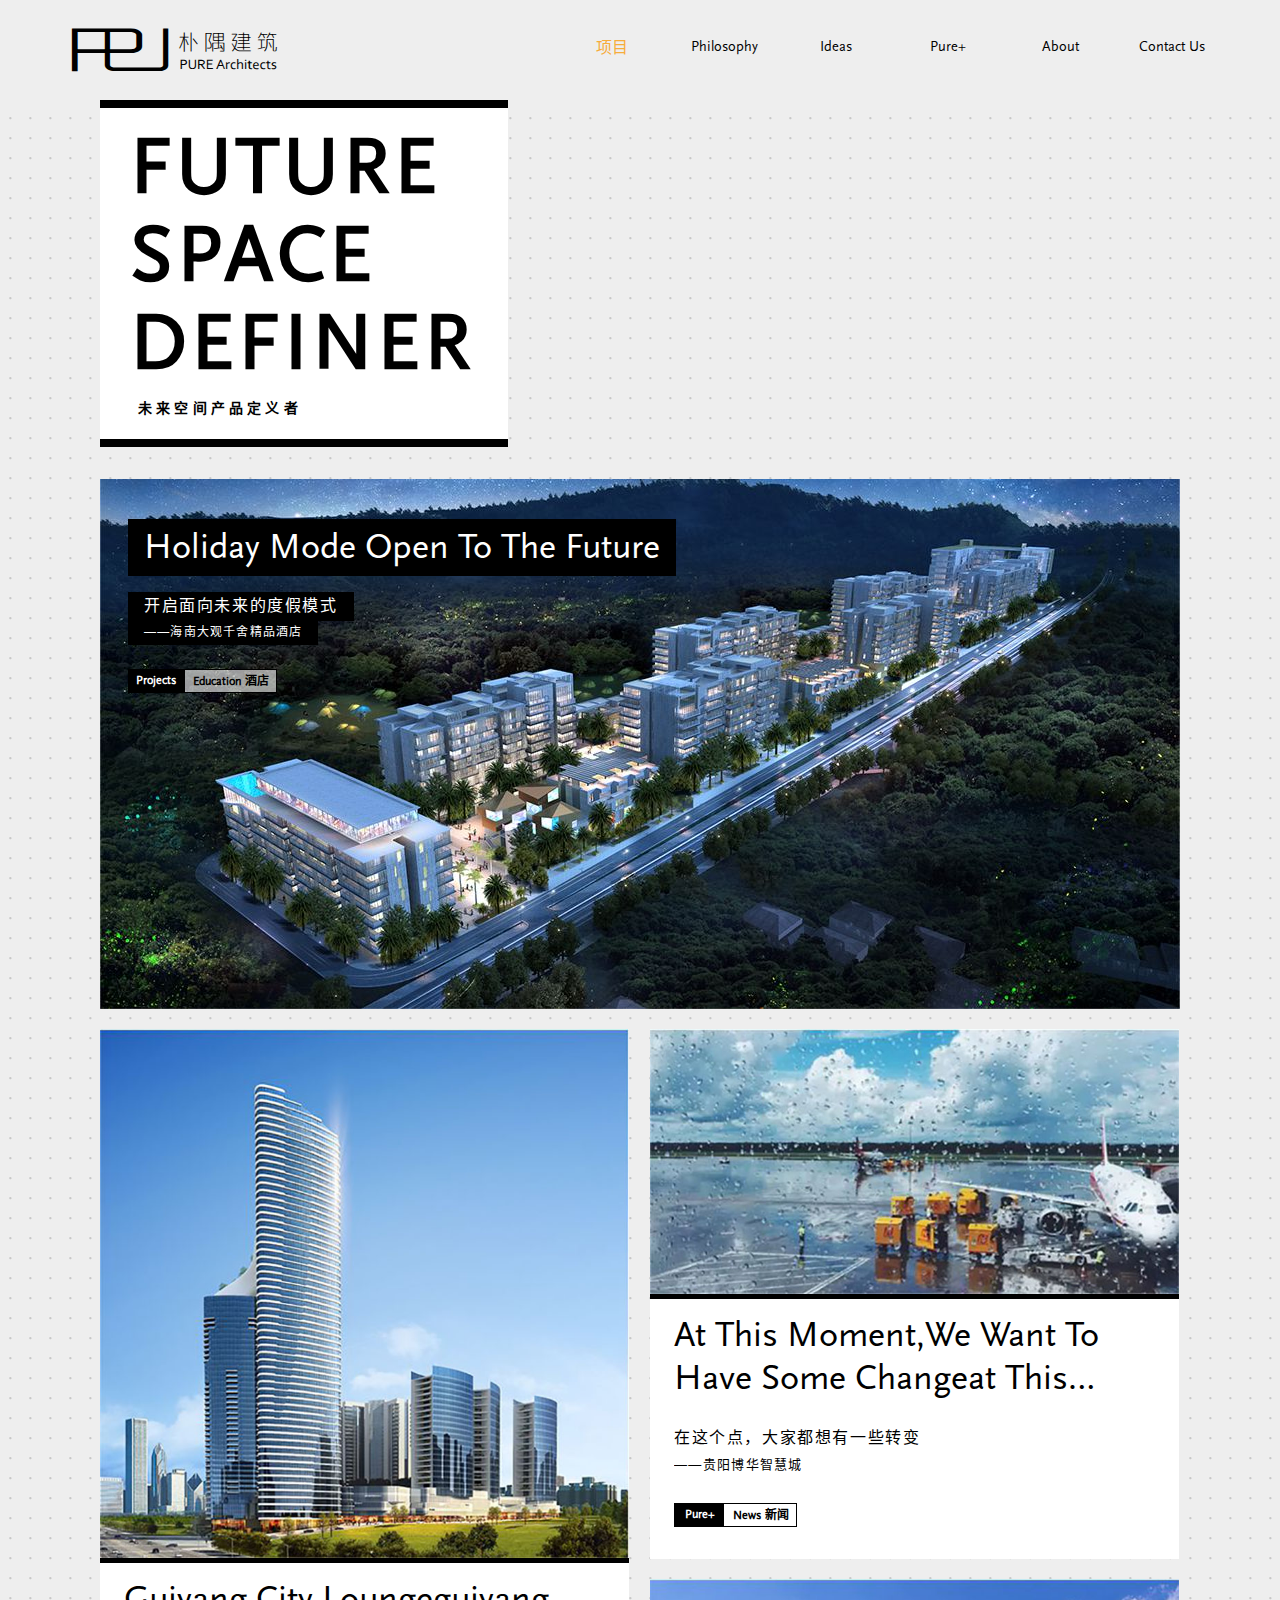
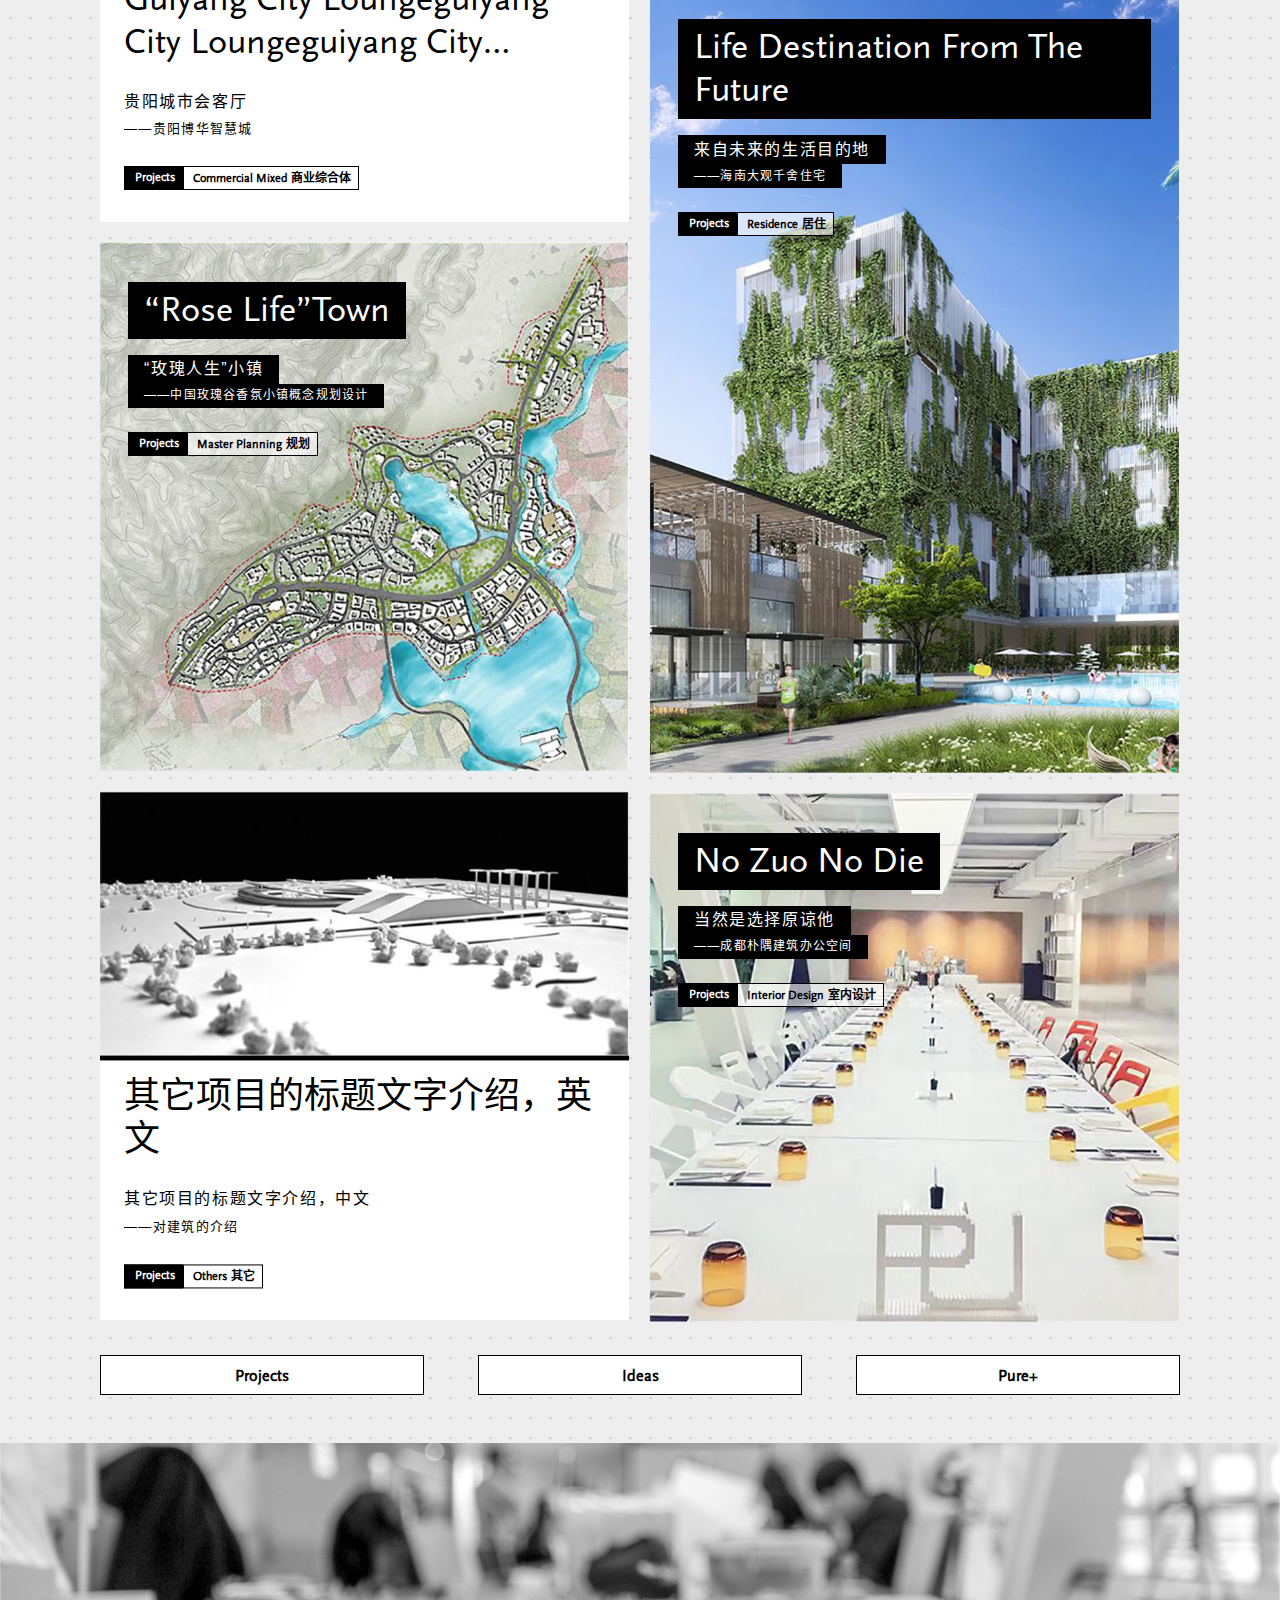
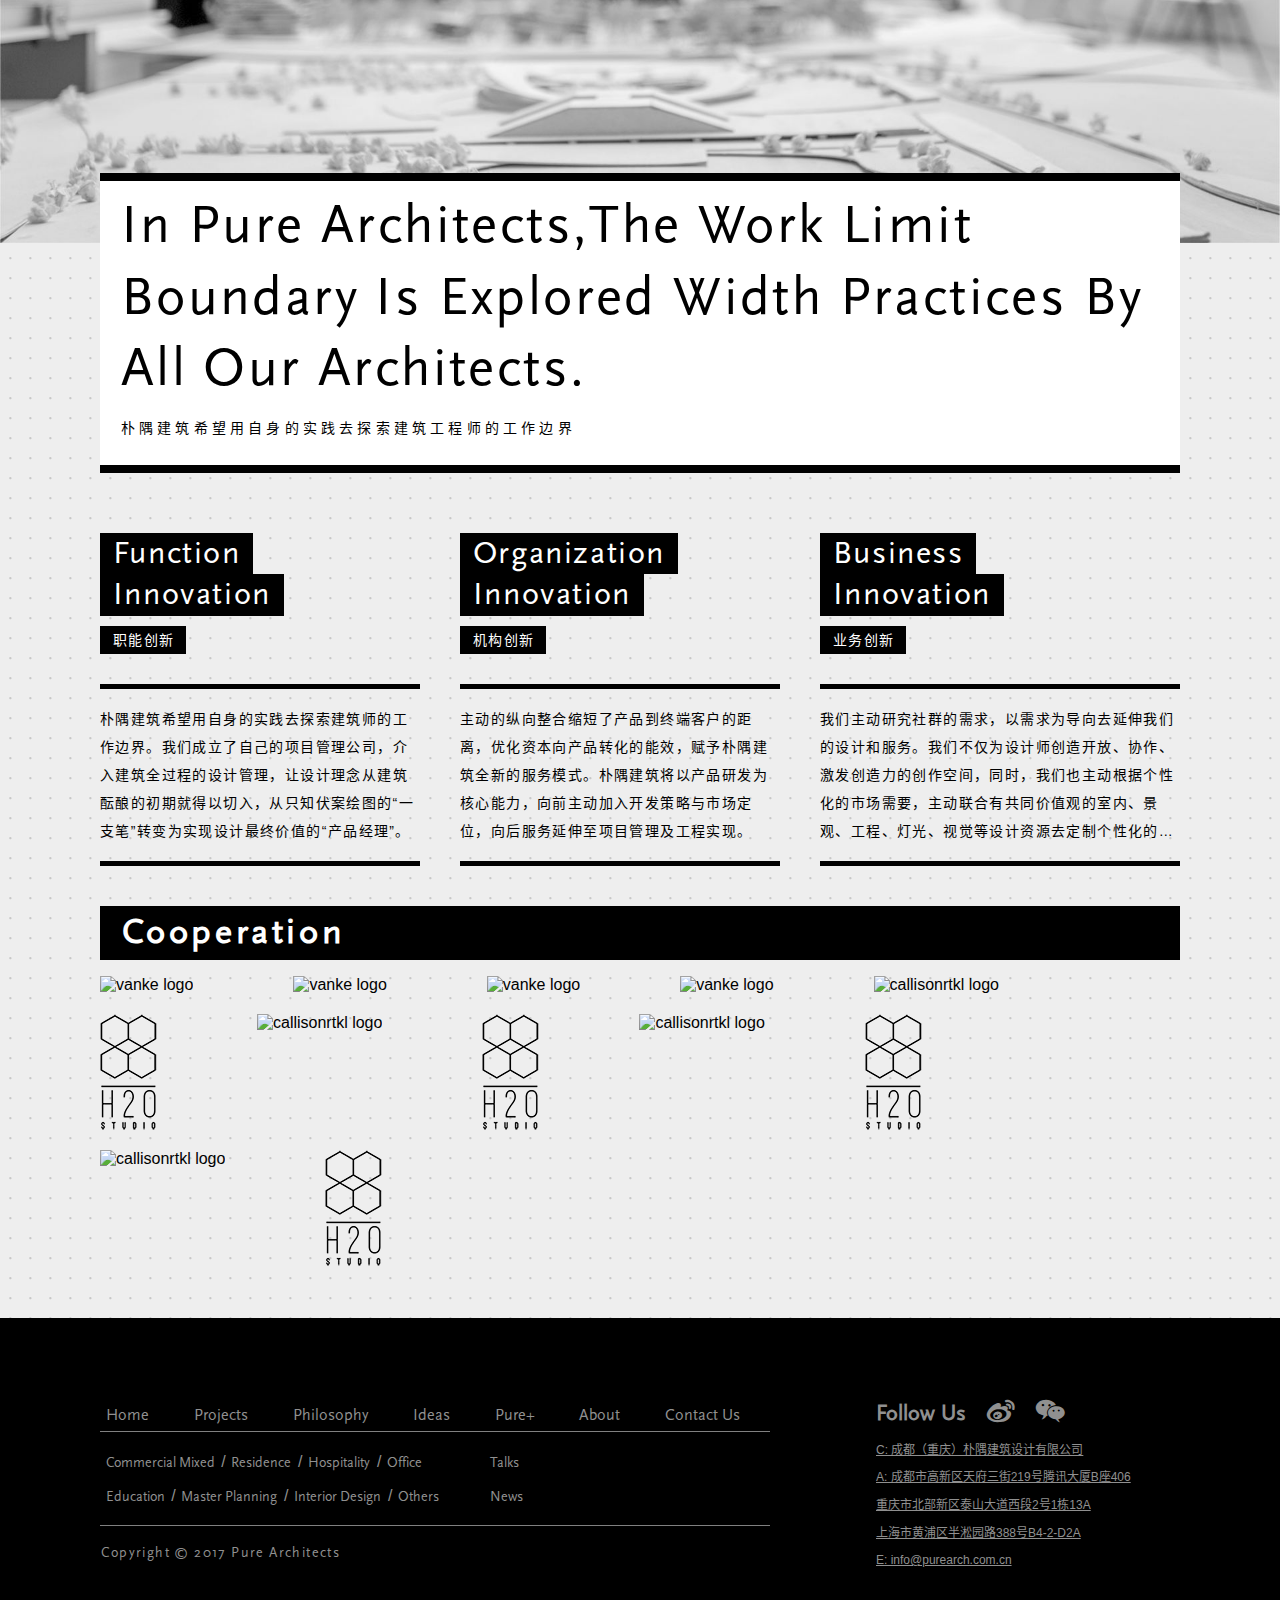
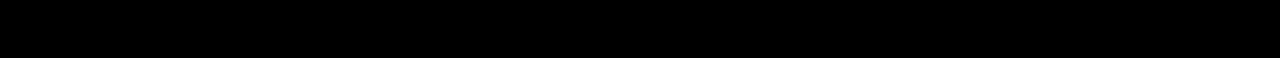
==== commit c655a02a: "调整由于服务端视频外添加其它标签布局错乱的问题" ====
--- a/index.html
+++ b/index.html
@@ -632,13 +632,13 @@
                 var videoHeight = $(".home-media").find("video").outerHeight();
                 var videoTextHeight = $(".home-media").find(".future-space-definer").outerHeight();
                 if ($width >= 1200) {
-                    $(".home-media").height(videoHeight + videoTextHeight - 90);
+                    $(".home-media").height(videoHeight + videoTextHeight - 150);
                 }
                 else if ($width >= 992) {
-                    $(".home-media").height(videoHeight + videoTextHeight - 70);
+                    $(".home-media").height(videoHeight + videoTextHeight - 120);
                 }
                 else if ($width >= 768) {
-                    $(".home-media").height(videoHeight + videoTextHeight - 50);
+                    $(".home-media").height(videoHeight + videoTextHeight - 90);
                 }
                 else {
                     $(".home-media").height("auto");
--- a/styles/puyu.css
+++ b/styles/puyu.css
@@ -383,7 +383,7 @@
   opacity: .8;
 }
 
-.home-outside .content h3 span, .home-inside .content h3 span, .talk-recommend > .text h2 span.cn, .about-heading span:last-of-type, .idea-show .idea-sidebar-left h2 span.cn, .idea-show .idea-side-right .item-outside .content h3 span.cn, .project-carousel .info h3 span.cn {
+.home-outside .content h3 span, .home-inside .content h3 span, .talk-recommend > .text h2 span.cn, .about-heading span:last-of-type, .idea-show .idea-sidebar-left h2 span.cn, .idea-show .idea-side-right .item-outside .content h3 span.cn, .idea-show .idea-side-right .item-outside .content p, .project-carousel .info h3 span.cn {
   overflow: hidden;
   text-overflow: ellipsis;
   white-space: nowrap;
@@ -413,9 +413,9 @@
 /*===矢量图标字体===*/
 @font-face {
   font-family: "iconfont";
-  src: url("../fonts/iconfont.eot?t=1505180876574");
+  src: url("../fonts/iconfont.eot?t=1507811847829");
   /* IE9*/
-  src: url("../fonts/iconfont.eot?t=1505180876574#iefix") format("embedded-opentype"), url("../fonts/iconfont.ttf?t=1505180876574") format("truetype"), url("../fonts/iconfont.svg?t=1505180876574#iconfont") format("svg");
+  src: url("../fonts/iconfont.eot?t=1507811847829#iefix") format("embedded-opentype"), url("../fonts/iconfont.ttf?t=1507811847829") format("truetype"), url("../fonts/iconfont.svg?t=1507811847829#iconfont") format("svg");
   /* iOS 4.1- */
 }
 .iconfont {
@@ -450,16 +450,16 @@
   content: "\e607";
 }
 
+.icon-chengdumap:before {
+  content: "\e60d";
+}
+
 .icon-chongqingmap:before {
-  content: "\e608";
-}
-
-.icon-chengdumap:before {
-  content: "\e609";
+  content: "\e60e";
 }
 
 .icon-shanghaimap:before {
-  content: "\e60a";
+  content: "\e60f";
 }
 
 /*===英文字体===*/
@@ -641,7 +641,7 @@
 }
 @media (max-width: 1199px) {
   #header {
-    padding-right: 3rem;
+    padding-right: 0;
     padding-left: 3rem;
   }
 
@@ -708,7 +708,8 @@
   #nav > .menu-icon {
     display: block;
     float: right;
-    width: 6.25rem;
+    padding-right: 3rem;
+    padding-left: 3rem;
     height: 6.25rem;
     line-height: 6.25rem;
     text-align: right;
@@ -728,7 +729,8 @@
     top: 5rem;
   }
   #nav > .menu-icon {
-    width: 5rem;
+    padding-right: 3rem;
+    padding-left: 3rem;
     height: 5rem;
     line-height: 5rem;
   }
@@ -1679,30 +1681,16 @@
   text-transform: capitalize;
   letter-spacing: .1em;
 }
-.cooperation ul {
-  margin-bottom: -1.25rem;
-}
 .cooperation ul li {
   margin-bottom: 1.25rem;
+  margin-right: 6.25rem;
   float: left;
 }
 .cooperation ul li a {
   display: block;
-  width: 12.5rem;
-  height: 7.5rem;
-  padding: .2rem;
-  overflow: hidden;
-  position: relative;
 }
 .cooperation ul li a img {
   display: block;
-  max-width: 100%;
-  max-height: 100%;
-  width: auto;
-  height: auto;
-  position: absolute;
-  top: 50%;
-  transform: translateY(-50%);
 }
 
 @media (min-width: 1200px) {
@@ -1710,13 +1698,19 @@
     opacity: .8;
   }
 }
-@media (max-width: 767px) {
-  .cooperation ul li a {
-    display: block;
-    width: 7.8rem;
-    height: 4.62rem;
-  }
-}
+/*@media (max-width: 767px) {
+  .cooperation {
+    ul {
+      li {
+        a {
+          display: block;
+          width: 7.8rem;
+          height: 4.62rem;
+        }
+      }
+    }
+  }
+}*/
 /*底部*/
 #footer {
   margin-top: 2rem;
@@ -2555,7 +2549,7 @@
 }
 @media (min-width: 992px) and (max-width: 1199px) {
   .tab-content > ul li {
-    height: 13.4rem;
+    height: 14.3rem;
   }
   .tab-content > ul li .text {
     padding: 1.4rem 1rem;
@@ -2566,7 +2560,7 @@
 }
 @media (min-width: 768px) and (max-width: 991px) {
   .tab-content > ul li {
-    height: 10.4rem;
+    height: 11.9rem;
   }
   .tab-content > ul li .text {
     padding: 1rem .8rem;
@@ -2856,7 +2850,7 @@
 }
 @media (min-width: 992px) and (max-width: 1199px) {
   .talk-details-list li {
-    height: 13.4rem;
+    height: 14.3rem;
   }
   .talk-details-list li .text {
     padding: 1.4rem 1rem;
@@ -2867,7 +2861,7 @@
 }
 @media (min-width: 768px) and (max-width: 991px) {
   .talk-details-list li {
-    height: 10.4rem;
+    height: 11.9rem;
   }
   .talk-details-list li .text {
     padding: 1rem .8rem;
@@ -4016,11 +4010,15 @@
   background-color: #dedede;
   position: relative;
 }
+.idea-show .idea-side-right .item-outside > figure a {
+  display: block;
+}
 .idea-show .idea-side-right .item-outside > figure img {
   position: absolute;
   top: 50%;
   left: 50%;
   transform: translate(-50%, -50%);
+  transition: all 0.6s linear 0s;
 }
 .idea-show .idea-side-right .item-inside {
   width: 100%;
@@ -4097,6 +4095,9 @@
 }
 
 @media (min-width: 1200px) {
+  .idea-show .idea-side-right .item-outside > figure:hover img {
+    transform: scale(1.1, 1.1) translate(-50%, -50%);
+  }
   .idea-show .idea-side-right .item-outside .content a:hover {
     color: #f7ac3b;
     border-color: #f7ac3b;
@@ -4433,7 +4434,7 @@
 }
 @media (min-width: 992px) and (max-width: 1199px) {
   .idea-list li {
-    height: 18rem;
+    height: 22rem;
   }
   .idea-list li .text {
     padding: 1.5rem 1.5rem 0;
@@ -4449,7 +4450,7 @@
 }
 @media (min-width: 768px) and (max-width: 991px) {
   .idea-list li {
-    height: 15rem;
+    height: 18.2rem;
   }
   .idea-list li .text {
     padding: 1.2rem 1.2rem 0;
@@ -4569,7 +4570,7 @@
   background-color: #000;
   color: #fff;
   padding-right: 1rem;
-  padding-left: 1rem;
+  padding-left: 2rem;
   margin-bottom: 1em;
   text-transform: capitalize;
 }
@@ -4579,7 +4580,7 @@
   background-color: #000;
   color: #fff;
   padding-right: 1rem;
-  padding-left: 1rem;
+  padding-left: 2rem;
   line-height: 2;
   letter-spacing: .1em;
 }
@@ -4589,7 +4590,7 @@
   line-height: 2;
   letter-spacing: .1em;
   padding-right: 1rem;
-  padding-left: 1rem;
+  padding-left: 2rem;
   background-color: #000;
   color: #fff;
 }
@@ -4598,7 +4599,7 @@
   font-size: .875rem;
   line-height: 2;
   letter-spacing: .1em;
-  padding: 1rem 0 1rem 1rem;
+  padding: 2rem 0 1rem 2rem;
 }
 
 @media (min-width: 1200px) and (max-width: 1599px) {
@@ -4836,7 +4837,7 @@
 }
 @media (min-width: 992px) and (max-width: 1199px) {
   .idea-details-list li {
-    height: 13.4rem;
+    height: 14.3rem;
   }
   .idea-details-list li .text {
     padding: 1.475rem 1.15rem;
@@ -4847,7 +4848,7 @@
 }
 @media (min-width: 768px) and (max-width: 991px) {
   .idea-details-list li {
-    height: 10.4rem;
+    height: 11.9rem;
   }
   .idea-details-list li .text {
     padding: 1.275rem 1rem;
@@ -5686,7 +5687,7 @@
 }
 @media (min-width: 992px) and (max-width: 1199px) {
   .project-list li {
-    height: 13.4rem;
+    height: 14.3rem;
   }
   .project-list li .text {
     padding: 1.4rem 1rem;
@@ -5697,7 +5698,7 @@
 }
 @media (min-width: 768px) and (max-width: 991px) {
   .project-list li {
-    height: 10.4rem;
+    height: 11.9rem;
   }
   .project-list li .text {
     padding: 1rem 0.8rem;
@@ -6246,8 +6247,8 @@
     width: 100%;
     float: none;
   }
-  .project-carousel-inner > img,
-  .project-carousel-inner > a > img {
+  .project-carousel-inner > .item > img,
+  .project-carousel-inner > .item > a > img {
     object-fit: none;
     display: block;
     max-width: 100%;
@@ -6701,7 +6702,8 @@
   }
 }
 .talk-details-banner .video,
-.talk-details-banner img {
+.talk-details-banner img,
+.talk-details-banner #videodiv {
   display: block;
   display: block;
   margin-right: auto;
@@ -6714,25 +6716,29 @@
 }
 @media (min-width: 1200px) {
   .talk-details-banner .video,
-  .talk-details-banner img {
+  .talk-details-banner img,
+  .talk-details-banner #videodiv {
     width: 1080px;
   }
 }
 @media (min-width: 992px) and (max-width: 1199px) {
   .talk-details-banner .video,
-  .talk-details-banner img {
+  .talk-details-banner img,
+  .talk-details-banner #videodiv {
     width: 970px;
   }
 }
 @media (min-width: 768px) and (max-width: 991px) {
   .talk-details-banner .video,
-  .talk-details-banner img {
+  .talk-details-banner img,
+  .talk-details-banner #videodiv {
     width: 750px;
   }
 }
 @media (max-width: 767px) {
   .talk-details-banner .video,
-  .talk-details-banner img {
+  .talk-details-banner img,
+  .talk-details-banner #videodiv {
     width: 87.5%;
   }
 }
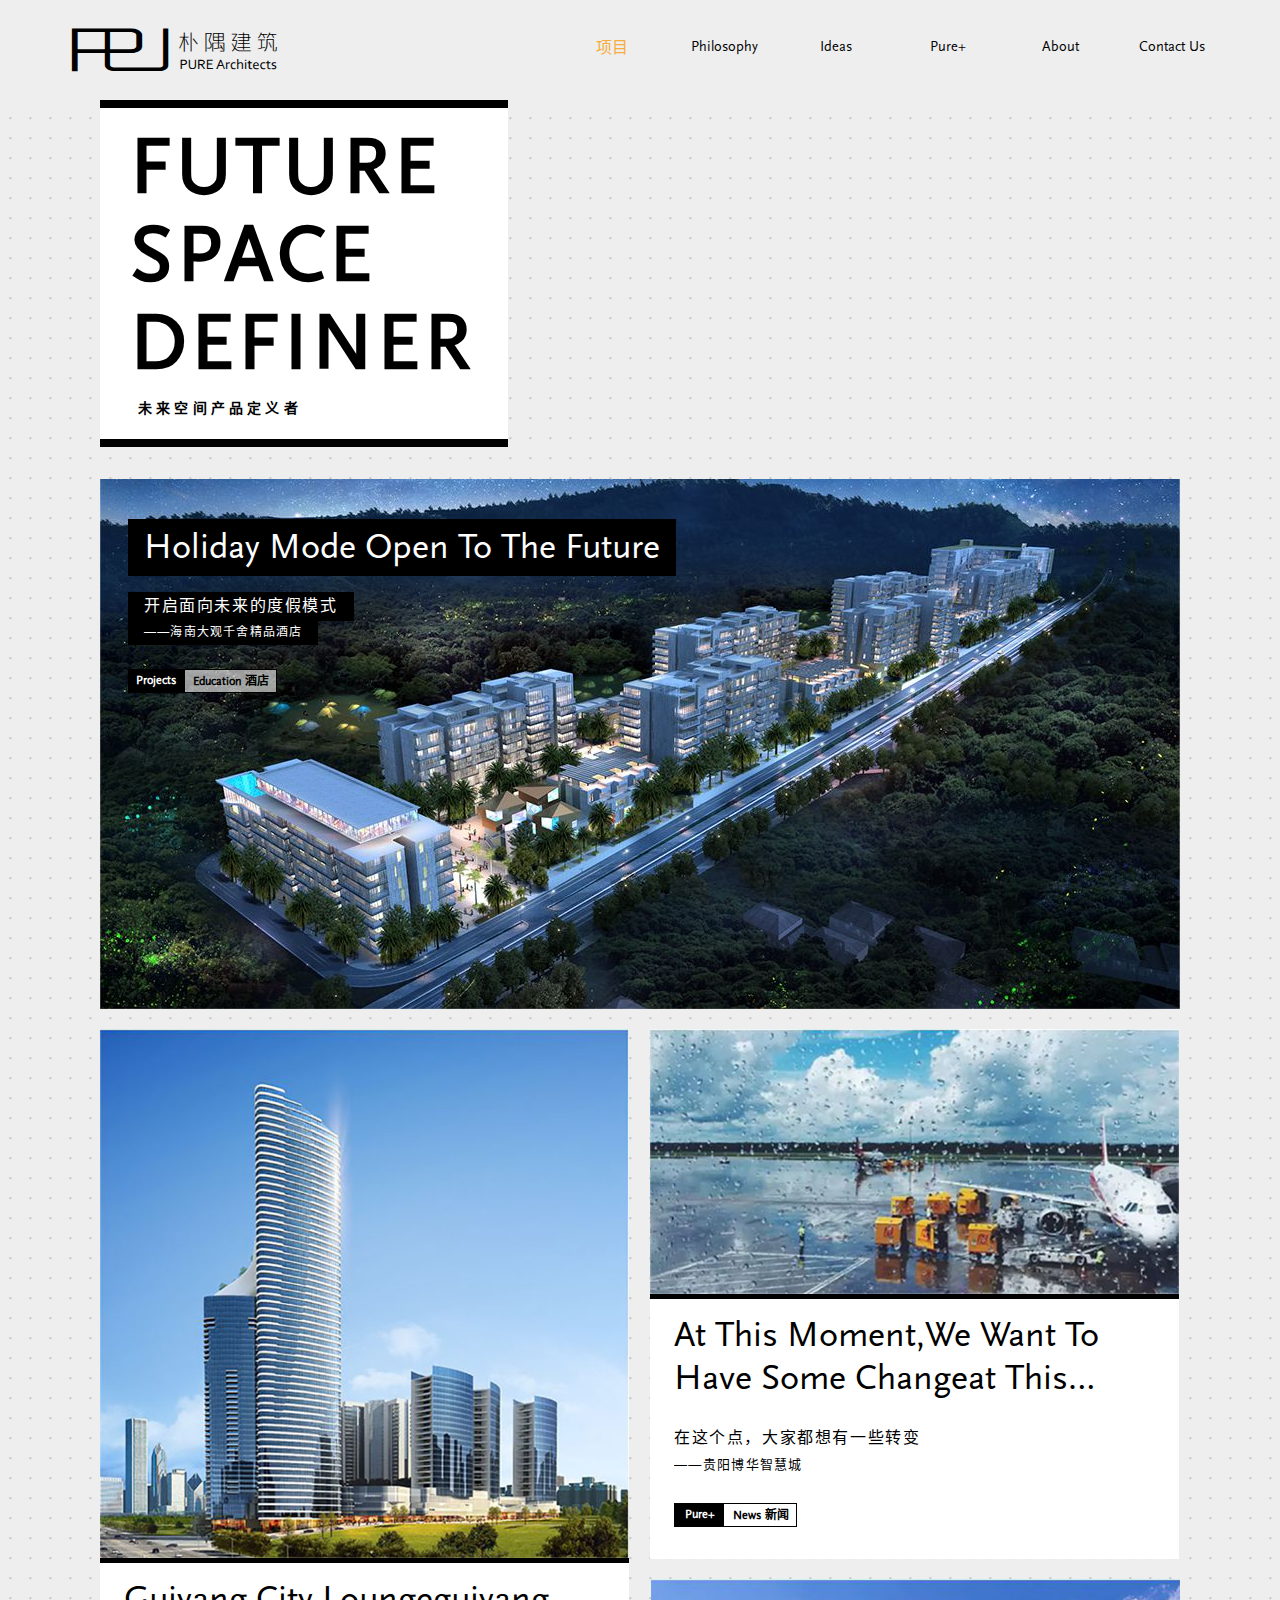
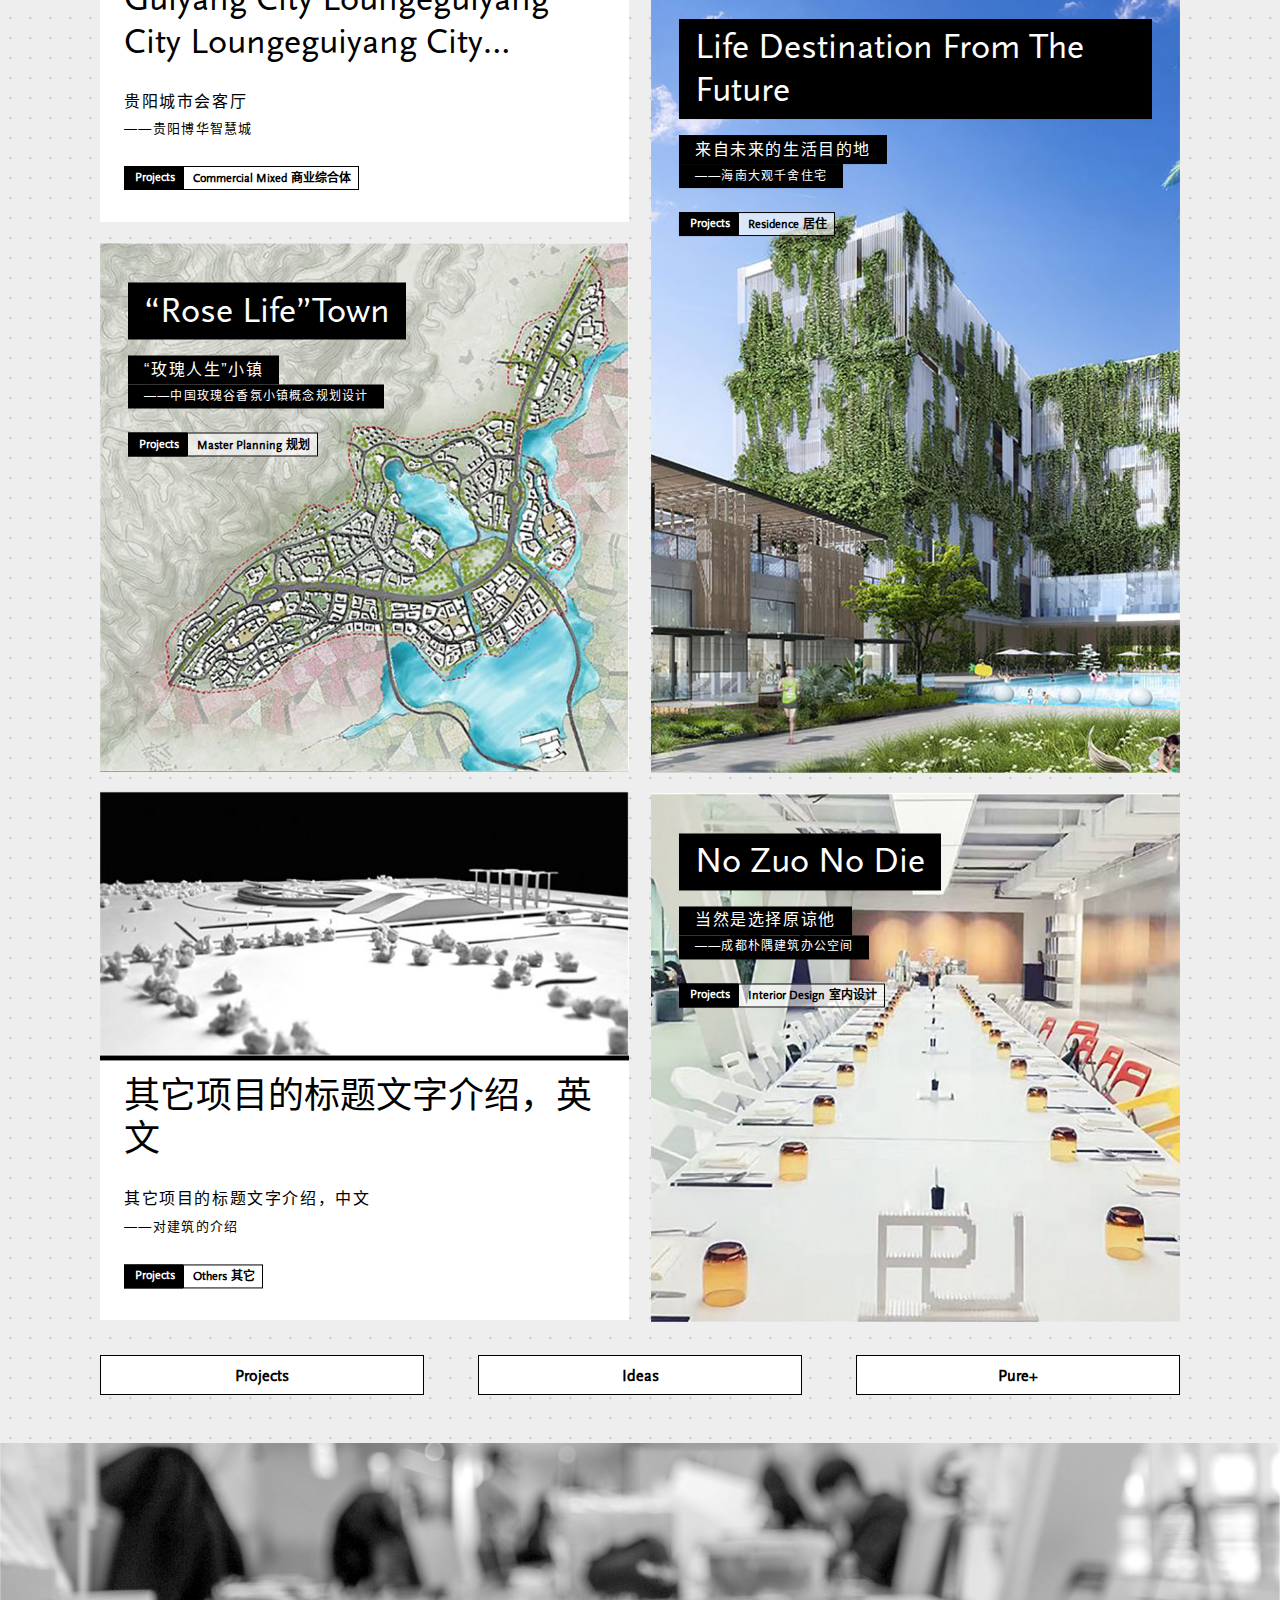
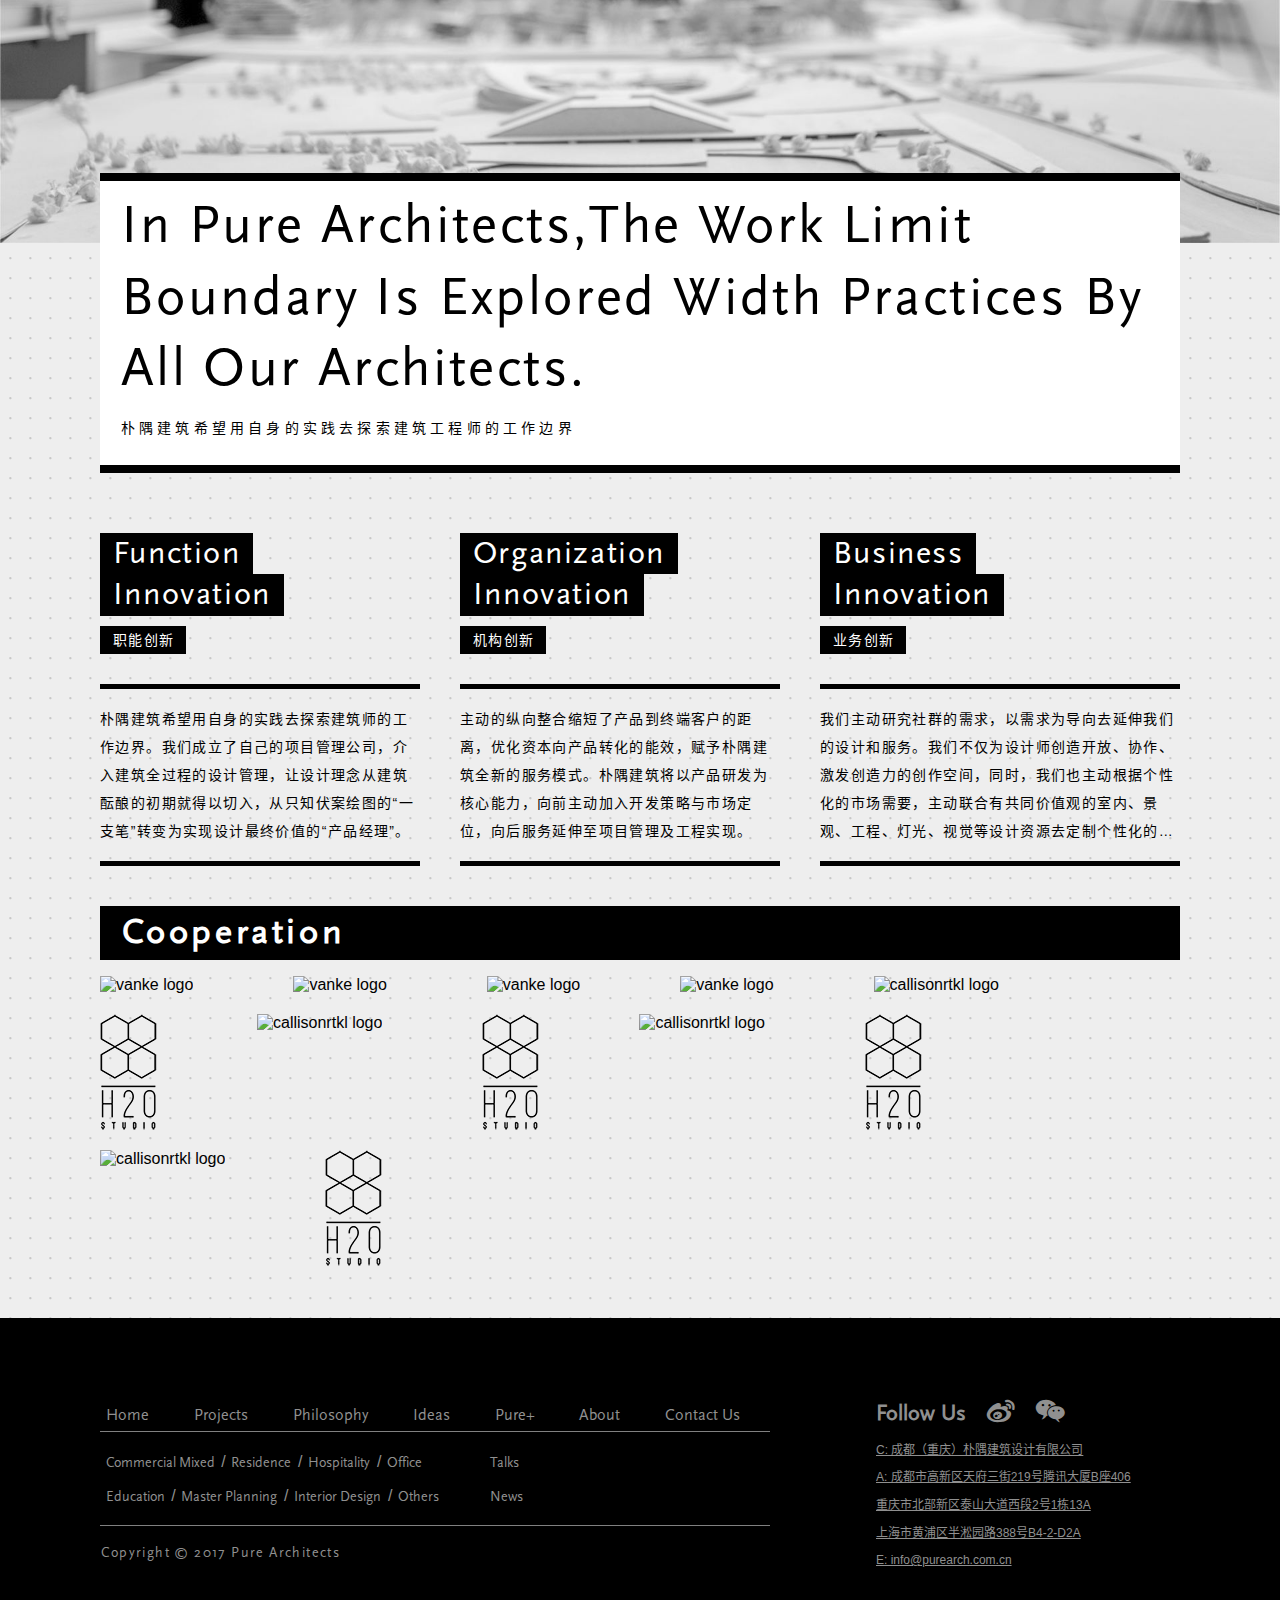
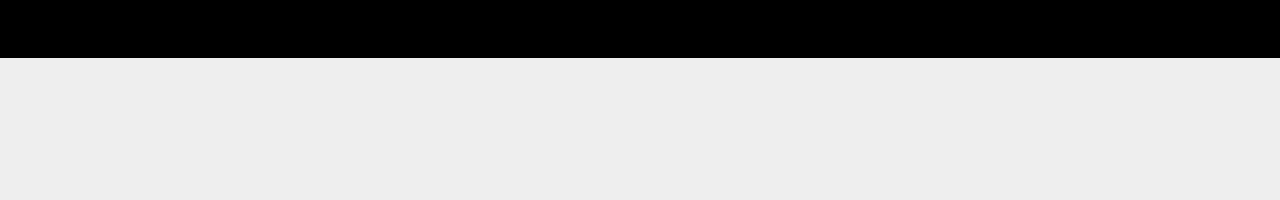
==== commit 14136e44: "改变轮播图切换方式为淡入淡出" ====
--- a/index.html
+++ b/index.html
@@ -612,7 +612,7 @@
             </a>
         </footer>
         <script src="scripts/jquery.min.js"></script>
-        <script src="scripts/carousel.js"></script>
+        <script src="scripts/bootstrap.min.js"></script>
         <script src="scripts/polyfill.object-fit.min.js"></script>
         <script src="scripts/masonry.pkgd.min.js"></script>
         <script src="scripts/jquery.dotdotdot.js"></script>
--- a/styles/puyu.css
+++ b/styles/puyu.css
@@ -350,11 +350,11 @@
 }
 
 /* ===关于浮动=== */
-.clearfix:before, #header:before, .tab:before, .home-innovation:before, .cooperation ul:before, #footer .footer-wrapper:before, #quickNav > ul:before, #quickNav > .quickSubMenu:before, #quickNav > .quickSubMenu ul:before, .map-list:before, .talk-recommend:before, .tab-nav .tab-list:before, .tab-content > ul li:before, .tab-content > ul li .text .time-and-more:before, .talk-details-list li:before, .team-member ul:before, .partner .partner-list:before, .philosophy-innovation li:before, .idea-show:before, .idea-show .idea-side-right .item-outside:before, .idea-list li:before, .idea-details-list li:before, .idea-details-list li .text .source-and-more:before, .all-project:before, .project-list li:before, .project-list li .text .source-and-more:before, .project-intro .intro .content:before, .project-carousel:before, .project-carousel-indicators li:before, .project-classify-list:before {
+.clearfix:before, #header:before, .tab:before, .home-innovation:before, .cooperation ul:before, #footer .footer-wrapper:before, #quickNav > ul:before, #quickNav > .quickSubMenu:before, #quickNav > .quickSubMenu ul:before, .map-list:before, .talk-recommend:before, .tab-nav .tab-list:before, .tab-content > ul li:before, .tab-content > ul li .text .time-and-more:before, .talk-details-list li:before, .team-member ul:before, .partner .partner-list:before, .philosophy-innovation li:before, .idea-show:before, .idea-show .idea-side-right .item-outside:before, .idea-list li:before, .idea-details-list li:before, .idea-details-list li .text .source-and-more:before, .project-list li:before, .project-list li .text .source-and-more:before, .project-intro .intro .content:before, .project-carousel:before, .project-carousel-indicators li:before, .project-classify-list:before {
   content: "";
   display: table;
 }
-.clearfix:after, #header:after, .tab:after, .home-innovation:after, .cooperation ul:after, #footer .footer-wrapper:after, #quickNav > ul:after, #quickNav > .quickSubMenu:after, #quickNav > .quickSubMenu ul:after, .map-list:after, .talk-recommend:after, .tab-nav .tab-list:after, .tab-content > ul li:after, .tab-content > ul li .text .time-and-more:after, .talk-details-list li:after, .team-member ul:after, .partner .partner-list:after, .philosophy-innovation li:after, .idea-show:after, .idea-show .idea-side-right .item-outside:after, .idea-list li:after, .idea-details-list li:after, .idea-details-list li .text .source-and-more:after, .all-project:after, .project-list li:after, .project-list li .text .source-and-more:after, .project-intro .intro .content:after, .project-carousel:after, .project-carousel-indicators li:after, .project-classify-list:after {
+.clearfix:after, #header:after, .tab:after, .home-innovation:after, .cooperation ul:after, #footer .footer-wrapper:after, #quickNav > ul:after, #quickNav > .quickSubMenu:after, #quickNav > .quickSubMenu ul:after, .map-list:after, .talk-recommend:after, .tab-nav .tab-list:after, .tab-content > ul li:after, .tab-content > ul li .text .time-and-more:after, .talk-details-list li:after, .team-member ul:after, .partner .partner-list:after, .philosophy-innovation li:after, .idea-show:after, .idea-show .idea-side-right .item-outside:after, .idea-list li:after, .idea-details-list li:after, .idea-details-list li .text .source-and-more:after, .project-list li:after, .project-list li .text .source-and-more:after, .project-intro .intro .content:after, .project-carousel:after, .project-carousel-indicators li:after, .project-classify-list:after {
   content: "";
   display: table;
   clear: both;
@@ -779,7 +779,7 @@
 @media (min-width: 768px) and (max-width: 991px) {
   .home-banner .future-space-definer,
   .home-media .future-space-definer {
-    width: 750px;
+    width: 730px;
   }
 }
 @media (max-width: 767px) {
@@ -907,7 +907,7 @@
 }
 @media (min-width: 768px) and (max-width: 991px) {
   .holiday-mode {
-    width: 750px;
+    width: 730px;
   }
 }
 @media (max-width: 767px) {
@@ -919,7 +919,7 @@
   display: block;
   max-width: 100%;
   height: auto;
-  min-height: 12.5rem;
+  min-height: 14.5rem;
   margin-right: auto;
   margin-left: auto;
   transition: all 0.6s linear 0s;
@@ -940,7 +940,7 @@
   display: block;
   background-color: #000;
   color: #fff;
-  line-height: 1.2;
+  line-height: 1.2em;
   margin-bottom: 1rem;
   font-size: 2.25rem;
   font-weight: normal;
@@ -1037,6 +1037,7 @@
     overflow: hidden;
     text-overflow: ellipsis;
     white-space: nowrap;
+    max-height: 2.8em;
   }
   .holiday-mode .content h3 {
     margin-bottom: .6rem;
@@ -1061,7 +1062,7 @@
 }
 @media (min-width: 768px) and (max-width: 991px) {
   .grid {
-    width: 750px;
+    width: 730px;
   }
 }
 @media (max-width: 767px) {
@@ -1104,7 +1105,7 @@
 }
 @media (min-width: 768px) and (max-width: 991px) {
   .grid {
-    width: 765px;
+    width: 745px;
   }
 }
 @media (max-width: 767px) {
@@ -1190,6 +1191,7 @@
   }
   .home-outside .content:hover h2 a {
     color: #f7ac3b;
+    height: auto;
   }
   .home-outside .content:hover h3 span {
     color: #f7ac3b;
@@ -1202,6 +1204,11 @@
     border: 1px solid #f7ac3b;
     background-color: rgba(255, 255, 255, 0.6);
     color: #f7ac3b;
+  }
+}
+@media (max-width: 767px) {
+  .home-outside .content h2 a {
+    height: auto;
   }
 }
 .home-inside {
@@ -1336,7 +1343,7 @@
 }
 @media (min-width: 768px) and (max-width: 991px) {
   .tab {
-    width: 750px;
+    width: 730px;
   }
 }
 @media (max-width: 767px) {
@@ -1449,7 +1456,7 @@
 }
 @media (min-width: 768px) and (max-width: 991px) {
   .work h2 {
-    width: 750px;
+    width: 730px;
   }
 }
 @media (max-width: 767px) {
@@ -1547,7 +1554,7 @@
 }
 @media (min-width: 768px) and (max-width: 991px) {
   .home-innovation {
-    width: 750px;
+    width: 730px;
   }
 }
 @media (max-width: 767px) {
@@ -1663,7 +1670,7 @@
 }
 @media (min-width: 768px) and (max-width: 991px) {
   .cooperation {
-    width: 750px;
+    width: 730px;
   }
 }
 @media (max-width: 767px) {
@@ -1739,7 +1746,7 @@
 }
 @media (min-width: 768px) and (max-width: 991px) {
   #footer .footer-wrapper {
-    width: 750px;
+    width: 730px;
   }
 }
 @media (max-width: 767px) {
@@ -1994,7 +2001,7 @@
 }
 @media (min-width: 768px) and (max-width: 991px) {
   .contact-heading {
-    width: 750px;
+    width: 730px;
   }
 }
 @media (max-width: 767px) {
@@ -2041,7 +2048,7 @@
 }
 @media (min-width: 768px) and (max-width: 991px) {
   .map-list {
-    width: 750px;
+    width: 730px;
   }
 }
 @media (max-width: 767px) {
@@ -2270,7 +2277,7 @@
 }
 @media (max-width: 767px) and (min-width: 768px) and (max-width: 991px) {
   .talk-recommend > .text h2 {
-    width: 750px;
+    width: 730px;
   }
 }
 @media (max-width: 767px) and (max-width: 767px) {
@@ -2308,7 +2315,7 @@
 }
 @media (max-width: 767px) and (min-width: 768px) and (max-width: 991px) {
   .talk-recommend > .text time {
-    width: 750px;
+    width: 730px;
   }
 }
 @media (max-width: 767px) and (max-width: 767px) {
@@ -2338,7 +2345,7 @@
 }
 @media (max-width: 767px) and (min-width: 768px) and (max-width: 991px) {
   .talk-recommend > .text p {
-    width: 750px;
+    width: 730px;
   }
 }
 @media (max-width: 767px) and (max-width: 767px) {
@@ -2375,7 +2382,7 @@
 }
 @media (min-width: 768px) and (max-width: 991px) {
   .tab-nav .tab-list {
-    width: 750px;
+    width: 730px;
   }
 }
 @media (max-width: 767px) {
@@ -2426,7 +2433,7 @@
 }
 @media (min-width: 768px) and (max-width: 991px) {
   .tab-content > ul.active {
-    width: 750px;
+    width: 730px;
   }
 }
 @media (max-width: 767px) {
@@ -2617,7 +2624,7 @@
 }
 @media (max-width: 767px) and (min-width: 768px) and (max-width: 991px) {
   .tab-content > ul li .text h2 {
-    width: 750px;
+    width: 730px;
   }
 }
 @media (max-width: 767px) and (max-width: 767px) {
@@ -2644,7 +2651,7 @@
 }
 @media (max-width: 767px) and (min-width: 768px) and (max-width: 991px) {
   .tab-content > ul li .text .time-and-more {
-    width: 750px;
+    width: 730px;
   }
 }
 @media (max-width: 767px) and (max-width: 767px) {
@@ -2678,7 +2685,7 @@
 }
 @media (max-width: 767px) and (min-width: 768px) and (max-width: 991px) {
   .tab-content > ul .more {
-    width: 750px;
+    width: 730px;
   }
 }
 @media (max-width: 767px) and (max-width: 767px) {
@@ -2723,7 +2730,7 @@
 }
 @media (min-width: 768px) and (max-width: 991px) {
   .talk-details-list {
-    width: 750px;
+    width: 730px;
   }
 }
 @media (max-width: 767px) {
@@ -2829,7 +2836,7 @@
 }
 @media (min-width: 1200px) and (min-width: 768px) and (max-width: 991px) {
   .talk-details-list {
-    width: 750px;
+    width: 730px;
   }
 }
 @media (min-width: 1200px) and (max-width: 767px) {
@@ -2915,7 +2922,7 @@
 }
 @media (max-width: 767px) and (min-width: 768px) and (max-width: 991px) {
   .talk-details-list li .text h2 {
-    width: 750px;
+    width: 730px;
   }
 }
 @media (max-width: 767px) and (max-width: 767px) {
@@ -2944,7 +2951,7 @@
 }
 @media (max-width: 767px) and (min-width: 768px) and (max-width: 991px) {
   .talk-details-list li .text .source {
-    width: 750px;
+    width: 730px;
   }
 }
 @media (max-width: 767px) and (max-width: 767px) {
@@ -3062,13 +3069,13 @@
   bottom: 10px;
   left: 50%;
   z-index: 15;
-  display: block;
-  margin-right: auto;
-  margin-left: auto;
   padding-left: 0;
   transform: translateX(-50%);
   list-style: none;
   text-align: right;
+  display: block;
+  margin-right: auto;
+  margin-left: auto;
 }
 @media (min-width: 1200px) {
   .about-carousel-indicators {
@@ -3082,7 +3089,7 @@
 }
 @media (min-width: 768px) and (max-width: 991px) {
   .about-carousel-indicators {
-    width: 750px;
+    width: 730px;
   }
 }
 @media (max-width: 767px) {
@@ -3145,7 +3152,7 @@
 }
 @media (min-width: 768px) and (max-width: 991px) {
   .about-heading {
-    width: 750px;
+    width: 730px;
   }
 }
 @media (max-width: 767px) {
@@ -3203,7 +3210,7 @@
 }
 @media (min-width: 768px) and (max-width: 991px) {
   .about {
-    width: 750px;
+    width: 730px;
   }
 }
 @media (max-width: 767px) {
@@ -3279,7 +3286,7 @@
 }
 @media (min-width: 768px) and (max-width: 991px) {
   .team h2 {
-    width: 750px;
+    width: 730px;
   }
 }
 @media (max-width: 767px) {
@@ -3413,7 +3420,7 @@
 }
 @media (min-width: 768px) and (max-width: 991px) {
   .team-member .more-team-member {
-    width: 750px;
+    width: 730px;
   }
 }
 @media (max-width: 767px) {
@@ -3459,7 +3466,7 @@
 }
 @media (min-width: 768px) and (max-width: 991px) {
   .team-details {
-    width: 750px;
+    width: 730px;
   }
 }
 @media (max-width: 767px) {
@@ -3515,7 +3522,7 @@
 }
 @media (min-width: 768px) and (max-width: 991px) {
   .partner {
-    width: 750px;
+    width: 730px;
   }
 }
 @media (max-width: 767px) {
@@ -3663,7 +3670,7 @@
 }
 @media (min-width: 768px) and (max-width: 991px) {
   .philosophy-banner .future-space-definer {
-    width: 750px;
+    width: 730px;
   }
 }
 @media (max-width: 767px) {
@@ -3777,7 +3784,7 @@
 }
 @media (min-width: 768px) and (max-width: 991px) {
   .philosophy-innovation {
-    width: 750px;
+    width: 730px;
   }
 }
 @media (max-width: 767px) {
@@ -3885,7 +3892,7 @@
 }
 @media (min-width: 768px) and (max-width: 991px) {
   .partner-bg .partner {
-    width: 750px;
+    width: 730px;
   }
 }
 @media (max-width: 767px) {
@@ -3971,6 +3978,7 @@
 }
 .idea-show .idea-side-right .item-outside .content h3 {
   font-weight: normal;
+  transition: all 0.4s linear 0s;
 }
 .idea-show .idea-side-right .item-outside .content h3 span {
   display: block;
@@ -4003,18 +4011,23 @@
   transition: all 0.4s linear 0s;
 }
 .idea-show .idea-side-right .item-outside > figure {
+  position: relative;
   float: left;
   display: block;
   width: 50%;
   height: 100%;
   background-color: #dedede;
-  position: relative;
+  overflow: hidden;
 }
 .idea-show .idea-side-right .item-outside > figure a {
   display: block;
 }
 .idea-show .idea-side-right .item-outside > figure img {
   position: absolute;
+  display: block;
+  max-width: none;
+  width: 480px;
+  height: 480px;
   top: 50%;
   left: 50%;
   transform: translate(-50%, -50%);
@@ -4098,6 +4111,9 @@
   .idea-show .idea-side-right .item-outside > figure:hover img {
     transform: scale(1.1, 1.1) translate(-50%, -50%);
   }
+  .idea-show .idea-side-right .item-outside .content h3:hover {
+    color: #f7ac3b;
+  }
   .idea-show .idea-side-right .item-outside .content a:hover {
     color: #f7ac3b;
     border-color: #f7ac3b;
@@ -4113,6 +4129,10 @@
 @media (min-width: 1200px) and (max-width: 1599px) {
   .idea-show {
     height: 50rem;
+  }
+  .idea-show .idea-side-right .item-outside > figure img {
+    width: 400px;
+    height: 400px;
   }
 }
 @media (min-width: 992px) and (max-width: 1199px) {
@@ -4144,6 +4164,10 @@
     bottom: 2rem;
     left: 2rem;
   }
+  .idea-show .idea-side-right .item-outside > figure img {
+    width: 300px;
+    height: 300px;
+  }
   .idea-show .idea-side-right .item-inside .content {
     padding: 2rem;
   }
@@ -4184,6 +4208,10 @@
   .idea-show .idea-side-right .item-outside .content a {
     bottom: 1.5rem;
     left: 1.5rem;
+  }
+  .idea-show .idea-side-right .item-outside > figure img {
+    width: 248px;
+    height: 248px;
   }
   .idea-show .idea-side-right .item-inside .content {
     padding: 1.5rem;
@@ -4255,11 +4283,21 @@
     bottom: auto;
     left: auto;
   }
-  .idea-show .idea-side-right .item-outside img {
+  .idea-show .idea-side-right .item-outside > figure {
+    position: static;
+    width: auto;
+    max-width: 100%;
+    float: none;
+  }
+  .idea-show .idea-side-right .item-outside > figure img {
+    position: static;
     float: none;
     width: auto;
     max-width: 100%;
     height: auto;
+    top: auto;
+    left: auto;
+    transform: translate(0);
   }
   .idea-show .idea-side-right .item-inside {
     width: auto;
@@ -4335,7 +4373,7 @@
 }
 @media (min-width: 768px) and (max-width: 991px) {
   .idea-list {
-    width: 750px;
+    width: 730px;
   }
 }
 @media (max-width: 767px) {
@@ -4516,7 +4554,7 @@
 }
 @media (max-width: 767px) and (min-width: 768px) and (max-width: 991px) {
   .idea-list .more {
-    width: 750px;
+    width: 730px;
   }
 }
 @media (max-width: 767px) and (max-width: 767px) {
@@ -4555,7 +4593,7 @@
 }
 @media (min-width: 768px) and (max-width: 991px) {
   .idea-intro .intro {
-    width: 750px;
+    width: 730px;
   }
 }
 @media (max-width: 767px) {
@@ -4674,7 +4712,7 @@
 }
 @media (max-width: 767px) and (min-width: 768px) and (max-width: 991px) {
   .idea-intro .intro .content .sidebar-left .customer-info {
-    width: 750px;
+    width: 730px;
   }
 }
 @media (max-width: 767px) and (max-width: 767px) {
@@ -4703,7 +4741,7 @@
 }
 @media (max-width: 767px) and (min-width: 768px) and (max-width: 991px) {
   .idea-intro .intro .content .sidebar-right {
-    width: 750px;
+    width: 730px;
   }
 }
 @media (max-width: 767px) and (max-width: 767px) {
@@ -4729,7 +4767,7 @@
 }
 @media (min-width: 768px) and (max-width: 991px) {
   .idea-details-list {
-    width: 750px;
+    width: 730px;
   }
 }
 @media (max-width: 767px) {
@@ -4902,7 +4940,7 @@
 }
 @media (max-width: 767px) and (min-width: 768px) and (max-width: 991px) {
   .idea-details-list li .text h2 {
-    width: 750px;
+    width: 730px;
   }
 }
 @media (max-width: 767px) and (max-width: 767px) {
@@ -4929,7 +4967,7 @@
 }
 @media (max-width: 767px) and (min-width: 768px) and (max-width: 991px) {
   .idea-details-list li .text .source-and-more {
-    width: 750px;
+    width: 730px;
   }
 }
 @media (max-width: 767px) and (max-width: 767px) {
@@ -5015,7 +5053,7 @@
 }
 @media (max-width: 1199px) and (min-width: 768px) and (max-width: 991px) {
   .project-banner h3 {
-    width: 750px;
+    width: 730px;
   }
 }
 @media (max-width: 1199px) and (max-width: 767px) {
@@ -5069,13 +5107,18 @@
 }
 /*所有的项目*/
 .all-project {
+  position: relative;
   margin-bottom: 2rem;
 }
 .all-project .project-list-classify {
-  float: left;
+  position: absolute;
+  left: 0;
+  top: 0;
 }
 .all-project .project-list-content {
-  float: right;
+  position: absolute;
+  right: 0;
+  top: 0;
 }
 
 @media (min-width: 1200px) {
@@ -5152,7 +5195,6 @@
     letter-spacing: .1em;
     padding-left: .1em;
     background-color: #fff;
-    margin-bottom: 2rem;
     margin-top: 1rem;
     transition: all 0.4s linear 0s;
   }
@@ -5232,8 +5274,6 @@
 @media (max-width: 1199px) {
   .all-project .project-list-classify {
     z-index: 3;
-    position: relative;
-    float: none;
     display: block;
     margin-right: auto;
     margin-left: auto;
@@ -5251,7 +5291,7 @@
 }
 @media (max-width: 1199px) and (min-width: 768px) and (max-width: 991px) {
   .all-project .project-list-classify {
-    width: 750px;
+    width: 730px;
   }
 }
 @media (max-width: 1199px) and (max-width: 767px) {
@@ -5330,7 +5370,8 @@
     background-color: #f7ac3b;
   }
   .all-project .project-list-content {
-    float: none;
+    left: 50%;
+    transform: translateX(-50%);
     display: block;
     margin-right: auto;
     margin-left: auto;
@@ -5348,7 +5389,7 @@
 }
 @media (max-width: 1199px) and (min-width: 768px) and (max-width: 991px) {
   .all-project .project-list-content {
-    width: 750px;
+    width: 730px;
   }
 }
 @media (max-width: 1199px) and (max-width: 767px) {
@@ -5435,7 +5476,7 @@
 }
 @media (min-width: 992px) and (max-width: 1199px) and (min-width: 768px) and (max-width: 991px) {
   .project-list-content button {
-    width: 750px;
+    width: 730px;
   }
 }
 @media (min-width: 992px) and (max-width: 1199px) and (max-width: 767px) {
@@ -5481,7 +5522,7 @@
 }
 @media (min-width: 768px) and (max-width: 991px) and (min-width: 768px) and (max-width: 991px) {
   .project-list-content button {
-    width: 750px;
+    width: 730px;
   }
 }
 @media (min-width: 768px) and (max-width: 991px) and (max-width: 767px) {
@@ -5529,7 +5570,7 @@
 }
 @media (max-width: 767px) and (min-width: 768px) and (max-width: 991px) {
   .all-project .project-list-content button {
-    width: 750px;
+    width: 730px;
   }
 }
 @media (max-width: 767px) and (max-width: 767px) {
@@ -5555,7 +5596,7 @@
 }
 @media (min-width: 768px) and (max-width: 991px) {
   .project-list {
-    width: 750px;
+    width: 730px;
   }
 }
 @media (max-width: 767px) {
@@ -5662,7 +5703,7 @@
 }
 @media (min-width: 1200px) and (min-width: 768px) and (max-width: 991px) {
   .project-list {
-    width: 750px;
+    width: 730px;
   }
 }
 @media (min-width: 1200px) and (max-width: 767px) {
@@ -5752,7 +5793,7 @@
 }
 @media (max-width: 767px) and (min-width: 768px) and (max-width: 991px) {
   .project-list li .text h2 {
-    width: 750px;
+    width: 730px;
   }
 }
 @media (max-width: 767px) and (max-width: 767px) {
@@ -5779,7 +5820,7 @@
 }
 @media (max-width: 767px) and (min-width: 768px) and (max-width: 991px) {
   .project-list li .text .source-and-more {
-    width: 750px;
+    width: 730px;
   }
 }
 @media (max-width: 767px) and (max-width: 767px) {
@@ -5825,7 +5866,7 @@
 }
 @media (min-width: 768px) and (max-width: 991px) {
   .project-intro .intro {
-    width: 750px;
+    width: 730px;
   }
 }
 @media (max-width: 767px) {
@@ -5962,7 +6003,7 @@
 }
 @media (max-width: 767px) and (min-width: 768px) and (max-width: 991px) {
   .project-intro .intro .content .sidebar-left .customer-info {
-    width: 750px;
+    width: 730px;
   }
 }
 @media (max-width: 767px) and (max-width: 767px) {
@@ -5991,7 +6032,7 @@
 }
 @media (max-width: 767px) and (min-width: 768px) and (max-width: 991px) {
   .project-intro .intro .content .sidebar-right {
-    width: 750px;
+    width: 730px;
   }
 }
 @media (max-width: 767px) and (max-width: 767px) {
@@ -6163,7 +6204,7 @@
 }
 @media (min-width: 1600px) {
   .project-carousel-indicators li {
-    margin-bottom: 1.6rem;
+    margin-bottom: 1.4rem;
   }
 }
 @media (min-width: 1200px) and (max-width: 1599px) {
@@ -6247,9 +6288,9 @@
     width: 100%;
     float: none;
   }
-  .project-carousel-inner > .item > img,
-  .project-carousel-inner > .item > a > img {
-    object-fit: none;
+  .project-carousel-inner > .item img,
+  .project-carousel-inner > .item a img {
+    object-fit: fill;
     display: block;
     max-width: 100%;
     width: auto;
@@ -6273,17 +6314,9 @@
     line-height: 1.3em;
   }
 
-  /*.project-carousel-indicators {
-    text-align: center;
-  }*/
   .project-carousel-indicators li {
     display: inline-block;
     text-align: center;
-    /*&.active {
-      p {
-        display: block;
-      }
-    }*/
   }
   .project-carousel-indicators li span {
     width: 1.5rem;
@@ -6293,7 +6326,11 @@
     margin-right: 2rem;
   }
   .project-carousel-indicators li p {
+    width: 100%;
     display: none;
+  }
+  .project-carousel-indicators li.active p {
+    display: block;
   }
 }
 /*文章部分*/
@@ -6327,7 +6364,7 @@
 }
 @media (min-width: 768px) and (max-width: 991px) {
   article {
-    width: 750px;
+    width: 730px;
   }
 }
 @media (max-width: 767px) {
@@ -6389,6 +6426,7 @@
   background-color: #000;
   color: #fff;
   text-transform: capitalize;
+  margin-top: 2rem;
   margin-bottom: 2rem;
   letter-spacing: .1em;
   padding-left: .1em;
@@ -6418,7 +6456,7 @@
 }
 @media (min-width: 768px) and (max-width: 991px) {
   .new-projects-list {
-    width: 750px;
+    width: 730px;
   }
 }
 @media (max-width: 767px) {
@@ -6499,12 +6537,12 @@
 }
 @media (min-width: 992px) and (max-width: 1199px) {
   .new-projects-list {
-    width: 61.8375rem;
+    width: 65.4rem;
   }
 }
 @media (min-width: 768px) and (max-width: 991px) {
   .new-projects-list {
-    width: 47.8125rem;
+    width: 52.65rem;
   }
 }
 @media (max-width: 767px) {
@@ -6543,7 +6581,7 @@
 }
 @media (min-width: 768px) and (max-width: 991px) {
   .project-classify-list {
-    width: 750px;
+    width: 730px;
   }
 }
 @media (max-width: 767px) {
@@ -6649,7 +6687,7 @@
 }
 @media (min-width: 768px) and (max-width: 991px) {
   .talk-details-banner .heading h3 {
-    width: 750px;
+    width: 730px;
   }
 }
 @media (max-width: 767px) {
@@ -6693,7 +6731,7 @@
 }
 @media (min-width: 768px) and (max-width: 991px) {
   .talk-details-banner .heading time {
-    width: 750px;
+    width: 730px;
   }
 }
 @media (max-width: 767px) {
@@ -6732,7 +6770,7 @@
   .talk-details-banner .video,
   .talk-details-banner img,
   .talk-details-banner #videodiv {
-    width: 750px;
+    width: 730px;
   }
 }
 @media (max-width: 767px) {
@@ -6780,7 +6818,8 @@
     margin-bottom: .5em;
   }
   .talk-details-banner .video,
-  .talk-details-banner img {
+  .talk-details-banner img,
+  .talk-details-banner #videodiv {
     display: block;
     max-width: 100%;
     width: auto;
@@ -6790,5 +6829,36 @@
     transform: translateX(0);
   }
 }
+.about-carousel .carousel-inner .item,
+.project-carousel .carousel-inner .item {
+  transition-property: opacity;
+}
+.about-carousel .carousel-inner .item,
+.about-carousel .carousel-inner .active.left,
+.about-carousel .carousel-inner .active.right,
+.project-carousel .carousel-inner .item,
+.project-carousel .carousel-inner .active.left,
+.project-carousel .carousel-inner .active.right {
+  opacity: 0;
+}
+.about-carousel .carousel-inner .active,
+.about-carousel .carousel-inner .next.left,
+.about-carousel .carousel-inner .prev.right,
+.project-carousel .carousel-inner .active,
+.project-carousel .carousel-inner .next.left,
+.project-carousel .carousel-inner .prev.right {
+  opacity: 1;
+}
+.about-carousel .carousel-inner .next,
+.about-carousel .carousel-inner .prev,
+.about-carousel .carousel-inner .active.left,
+.about-carousel .carousel-inner .active.right,
+.project-carousel .carousel-inner .next,
+.project-carousel .carousel-inner .prev,
+.project-carousel .carousel-inner .active.left,
+.project-carousel .carousel-inner .active.right {
+  left: 0;
+  transform: translate3d(0, 0, 0);
+}
 
 /*# sourceMappingURL=puyu.css.map */
